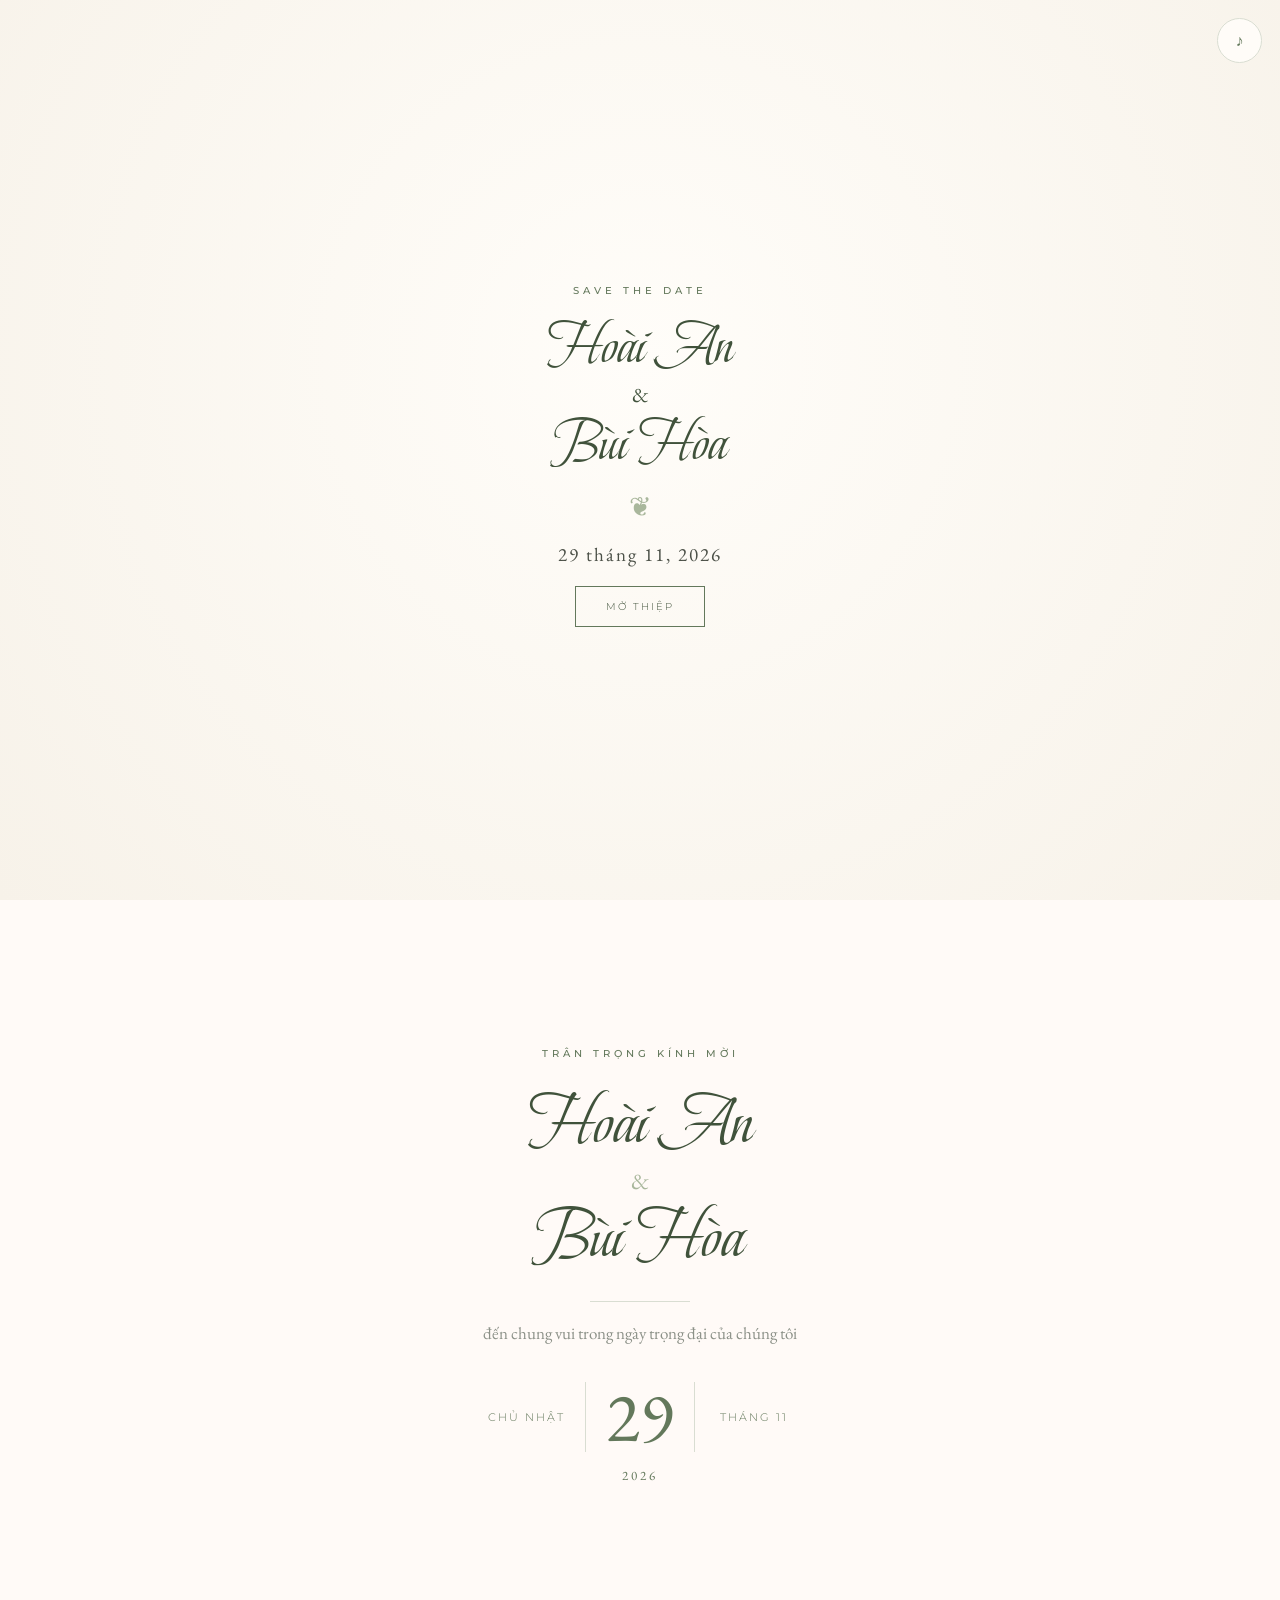
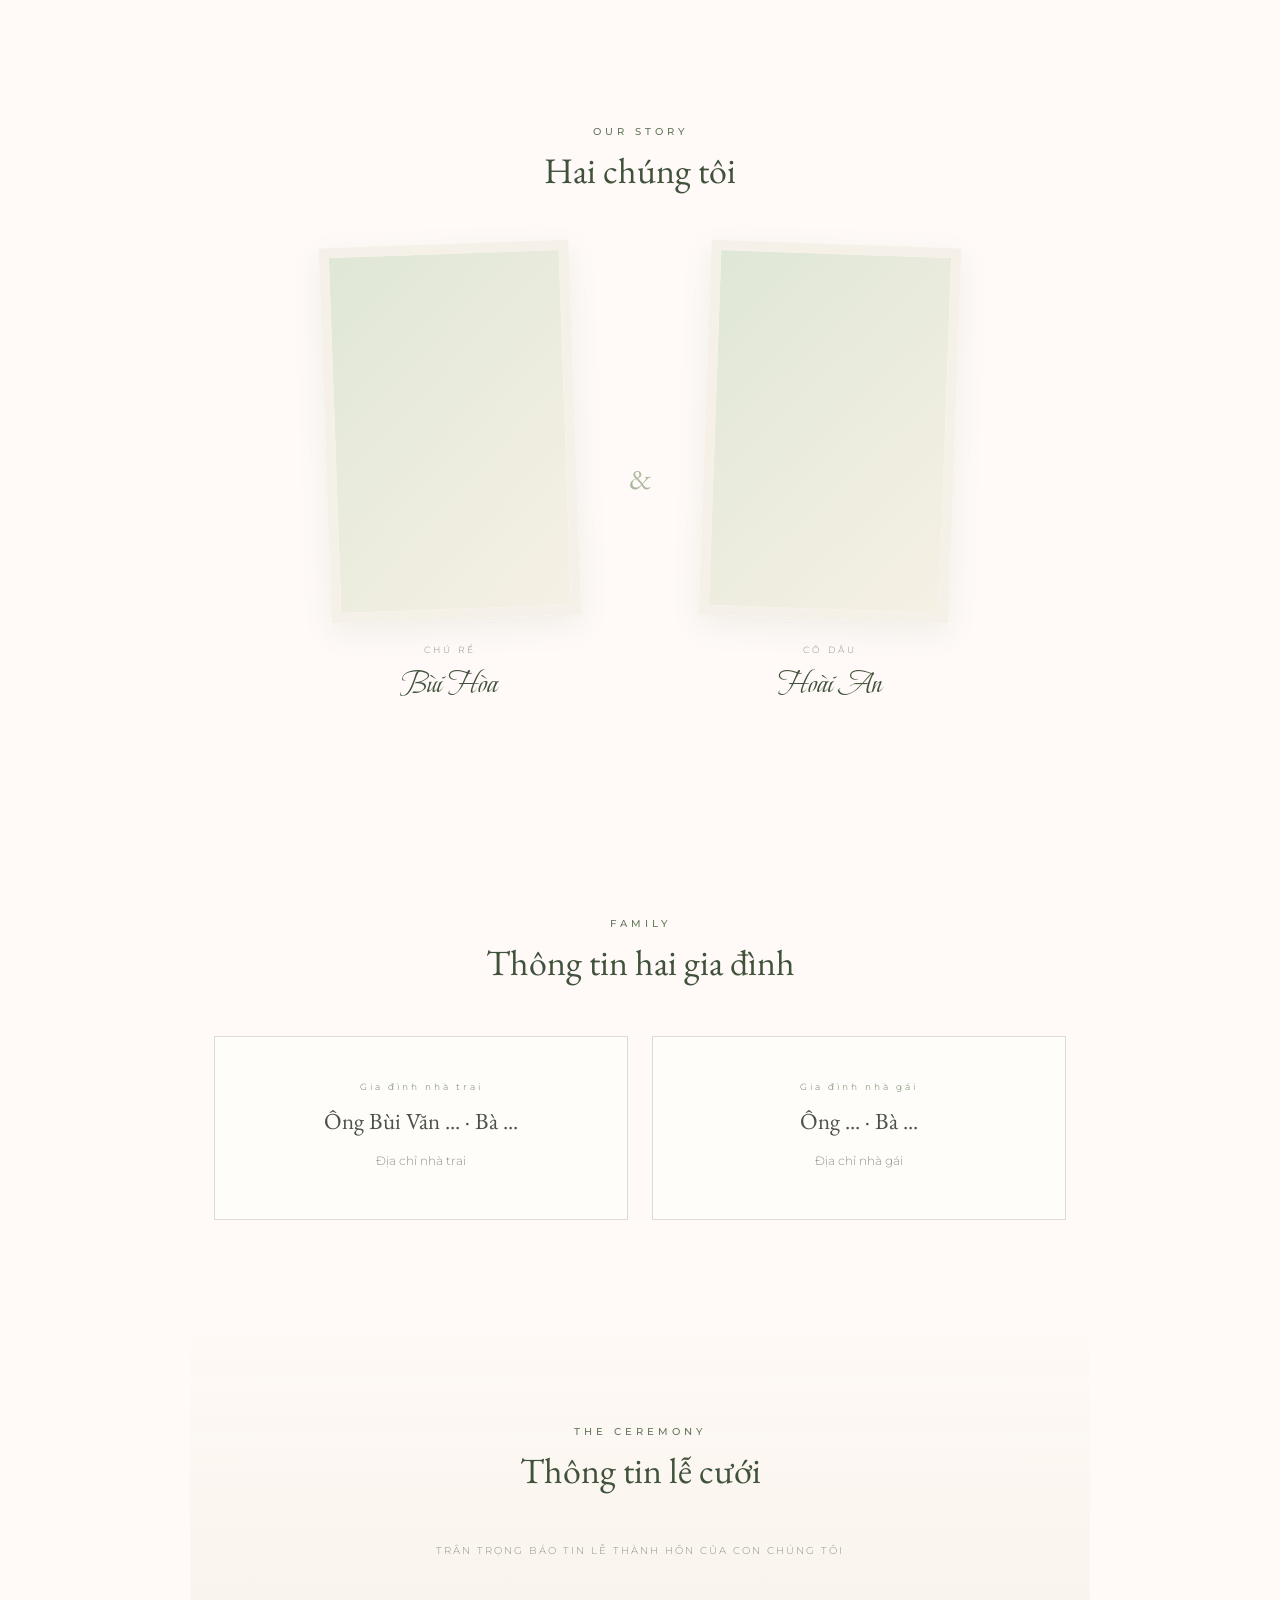
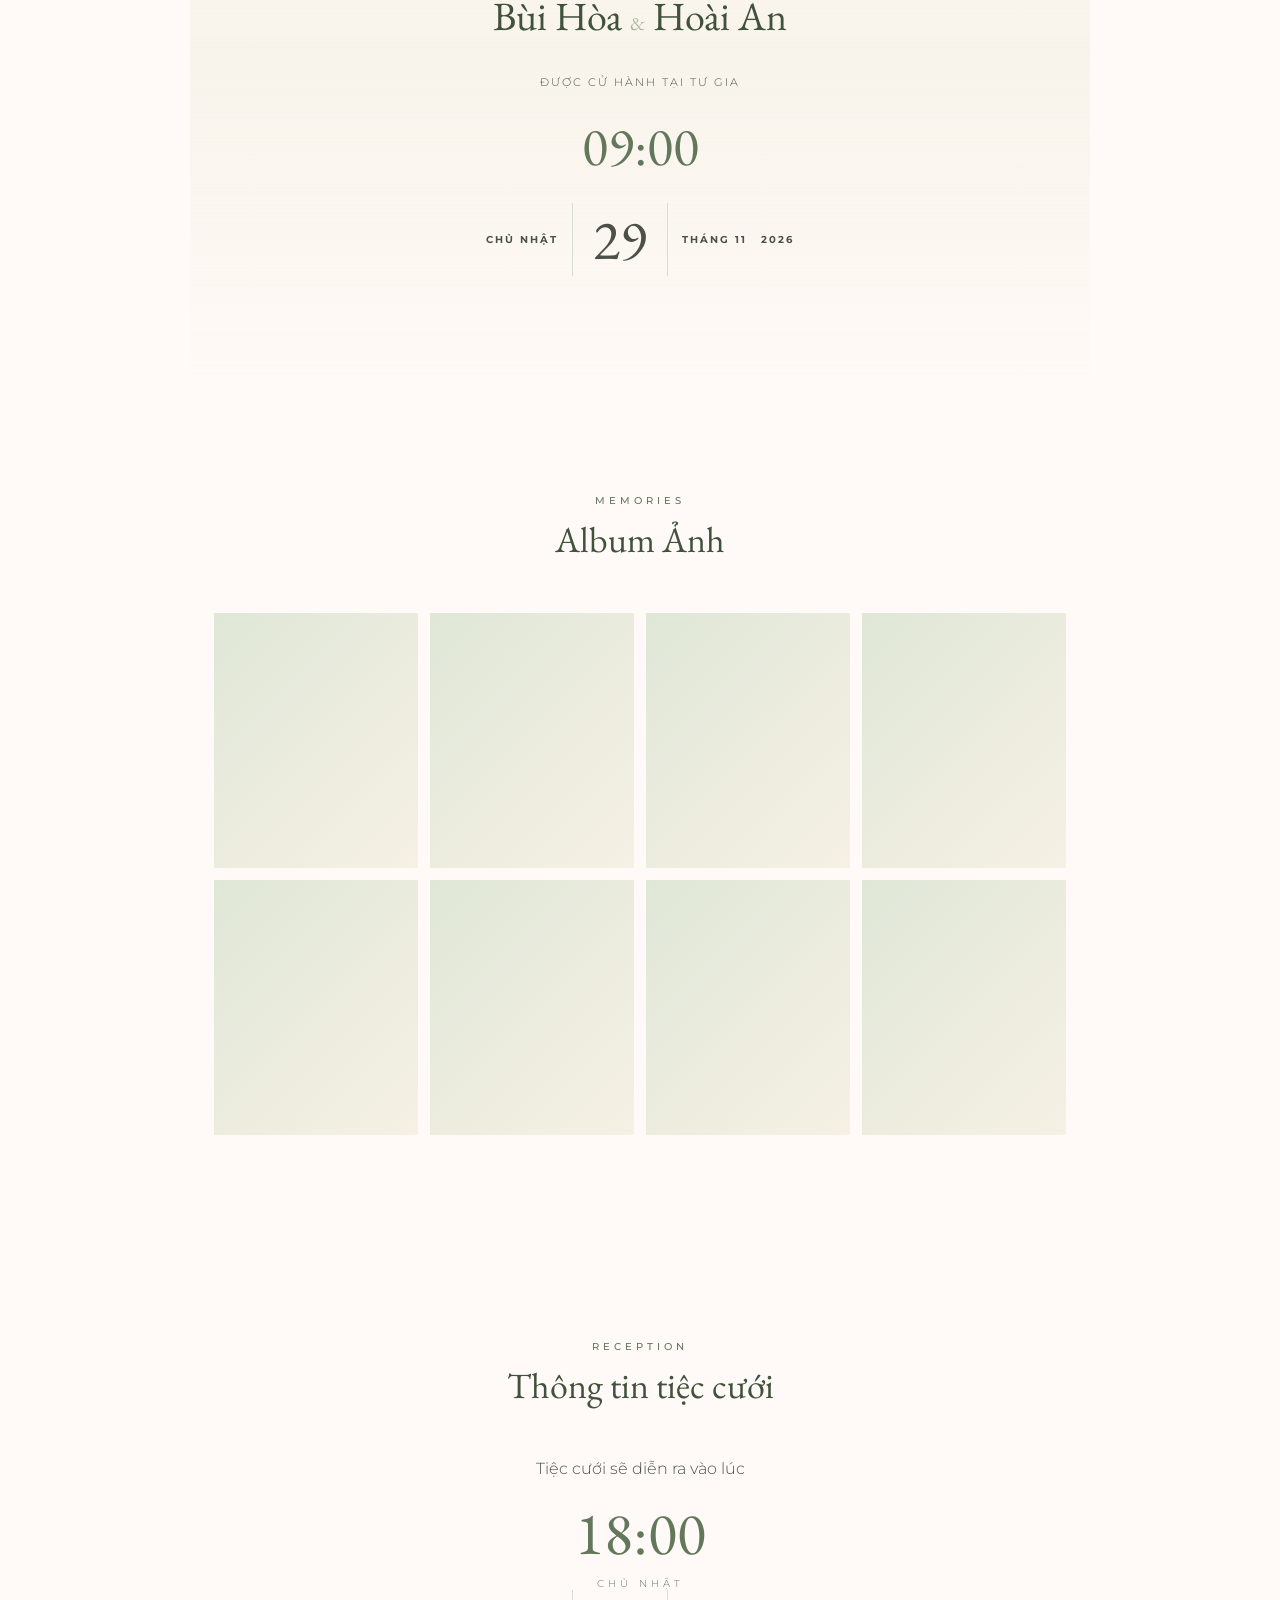
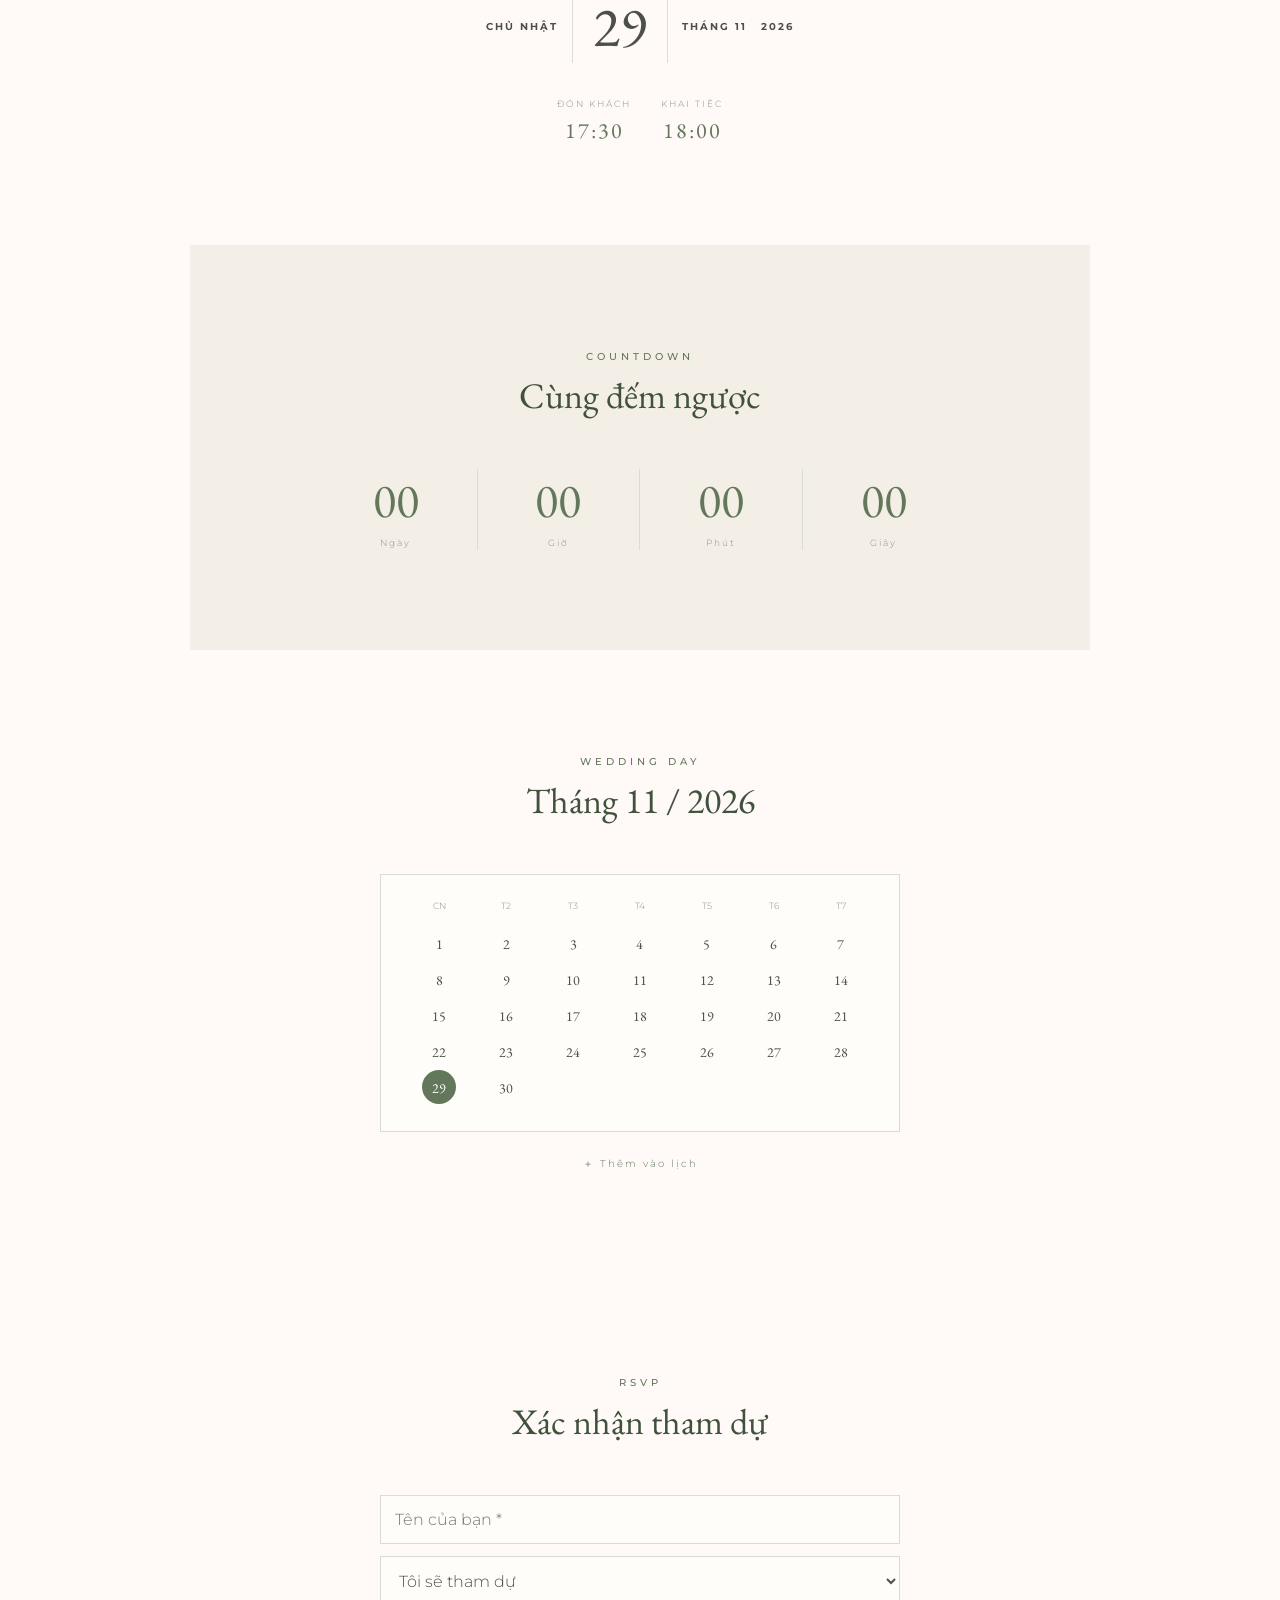
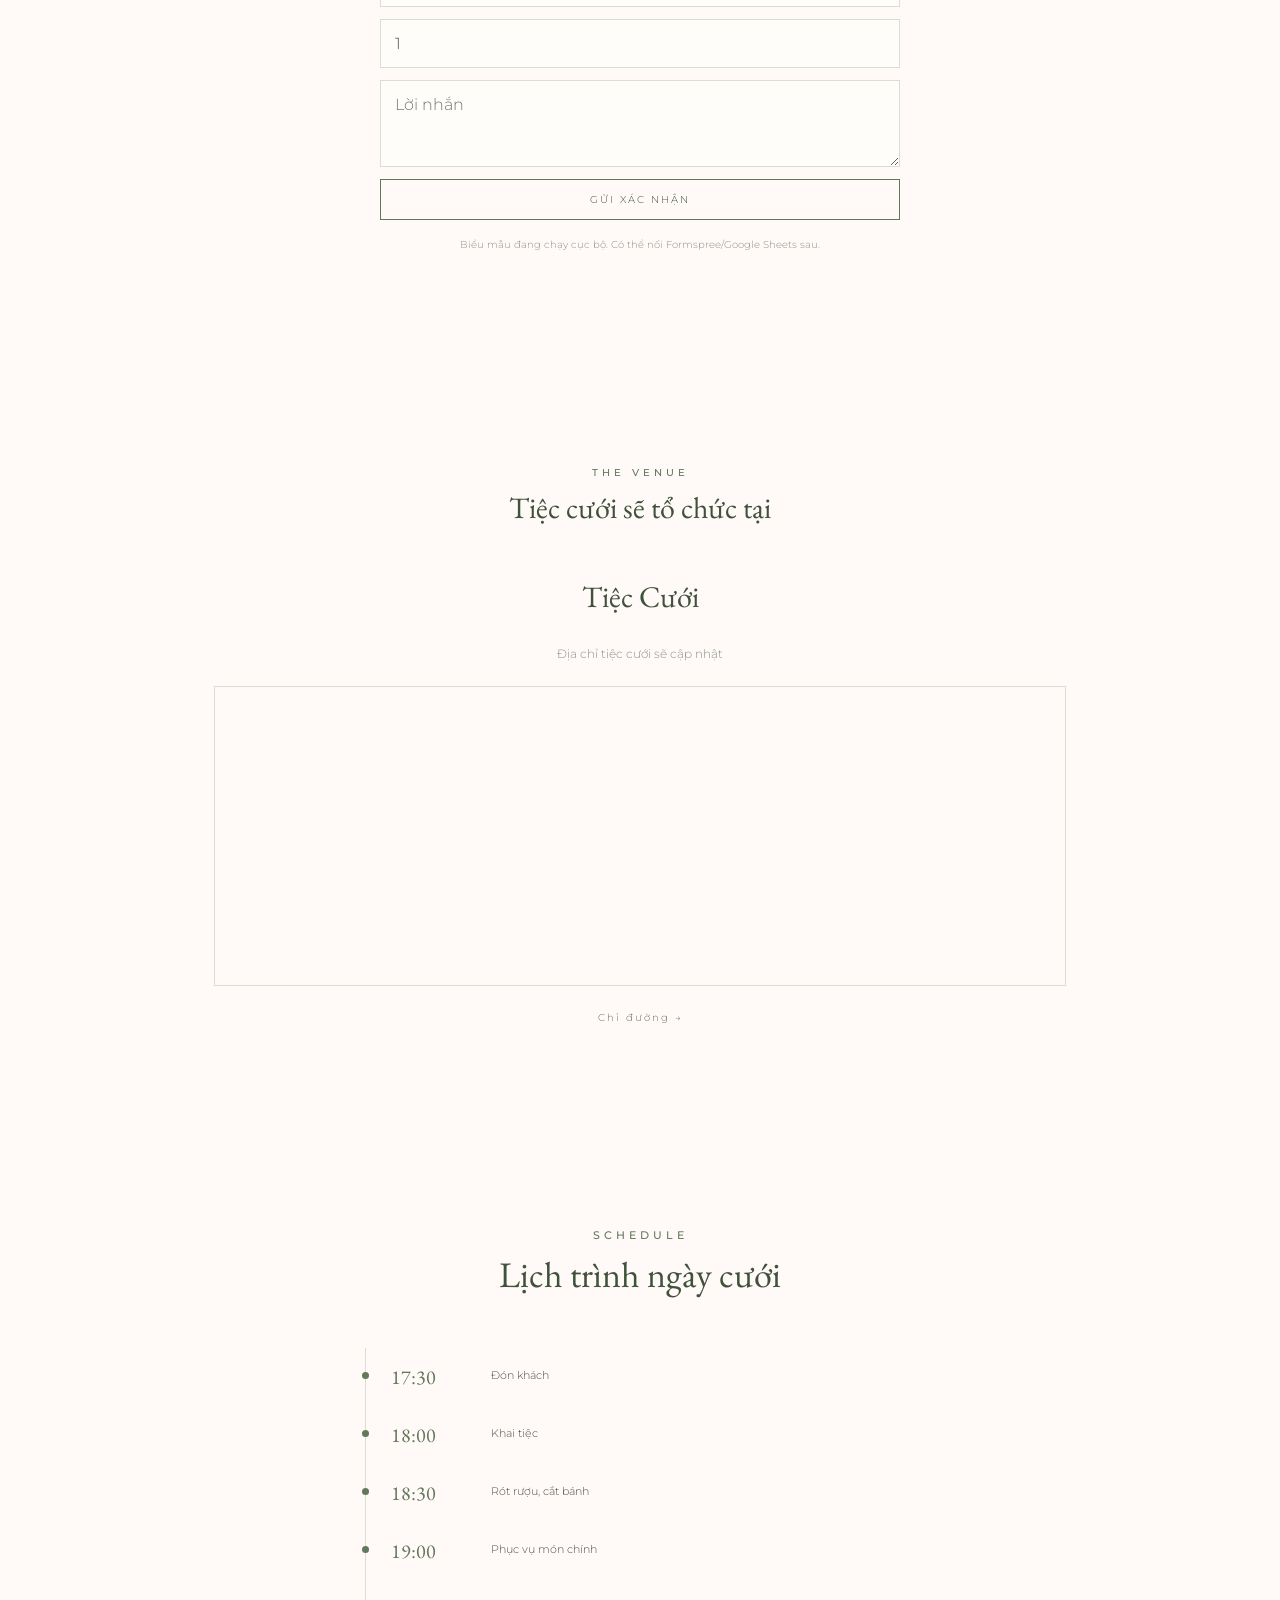
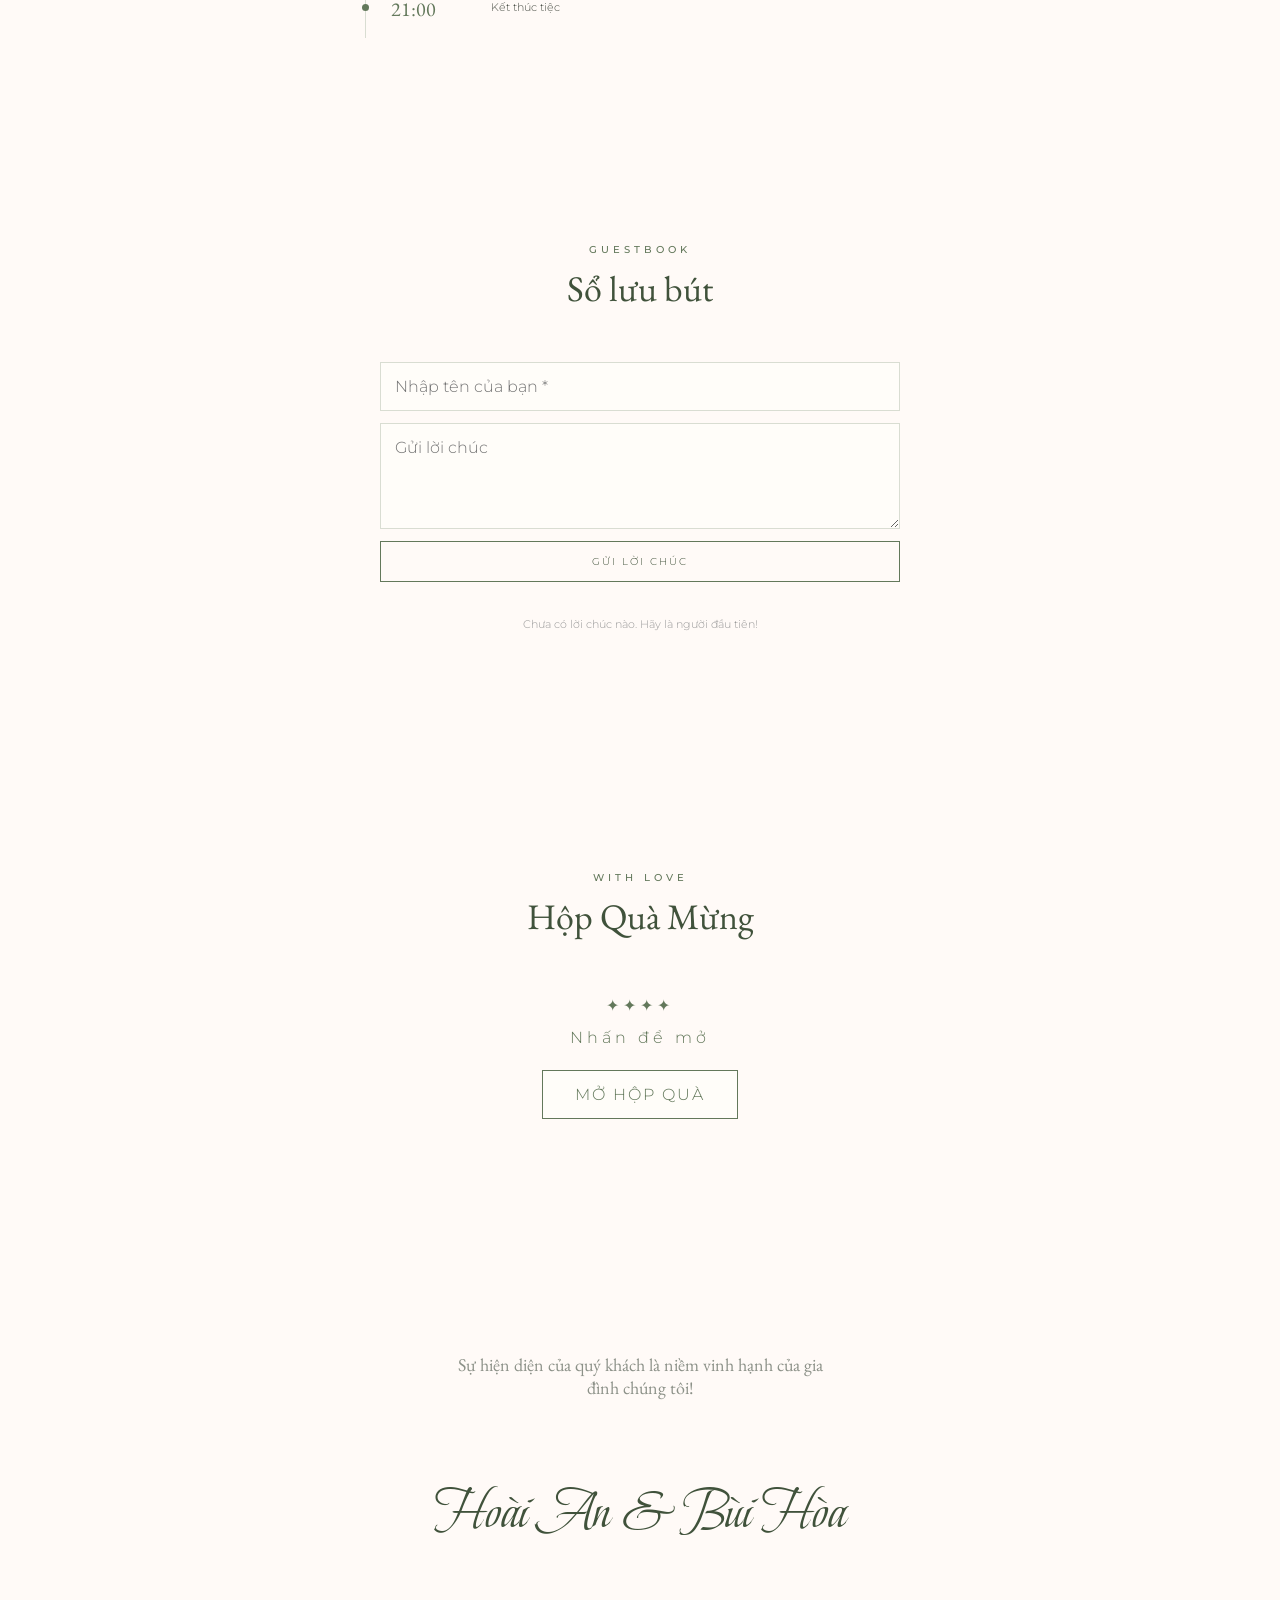
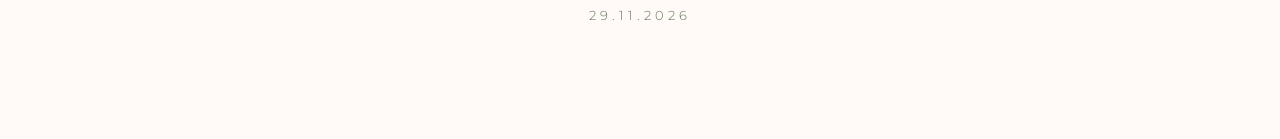
==== index.html @ a24b83c7 "sua lai theo form" ====
<!doctype html>
<html lang="vi">
<head>
  <meta charset="utf-8">
  <meta name="viewport" content="width=device-width,initial-scale=1,viewport-fit=cover">
  <meta name="theme-color" content="#fdfaf5">
  <title>Hoài An & Bùi Hòa — 29.11.2026</title>
  <link rel="preconnect" href="https://fonts.googleapis.com">
  <link rel="preconnect" href="https://fonts.gstatic.com" crossorigin>
  <link href="https://fonts.googleapis.com/css2?family=Beau+Rivage&family=EB+Garamond:wght@400;500;600&family=Montserrat:wght@300;400;500;600&display=swap" rel="stylesheet">
  <link rel="stylesheet" href="style.css">
</head>
<body>
  <div class="page-loader" id="loader"><span>Hoài An &amp; Bùi Hòa</span></div>

  <div class="music-control" id="musicControl" aria-label="Bật tắt nhạc">
    <span class="music-icon">♪</span>
    <span class="music-bars"><i></i><i></i><i></i><i></i></span>
  </div>
  <audio id="weddingMusic" loop preload="metadata"></audio>

  <div class="floral floral-a" data-speed="0.12"></div>
  <div class="floral floral-b" data-speed="-0.08"></div>
  <div class="floral floral-c" data-speed="0.06"></div>

  <section class="cover" id="cover">
    <div class="cover-flower cover-flower-left"></div>
    <div class="cover-flower cover-flower-right"></div>
    <div class="cover-inner">
      <p class="eyebrow">SAVE THE DATE</p>
      <h1><span id="coverBride">Hoài An</span><b>&amp;</b><span id="coverGroom">Bùi Hòa</span></h1>
      <div class="ornament">❦</div>
      <p class="cover-date" id="coverDate">29 tháng 11, 2026</p>
      <button class="open-btn" id="openInvitation">MỞ THIỆP</button>
    </div>
  </section>

  <main id="invitation" class="invitation">
    <section class="hero section reveal">
      <div class="hero-flower hero-flower-top"></div>
      <div class="hero-content">
        <p class="eyebrow">TRÂN TRỌNG KÍNH MỜI</p>
        <h2><span id="heroBride">Hoài An</span><small>&amp;</small><span id="heroGroom">Bùi Hòa</span></h2>
        <div class="thin-line"></div>
        <p>đến chung vui trong ngày trọng đại của chúng tôi</p>
        <div class="date-card">
          <span id="heroDay">CHỦ NHẬT</span>
          <strong id="heroDayNumber">29</strong>
          <span id="heroMonth">THÁNG 11</span>
          <em id="heroYear">2026</em>
        </div>
      </div>
    </section>

    <section class="couple section reveal">
      <div class="section-heading">
        <span>OUR STORY</span>
        <h3>Hai chúng tôi</h3>
      </div>
      <div class="couple-grid">
        <article class="person person-groom">
          <div class="portrait placeholder" id="groomPortrait"></div>
          <span class="role">CHÚ RỂ</span>
          <h3 id="coupleGroom">Bùi Hòa</h3>
        </article>
        <div class="amp">&amp;</div>
        <article class="person person-bride">
          <div class="portrait placeholder" id="bridePortrait"></div>
          <span class="role">CÔ DÂU</span>
          <h3 id="coupleBride">Hoài An</h3>
        </article>
      </div>
    </section>

    <section class="families section reveal">
      <div class="section-heading"><span>FAMILY</span><h3>Thông tin hai gia đình</h3></div>
      <div class="family-grid">
        <div class="family-card">
          <p class="family-title" id="groomFamilyTitle"></p>
          <h4 id="groomParents"></h4>
          <p id="groomAddress"></p>
        </div>
        <div class="family-card">
          <p class="family-title" id="brideFamilyTitle"></p>
          <h4 id="brideParents"></h4>
          <p id="brideAddress"></p>
        </div>
      </div>
    </section>

    <section class="ceremony section reveal">
      <div class="section-heading"><span>THE CEREMONY</span><h3>Thông tin lễ cưới</h3></div>
      <p class="invitation-line">TRÂN TRỌNG BÁO TIN LỄ THÀNH HÔN CỦA CON CHÚNG TÔI</p>
      <h2 class="names-line"><span id="ceremonyGroom"></span> <b>&amp;</b> <span id="ceremonyBride"></span></h2>
      <p class="ceremony-subtitle" id="ceremonySubtitle"></p>
      <div class="ceremony-time" id="ceremonyTime"></div>
      <div class="mini-date"><b id="ceremonyDay"></b><strong id="ceremonyDayNumber"></strong><b id="ceremonyMonth"></b><b id="ceremonyYear"></b></div>
      <p id="ceremonyLunar" class="lunar"></p>
    </section>

    <section class="album section reveal">
      <div class="section-heading"><span>MEMORIES</span><h3>Album Ảnh</h3></div>
      <div class="gallery" id="gallery"></div>
    </section>

    <section class="reception section reveal">
      <div class="section-heading"><span>RECEPTION</span><h3>Thông tin tiệc cưới</h3></div>
      <p>Tiệc cưới sẽ diễn ra vào lúc</p>
      <div class="reception-time"><strong id="receptionTime"></strong><span id="receptionDay"></span></div>
      <div class="mini-date"><b id="receptionDayName"></b><strong id="receptionDayNumber"></strong><b id="receptionMonth"></b><b id="receptionYear"></b></div>
      <div class="reception-meta"><span>ĐÓN KHÁCH <b id="guestTime"></b></span><span>KHAI TIỆC <b id="startTime"></b></span></div>
    </section>

    <section class="countdown section reveal">
      <div class="section-heading"><span>COUNTDOWN</span><h3>Cùng đếm ngược</h3></div>
      <div class="count-grid">
        <div><strong id="days">00</strong><span>Ngày</span></div>
        <div><strong id="hours">00</strong><span>Giờ</span></div>
        <div><strong id="minutes">00</strong><span>Phút</span></div>
        <div><strong id="seconds">00</strong><span>Giây</span></div>
      </div>
    </section>

    <section class="calendar section reveal">
      <div class="section-heading"><span>WEDDING DAY</span><h3 id="calendarTitle">Tháng 11 / 2026</h3></div>
      <div class="calendar-box" id="calendar"></div>
      <a class="calendar-link" id="calendarLink" target="_blank" rel="noopener">＋ Thêm vào lịch</a>
    </section>

    <section class="rsvp section reveal">
      <div class="section-heading"><span>RSVP</span><h3>Xác nhận tham dự</h3></div>
      <form id="rsvpForm" class="form-card">
        <input required name="name" placeholder="Tên của bạn *">
        <select name="attendance"><option value="yes">Tôi sẽ tham dự</option><option value="no">Tôi không thể tham dự</option></select>
        <input name="guests" type="number" min="1" value="1" placeholder="Số người">
        <textarea name="note" rows="3" placeholder="Lời nhắn"></textarea>
        <button type="submit">GỬI XÁC NHẬN</button>
      </form>
      <p class="local-note" id="rsvpNote">Biểu mẫu đang chạy cục bộ. Có thể nối Formspree/Google Sheets sau.</p>
    </section>

    <section class="venue section reveal">
      <div class="section-heading"><span>THE VENUE</span><h3>Tiệc cưới sẽ tổ chức tại</h3></div>
      <h3 id="venueName"></h3>
      <p id="venueAddress"></p>
      <div class="map-wrap"><iframe id="mapFrame" loading="lazy" referrerpolicy="no-referrer-when-downgrade"></iframe></div>
      <a id="mapsLink" class="map-link" target="_blank" rel="noopener">Chỉ đường →</a>
    </section>

    <section class="timeline section reveal">
      <div class="section-heading"><span>SCHEDULE</span><h3>Lịch trình ngày cưới</h3></div>
      <ol>
        <li><time>17:30</time><span>Đón khách</span></li>
        <li><time>18:00</time><span>Khai tiệc</span></li>
        <li><time>18:30</time><span>Rót rượu, cắt bánh</span></li>
        <li><time>19:00</time><span>Phục vụ món chính</span></li>
        <li><time>21:00</time><span>Kết thúc tiệc</span></li>
      </ol>
    </section>

    <section class="guestbook section reveal">
      <div class="section-heading"><span>GUESTBOOK</span><h3>Sổ lưu bút</h3></div>
      <form id="wishForm" class="form-card">
        <input required name="name" placeholder="Nhập tên của bạn *">
        <textarea required name="message" rows="4" placeholder="Gửi lời chúc"></textarea>
        <button type="submit">GỬI LỜI CHÚC</button>
      </form>
      <div id="wishes" class="wishes"></div>
    </section>

    <section class="gift section reveal">
      <div class="section-heading"><span>WITH LOVE</span><h3>Hộp Quà Mừng</h3></div>
      <p class="gift-hint">✦✦✦✦<br>Nhấn để mở</p>
      <button class="gift-open" id="giftOpen">MỞ HỘP QUÀ</button>
    </section>

    <footer class="footer section">
      <div class="footer-flower"></div>
      <p>Sự hiện diện của quý khách là niềm vinh hạnh của gia đình chúng tôi!</p>
      <h2><span id="footerBride"></span> &amp; <span id="footerGroom"></span></h2>
      <small>29.11.2026</small>
    </footer>
  </main>

  <div class="lightbox" id="lightbox">
    <button class="lightbox-close" id="lightboxClose">×</button>
    <button class="lightbox-prev" id="lightboxPrev">‹</button>
    <img id="lightboxImage" alt="Ảnh cưới">
    <button class="lightbox-next" id="lightboxNext">›</button>
    <div class="lightbox-counter" id="lightboxCounter"></div>
  </div>

  <div class="gift-modal" id="giftModal">
    <button class="modal-close" id="giftClose">×</button>
    <h3>Hộp Quà Mừng</h3>
    <div class="gift-grid">
      <div class="bank-card"><h4>Chú Rể — <span id="giftGroom"></span></h4><img id="qrGroom" alt="QR chú rể"><p id="bankGroom"></p></div>
      <div class="bank-card"><h4>Cô Dâu — <span id="giftBride"></span></h4><img id="qrBride" alt="QR cô dâu"><p id="bankBride"></p></div>
    </div>
  </div>

  <script src="config.js"></script>
  <script src="app.js"></script>
</body>
</html>
---- style.css ----
:root{
  --cream:#fffaf7;--paper:#fdf9f3;--green:#63785b;--green-dark:#40523b;
  --sage:#a9b79c;--ink:#4c5148;--muted:#8c9188;--line:#d9ddd2;
  --script:"Beau Rivage",cursive;--serif:"EB Garamond",Georgia,serif;
  --sans:"Montserrat",Arial,sans-serif
}
*{box-sizing:border-box}html{scroll-behavior:smooth}body{margin:0;background:var(--cream);color:var(--ink);font-family:var(--sans);font-weight:300;overflow-x:hidden}
button,input,textarea,select{font:inherit}.page-loader{position:fixed;inset:0;background:var(--cream);z-index:9999;display:grid;place-items:center;color:var(--green);font:36px var(--script);transition:.7s}.page-loader.hide{opacity:0;visibility:hidden}
.cover{min-height:100svh;display:grid;place-items:center;position:relative;overflow:hidden;background:radial-gradient(circle at 50% 40%,#fffdf9,#f7f2e9)}
.cover-inner{text-align:center;position:relative;z-index:3;padding:40px 20px}.eyebrow,.section-heading span{font-size:10px;letter-spacing:4px;color:var(--green);font-weight:500}
.cover h1{margin:20px 0 12px;font:58px/1 var(--script);color:var(--green-dark);display:flex;flex-direction:column;gap:5px}.cover h1 b{font:22px var(--serif);font-weight:400}.ornament{font-size:27px;color:var(--sage);margin:18px}.cover-date{font:19px var(--serif);letter-spacing:2px}.open-btn,.form-card button{border:1px solid var(--green);background:transparent;color:var(--green-dark);padding:13px 30px;letter-spacing:2px;font-size:10px;cursor:pointer;transition:.3s}.open-btn:hover,.form-card button:hover{background:var(--green);color:white}
.cover-flower,.hero-flower,.footer-flower,.floral{position:absolute;background:url("https://chungdoi.com/images/themes/boho-floral-green/flower.webp") center/contain no-repeat;pointer-events:none;will-change:transform}
.cover-flower{width:360px;height:360px;opacity:.48}.cover-flower-left{left:-135px;top:-70px;transform:rotate(-25deg)}.cover-flower-right{right:-140px;bottom:-100px;transform:rotate(155deg) scale(.85)}
.invitation{position:relative;overflow:hidden}.section{width:min(900px,100%);margin:auto;padding:100px 24px;position:relative}.hero{min-height:720px;display:grid;place-items:center;text-align:center}.hero-content{position:relative;z-index:2}.hero h2{font:70px/1.1 var(--script);color:var(--green-dark);margin:25px 0}.hero h2 small{display:block;font:24px var(--serif);color:var(--sage);margin:3px}.thin-line{width:100px;height:1px;background:var(--line);margin:20px auto}.hero-content>p:last-of-type{font:17px var(--serif);color:var(--muted)}
.date-card{display:grid;grid-template-columns:1fr auto 1fr;align-items:center;gap:15px;margin:38px auto 0;max-width:380px;color:var(--green)}.date-card span{font-size:11px;letter-spacing:2px}.date-card strong{font:70px/1 var(--serif);font-weight:400;border-left:1px solid var(--line);border-right:1px solid var(--line);padding:0 20px}.date-card em{grid-column:1/-1;font:13px var(--serif);font-style:normal;letter-spacing:3px}
.floral-a{width:330px;height:330px;right:-150px;top:650px;opacity:.3}.floral-b{width:280px;height:280px;left:-145px;top:1450px;opacity:.3;transform:rotate(90deg)}.floral-c{width:330px;height:330px;right:-155px;top:2900px;opacity:.28;transform:rotate(180deg)}
.section-heading{text-align:center;margin-bottom:50px}.section-heading h3{font:36px var(--serif);font-weight:400;color:var(--green-dark);margin:8px 0}.couple-grid{display:grid;grid-template-columns:1fr 80px 1fr;align-items:center;max-width:680px;margin:auto}.person{text-align:center}.portrait{width:min(250px,100%);aspect-ratio:2/3;margin:auto;background:linear-gradient(135deg,#dfe7d7,#f6f0e5);border:10px solid #f6f1e8;box-shadow:0 10px 30px #63785b18}.person-bride .portrait{transform:rotate(2deg)}.person-groom .portrait{transform:rotate(-2deg)}.role{display:block;color:var(--muted);font-size:9px;letter-spacing:3px;margin-top:25px}.person h3{font:32px var(--script);color:var(--green-dark);margin:7px}.amp{font:30px var(--serif);color:var(--sage);text-align:center}
.family-grid{display:grid;grid-template-columns:1fr 1fr;gap:24px}.family-card{text-align:center;border:1px solid var(--line);padding:35px 22px;background:#fffdf9}.family-title{font-size:9px;letter-spacing:3px;color:var(--green)}.family-card h4{font:23px var(--serif);font-weight:400;margin:14px 0}.family-card p:last-child{font-size:12px;line-height:1.8;color:var(--muted)}
.ceremony{text-align:center;background:linear-gradient(180deg,transparent,#f8f3ea 50%,transparent)}.invitation-line{font-size:10px;letter-spacing:2px;color:var(--muted)}.names-line{font:40px var(--serif);font-weight:400;color:var(--green-dark)}.names-line b{font:20px var(--serif);color:var(--sage)}.ceremony-subtitle{font-size:11px;letter-spacing:2px}.ceremony-time{font:54px var(--serif);color:var(--green);margin:22px}.mini-date{display:flex;justify-content:center;align-items:center;gap:14px}.mini-date strong{font:56px var(--serif);font-weight:400;border-left:1px solid var(--line);border-right:1px solid var(--line);padding:0 20px}.mini-date b{font-size:10px;letter-spacing:2px}.lunar{font:13px var(--serif);color:var(--muted)}
.gallery{display:grid;grid-template-columns:repeat(4,1fr);gap:12px}.gallery-item{aspect-ratio:1/1.25;overflow:hidden;cursor:pointer;background:#eee}.gallery-item img{width:100%;height:100%;object-fit:cover;transition:transform .6s}.gallery-item:hover img{transform:scale(1.06)}
.reception{text-align:center}.reception-time{display:flex;flex-direction:column;gap:5px;color:var(--green)}.reception-time strong{font:60px var(--serif);font-weight:400}.reception-time span{font-size:10px;letter-spacing:4px}.reception-meta{display:flex;justify-content:center;gap:30px;margin-top:35px;font-size:9px;letter-spacing:2px;color:var(--muted)}.reception-meta b{display:block;font:22px var(--serif);color:var(--green);margin-top:7px}
.countdown{background:#f4efe6;text-align:center}.count-grid{display:grid;grid-template-columns:repeat(4,1fr);max-width:650px;margin:auto}.count-grid div{border-right:1px solid var(--line)}.count-grid div:last-child{border:0}.count-grid strong{display:block;font:48px var(--serif);color:var(--green)}.count-grid span{font-size:9px;letter-spacing:2px;color:var(--muted)}
.calendar-box{max-width:520px;margin:auto;border:1px solid var(--line);padding:25px;background:#fffdf9}.cal-head,.cal-grid{display:grid;grid-template-columns:repeat(7,1fr);text-align:center}.cal-head{font-size:9px;color:var(--muted);padding-bottom:15px}.cal-grid span{padding:9px 0;font:14px var(--serif)}.cal-grid .empty{visibility:hidden}.cal-grid .selected{background:var(--green);color:#fff;border-radius:50%;width:34px;height:34px;justify-self:center;padding-top:9px}.calendar-link,.map-link{display:block;text-align:center;margin:25px auto 0;color:var(--green);text-decoration:none;font-size:10px;letter-spacing:2px}
.form-card{max-width:520px;margin:auto;display:grid;gap:12px}.form-card input,.form-card textarea,.form-card select{width:100%;border:1px solid var(--line);background:#fffdf9;padding:14px;outline:none;color:var(--ink)}.form-card textarea{resize:vertical}.local-note{text-align:center;color:var(--muted);font-size:10px;margin-top:18px}
.venue{text-align:center}.venue h3{font:30px var(--serif);font-weight:400;color:var(--green-dark)}.venue p{color:var(--muted);font-size:12px}.map-wrap{height:300px;margin-top:25px;overflow:hidden;border:1px solid var(--line)}.map-wrap iframe{width:100%;height:100%;border:0}
.timeline ol{max-width:550px;margin:auto;padding:0;list-style:none;border-left:1px solid var(--line)}.timeline li{display:grid;grid-template-columns:100px 1fr;padding:16px 0 16px 25px;position:relative}.timeline li:before{content:"";position:absolute;width:7px;height:7px;background:var(--green);border-radius:50%;left:-4px;top:24px}.timeline time{color:var(--green);font:20px var(--serif)}.timeline span{font-size:11px;padding-top:4px}
.wishes{max-width:520px;margin:35px auto}.wish{background:#fffdf9;border:1px solid var(--line);padding:18px;margin-bottom:10px}.wish strong{font:20px var(--serif);font-weight:400;color:var(--green)}.wish p{font-size:12px;line-height:1.7;margin-bottom:0}
.gift{text-align:center}.gift-hint{line-height:2;color:var(--green);letter-spacing:4px}.gift-open{border:1px solid var(--green);background:#fffdf9;color:var(--green);padding:14px 32px;letter-spacing:2px;cursor:pointer}
.footer{text-align:center;min-height:520px;display:grid;place-items:center;align-content:center;gap:12px}.footer p{max-width:400px;font:18px var(--serif);color:var(--muted)}.footer h2{font:55px var(--script);color:var(--green-dark);font-weight:400}.footer small{letter-spacing:4px;color:var(--green)}
.music-control{position:fixed;right:18px;top:18px;width:45px;height:45px;border:1px solid var(--line);border-radius:50%;background:#fffdf9e8;z-index:1000;display:flex;align-items:center;justify-content:center;cursor:pointer;color:var(--green)}.music-bars{display:none;gap:2px;align-items:flex-end;height:15px}.music-bars i{display:block;width:2px;background:var(--green);height:7px;animation:music 1s infinite}.music-bars i:nth-child(2){height:12px;animation-delay:.1s}.music-bars i:nth-child(3){height:9px;animation-delay:.2s}.music-bars i:nth-child(4){height:14px;animation-delay:.3s}.music-control.playing .music-icon{display:none}.music-control.playing .music-bars{display:flex}@keyframes music{50%{transform:scaleY(.45)}}
.lightbox,.gift-modal{position:fixed;inset:0;background:#1d241deF;z-index:2000;display:none;align-items:center;justify-content:center;padding:30px}.lightbox.open,.gift-modal.open{display:flex}.lightbox img{max-width:min(900px,90vw);max-height:82vh;object-fit:contain}.lightbox button,.modal-close{position:absolute;background:none;border:0;color:white;font-size:42px;cursor:pointer}.lightbox-close{right:20px;top:10px}.lightbox-prev{left:20px}.lightbox-next{right:20px}.lightbox-counter{position:absolute;bottom:20px;color:white;font-size:11px;letter-spacing:2px}
.gift-modal{background:#1d241ddf}.gift-modal h3{position:absolute;top:55px;color:white;font:34px var(--serif);font-weight:400}.gift-grid{display:grid;grid-template-columns:1fr 1fr;gap:25px;width:min(800px,90vw)}.bank-card{text-align:center;background:#fffdf9;padding:25px}.bank-card h4{font:20px var(--serif);font-weight:400;color:var(--green)}.bank-card img{width:180px;height:180px;object-fit:contain;background:white}.bank-card p{font-size:11px;line-height:1.8}.modal-close{right:20px;top:10px}
.reveal{opacity:0;transform:translateY(35px);transition:opacity .8s ease,transform .8s ease}.reveal.visible{opacity:1;transform:none}
@media(max-width:650px){.section{padding:75px 18px}.cover h1{font-size:50px}.hero{min-height:620px}.hero h2{font-size:58px}.couple-grid{grid-template-columns:1fr 45px 1fr}.gallery{grid-template-columns:repeat(2,1fr)}.family-grid{grid-template-columns:1fr}.count-grid strong{font-size:38px}.count-grid span{font-size:7px}.reception-meta{gap:15px}.gift-grid{grid-template-columns:1fr;max-height:75vh;overflow:auto}.gift-modal h3{top:15px;font-size:25px}.bank-card img{width:130px;height:130px}.footer h2{font-size:45px}.date-card strong{font-size:58px}}
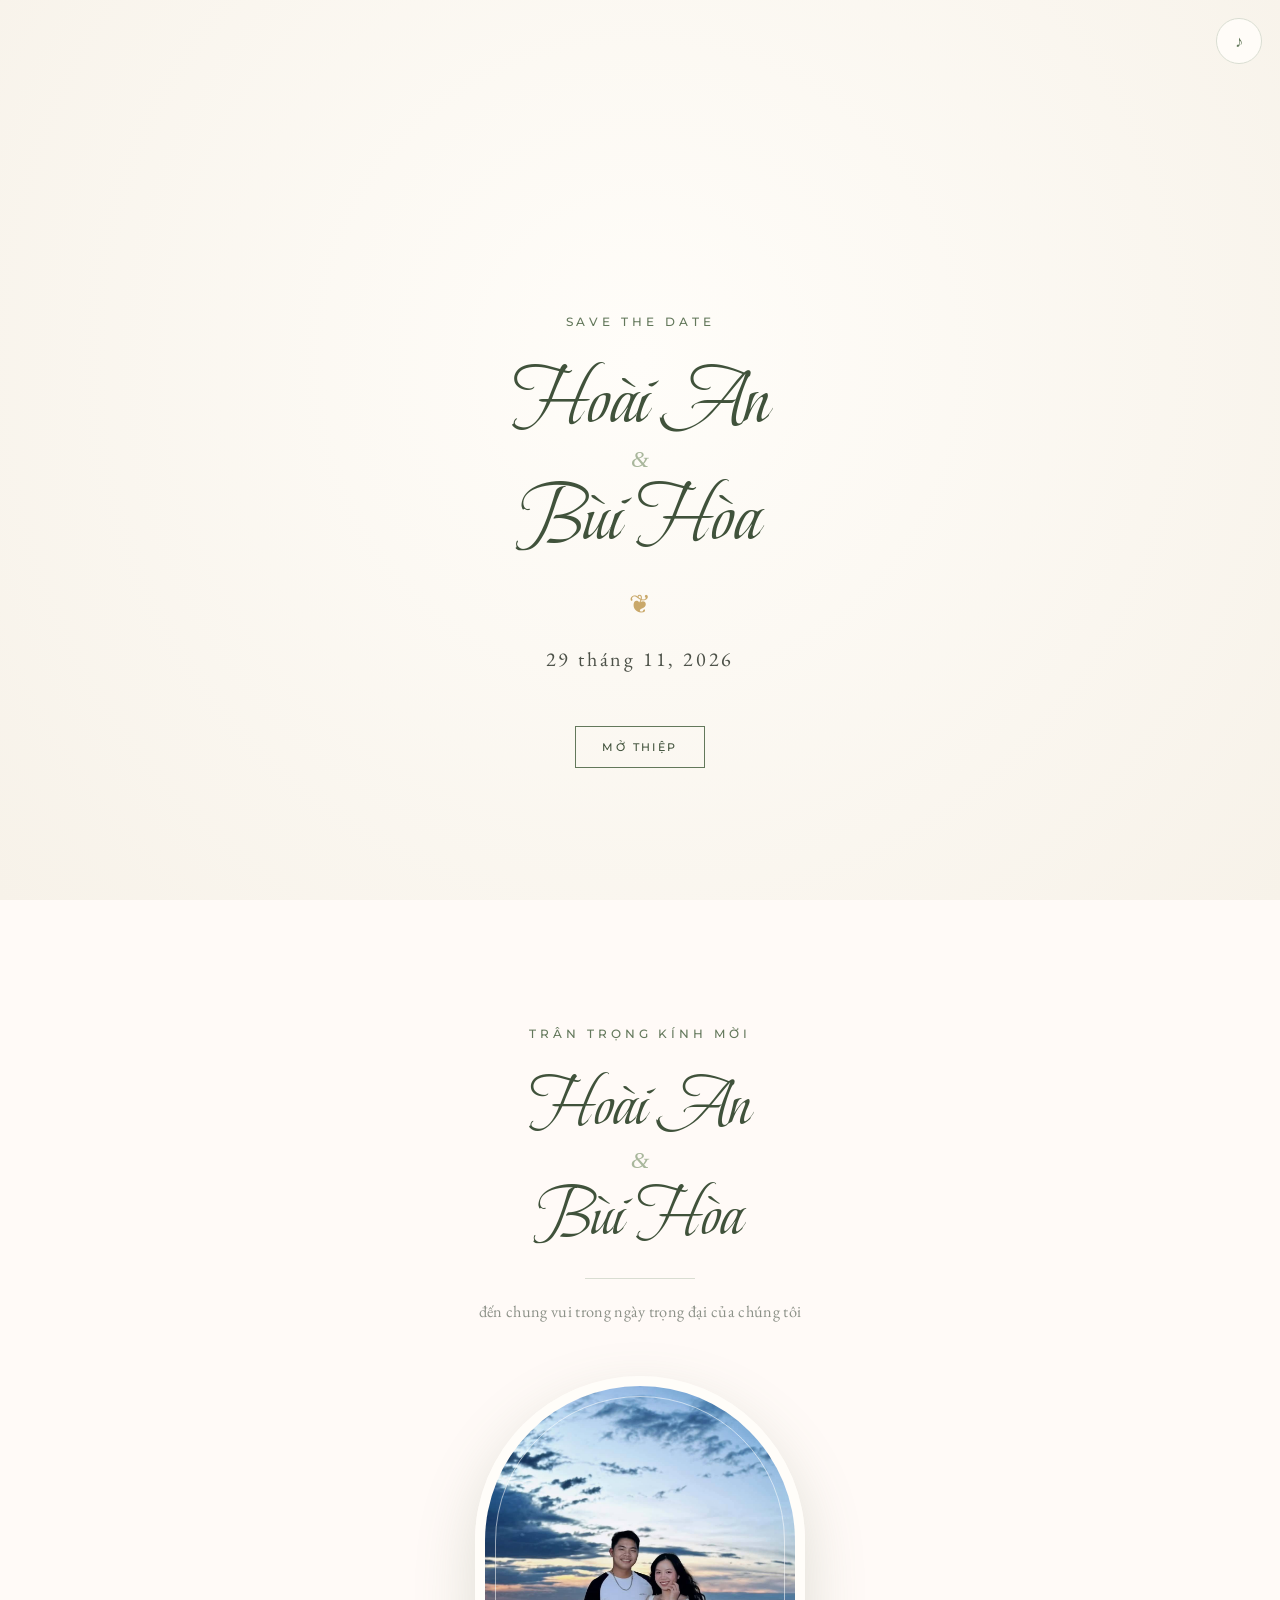
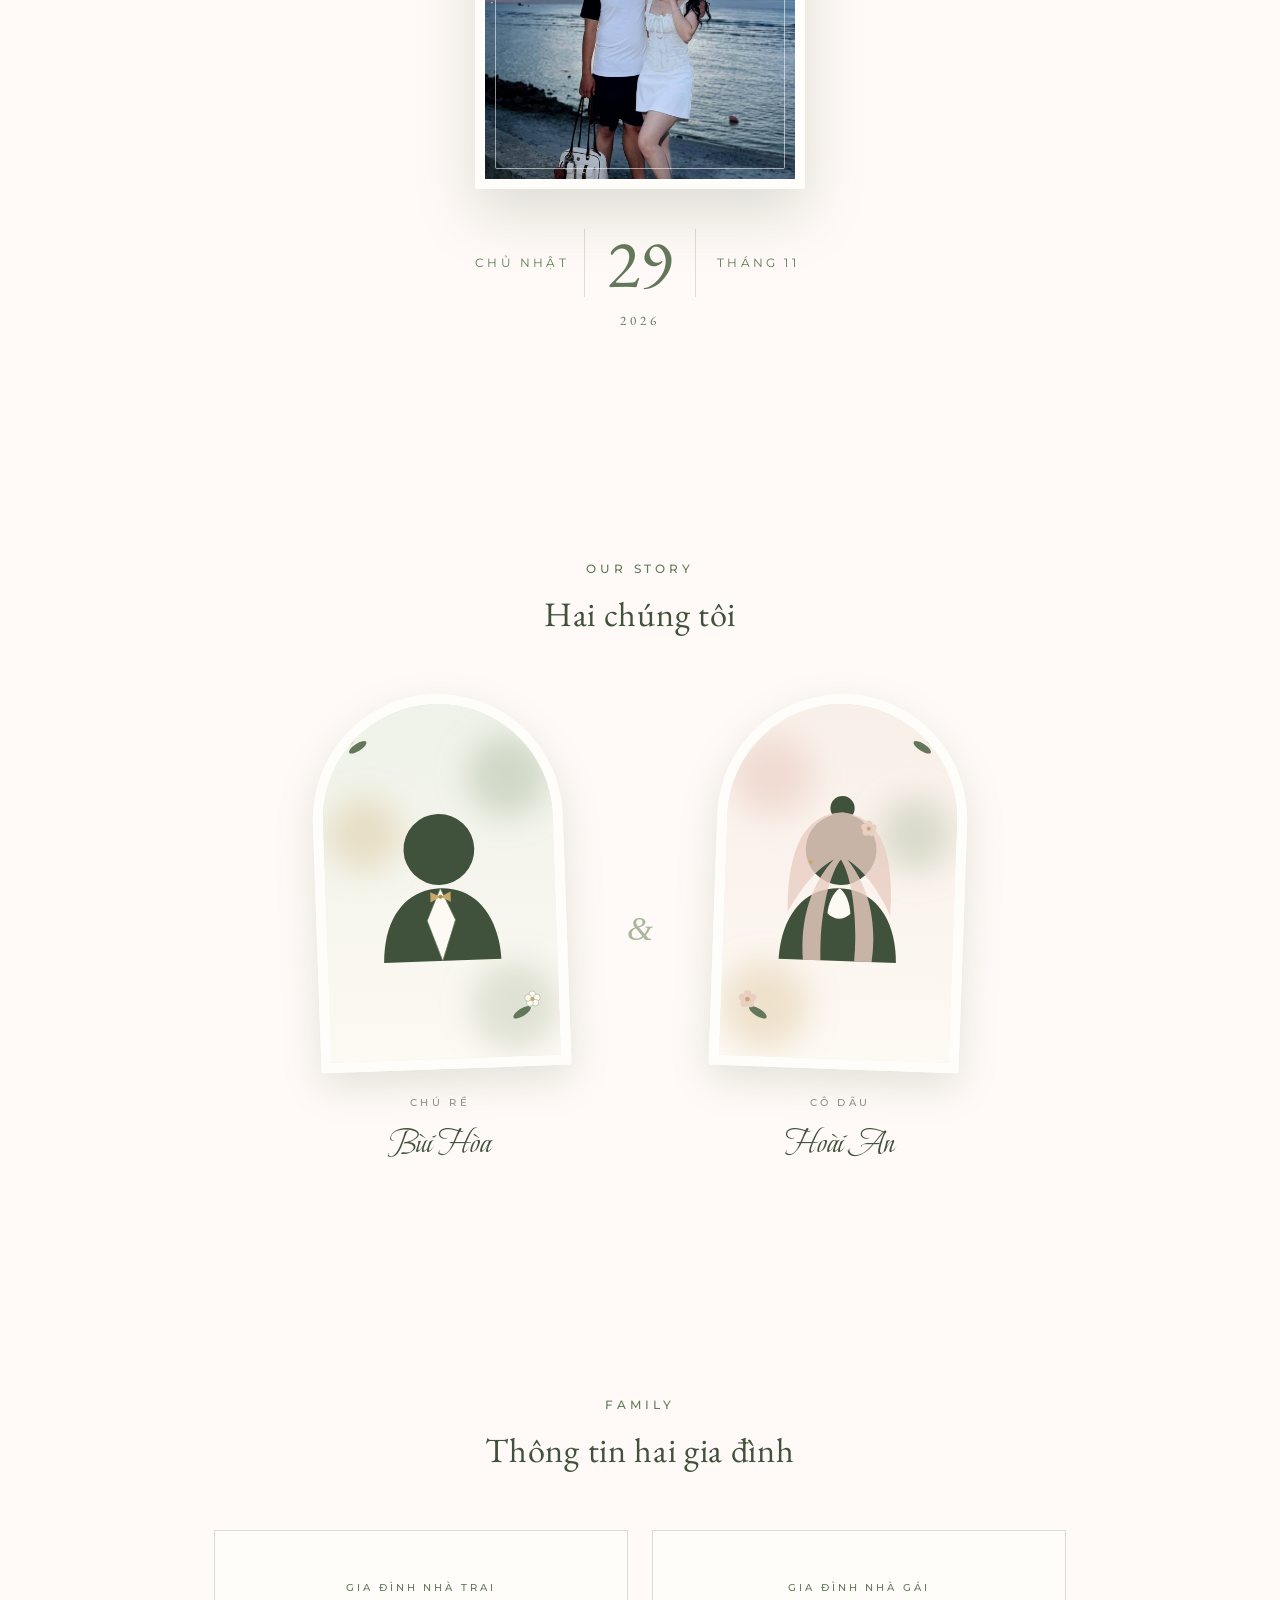
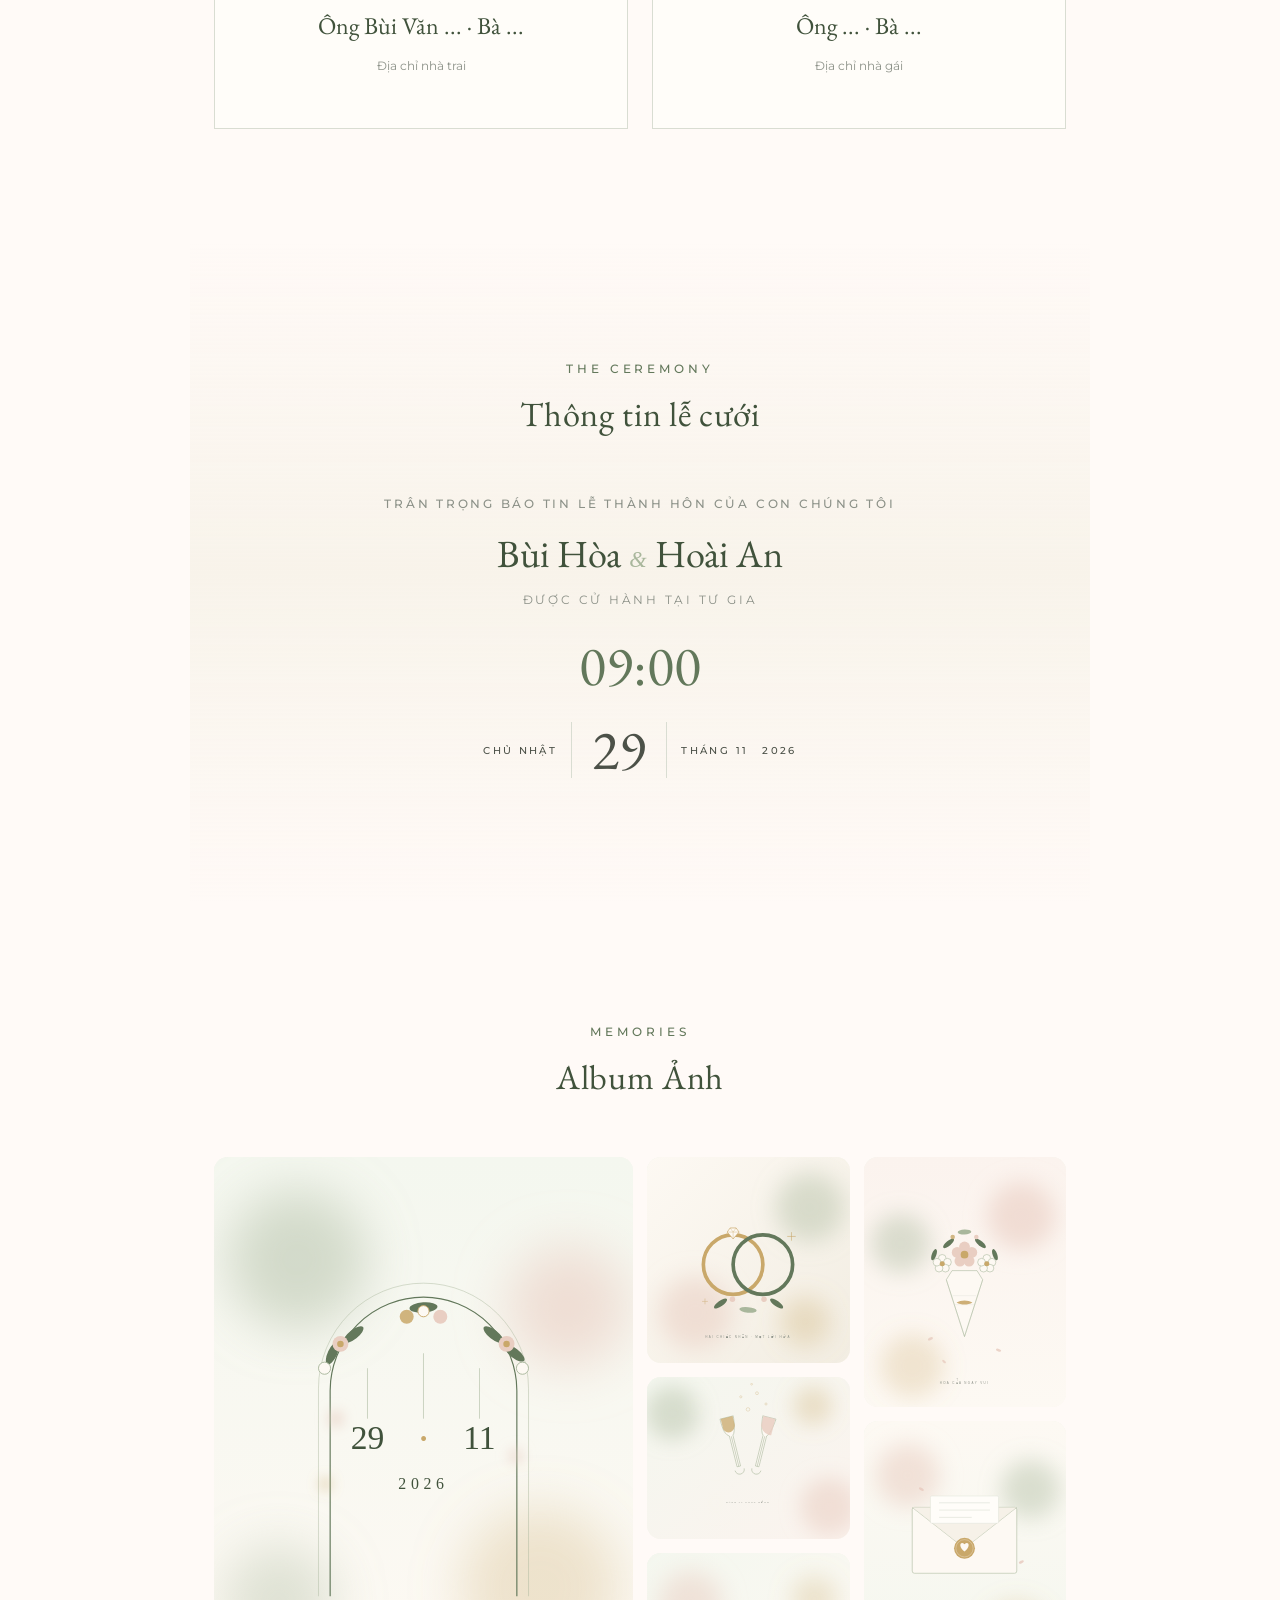
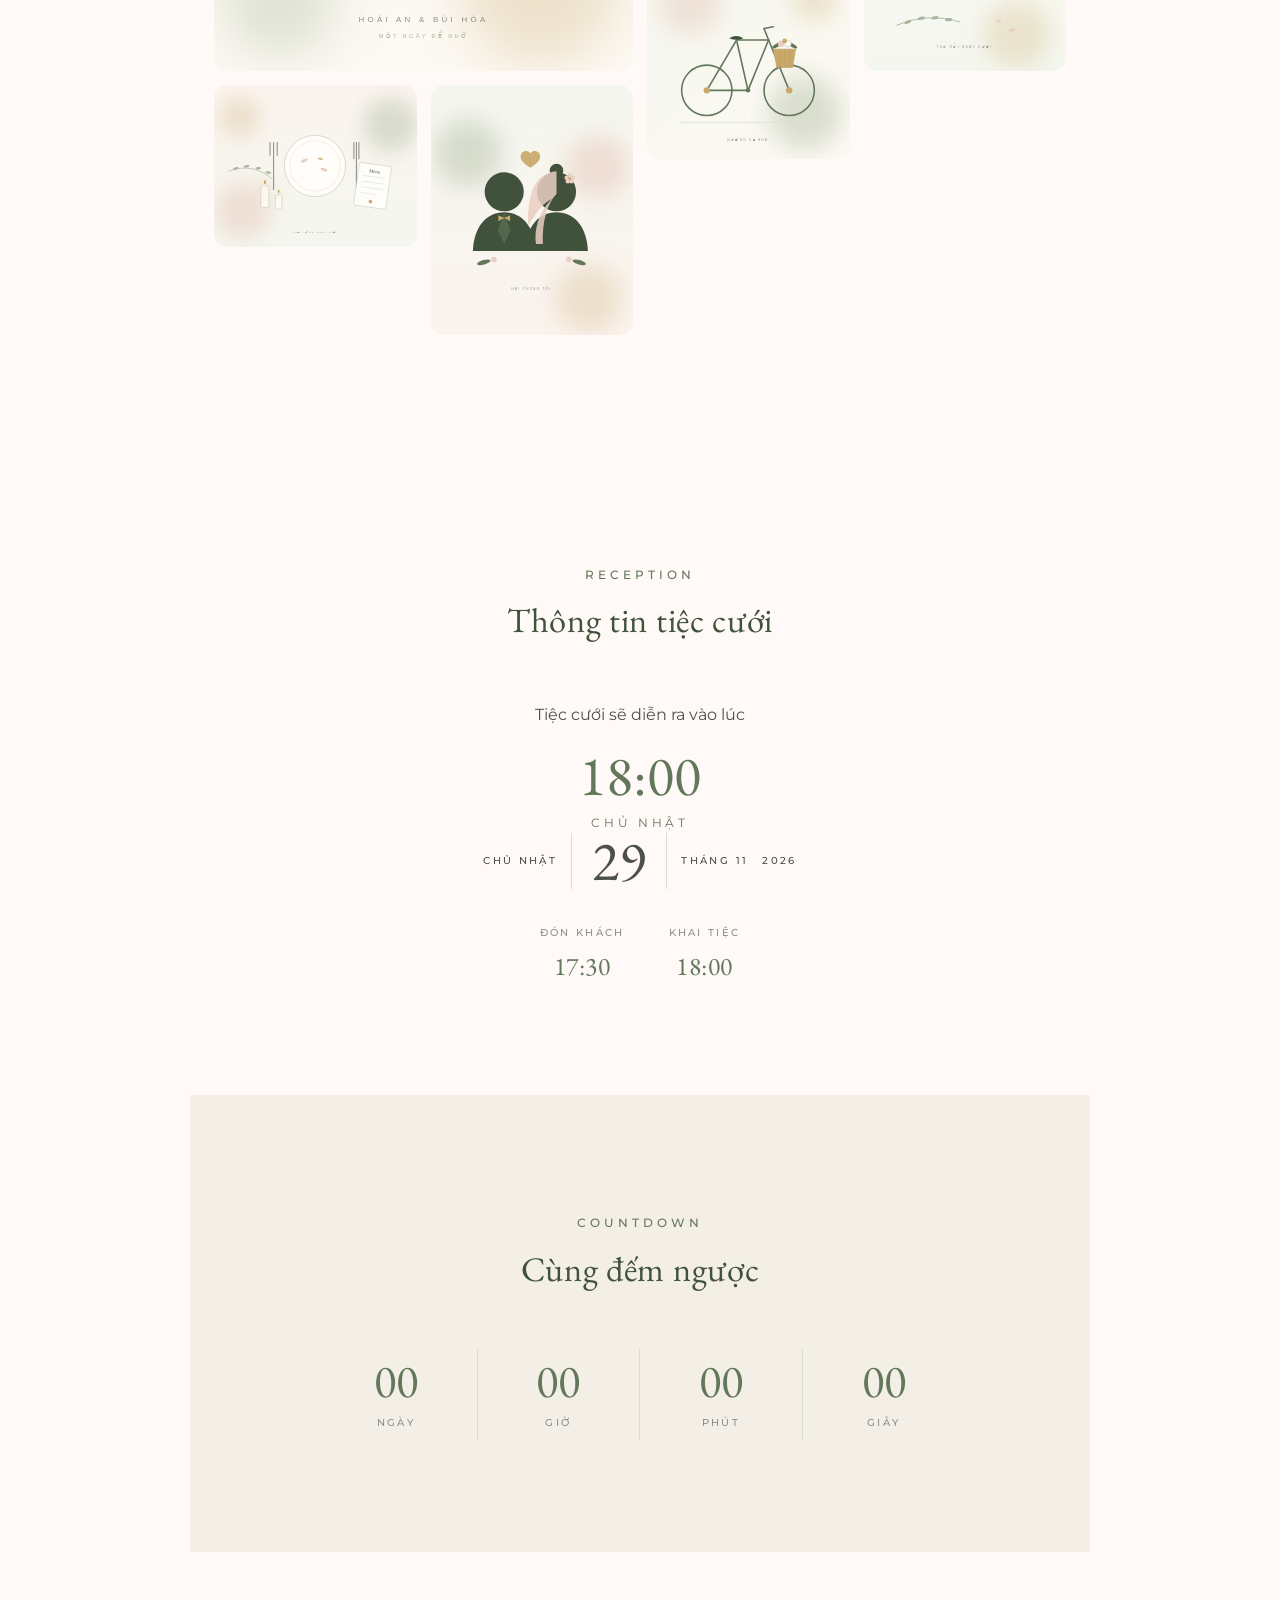
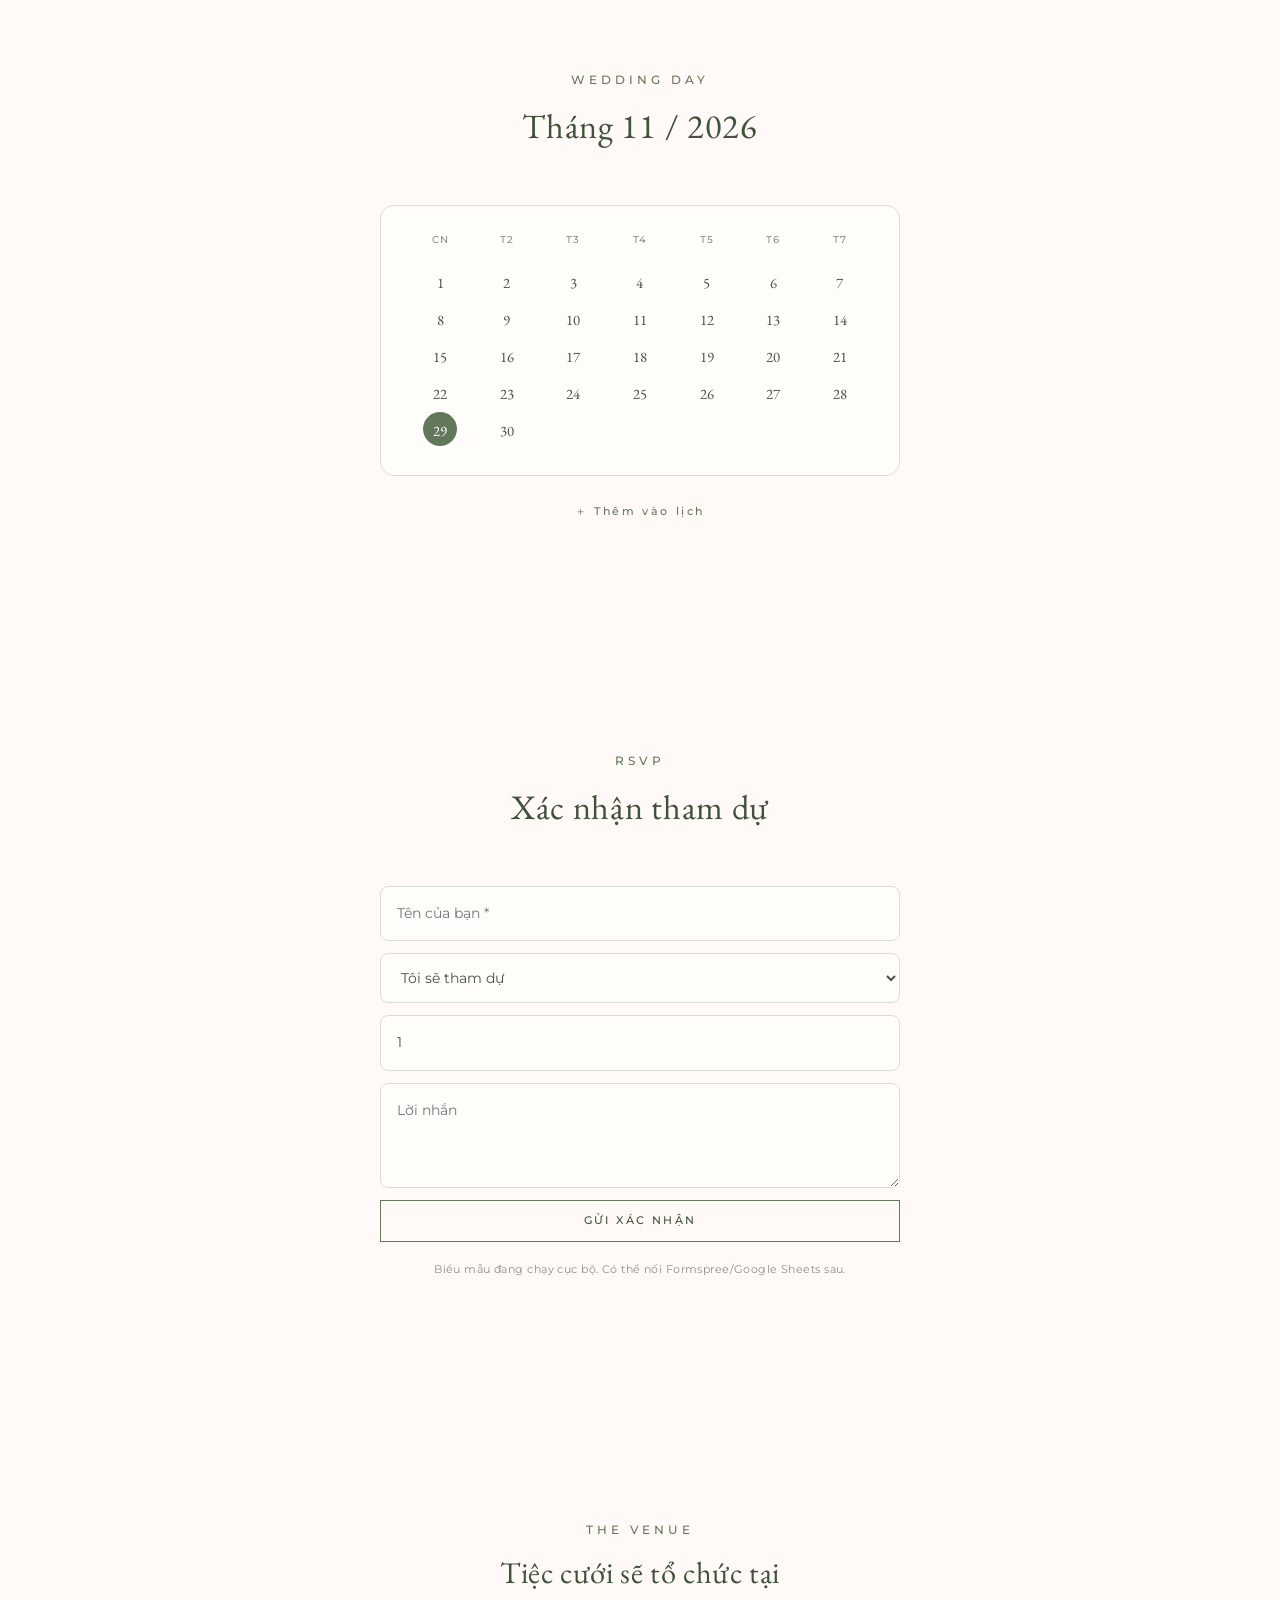
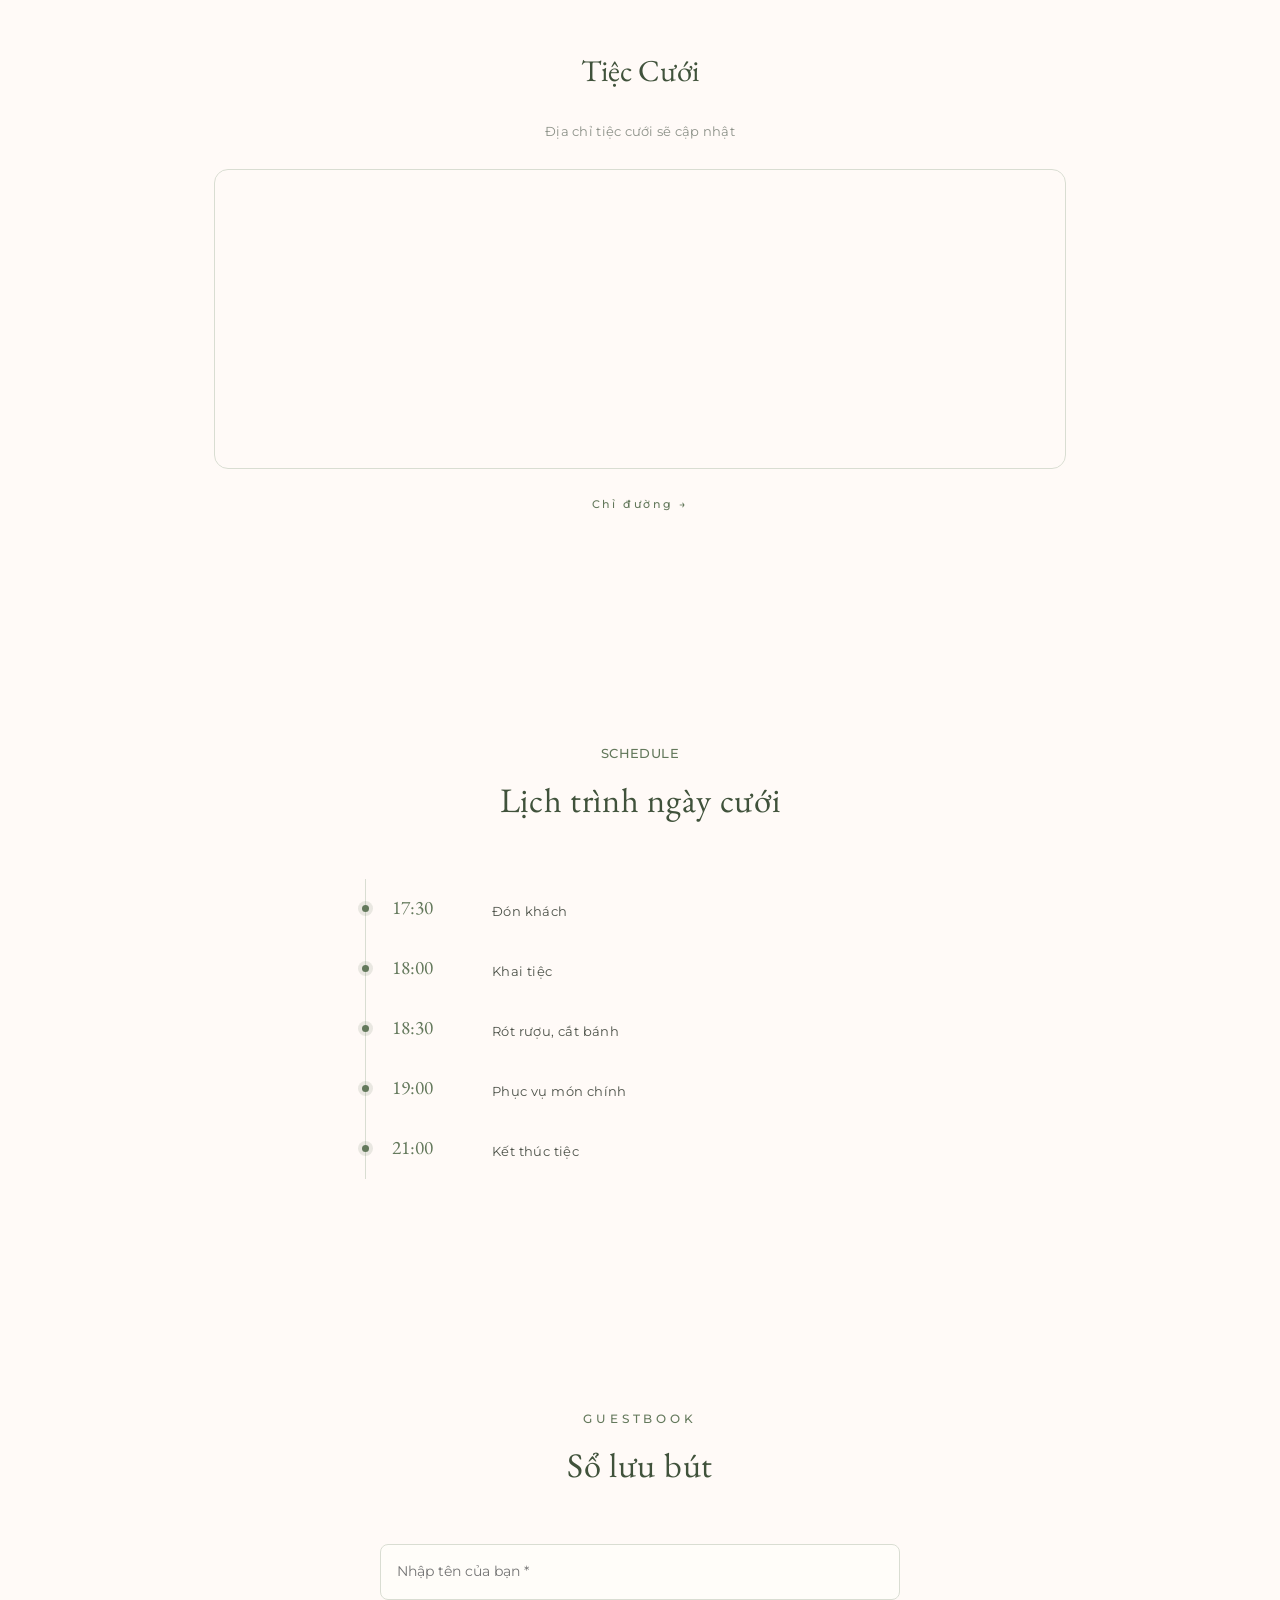
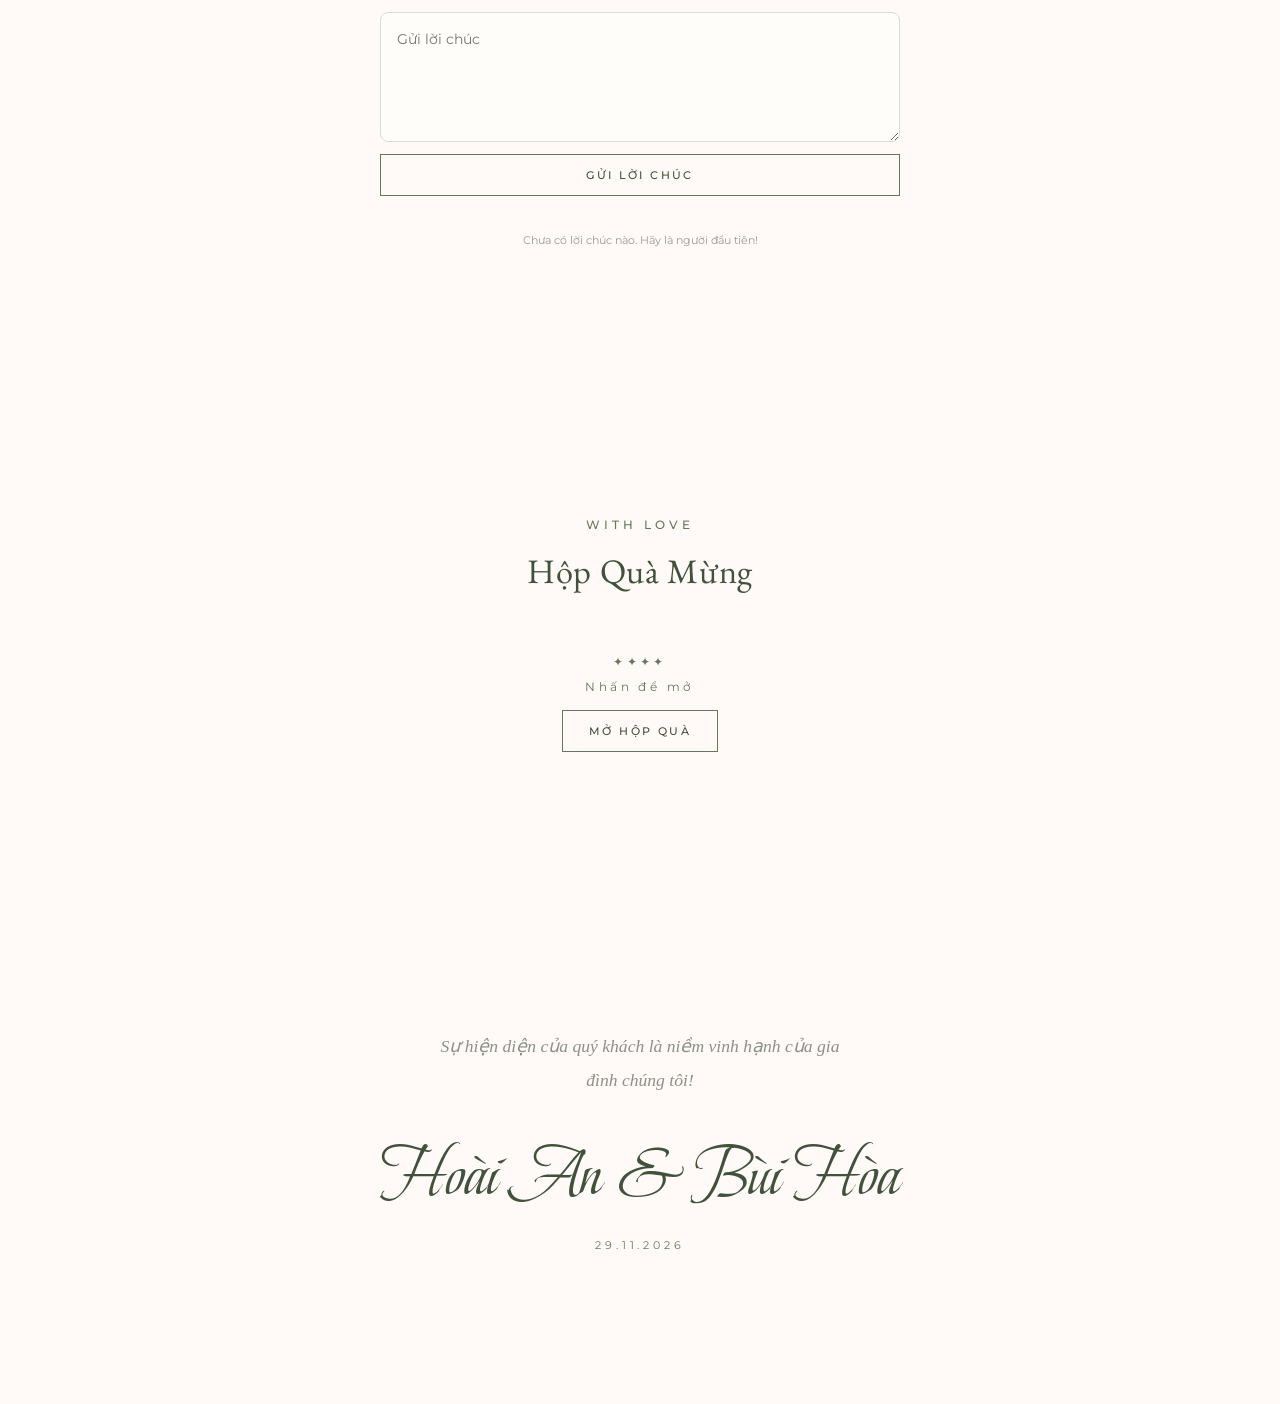
==== commit cca389bf: "them hieu ung" ====
--- a/index.html
+++ b/index.html
@@ -26,6 +26,15 @@
   <section class="cover" id="cover">
     <div class="cover-flower cover-flower-left"></div>
     <div class="cover-flower cover-flower-right"></div>
+    <div class="petals" aria-hidden="true">
+      <i class="petal" style="--x:8%;--delay:0s;--t:16s;--k:1"></i>
+      <i class="petal" style="--x:22%;--delay:4s;--t:19s;--k:.8"></i>
+      <i class="petal" style="--x:38%;--delay:9s;--t:14s;--k:1.15"></i>
+      <i class="petal" style="--x:55%;--delay:2s;--t:18s;--k:.9"></i>
+      <i class="petal" style="--x:70%;--delay:7s;--t:15s;--k:1.05"></i>
+      <i class="petal" style="--x:84%;--delay:11s;--t:20s;--k:.75"></i>
+      <i class="petal" style="--x:93%;--delay:5s;--t:17s;--k:1.1"></i>
+    </div>
     <div class="cover-inner">
       <p class="eyebrow">SAVE THE DATE</p>
       <h1><span id="coverBride">Hoài An</span><b>&amp;</b><span id="coverGroom">Bùi Hòa</span></h1>
@@ -43,6 +52,9 @@
         <h2><span id="heroBride">Hoài An</span><small>&amp;</small><span id="heroGroom">Bùi Hòa</span></h2>
         <div class="thin-line"></div>
         <p>đến chung vui trong ngày trọng đại của chúng tôi</p>
+        <figure class="hero-photo reveal" id="heroPhoto">
+          <img id="heroPhotoImg" alt="Hoài An &amp; Bùi Hòa">
+        </figure>
         <div class="date-card">
           <span id="heroDay">CHỦ NHẬT</span>
           <strong id="heroDayNumber">29</strong>
@@ -183,10 +195,11 @@
   </main>
 
   <div class="lightbox" id="lightbox">
-    <button class="lightbox-close" id="lightboxClose">×</button>
-    <button class="lightbox-prev" id="lightboxPrev">‹</button>
+    <button class="lightbox-close" id="lightboxClose" aria-label="Đóng">×</button>
+    <button class="lightbox-prev" id="lightboxPrev" aria-label="Ảnh trước">‹</button>
     <img id="lightboxImage" alt="Ảnh cưới">
-    <button class="lightbox-next" id="lightboxNext">›</button>
+    <button class="lightbox-next" id="lightboxNext" aria-label="Ảnh sau">›</button>
+    <div class="lightbox-caption" id="lightboxCaption"></div>
     <div class="lightbox-counter" id="lightboxCounter"></div>
   </div>
 
--- a/style.css
+++ b/style.css
@@ -1,34 +1,410 @@
+/* ==========================================================================
+   THIỆP CƯỚI — Hoài An & Bùi Hòa
+   Phong cách: hiện đại, tối giản, tông kem – xanh cỏ – hồng phấn
+   Ghi chú: mọi cỡ chữ dùng clamp() để tự co giãn mượt theo màn hình
+   ========================================================================== */
+
 :root{
   --cream:#fffaf7;--paper:#fdf9f3;--green:#63785b;--green-dark:#40523b;
   --sage:#a9b79c;--ink:#4c5148;--muted:#8c9188;--line:#d9ddd2;
-  --script:"Beau Rivage",cursive;--serif:"EB Garamond",Georgia,serif;
-  --sans:"Montserrat",Arial,sans-serif
-}
-*{box-sizing:border-box}html{scroll-behavior:smooth}body{margin:0;background:var(--cream);color:var(--ink);font-family:var(--sans);font-weight:300;overflow-x:hidden}
-button,input,textarea,select{font:inherit}.page-loader{position:fixed;inset:0;background:var(--cream);z-index:9999;display:grid;place-items:center;color:var(--green);font:36px var(--script);transition:.7s}.page-loader.hide{opacity:0;visibility:hidden}
-.cover{min-height:100svh;display:grid;place-items:center;position:relative;overflow:hidden;background:radial-gradient(circle at 50% 40%,#fffdf9,#f7f2e9)}
-.cover-inner{text-align:center;position:relative;z-index:3;padding:40px 20px}.eyebrow,.section-heading span{font-size:10px;letter-spacing:4px;color:var(--green);font-weight:500}
-.cover h1{margin:20px 0 12px;font:58px/1 var(--script);color:var(--green-dark);display:flex;flex-direction:column;gap:5px}.cover h1 b{font:22px var(--serif);font-weight:400}.ornament{font-size:27px;color:var(--sage);margin:18px}.cover-date{font:19px var(--serif);letter-spacing:2px}.open-btn,.form-card button{border:1px solid var(--green);background:transparent;color:var(--green-dark);padding:13px 30px;letter-spacing:2px;font-size:10px;cursor:pointer;transition:.3s}.open-btn:hover,.form-card button:hover{background:var(--green);color:white}
-.cover-flower,.hero-flower,.footer-flower,.floral{position:absolute;background:url("https://chungdoi.com/images/themes/boho-floral-green/flower.webp") center/contain no-repeat;pointer-events:none;will-change:transform}
-.cover-flower{width:360px;height:360px;opacity:.48}.cover-flower-left{left:-135px;top:-70px;transform:rotate(-25deg)}.cover-flower-right{right:-140px;bottom:-100px;transform:rotate(155deg) scale(.85)}
-.invitation{position:relative;overflow:hidden}.section{width:min(900px,100%);margin:auto;padding:100px 24px;position:relative}.hero{min-height:720px;display:grid;place-items:center;text-align:center}.hero-content{position:relative;z-index:2}.hero h2{font:70px/1.1 var(--script);color:var(--green-dark);margin:25px 0}.hero h2 small{display:block;font:24px var(--serif);color:var(--sage);margin:3px}.thin-line{width:100px;height:1px;background:var(--line);margin:20px auto}.hero-content>p:last-of-type{font:17px var(--serif);color:var(--muted)}
-.date-card{display:grid;grid-template-columns:1fr auto 1fr;align-items:center;gap:15px;margin:38px auto 0;max-width:380px;color:var(--green)}.date-card span{font-size:11px;letter-spacing:2px}.date-card strong{font:70px/1 var(--serif);font-weight:400;border-left:1px solid var(--line);border-right:1px solid var(--line);padding:0 20px}.date-card em{grid-column:1/-1;font:13px var(--serif);font-style:normal;letter-spacing:3px}
-.floral-a{width:330px;height:330px;right:-150px;top:650px;opacity:.3}.floral-b{width:280px;height:280px;left:-145px;top:1450px;opacity:.3;transform:rotate(90deg)}.floral-c{width:330px;height:330px;right:-155px;top:2900px;opacity:.28;transform:rotate(180deg)}
-.section-heading{text-align:center;margin-bottom:50px}.section-heading h3{font:36px var(--serif);font-weight:400;color:var(--green-dark);margin:8px 0}.couple-grid{display:grid;grid-template-columns:1fr 80px 1fr;align-items:center;max-width:680px;margin:auto}.person{text-align:center}.portrait{width:min(250px,100%);aspect-ratio:2/3;margin:auto;background:linear-gradient(135deg,#dfe7d7,#f6f0e5);border:10px solid #f6f1e8;box-shadow:0 10px 30px #63785b18}.person-bride .portrait{transform:rotate(2deg)}.person-groom .portrait{transform:rotate(-2deg)}.role{display:block;color:var(--muted);font-size:9px;letter-spacing:3px;margin-top:25px}.person h3{font:32px var(--script);color:var(--green-dark);margin:7px}.amp{font:30px var(--serif);color:var(--sage);text-align:center}
-.family-grid{display:grid;grid-template-columns:1fr 1fr;gap:24px}.family-card{text-align:center;border:1px solid var(--line);padding:35px 22px;background:#fffdf9}.family-title{font-size:9px;letter-spacing:3px;color:var(--green)}.family-card h4{font:23px var(--serif);font-weight:400;margin:14px 0}.family-card p:last-child{font-size:12px;line-height:1.8;color:var(--muted)}
-.ceremony{text-align:center;background:linear-gradient(180deg,transparent,#f8f3ea 50%,transparent)}.invitation-line{font-size:10px;letter-spacing:2px;color:var(--muted)}.names-line{font:40px var(--serif);font-weight:400;color:var(--green-dark)}.names-line b{font:20px var(--serif);color:var(--sage)}.ceremony-subtitle{font-size:11px;letter-spacing:2px}.ceremony-time{font:54px var(--serif);color:var(--green);margin:22px}.mini-date{display:flex;justify-content:center;align-items:center;gap:14px}.mini-date strong{font:56px var(--serif);font-weight:400;border-left:1px solid var(--line);border-right:1px solid var(--line);padding:0 20px}.mini-date b{font-size:10px;letter-spacing:2px}.lunar{font:13px var(--serif);color:var(--muted)}
-.gallery{display:grid;grid-template-columns:repeat(4,1fr);gap:12px}.gallery-item{aspect-ratio:1/1.25;overflow:hidden;cursor:pointer;background:#eee}.gallery-item img{width:100%;height:100%;object-fit:cover;transition:transform .6s}.gallery-item:hover img{transform:scale(1.06)}
-.reception{text-align:center}.reception-time{display:flex;flex-direction:column;gap:5px;color:var(--green)}.reception-time strong{font:60px var(--serif);font-weight:400}.reception-time span{font-size:10px;letter-spacing:4px}.reception-meta{display:flex;justify-content:center;gap:30px;margin-top:35px;font-size:9px;letter-spacing:2px;color:var(--muted)}.reception-meta b{display:block;font:22px var(--serif);color:var(--green);margin-top:7px}
-.countdown{background:#f4efe6;text-align:center}.count-grid{display:grid;grid-template-columns:repeat(4,1fr);max-width:650px;margin:auto}.count-grid div{border-right:1px solid var(--line)}.count-grid div:last-child{border:0}.count-grid strong{display:block;font:48px var(--serif);color:var(--green)}.count-grid span{font-size:9px;letter-spacing:2px;color:var(--muted)}
-.calendar-box{max-width:520px;margin:auto;border:1px solid var(--line);padding:25px;background:#fffdf9}.cal-head,.cal-grid{display:grid;grid-template-columns:repeat(7,1fr);text-align:center}.cal-head{font-size:9px;color:var(--muted);padding-bottom:15px}.cal-grid span{padding:9px 0;font:14px var(--serif)}.cal-grid .empty{visibility:hidden}.cal-grid .selected{background:var(--green);color:#fff;border-radius:50%;width:34px;height:34px;justify-self:center;padding-top:9px}.calendar-link,.map-link{display:block;text-align:center;margin:25px auto 0;color:var(--green);text-decoration:none;font-size:10px;letter-spacing:2px}
-.form-card{max-width:520px;margin:auto;display:grid;gap:12px}.form-card input,.form-card textarea,.form-card select{width:100%;border:1px solid var(--line);background:#fffdf9;padding:14px;outline:none;color:var(--ink)}.form-card textarea{resize:vertical}.local-note{text-align:center;color:var(--muted);font-size:10px;margin-top:18px}
-.venue{text-align:center}.venue h3{font:30px var(--serif);font-weight:400;color:var(--green-dark)}.venue p{color:var(--muted);font-size:12px}.map-wrap{height:300px;margin-top:25px;overflow:hidden;border:1px solid var(--line)}.map-wrap iframe{width:100%;height:100%;border:0}
-.timeline ol{max-width:550px;margin:auto;padding:0;list-style:none;border-left:1px solid var(--line)}.timeline li{display:grid;grid-template-columns:100px 1fr;padding:16px 0 16px 25px;position:relative}.timeline li:before{content:"";position:absolute;width:7px;height:7px;background:var(--green);border-radius:50%;left:-4px;top:24px}.timeline time{color:var(--green);font:20px var(--serif)}.timeline span{font-size:11px;padding-top:4px}
-.wishes{max-width:520px;margin:35px auto}.wish{background:#fffdf9;border:1px solid var(--line);padding:18px;margin-bottom:10px}.wish strong{font:20px var(--serif);font-weight:400;color:var(--green)}.wish p{font-size:12px;line-height:1.7;margin-bottom:0}
-.gift{text-align:center}.gift-hint{line-height:2;color:var(--green);letter-spacing:4px}.gift-open{border:1px solid var(--green);background:#fffdf9;color:var(--green);padding:14px 32px;letter-spacing:2px;cursor:pointer}
-.footer{text-align:center;min-height:520px;display:grid;place-items:center;align-content:center;gap:12px}.footer p{max-width:400px;font:18px var(--serif);color:var(--muted)}.footer h2{font:55px var(--script);color:var(--green-dark);font-weight:400}.footer small{letter-spacing:4px;color:var(--green)}
-.music-control{position:fixed;right:18px;top:18px;width:45px;height:45px;border:1px solid var(--line);border-radius:50%;background:#fffdf9e8;z-index:1000;display:flex;align-items:center;justify-content:center;cursor:pointer;color:var(--green)}.music-bars{display:none;gap:2px;align-items:flex-end;height:15px}.music-bars i{display:block;width:2px;background:var(--green);height:7px;animation:music 1s infinite}.music-bars i:nth-child(2){height:12px;animation-delay:.1s}.music-bars i:nth-child(3){height:9px;animation-delay:.2s}.music-bars i:nth-child(4){height:14px;animation-delay:.3s}.music-control.playing .music-icon{display:none}.music-control.playing .music-bars{display:flex}@keyframes music{50%{transform:scaleY(.45)}}
-.lightbox,.gift-modal{position:fixed;inset:0;background:#1d241deF;z-index:2000;display:none;align-items:center;justify-content:center;padding:30px}.lightbox.open,.gift-modal.open{display:flex}.lightbox img{max-width:min(900px,90vw);max-height:82vh;object-fit:contain}.lightbox button,.modal-close{position:absolute;background:none;border:0;color:white;font-size:42px;cursor:pointer}.lightbox-close{right:20px;top:10px}.lightbox-prev{left:20px}.lightbox-next{right:20px}.lightbox-counter{position:absolute;bottom:20px;color:white;font-size:11px;letter-spacing:2px}
-.gift-modal{background:#1d241ddf}.gift-modal h3{position:absolute;top:55px;color:white;font:34px var(--serif);font-weight:400}.gift-grid{display:grid;grid-template-columns:1fr 1fr;gap:25px;width:min(800px,90vw)}.bank-card{text-align:center;background:#fffdf9;padding:25px}.bank-card h4{font:20px var(--serif);font-weight:400;color:var(--green)}.bank-card img{width:180px;height:180px;object-fit:contain;background:white}.bank-card p{font-size:11px;line-height:1.8}.modal-close{right:20px;top:10px}
-.reveal{opacity:0;transform:translateY(35px);transition:opacity .8s ease,transform .8s ease}.reveal.visible{opacity:1;transform:none}
-@media(max-width:650px){.section{padding:75px 18px}.cover h1{font-size:50px}.hero{min-height:620px}.hero h2{font-size:58px}.couple-grid{grid-template-columns:1fr 45px 1fr}.gallery{grid-template-columns:repeat(2,1fr)}.family-grid{grid-template-columns:1fr}.count-grid strong{font-size:38px}.count-grid span{font-size:7px}.reception-meta{gap:15px}.gift-grid{grid-template-columns:1fr;max-height:75vh;overflow:auto}.gift-modal h3{top:15px;font-size:25px}.bank-card img{width:130px;height:130px}.footer h2{font-size:45px}.date-card strong{font-size:58px}}
+  --blush:#e9cec2;--gold:#c9a86a;
+  --script:"Beau Rivage",cursive;
+  --serif:"EB Garamond",Georgia,serif;
+  --sans:"Montserrat",Arial,sans-serif;
+
+  /* Thang chữ: chỉnh 1 chỗ, áp dụng toàn site */
+  --fs-eyebrow:clamp(.64rem,1.3vw,.72rem);
+  --fs-body:clamp(.95rem,1.6vw,1.02rem);
+  --fs-script-xl:clamp(3.4rem,11vw,5rem);   /* tên trên bìa */
+  --fs-script-lg:clamp(2.9rem,9vw,4.3rem);  /* tên ở hero/footer */
+  --fs-script-md:clamp(1.7rem,3.8vw,2.1rem);/* tên chú rể/cô dâu */
+  --fs-title:clamp(1.65rem,3.6vw,2.15rem);  /* tiêu đề mục */
+  --fs-number-xl:clamp(3rem,8vw,4.25rem);   /* ngày lớn */
+  --fs-number-lg:clamp(2.7rem,7vw,3.5rem);
+  --fs-number-md:clamp(2.1rem,5.5vw,2.9rem);
+  --ease:cubic-bezier(.22,.61,.36,1);
+}
+
+*{box-sizing:border-box}
+html{scroll-behavior:smooth}
+body{
+  margin:0;background:var(--cream);color:var(--ink);
+  font-family:var(--sans);font-size:var(--fs-body);font-weight:400;
+  line-height:1.75;overflow-x:hidden;
+  -webkit-font-smoothing:antialiased;text-rendering:optimizeLegibility;
+}
+button,input,textarea,select{font:inherit}
+::selection{background:var(--sage);color:#fff}
+:focus-visible{outline:2px solid var(--green);outline-offset:3px}
+img{display:block}
+h1,h2,h3,h4{text-wrap:balance}
+
+/* ---------- Loader ---------- */
+.page-loader{
+  position:fixed;inset:0;background:var(--cream);z-index:9999;
+  display:grid;place-items:center;color:var(--green);
+  font:clamp(1.9rem,5vw,2.4rem)/1 var(--script);
+  transition:opacity .7s var(--ease),visibility .7s;
+}
+.page-loader.hide{opacity:0;visibility:hidden}
+
+/* ---------- Nút ---------- */
+.open-btn,.form-card button,.gift-open{
+  border:1px solid var(--green);background:transparent;color:var(--green-dark);
+  padding:.95em 2.4em;letter-spacing:.22em;font-size:.68rem;font-weight:500;
+  cursor:pointer;transition:all .35s var(--ease);
+}
+.open-btn:hover,.form-card button:hover,.gift-open:hover{
+  background:var(--green);color:#fff;
+  box-shadow:0 10px 24px rgba(99,120,91,.28);transform:translateY(-2px);
+}
+.open-btn:active,.form-card button:active,.gift-open:active{transform:translateY(0)}
+
+/* ---------- Bìa (cover) ---------- */
+.cover{
+  min-height:100svh;display:grid;place-items:center;position:relative;overflow:hidden;
+  background:radial-gradient(circle at 50% 40%,#fffdf9,#f7f2e9);
+}
+.cover-inner{text-align:center;position:relative;z-index:3;padding:48px 20px}
+
+.eyebrow,.section-heading span{
+  font-size:var(--fs-eyebrow);letter-spacing:.34em;color:var(--green);
+  font-weight:500;text-transform:uppercase;
+}
+.cover h1{
+  margin:26px 0 14px;font-family:var(--script);font-weight:400;
+  font-size:var(--fs-script-xl);line-height:1.08;color:var(--green-dark);
+  display:flex;flex-direction:column;gap:2px;
+}
+.cover h1 b{font:italic 400 clamp(1.15rem,3vw,1.45rem) var(--serif);color:var(--sage)}
+.ornament{font-size:clamp(1.35rem,3vw,1.6rem);color:var(--gold);margin:20px 0 8px}
+.cover-date{font:400 clamp(1.05rem,2.6vw,1.25rem) var(--serif);letter-spacing:.14em;color:var(--ink)}
+.cover .open-btn{margin-top:34px}
+
+/* Cánh hoa bay trên bìa */
+.petal{
+  position:absolute;top:-6vh;left:var(--x,50%);z-index:2;pointer-events:none;
+  width:calc(13px*var(--k,1));height:calc(17px*var(--k,1));opacity:0;
+  background:var(--blush);border-radius:70% 30% 65% 35%/55% 40% 60% 45%;
+  animation:petal-fall var(--t,15s) linear var(--delay,0s) infinite;
+}
+.petal:nth-child(even){background:var(--sage);opacity:.9}
+@keyframes petal-fall{
+  0%{transform:translateY(0) rotate(0deg) rotateX(0);opacity:0}
+  10%{opacity:.65}
+  90%{opacity:.35}
+  100%{transform:translateY(115vh) rotate(300deg);opacity:0}
+}
+
+/* ---------- Hoa trang trí + parallax ---------- */
+.cover-flower,.hero-flower,.footer-flower,.floral{
+  position:absolute;pointer-events:none;will-change:transform;
+  background:url("https://chungdoi.com/images/themes/boho-floral-green/flower.webp") center/contain no-repeat;
+}
+.cover-flower{width:clamp(220px,34vw,360px);aspect-ratio:1;opacity:.48;animation:breathe 9s ease-in-out infinite}
+.cover-flower-left{left:-135px;top:-70px;transform:rotate(-25deg)}
+.cover-flower-right{right:-140px;bottom:-100px;transform:rotate(155deg) scale(.85);animation-delay:-4.5s}
+@keyframes breathe{50%{scale:1.045}}
+.invitation{position:relative;overflow:hidden}
+.floral-a{width:330px;height:330px;right:-150px;top:650px;opacity:.3}
+.floral-b{width:280px;height:280px;left:-145px;top:1450px;opacity:.3;transform:rotate(90deg)}
+.floral-c{width:330px;height:330px;right:-155px;top:2900px;opacity:.28;transform:rotate(180deg)}
+
+/* ---------- Khung section ---------- */
+.section{width:min(900px,100%);margin:auto;padding:clamp(4.5rem,11vw,7rem) 24px;position:relative}
+.section-heading{text-align:center;margin-bottom:clamp(2.6rem,6vw,3.6rem)}
+.section-heading h3{
+  font:400 var(--fs-title) var(--serif);color:var(--green-dark);margin:10px 0 0;
+  letter-spacing:.02em;
+}
+
+/* ---------- Hero ---------- */
+.hero{min-height:100svh;display:grid;place-items:center;text-align:center}
+.hero-content{position:relative;z-index:2}
+.hero h2{
+  font-family:var(--script);font-weight:400;color:var(--green-dark);
+  font-size:var(--fs-script-lg);line-height:1.1;margin:24px 0;
+}
+.hero h2 small{display:block;font:italic 400 clamp(1.15rem,3vw,1.5rem) var(--serif);color:var(--sage);margin:4px 0}
+.thin-line{width:110px;height:1px;background:var(--line);margin:22px auto}
+.hero-content>p:last-of-type{font:400 var(--fs-body) var(--serif);color:var(--muted);letter-spacing:.02em}
+
+/* Ảnh cặp đôi ở hero — khung vòm */
+.hero-photo{
+  width:min(330px,76vw);aspect-ratio:4/5;margin:clamp(2.4rem,6vw,3.4rem) auto 0;
+  border-radius:999px 999px 20px 20px;overflow:hidden;position:relative;
+  border:10px solid #fffdf9;box-shadow:0 24px 60px rgba(99,120,91,.22);
+}
+.hero-photo img{width:100%;height:100%;object-fit:cover;transform:scale(1.14);transition:transform 1.6s var(--ease)}
+.hero-photo.visible img{transform:scale(1)}
+.hero-photo::after{
+  content:"";position:absolute;inset:10px;border:1px solid rgba(255,255,255,.55);
+  border-radius:999px 999px 12px 12px;pointer-events:none;
+}
+
+.date-card{
+  display:grid;grid-template-columns:1fr auto 1fr;align-items:center;gap:15px;
+  margin:40px auto 0;max-width:400px;color:var(--green);
+}
+.date-card span{font-size:var(--fs-eyebrow);letter-spacing:.28em}
+.date-card strong{
+  font:400 var(--fs-number-xl)/1 var(--serif);
+  border-left:1px solid var(--line);border-right:1px solid var(--line);padding:0 22px;
+}
+.date-card em{grid-column:1/-1;font:400 .82rem var(--serif);font-style:normal;letter-spacing:.3em}
+
+/* ---------- Hai chúng tôi ---------- */
+.couple-grid{display:grid;grid-template-columns:1fr 80px 1fr;align-items:center;max-width:700px;margin:auto;gap:10px}
+.person{text-align:center}
+.portrait{
+  width:min(250px,100%);aspect-ratio:2/3;margin:auto;position:relative;
+  border-radius:999px 999px 18px 18px;overflow:hidden;
+  background:linear-gradient(160deg,#dfe7d7,#f6f0e5);
+  border:10px solid #fffdf9;box-shadow:0 14px 38px rgba(99,120,91,.18);
+  transition:transform .5s var(--ease),box-shadow .5s var(--ease);
+}
+.portrait img{width:100%;height:100%;object-fit:cover;transition:transform .9s var(--ease)}
+.person:hover .portrait{transform:translateY(-6px);box-shadow:0 22px 50px rgba(99,120,91,.26)}
+.person:hover .portrait img{transform:scale(1.06)}
+.person-bride .portrait{rotate:2deg}
+.person-groom .portrait{rotate:-2deg}
+.role{display:block;color:var(--muted);font-size:.6rem;letter-spacing:.34em;margin-top:26px;font-weight:500}
+.person h3{font:400 var(--fs-script-md) var(--script);color:var(--green-dark);margin:8px 0 0}
+.amp{font:italic 400 clamp(1.7rem,4vw,2.1rem) var(--serif);color:var(--sage);text-align:center}
+
+/* ---------- Hai gia đình ---------- */
+.family-grid{display:grid;grid-template-columns:1fr 1fr;gap:24px}
+.family-card{
+  text-align:center;border:1px solid var(--line);padding:38px 24px;background:#fffdf9;
+  transition:transform .4s var(--ease),box-shadow .4s var(--ease);
+}
+.family-card:hover{transform:translateY(-4px);box-shadow:0 16px 36px rgba(99,120,91,.14)}
+.family-title{font-size:.62rem;letter-spacing:.3em;color:var(--green);font-weight:500;text-transform:uppercase}
+.family-card h4{font:400 clamp(1.25rem,3vw,1.5rem) var(--serif);margin:14px 0 10px;color:var(--green-dark)}
+.family-card p:last-child{font-size:.78rem;line-height:1.9;color:var(--muted)}
+
+/* ---------- Lễ thành hôn ---------- */
+.ceremony{text-align:center;background:linear-gradient(180deg,transparent,#f8f3ea 50%,transparent)}
+.invitation-line{font-size:var(--fs-eyebrow);letter-spacing:.24em;color:var(--muted);font-weight:500}
+.names-line{font:400 clamp(1.7rem,4.6vw,2.4rem) var(--serif);color:var(--green-dark);margin:14px 0 6px}
+.names-line b{font:italic 400 clamp(1.1rem,2.8vw,1.4rem) var(--serif);color:var(--sage)}
+.ceremony-subtitle{font-size:var(--fs-eyebrow);letter-spacing:.24em;color:var(--muted)}
+.ceremony-time{font:400 var(--fs-number-lg)/1.15 var(--serif);color:var(--green);margin:24px 0}
+.mini-date{display:flex;justify-content:center;align-items:center;gap:14px}
+.mini-date strong{
+  font:400 var(--fs-number-lg)/1 var(--serif);
+  border-left:1px solid var(--line);border-right:1px solid var(--line);padding:0 20px;
+}
+.mini-date b{font-size:.62rem;letter-spacing:.24em;font-weight:500}
+.lunar{font:400 .85rem var(--serif);color:var(--muted);letter-spacing:.04em}
+
+/* ---------- Album ảnh: masonry tự co theo kích thước ảnh ---------- */
+.gallery{
+  display:grid;grid-template-columns:repeat(4,1fr);gap:14px;
+  grid-auto-rows:8px;grid-auto-flow:row dense;
+}
+.gallery-item{
+  position:relative;overflow:hidden;cursor:pointer;background:linear-gradient(150deg,#eef2e8,#f9f4ec);
+  border-radius:14px;
+  grid-row-end:span var(--s,58);grid-column:span var(--w,1);
+  opacity:0;transform:translateY(26px) scale(.97);
+  transition:opacity .8s var(--ease),transform .8s var(--ease);
+  transition-delay:var(--d,0ms);
+}
+.gallery-item.visible{opacity:1;transform:none}
+.gallery-item.featured{--w:2}
+.gallery-item img{
+  width:100%;height:100%;object-fit:cover;
+  transition:transform .9s var(--ease),filter .9s var(--ease);
+}
+.gallery-item:hover img{transform:scale(1.07);filter:brightness(1.04)}
+/* viền chỉ mảnh khi hover */
+.gallery-item::after{
+  content:"";position:absolute;inset:10px;border:1px solid rgba(255,255,255,.65);
+  border-radius:8px;opacity:0;transition:opacity .45s var(--ease);pointer-events:none;
+}
+.gallery-item:hover::after{opacity:1}
+/* chú thích ảnh khi hover */
+.g-cap{
+  position:absolute;inset:auto 0 0 0;display:flex;justify-content:space-between;align-items:flex-end;
+  gap:10px;padding:38px 16px 13px;color:#fff;
+  background:linear-gradient(180deg,transparent,rgba(29,36,29,.55));
+  opacity:0;transform:translateY(8px);transition:all .45s var(--ease);pointer-events:none;
+}
+.gallery-item:hover .g-cap{opacity:1;transform:none}
+.g-cap em{font:italic 400 .82rem var(--serif);text-align:left;overflow:hidden;text-overflow:ellipsis;white-space:nowrap}
+.g-cap i{font:400 .68rem var(--sans);font-style:normal;letter-spacing:.18em;opacity:.85}
+
+/* ---------- Tiệc cưới ---------- */
+.reception{text-align:center}
+.reception-time{display:flex;flex-direction:column;gap:6px;color:var(--green)}
+.reception-time strong{font:400 var(--fs-number-lg)/1.1 var(--serif)}
+.reception-time span{font-size:var(--fs-eyebrow);letter-spacing:.32em}
+.reception-meta{
+  display:flex;justify-content:center;gap:clamp(18px,6vw,44px);margin-top:36px;
+  font-size:.6rem;letter-spacing:.24em;color:var(--muted);font-weight:500;
+}
+.reception-meta b{display:block;font:400 clamp(1.3rem,3.4vw,1.6rem) var(--serif);color:var(--green);margin-top:8px;letter-spacing:.02em}
+
+/* ---------- Countdown ---------- */
+.countdown{background:#f4efe6;text-align:center}
+.count-grid{display:grid;grid-template-columns:repeat(4,1fr);max-width:650px;margin:auto}
+.count-grid div{border-right:1px solid var(--line);padding:6px 4px}
+.count-grid div:last-child{border:0}
+.count-grid strong{
+  display:block;font:400 var(--fs-number-md)/1.1 var(--serif);color:var(--green);
+  font-variant-numeric:tabular-nums;
+}
+.count-grid span{font-size:.6rem;letter-spacing:.24em;color:var(--muted);font-weight:500;text-transform:uppercase}
+
+/* ---------- Lịch ---------- */
+.calendar-box{max-width:520px;margin:auto;border:1px solid var(--line);padding:26px;background:#fffdf9;border-radius:14px}
+.cal-head,.cal-grid{display:grid;grid-template-columns:repeat(7,1fr);text-align:center}
+.cal-head{font-size:.6rem;letter-spacing:.1em;color:var(--muted);padding-bottom:15px;font-weight:500}
+.cal-grid span{padding:9px 0;font:400 .92rem var(--serif)}
+.cal-grid .empty{visibility:hidden}
+.cal-grid .selected{background:var(--green);color:#fff;border-radius:50%;width:34px;height:34px;justify-self:center;padding-top:9px}
+.calendar-link,.map-link{
+  display:block;text-align:center;margin:26px auto 0;color:var(--green);
+  text-decoration:none;font-size:.68rem;letter-spacing:.24em;font-weight:500;
+  transition:color .3s,letter-spacing .3s var(--ease);
+}
+.calendar-link:hover,.map-link:hover{color:var(--green-dark);letter-spacing:.3em}
+
+/* ---------- Form ---------- */
+.form-card{max-width:520px;margin:auto;display:grid;gap:12px}
+.form-card input,.form-card textarea,.form-card select{
+  width:100%;border:1px solid var(--line);background:#fffdf9;padding:14px 16px;
+  outline:none;color:var(--ink);font-size:.9rem;border-radius:8px;
+  transition:border-color .3s,box-shadow .3s;
+}
+.form-card input:focus,.form-card textarea:focus,.form-card select:focus{
+  border-color:var(--sage);box-shadow:0 0 0 3px rgba(169,183,156,.22);
+}
+.form-card textarea{resize:vertical}
+.local-note{text-align:center;color:var(--muted);font-size:.68rem;margin-top:18px;letter-spacing:.04em}
+
+/* ---------- Địa điểm ---------- */
+.venue{text-align:center}
+.venue h3{font:400 clamp(1.5rem,3.8vw,1.9rem) var(--serif);color:var(--green-dark)}
+.venue p{color:var(--muted);font-size:.82rem;letter-spacing:.02em}
+.map-wrap{height:300px;margin-top:26px;overflow:hidden;border:1px solid var(--line);border-radius:14px}
+.map-wrap iframe{width:100%;height:100%;border:0;filter:saturate(.82)}
+
+/* ---------- Lịch trình ---------- */
+.timeline ol{max-width:550px;margin:auto;padding:0;list-style:none;border-left:1px solid var(--line)}
+.timeline li{display:grid;grid-template-columns:100px 1fr;padding:16px 0 16px 26px;position:relative}
+.timeline li:before{
+  content:"";position:absolute;width:7px;height:7px;background:var(--green);border-radius:50%;
+  left:-4px;top:26px;box-shadow:0 0 0 4px rgba(99,120,91,.14);
+}
+.timeline time{color:var(--green);font:400 1.2rem var(--serif)}
+.timeline span{font-size:.82rem;padding-top:5px;letter-spacing:.03em}
+
+/* ---------- Sổ lưu bút ---------- */
+.wishes{max-width:520px;margin:35px auto}
+.wish{background:#fffdf9;border:1px solid var(--line);padding:20px 22px;margin-bottom:10px;border-radius:10px}
+.wish strong{font:400 1.15rem var(--serif);color:var(--green)}
+.wish p{font-size:.84rem;line-height:1.8;margin-bottom:0;color:var(--ink)}
+
+/* ---------- Hộp quà ---------- */
+.gift{text-align:center}
+.gift-hint{line-height:2.1;color:var(--green);letter-spacing:.3em;font-size:.72rem}
+
+/* ---------- Footer ---------- */
+.footer{text-align:center;min-height:60svh;display:grid;place-items:center;align-content:center;gap:14px}
+.footer p{max-width:420px;font:italic 400 1.1rem/1.9 var(--serif);color:var(--muted)}
+.footer h2{font:400 var(--fs-script-lg) var(--script);color:var(--green-dark);font-weight:400;margin:0}
+.footer small{letter-spacing:.34em;color:var(--green);font-size:.7rem}
+
+/* ---------- Nút nhạc ---------- */
+.music-control{
+  position:fixed;right:18px;top:18px;width:46px;height:46px;
+  border:1px solid var(--line);border-radius:50%;background:#fffdf9e8;z-index:1000;
+  display:flex;align-items:center;justify-content:center;cursor:pointer;color:var(--green);
+  transition:transform .3s var(--ease),box-shadow .3s;
+}
+.music-control:hover{transform:scale(1.07);box-shadow:0 8px 20px rgba(99,120,91,.2)}
+.music-bars{display:none;gap:2px;align-items:flex-end;height:15px}
+.music-bars i{display:block;width:2px;background:var(--green);height:7px;animation:music 1s infinite}
+.music-bars i:nth-child(2){height:12px;animation-delay:.1s}
+.music-bars i:nth-child(3){height:9px;animation-delay:.2s}
+.music-bars i:nth-child(4){height:14px;animation-delay:.3s}
+.music-control.playing .music-icon{display:none}
+.music-control.playing .music-bars{display:flex}
+@keyframes music{50%{transform:scaleY(.45)}}
+
+/* ---------- Lightbox & hộp quà ---------- */
+.lightbox,.gift-modal{
+  position:fixed;inset:0;background:#1d241df2;z-index:2000;display:none;
+  align-items:center;justify-content:center;padding:30px;
+}
+.lightbox.open,.gift-modal.open{display:flex;animation:fade-in .35s var(--ease)}
+@keyframes fade-in{from{opacity:0}}
+.lightbox img{
+  max-width:min(900px,90vw);max-height:80vh;object-fit:contain;border-radius:8px;
+  animation:lb-zoom .45s var(--ease);
+}
+@keyframes lb-zoom{from{opacity:0;transform:scale(.93)}}
+.lightbox-caption{
+  position:absolute;bottom:48px;left:0;right:0;text-align:center;color:#fff;
+  font:italic 400 .95rem var(--serif);opacity:.9;pointer-events:none;
+  animation:lb-zoom .5s var(--ease);
+}
+.lightbox button,.modal-close{
+  position:absolute;background:none;border:0;color:#fff;font-size:40px;line-height:1;
+  cursor:pointer;padding:8px;opacity:.75;transition:opacity .3s,transform .3s var(--ease);
+}
+.lightbox button:hover,.modal-close:hover{opacity:1;transform:scale(1.12)}
+.lightbox-close{right:20px;top:10px}
+.lightbox-prev{left:16px;top:50%;translate:0 -50%}
+.lightbox-next{right:16px;top:50%;translate:0 -50%}
+.lightbox-counter{
+  position:absolute;bottom:22px;left:0;right:0;text-align:center;color:#fff;
+  font-size:.68rem;letter-spacing:.24em;opacity:.7;
+}
+.gift-modal{background:#1d241de0}
+.gift-modal h3{position:absolute;top:55px;color:#fff;font:400 1.9rem var(--serif);font-weight:400}
+.gift-grid{display:grid;grid-template-columns:1fr 1fr;gap:25px;width:min(800px,90vw)}
+.bank-card{text-align:center;background:#fffdf9;padding:28px 22px;border-radius:14px}
+.bank-card h4{font:400 1.2rem var(--serif);color:var(--green);margin:0 0 16px}
+.bank-card img{width:180px;height:180px;object-fit:contain;background:#fff;border-radius:8px;margin:auto}
+.bank-card p{font-size:.72rem;line-height:1.9;color:var(--muted);letter-spacing:.03em}
+.modal-close{right:20px;top:10px}
+
+/* ---------- Hiệu ứng xuất hiện khi cuộn ---------- */
+.reveal{
+  opacity:0;transform:translateY(38px);
+  transition:opacity .9s var(--ease),transform .9s var(--ease);
+  transition-delay:var(--d,0ms);
+}
+.reveal.visible{opacity:1;transform:none}
+
+/* ---------- Responsive ---------- */
+@media(max-width:900px){
+  .gallery{grid-template-columns:repeat(3,1fr)}
+}
+@media(max-width:650px){
+  .section{padding:4.2rem 18px}
+  .hero{min-height:92svh}
+  .couple-grid{grid-template-columns:1fr 42px 1fr;gap:6px}
+  .portrait{border-width:7px}
+  .gallery{grid-template-columns:repeat(2,1fr);gap:10px}
+  .gallery-item{border-radius:10px}
+  .gallery-item.featured{--w:2}
+  .family-grid{grid-template-columns:1fr}
+  .timeline li{grid-template-columns:78px 1fr;padding-left:22px}
+  .reception-meta{gap:16px}
+  .gift-grid{grid-template-columns:1fr;max-height:72vh;overflow:auto}
+  .gift-modal h3{top:14px;font-size:1.4rem}
+  .bank-card img{width:140px;height:140px}
+  .count-grid strong{font-size:2rem}
+  .petal{display:none}
+}
+
+/* ---------- Tôn trọng người dùng muốn giảm chuyển động ---------- */
+@media(prefers-reduced-motion:reduce){
+  *,*:before,*:after{animation-duration:.01ms!important;animation-iteration-count:1!important;transition-duration:.01ms!important}
+  .reveal,.gallery-item{opacity:1;transform:none}
+  html{scroll-behavior:auto}
+}
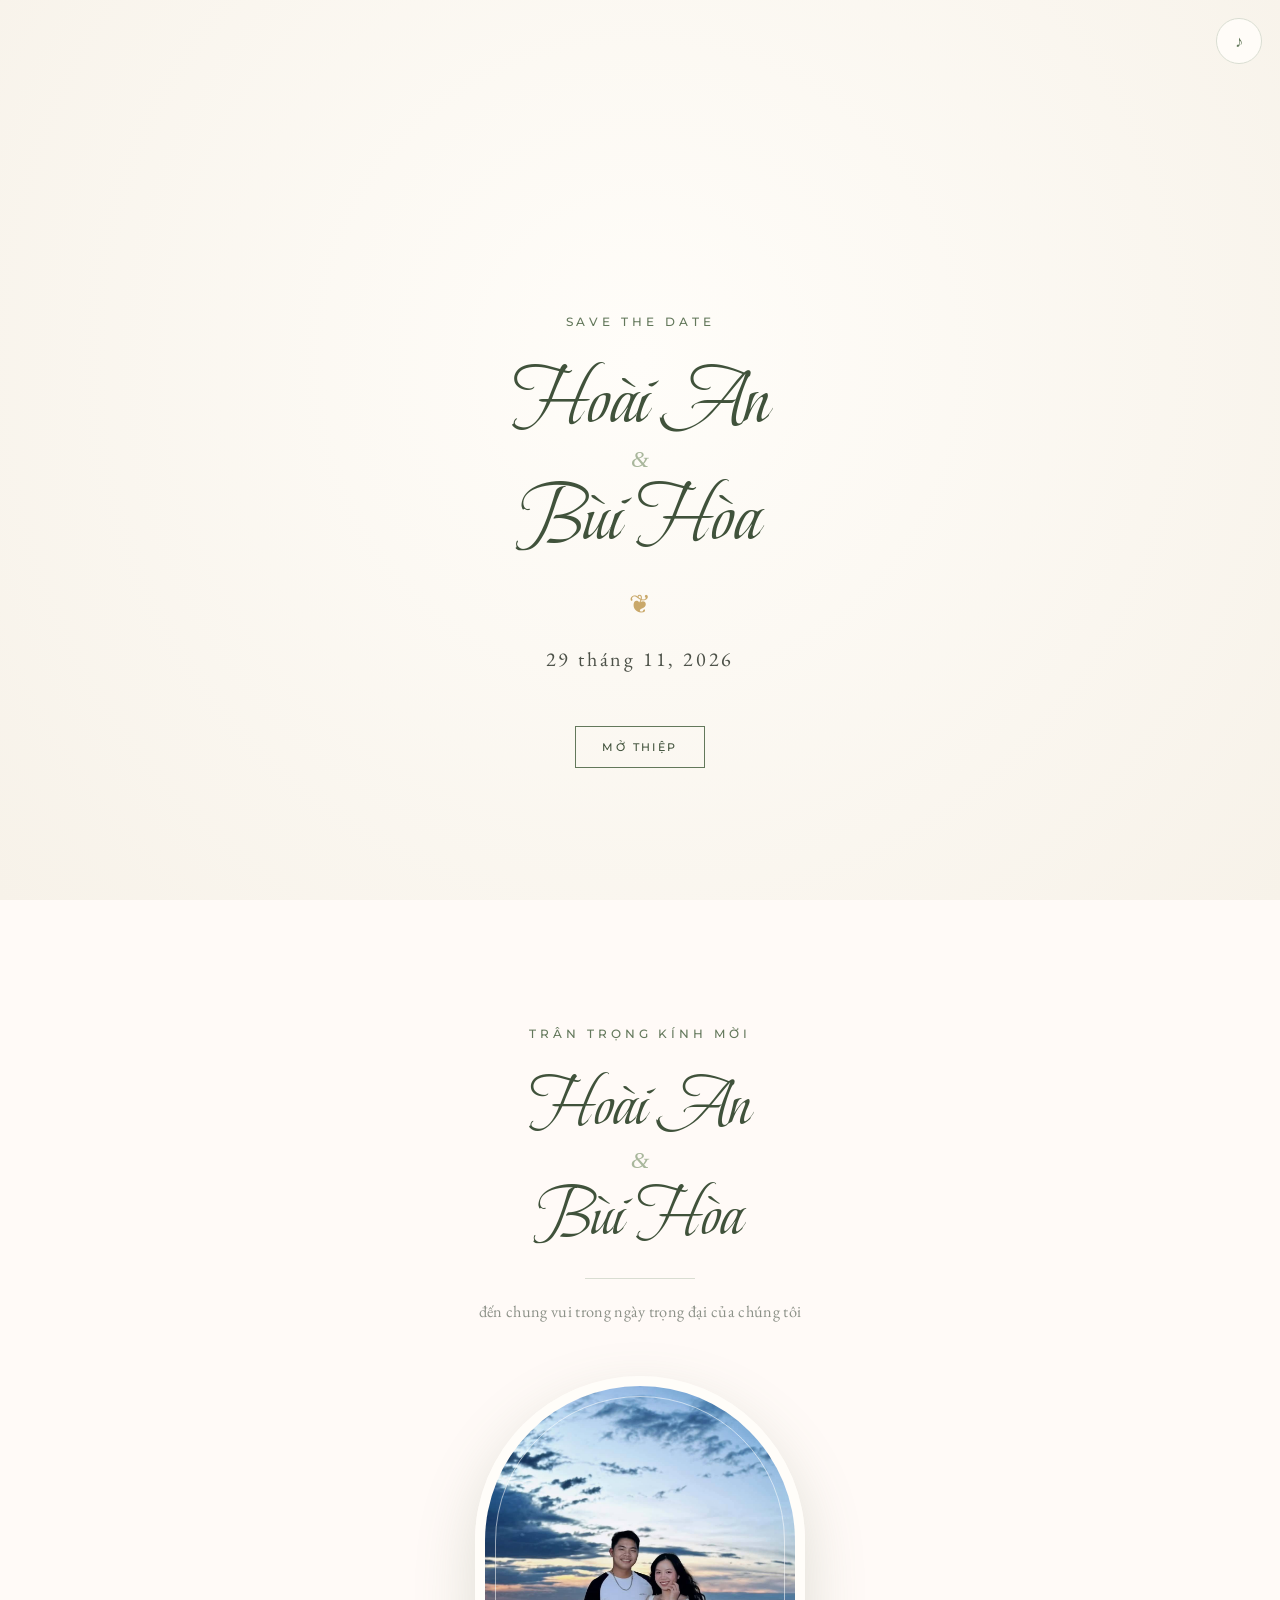
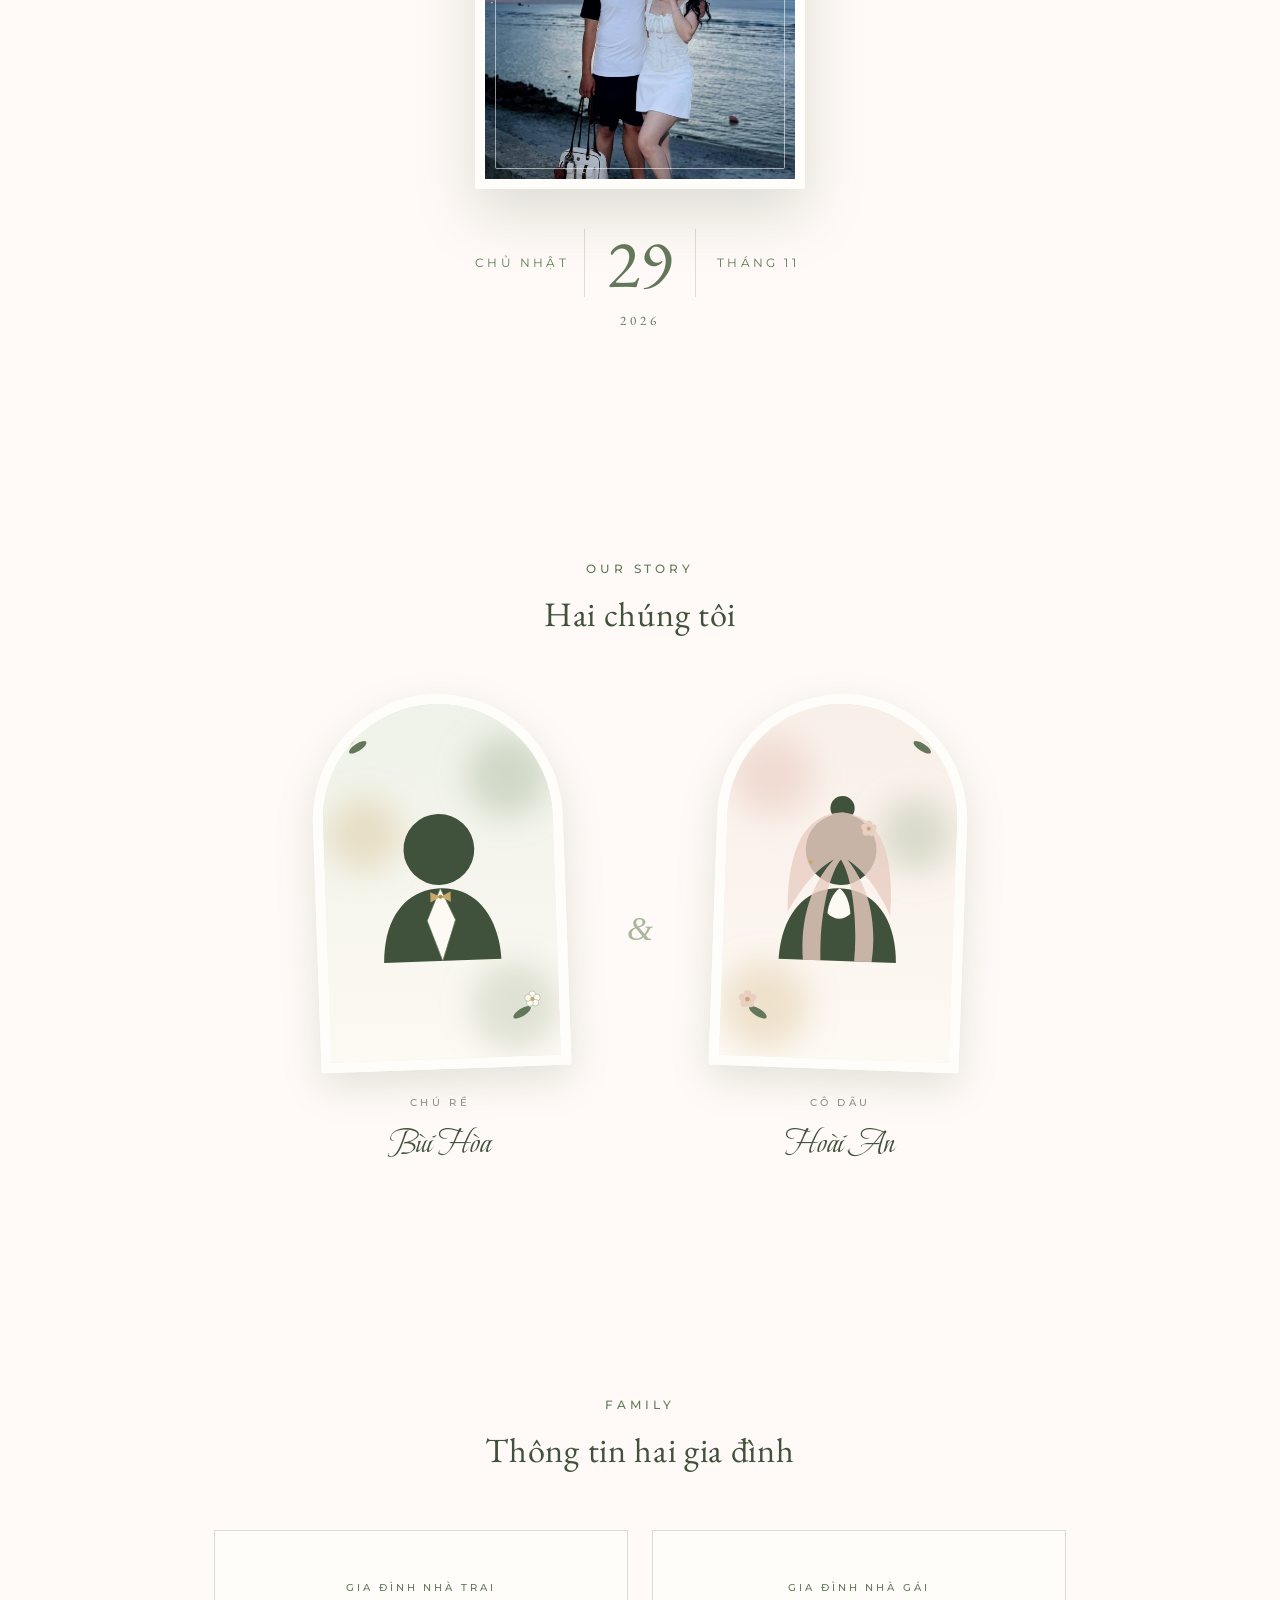
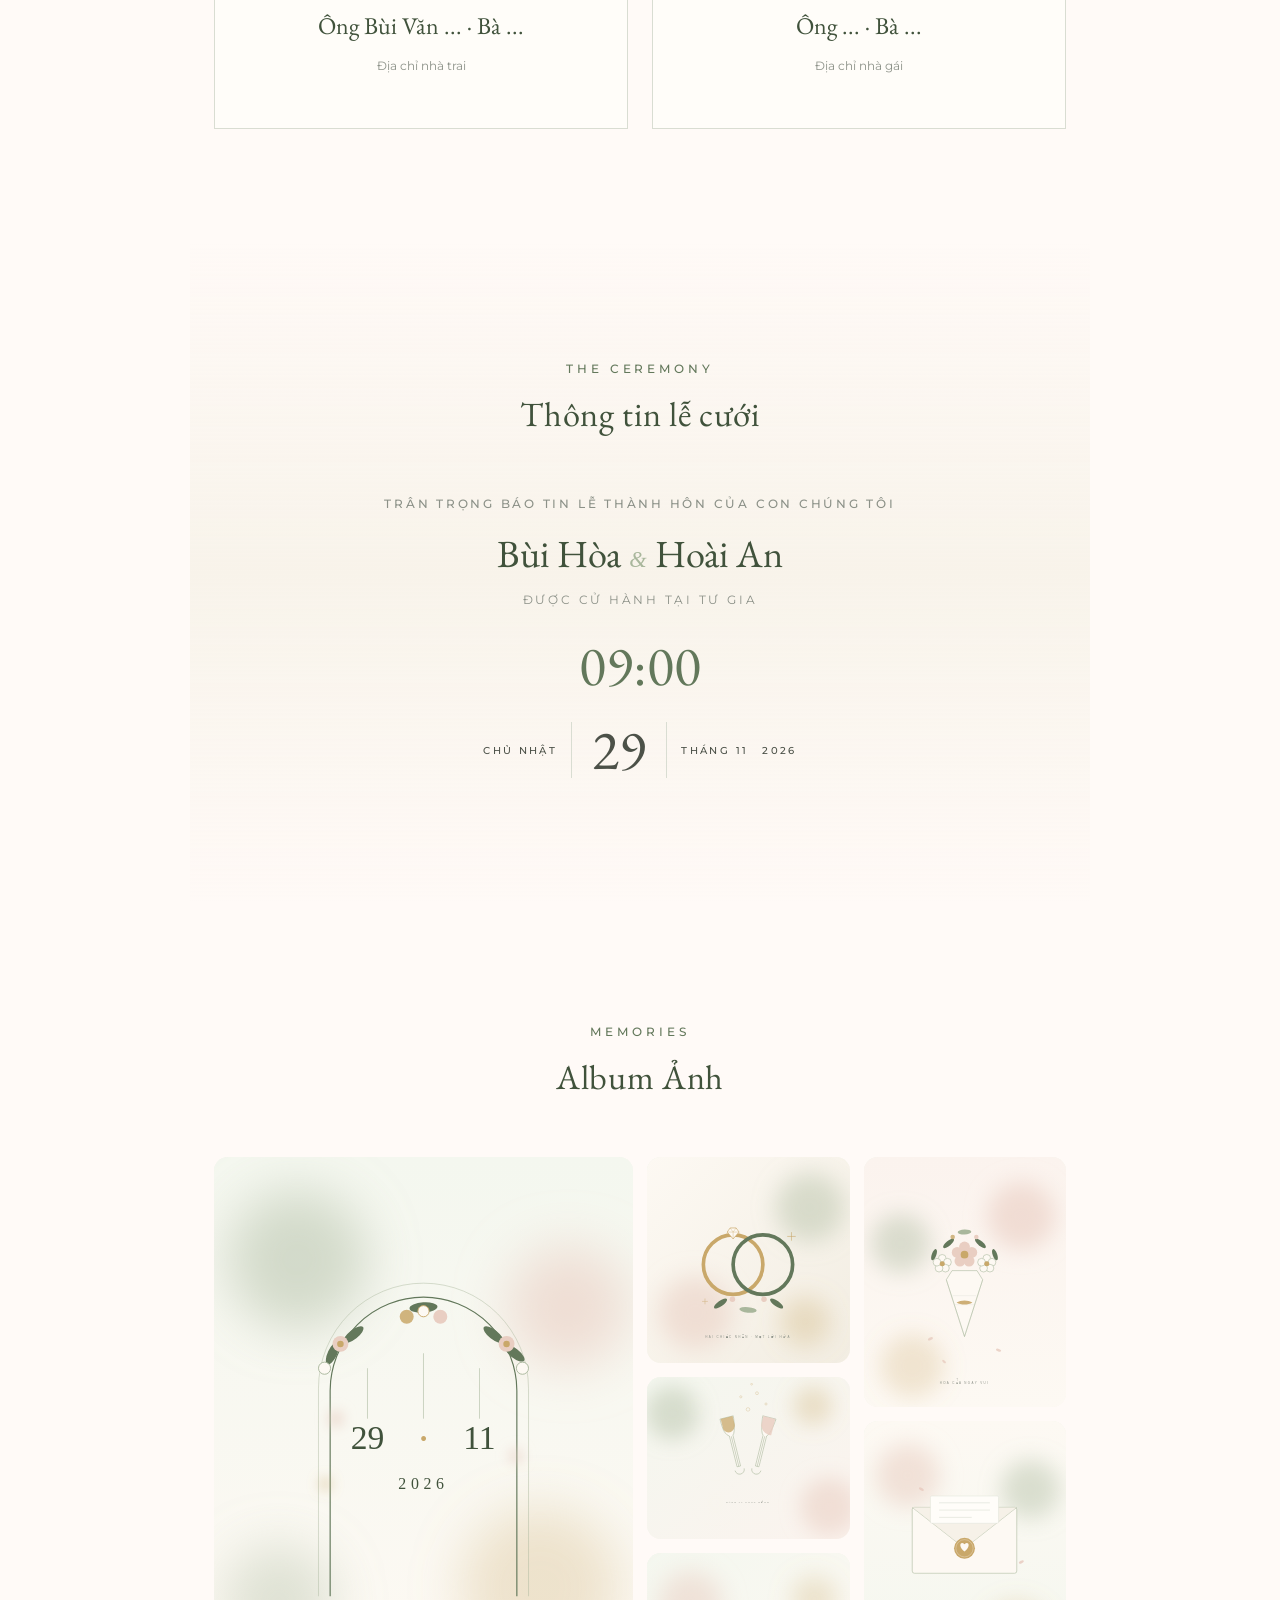
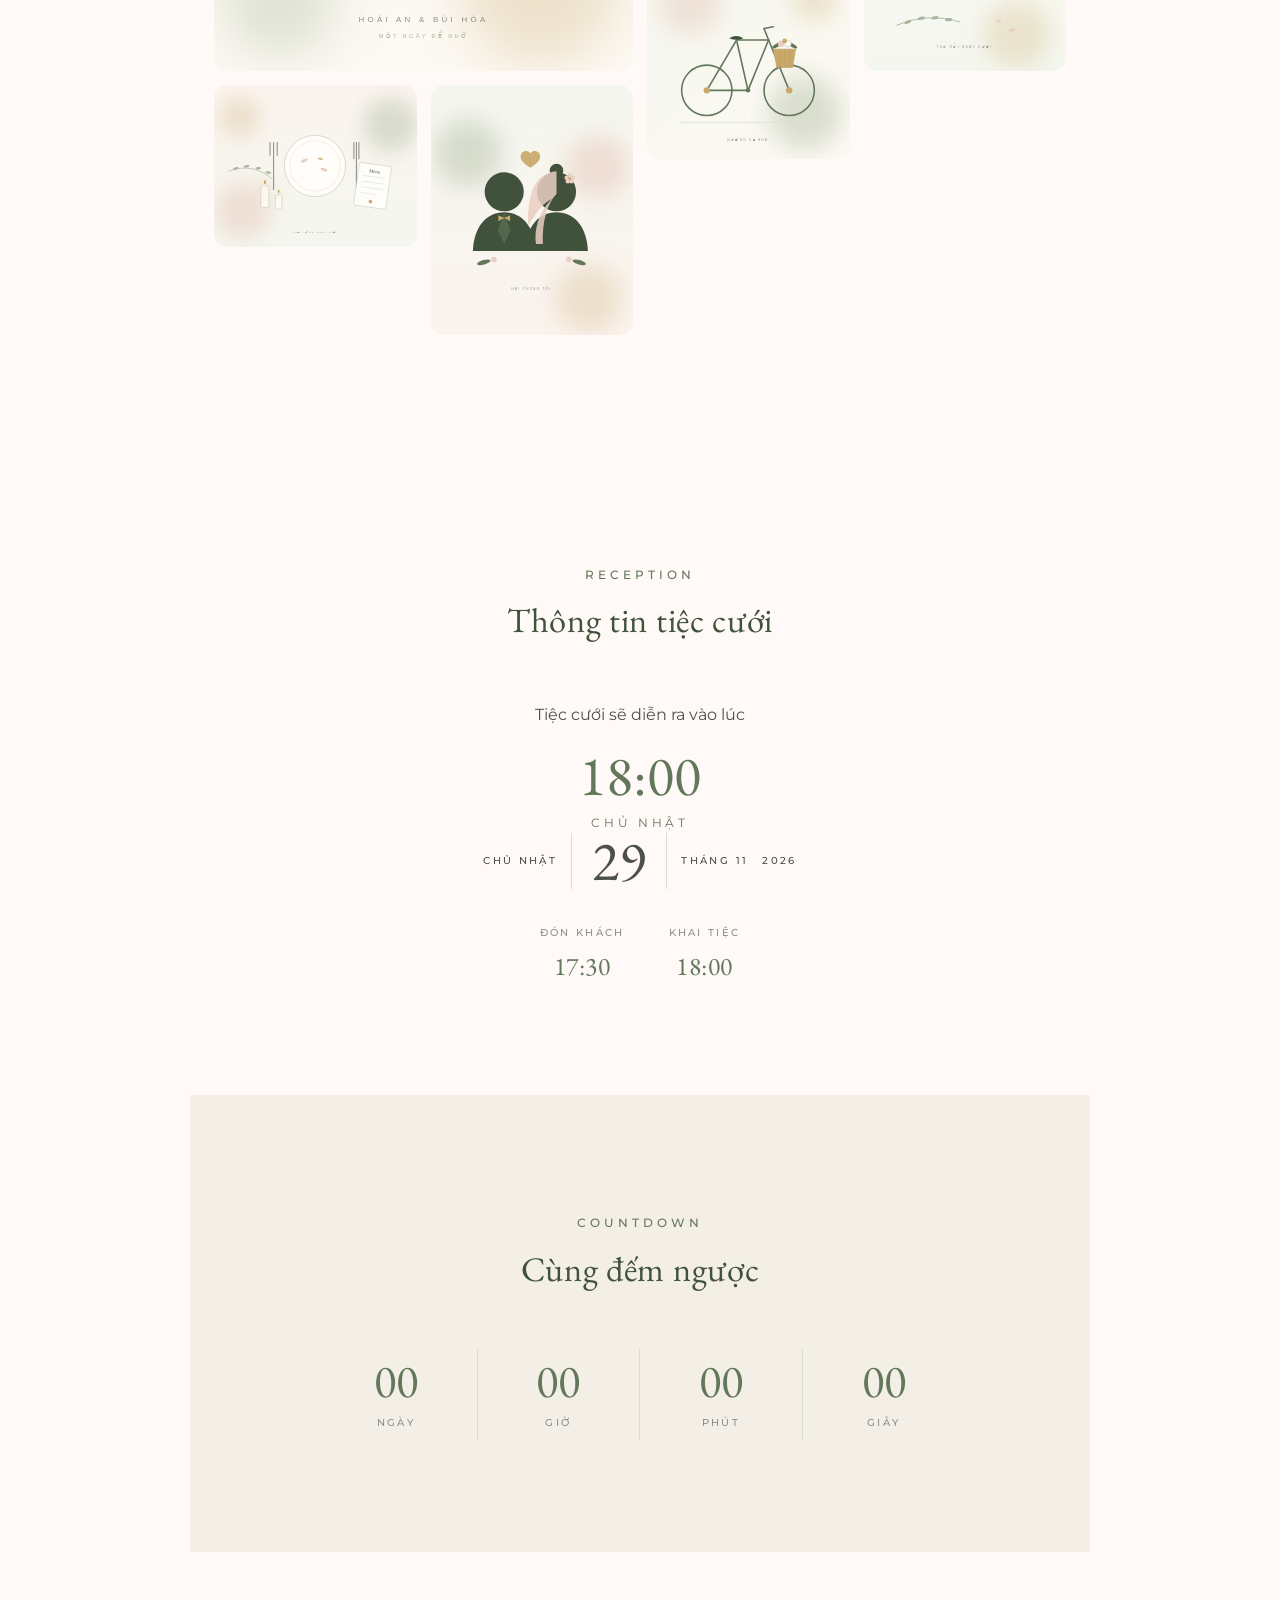
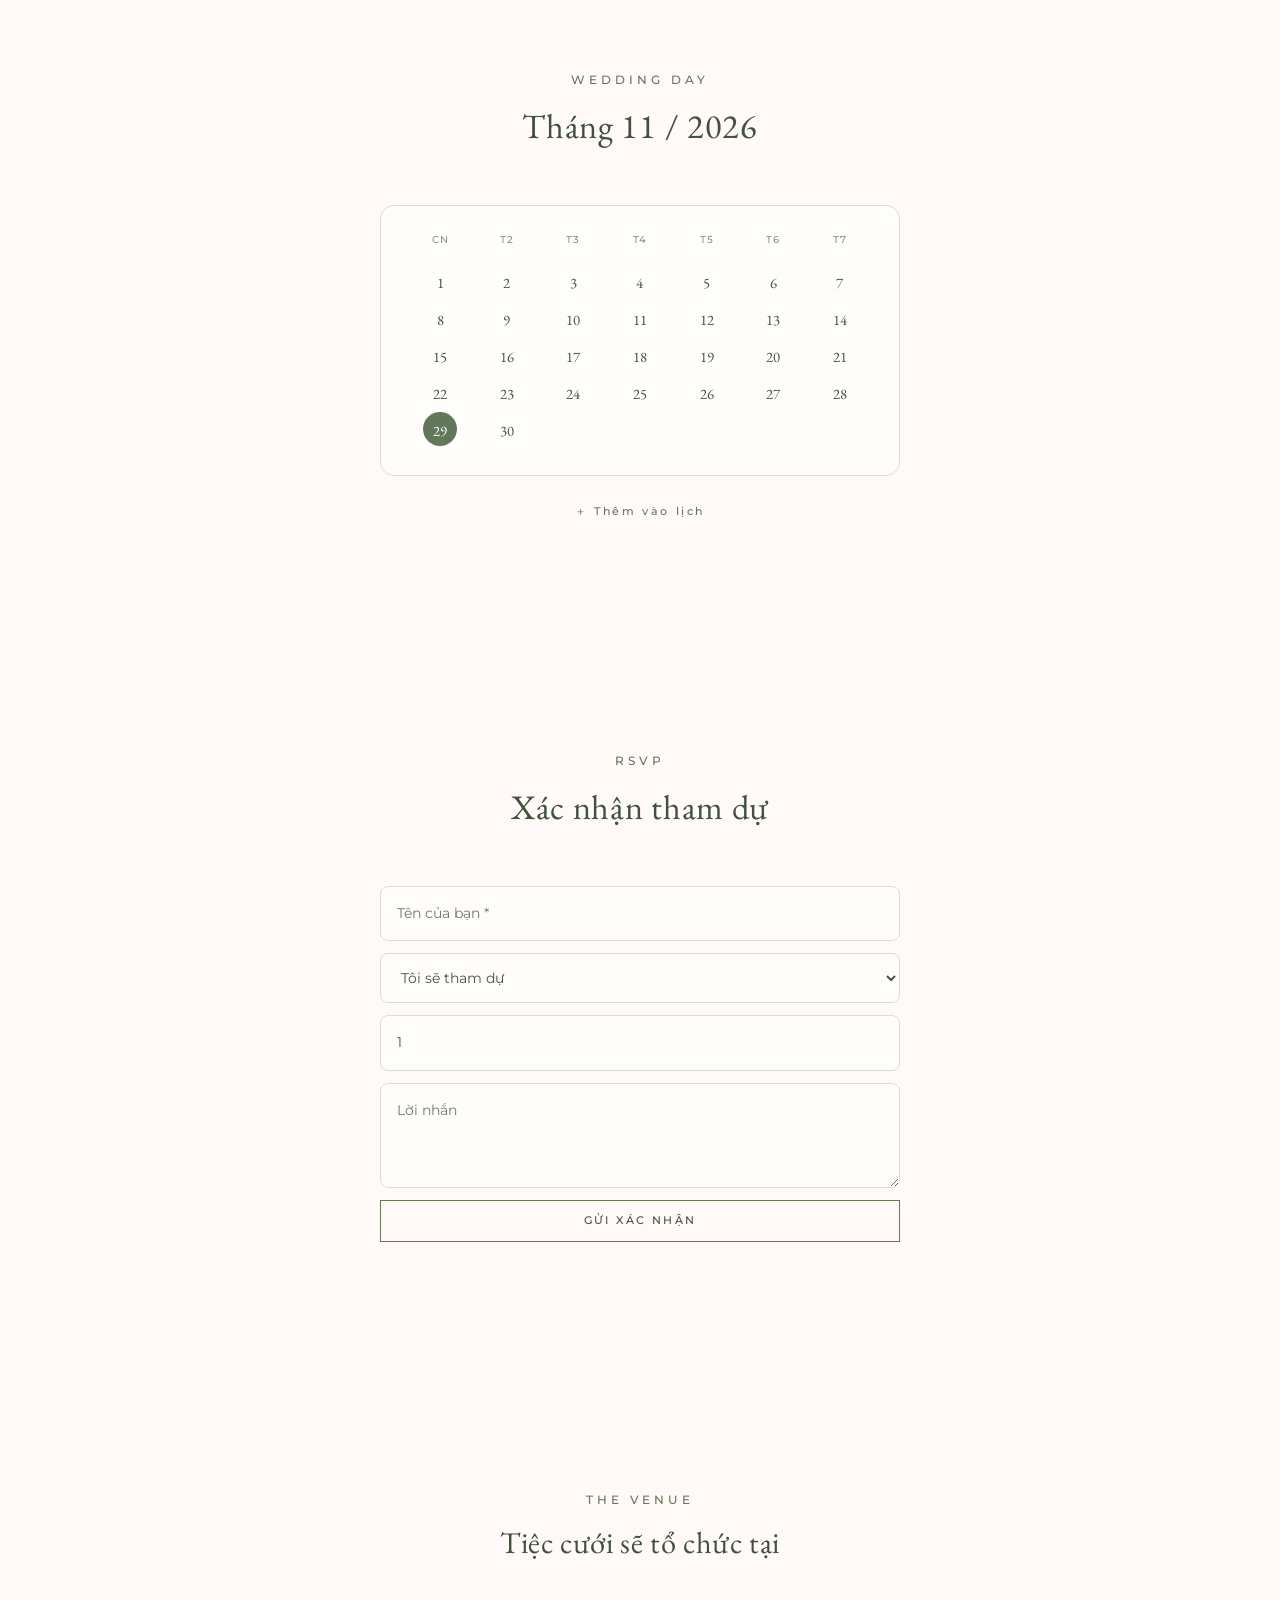
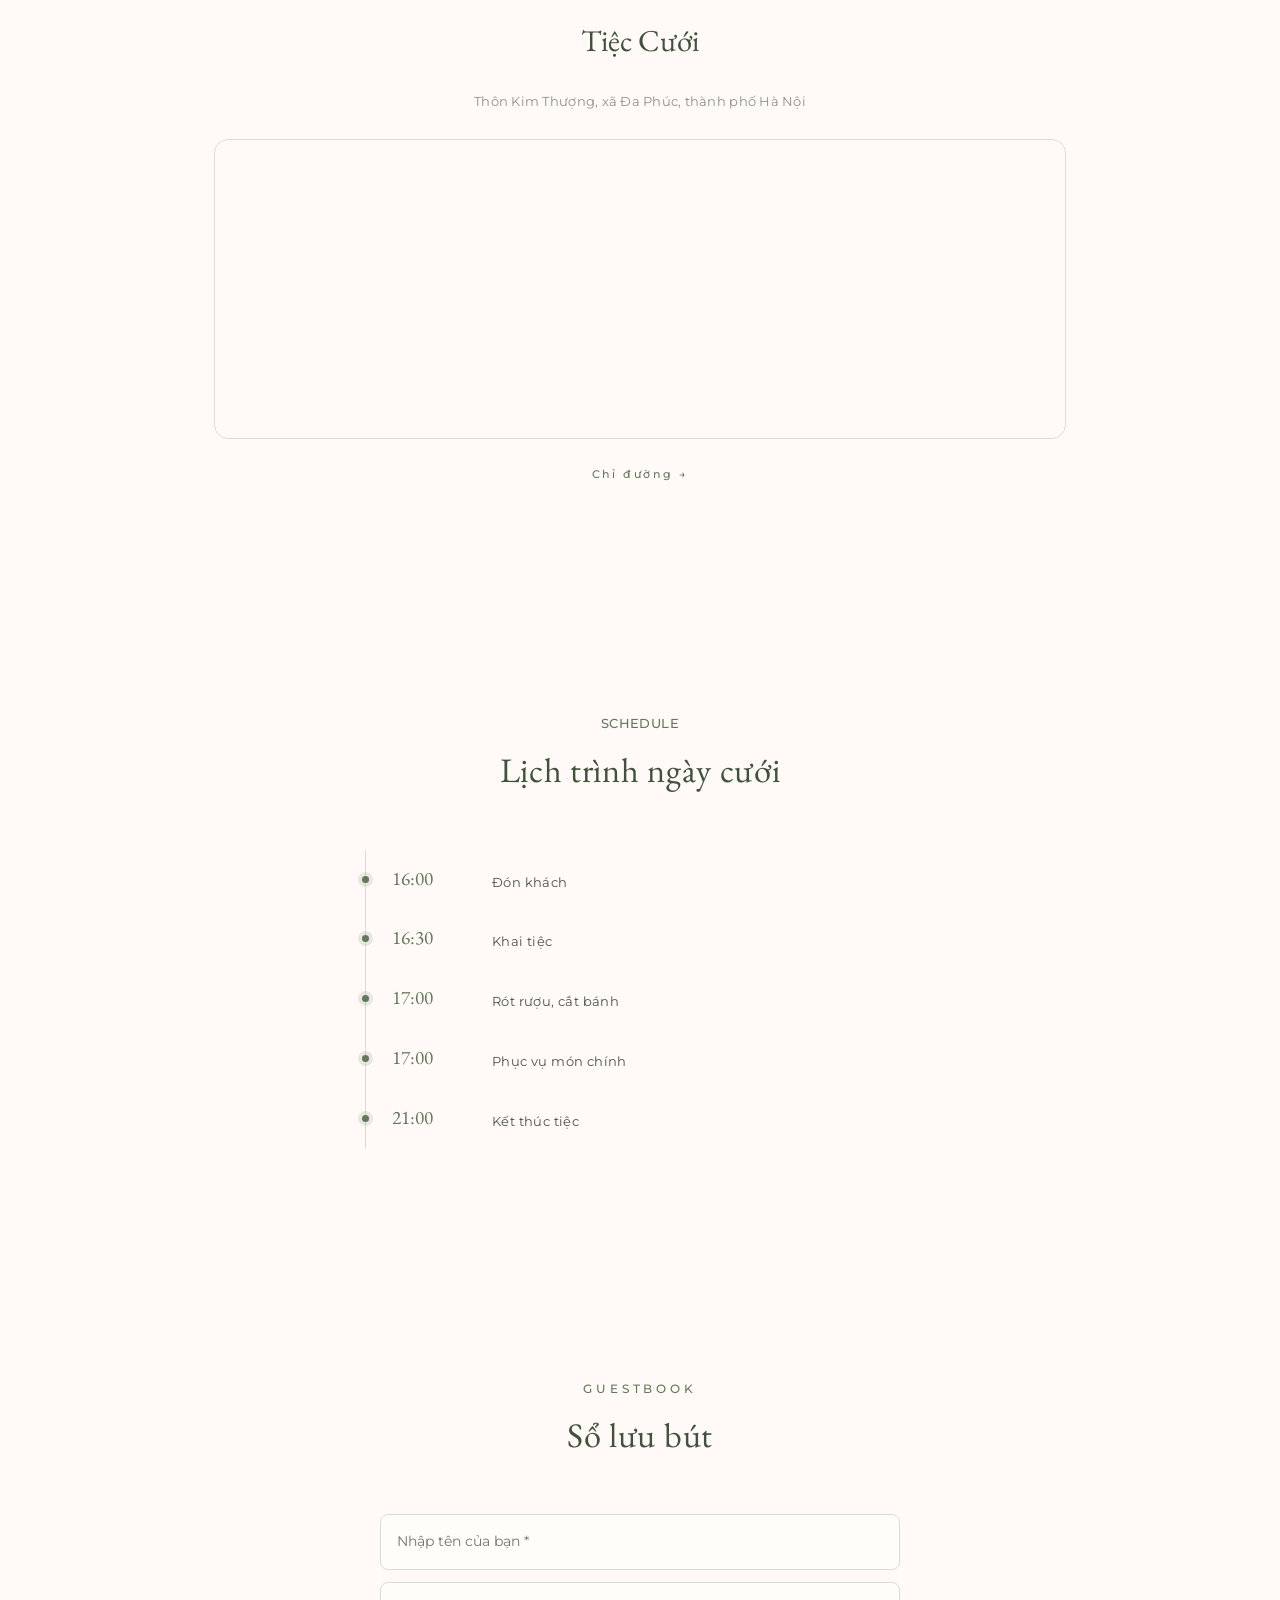
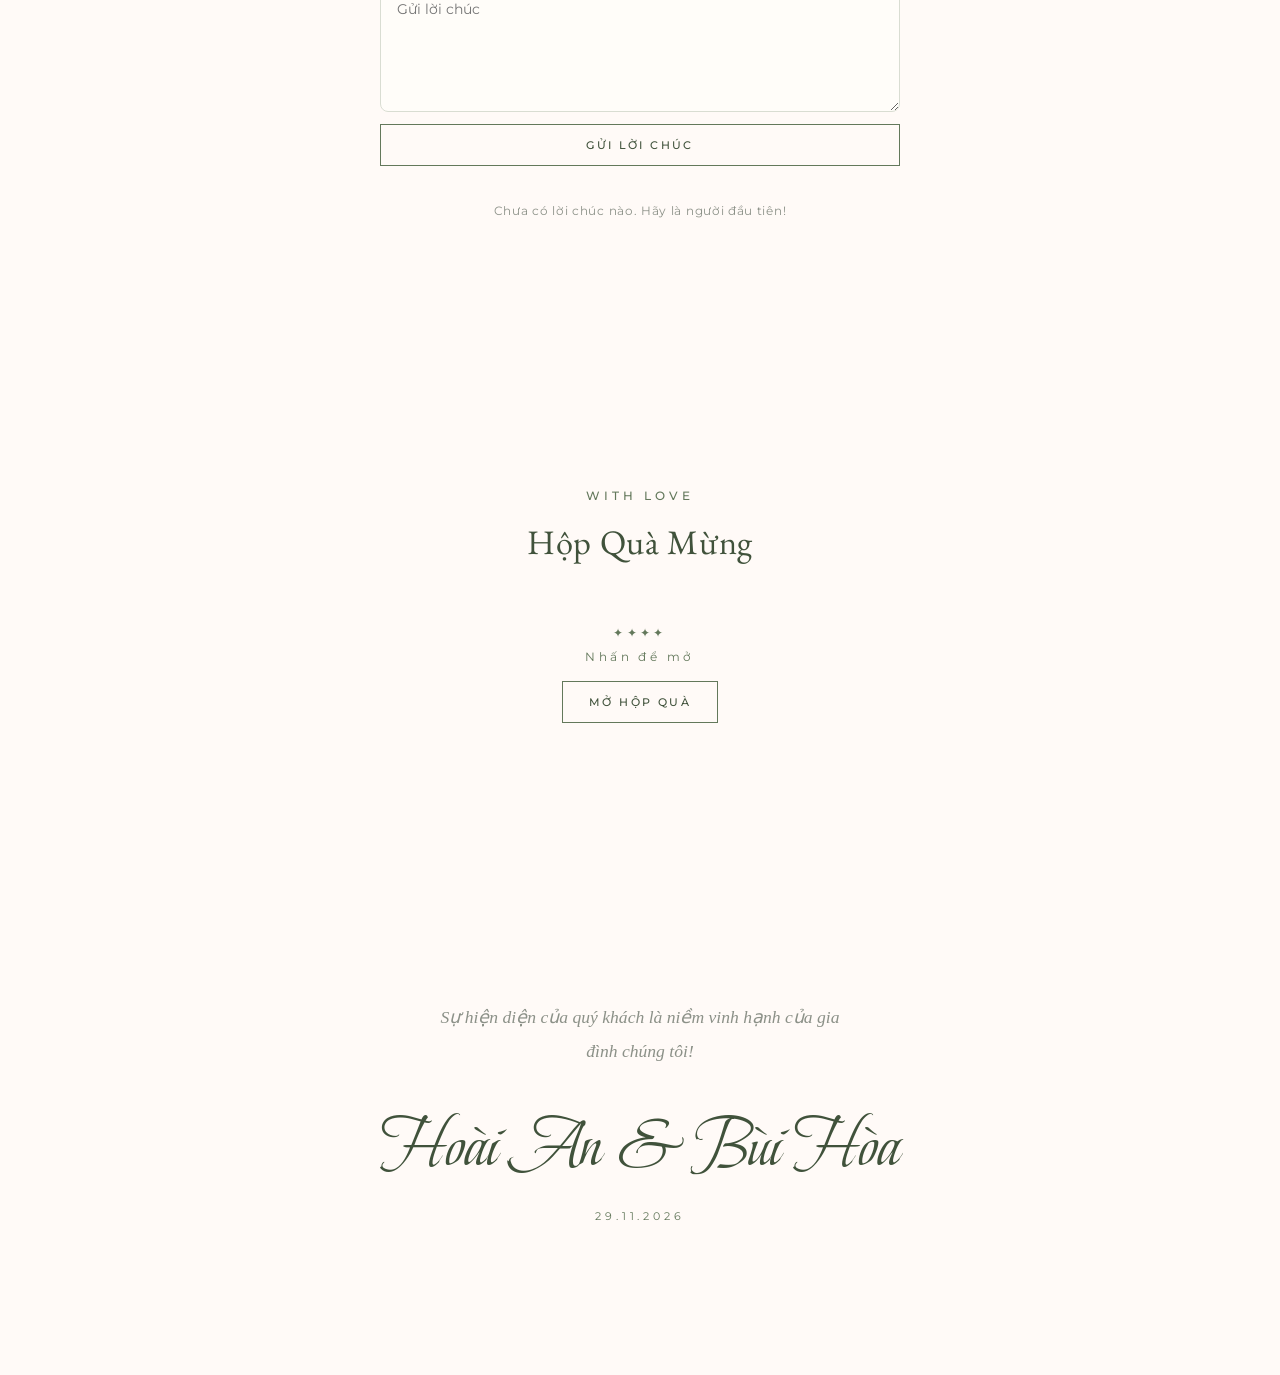
==== commit c4634cee: "sua chi duong" ====
--- a/index.html
+++ b/index.html
@@ -142,13 +142,15 @@
     <section class="rsvp section reveal">
       <div class="section-heading"><span>RSVP</span><h3>Xác nhận tham dự</h3></div>
       <form id="rsvpForm" class="form-card">
+        <input class="hp-field" name="website" tabindex="-1" autocomplete="off" aria-hidden="true">
         <input required name="name" placeholder="Tên của bạn *">
         <select name="attendance"><option value="yes">Tôi sẽ tham dự</option><option value="no">Tôi không thể tham dự</option></select>
         <input name="guests" type="number" min="1" value="1" placeholder="Số người">
         <textarea name="note" rows="3" placeholder="Lời nhắn"></textarea>
         <button type="submit">GỬI XÁC NHẬN</button>
       </form>
-      <p class="local-note" id="rsvpNote">Biểu mẫu đang chạy cục bộ. Có thể nối Formspree/Google Sheets sau.</p>
+      <p class="local-note" id="rsvpNote"></p>
+      <p class="rsvp-stats" id="rsvpStats"></p>
     </section>
 
     <section class="venue section reveal">
@@ -162,10 +164,10 @@
     <section class="timeline section reveal">
       <div class="section-heading"><span>SCHEDULE</span><h3>Lịch trình ngày cưới</h3></div>
       <ol>
-        <li><time>17:30</time><span>Đón khách</span></li>
-        <li><time>18:00</time><span>Khai tiệc</span></li>
-        <li><time>18:30</time><span>Rót rượu, cắt bánh</span></li>
-        <li><time>19:00</time><span>Phục vụ món chính</span></li>
+        <li><time>16:00</time><span>Đón khách</span></li>
+        <li><time>16:30</time><span>Khai tiệc</span></li>
+        <li><time>17:00</time><span>Rót rượu, cắt bánh</span></li>
+        <li><time>17:00</time><span>Phục vụ món chính</span></li>
         <li><time>21:00</time><span>Kết thúc tiệc</span></li>
       </ol>
     </section>
@@ -173,6 +175,7 @@
     <section class="guestbook section reveal">
       <div class="section-heading"><span>GUESTBOOK</span><h3>Sổ lưu bút</h3></div>
       <form id="wishForm" class="form-card">
+        <input class="hp-field" name="website" tabindex="-1" autocomplete="off" aria-hidden="true">
         <input required name="name" placeholder="Nhập tên của bạn *">
         <textarea required name="message" rows="4" placeholder="Gửi lời chúc"></textarea>
         <button type="submit">GỬI LỜI CHÚC</button>
--- a/style.css
+++ b/style.css
@@ -282,7 +282,19 @@
   border-color:var(--sage);box-shadow:0 0 0 3px rgba(169,183,156,.22);
 }
 .form-card textarea{resize:vertical}
+/* honeypot chống bot — ẩn khỏi màn hình & trình đọc màn hình */
+.hp-field,.form-card .hp-field{
+  position:absolute!important;left:-9999px!important;top:0;
+  height:1px!important;width:1px!important;padding:0!important;border:0!important;
+  opacity:0;pointer-events:none;
+}
 .local-note{text-align:center;color:var(--muted);font-size:.68rem;margin-top:18px;letter-spacing:.04em}
+.rsvp-stats{
+  text-align:center;font:italic 400 .95rem var(--serif);color:var(--green);
+  margin:14px 0 0;letter-spacing:.02em;
+}
+.rsvp-stats:empty{display:none}
+.wishes-empty{text-align:center;color:var(--muted);font-size:.72rem;letter-spacing:.06em}
 
 /* ---------- Địa điểm ---------- */
 .venue{text-align:center}
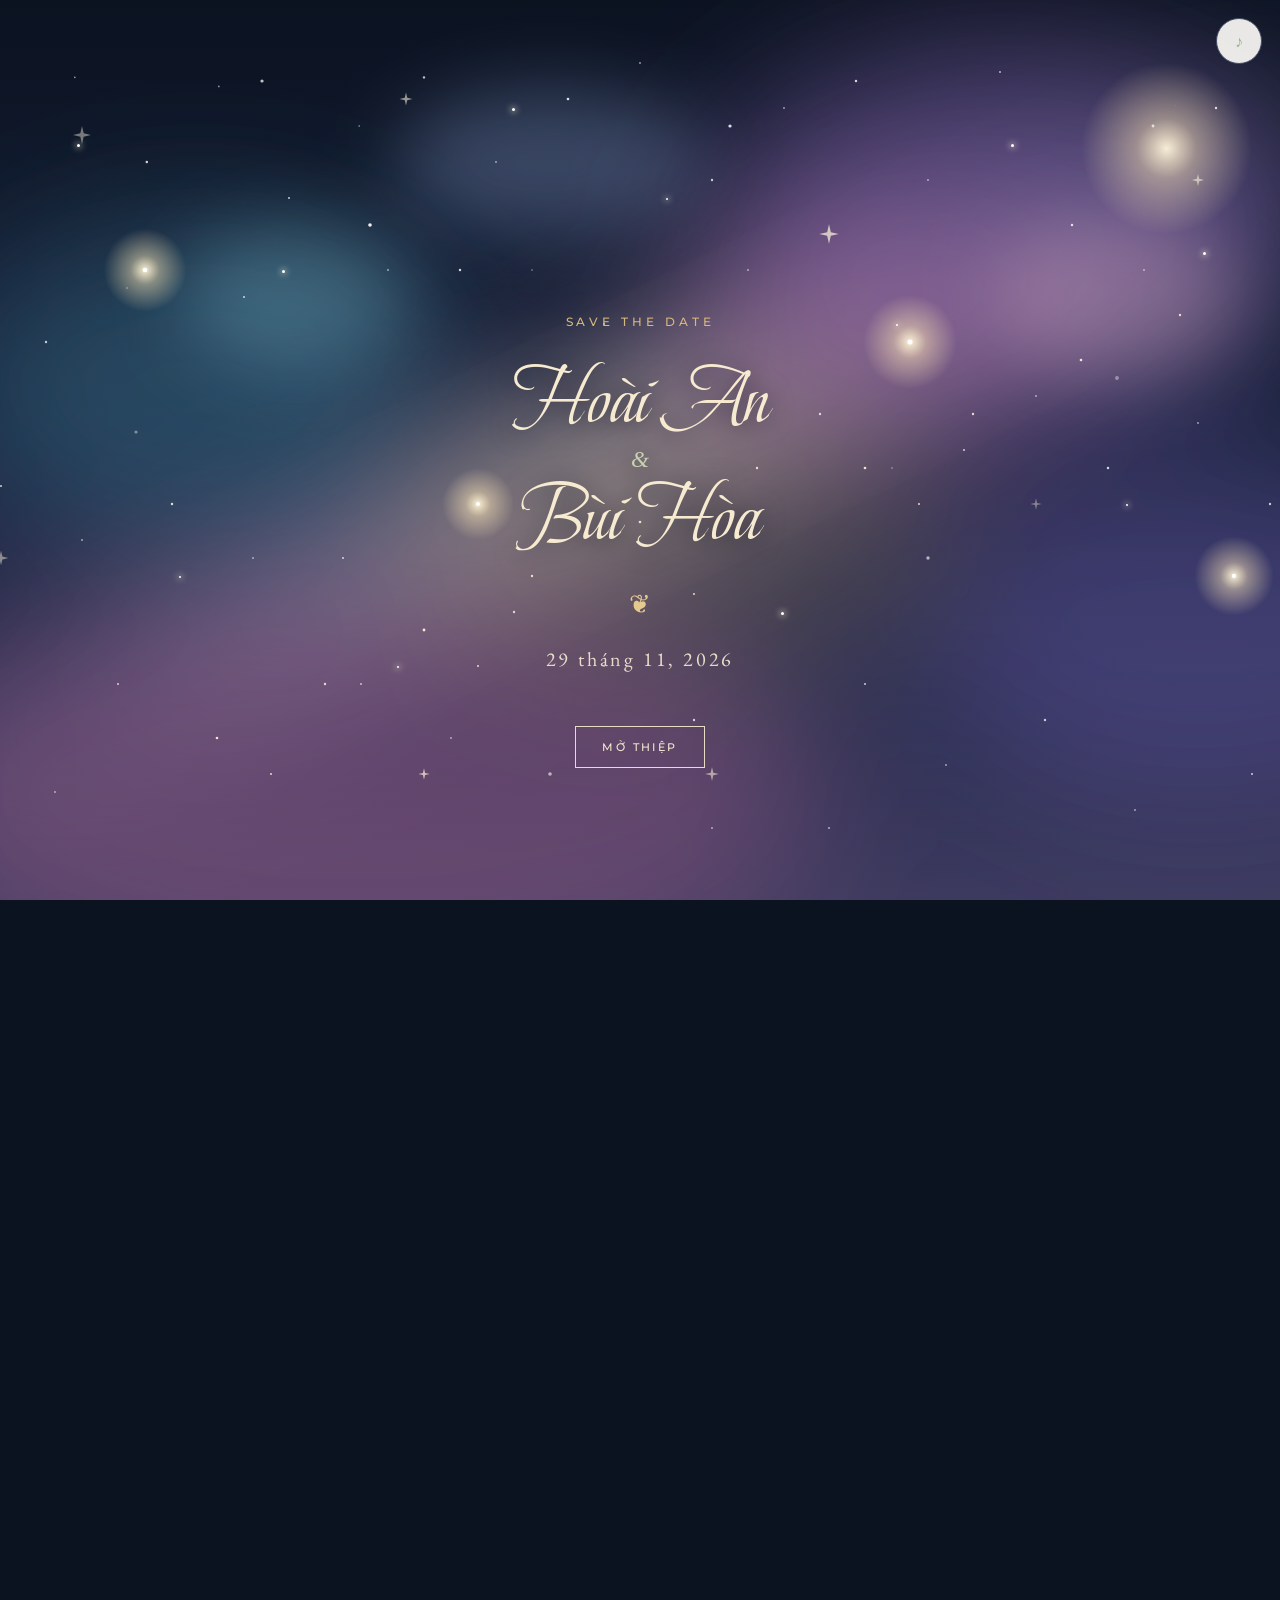
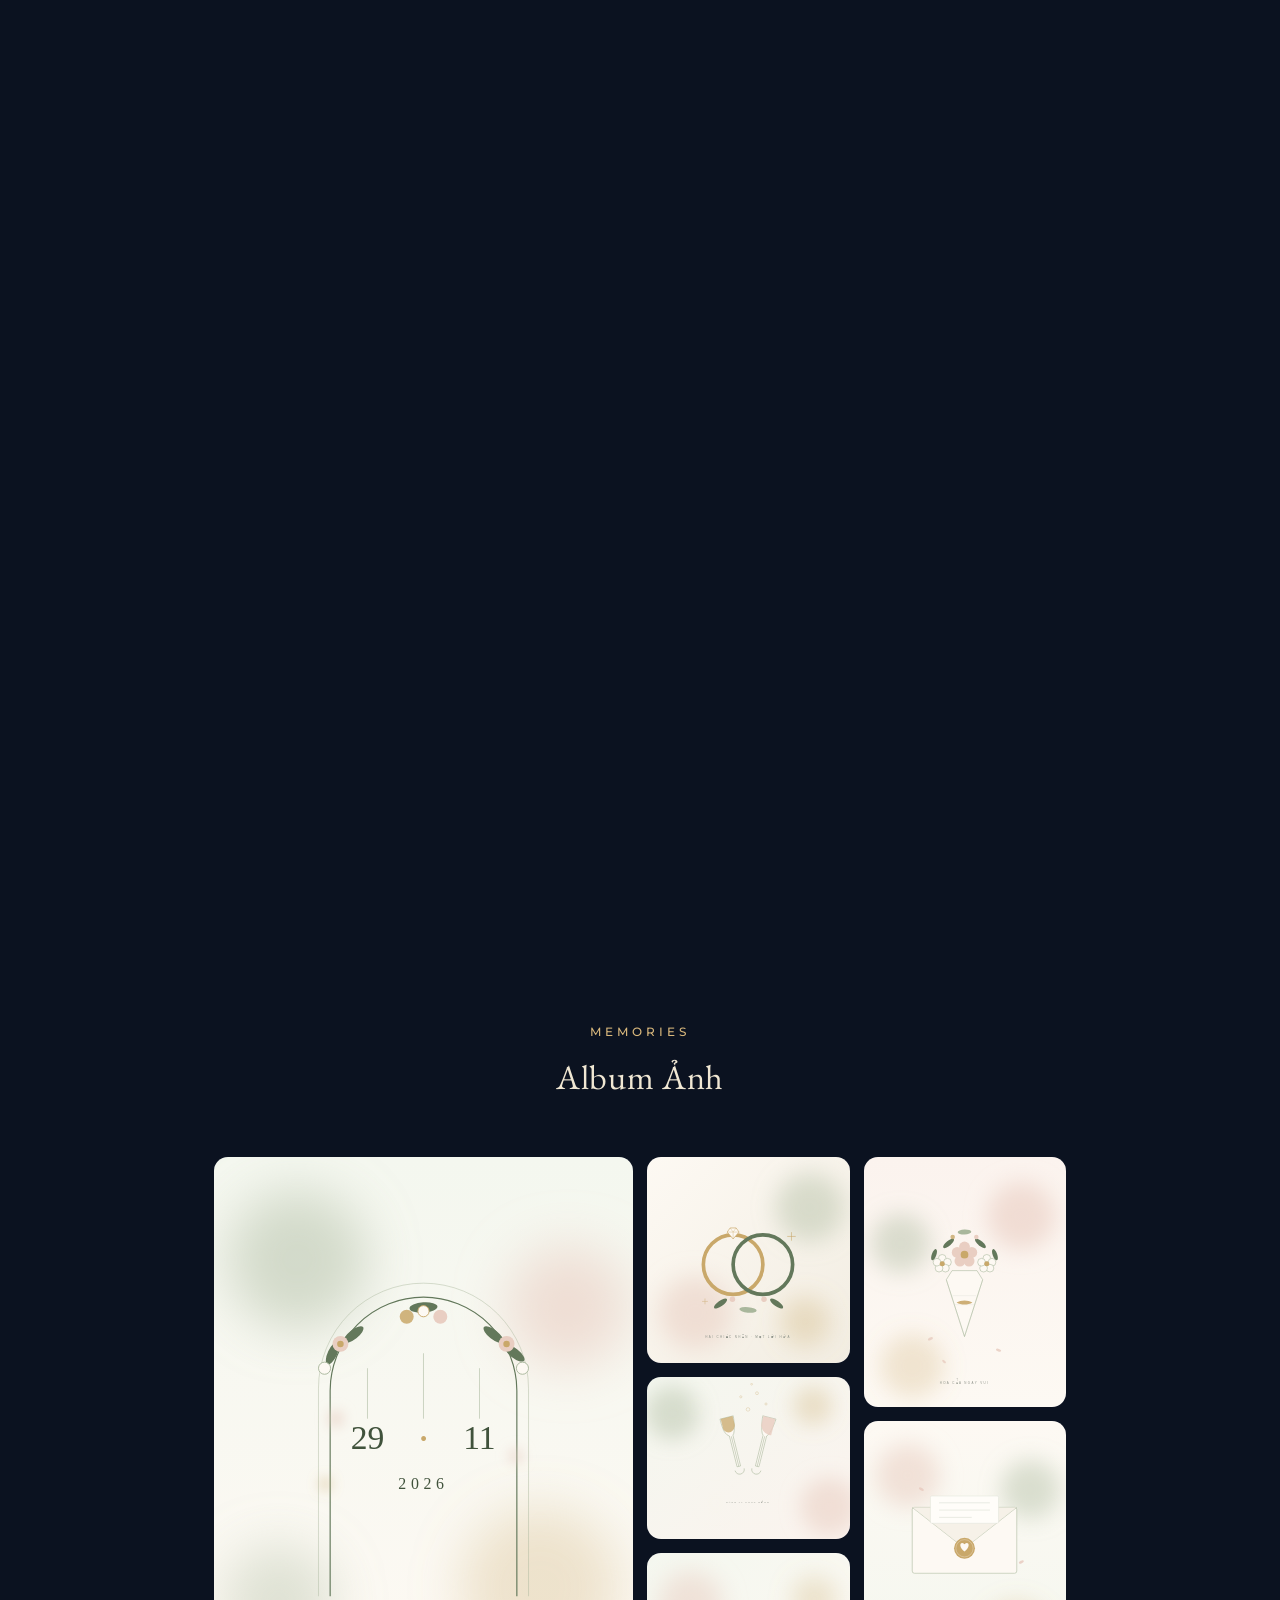
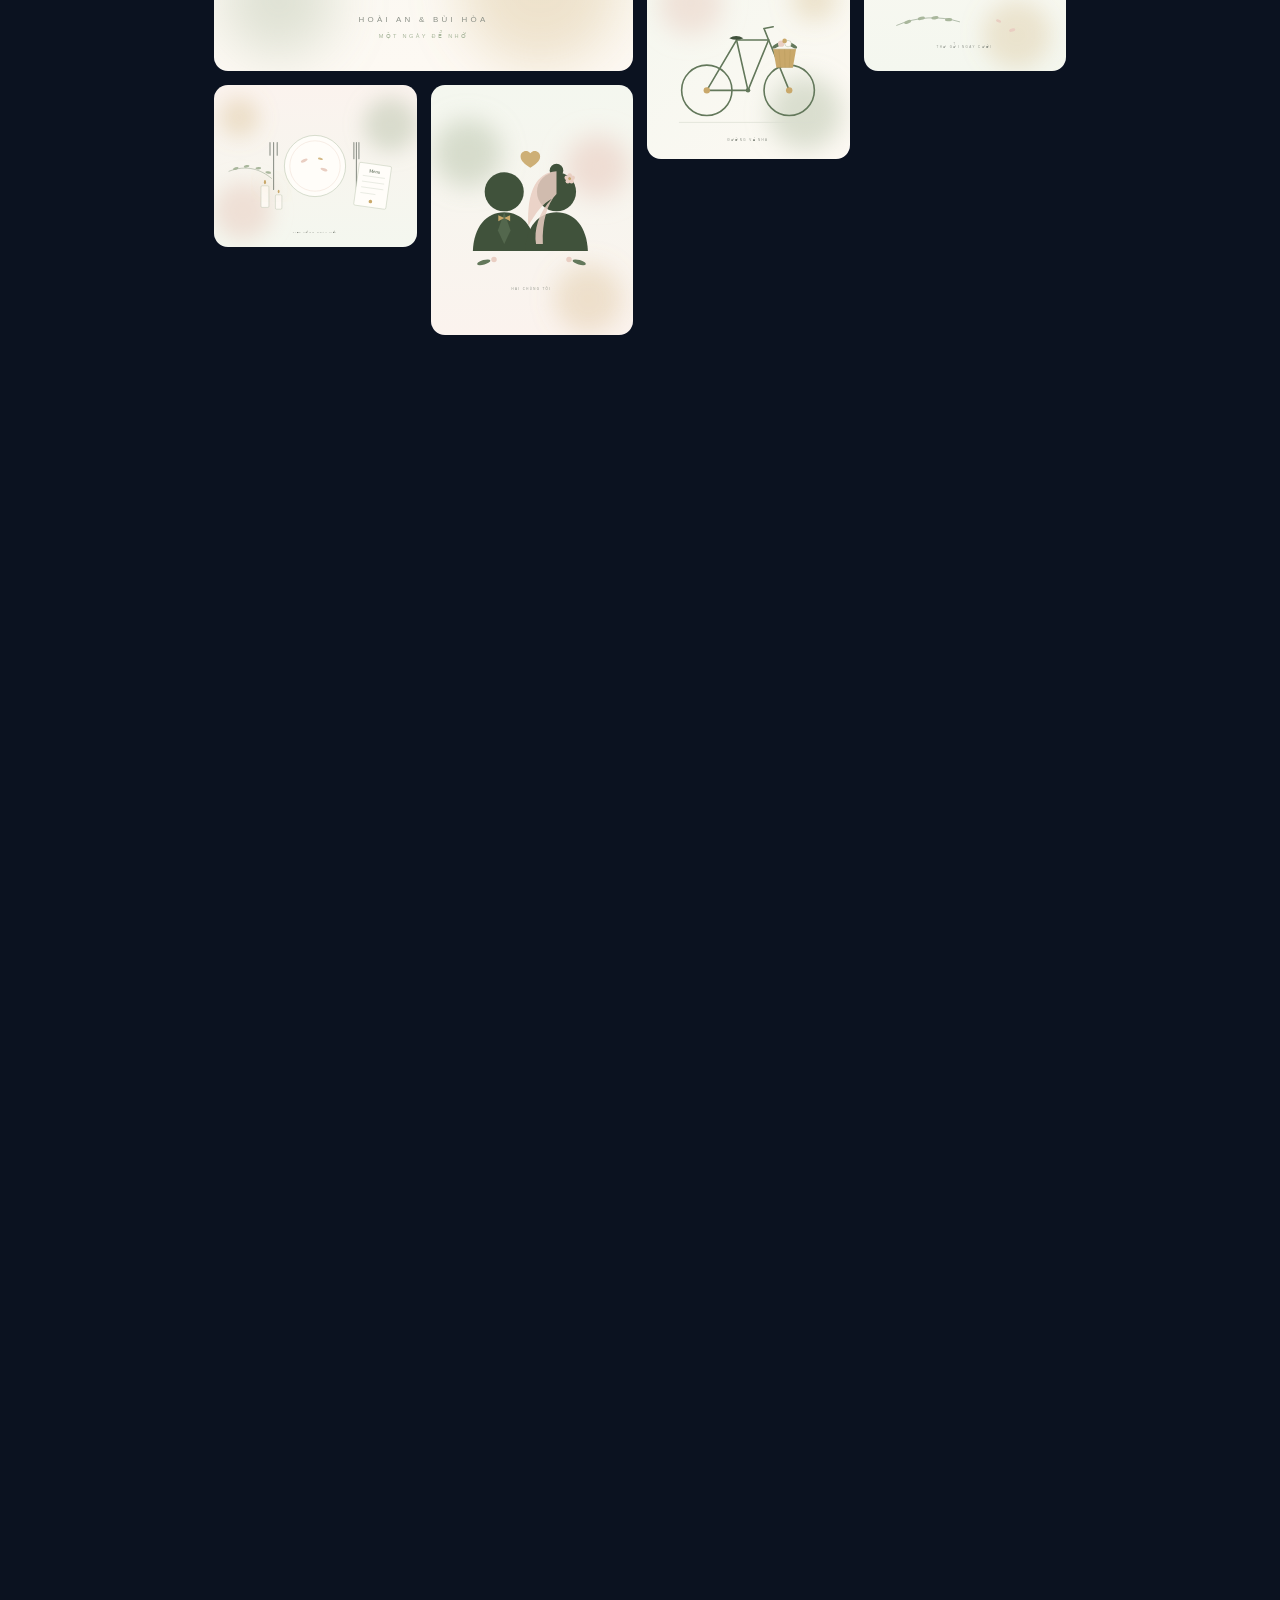
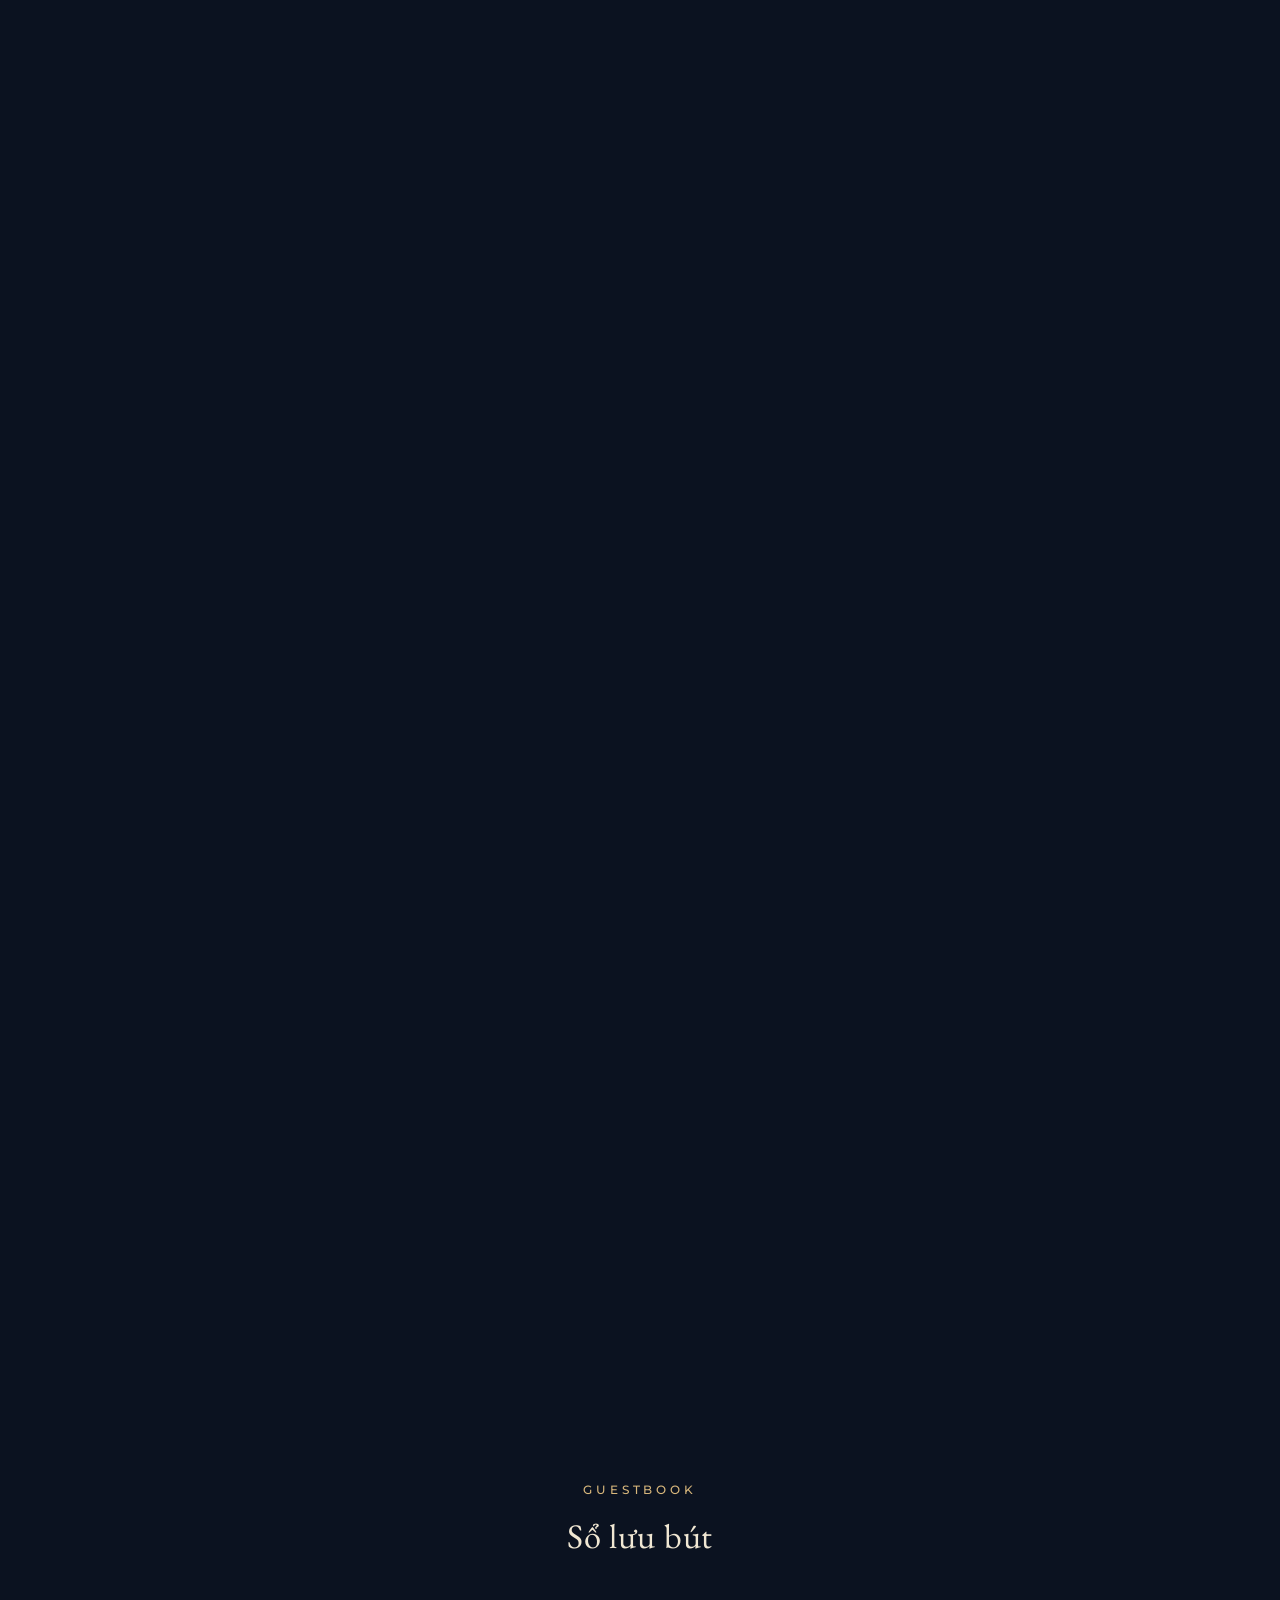
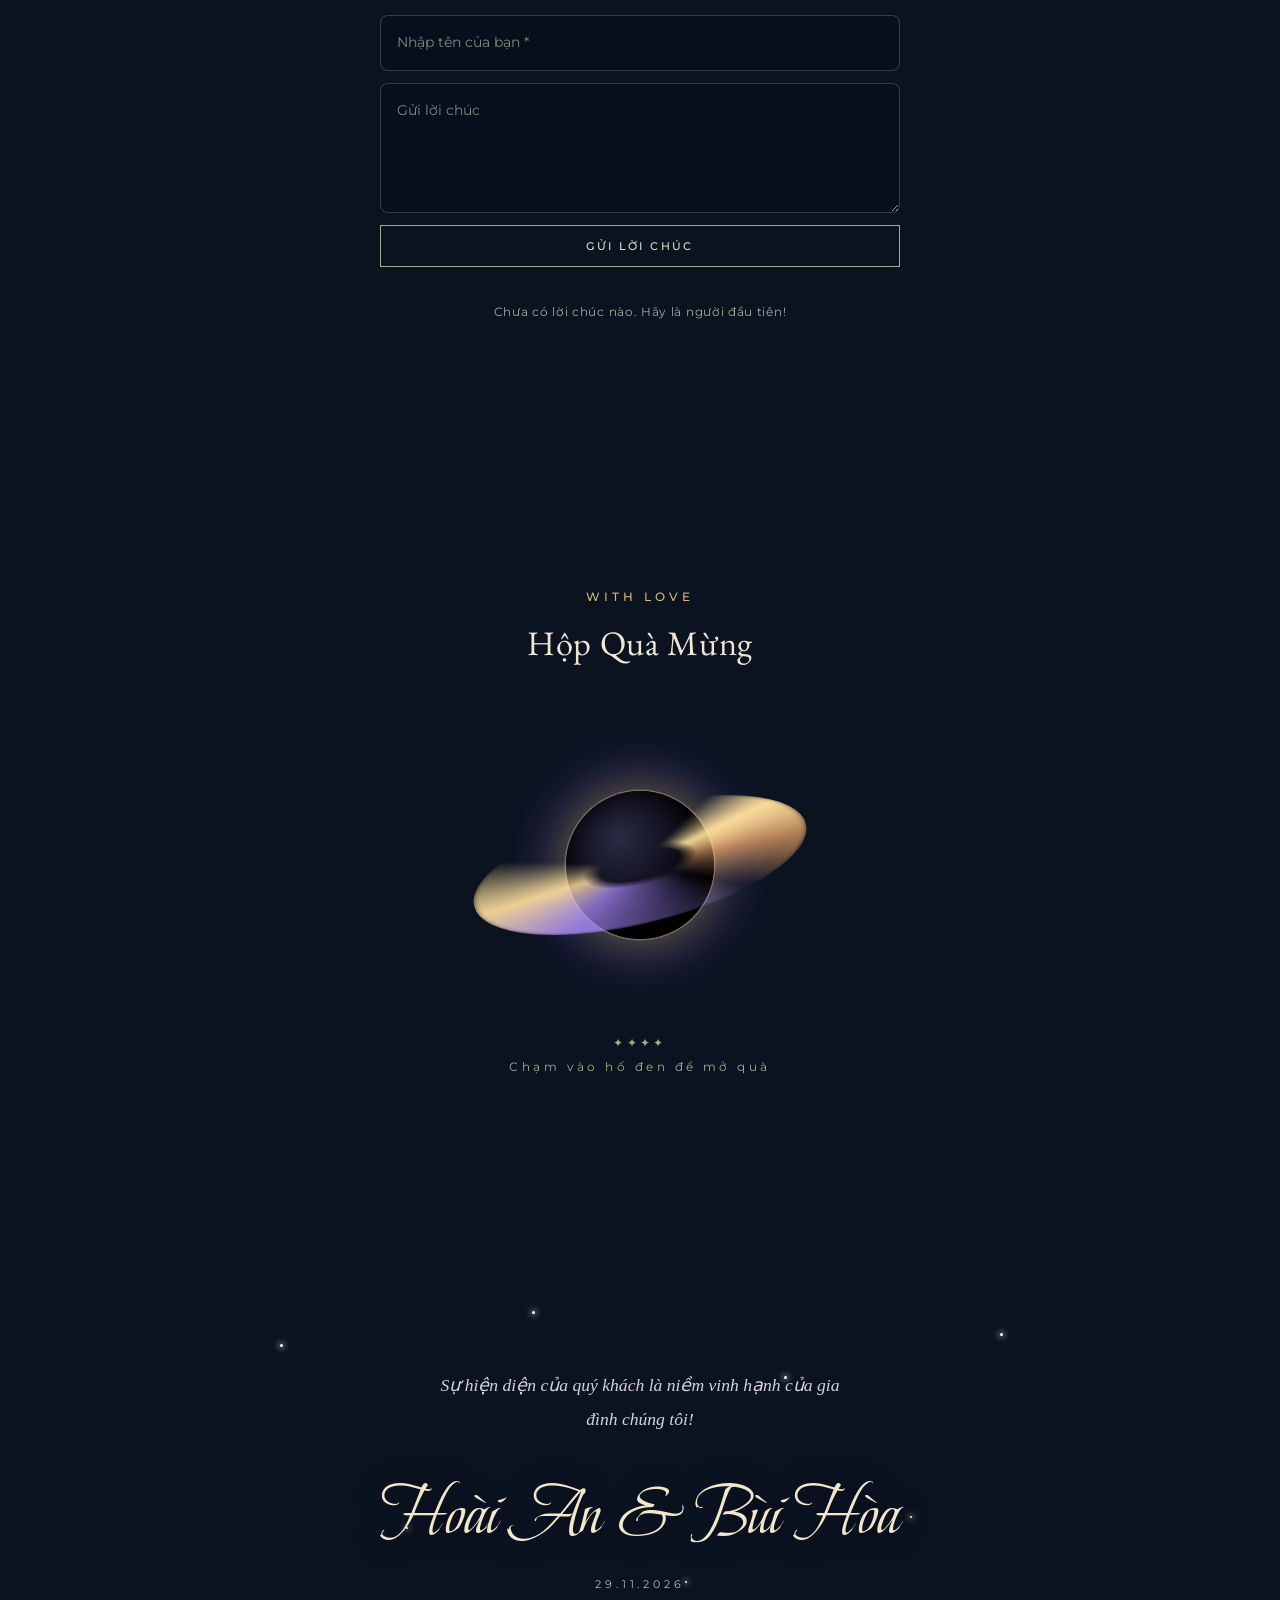
==== commit 1d29e532: "nen vu tru" ====
--- a/index.html
+++ b/index.html
@@ -3,7 +3,7 @@
 <head>
   <meta charset="utf-8">
   <meta name="viewport" content="width=device-width,initial-scale=1,viewport-fit=cover">
-  <meta name="theme-color" content="#fdfaf5">
+  <meta name="theme-color" content="#0b1220">
   <title>Hoài An & Bùi Hòa — 29.11.2026</title>
   <link rel="preconnect" href="https://fonts.googleapis.com">
   <link rel="preconnect" href="https://fonts.gstatic.com" crossorigin>
@@ -11,6 +11,7 @@
   <link rel="stylesheet" href="style.css">
 </head>
 <body>
+  <div class="sky" aria-hidden="true"></div>
   <div class="page-loader" id="loader"><span>Hoài An &amp; Bùi Hòa</span></div>
 
   <div class="music-control" id="musicControl" aria-label="Bật tắt nhạc">
@@ -24,6 +25,20 @@
   <div class="floral floral-c" data-speed="0.06"></div>
 
   <section class="cover" id="cover">
+    <div class="stars" aria-hidden="true">
+      <i style="left:6%;top:16%;--t:3.1s;--d:.3s"></i>
+      <i style="left:14%;top:64%;--t:2.6s;--d:1.1s"></i>
+      <i style="left:22%;top:30%;--t:3.6s;--d:.7s"></i>
+      <i style="left:31%;top:74%;--t:2.9s;--d:1.8s"></i>
+      <i style="left:40%;top:12%;--t:3.3s;--d:.1s"></i>
+      <i style="left:52%;top:22%;--t:2.7s;--d:2.2s"></i>
+      <i style="left:61%;top:68%;--t:3.8s;--d:.9s"></i>
+      <i style="left:70%;top:36%;--t:2.8s;--d:1.4s"></i>
+      <i style="left:79%;top:16%;--t:3.4s;--d:.5s"></i>
+      <i style="left:88%;top:56%;--t:2.5s;--d:2s"></i>
+      <i style="left:94%;top:28%;--t:3.2s;--d:1.6s"></i>
+      <i class="shooting-star" style="--sd:2.5s"></i>
+    </div>
     <div class="cover-flower cover-flower-left"></div>
     <div class="cover-flower cover-flower-right"></div>
     <div class="petals" aria-hidden="true">
@@ -157,8 +172,11 @@
       <div class="section-heading"><span>THE VENUE</span><h3>Tiệc cưới sẽ tổ chức tại</h3></div>
       <h3 id="venueName"></h3>
       <p id="venueAddress"></p>
-      <div class="map-wrap"><iframe id="mapFrame" loading="lazy" referrerpolicy="no-referrer-when-downgrade"></iframe></div>
-      <a id="mapsLink" class="map-link" target="_blank" rel="noopener">Chỉ đường →</a>
+      <figure class="map-card reveal">
+        <img src="assets/images/map.svg" alt="Sơ đồ làng Kim Thượng: nhà cô dâu (tiệc tại gia) và nhà văn hóa cuối làng (tiệc nhà chú rể) cách nhau 2 con ngõ; đường từ Hà Nội và Từ Sơn, Bắc Ninh" loading="lazy">
+        <a id="mapsLink" class="map-btn" target="_blank" rel="noopener">CHỈ ĐƯỜNG — GOOGLE MAPS</a>
+      </figure>
+      <a id="osmLink" class="map-link" target="_blank" rel="noopener">Mở bản đồ lớn ↗</a>
     </section>
 
     <section class="timeline section reveal">
@@ -185,11 +203,26 @@
 
     <section class="gift section reveal">
       <div class="section-heading"><span>WITH LOVE</span><h3>Hộp Quà Mừng</h3></div>
-      <p class="gift-hint">✦✦✦✦<br>Nhấn để mở</p>
-      <button class="gift-open" id="giftOpen">MỞ HỘP QUÀ</button>
+      <button class="blackhole" id="giftOpen" aria-label="Chạm để mở hộp quà">
+        <span class="bh-glow"></span>
+        <span class="bh-tilt bh-tilt-back"><span class="bh-disk"></span></span>
+        <span class="bh-core"></span>
+        <span class="bh-tilt bh-tilt-front"><span class="bh-disk"></span></span>
+      </button>
+      <p class="gift-hint">✦✦✦✦<br>Chạm vào hố đen để mở quà</p>
     </section>
 
     <footer class="footer section">
+      <div class="stars" aria-hidden="true">
+        <i style="left:10%;top:26%;--t:3s;--d:.4s"></i>
+        <i style="left:24%;top:60%;--t:2.7s;--d:1.3s"></i>
+        <i style="left:38%;top:20%;--t:3.5s;--d:.8s"></i>
+        <i style="left:55%;top:70%;--t:2.6s;--d:1.9s"></i>
+        <i style="left:66%;top:32%;--t:3.2s;--d:.2s"></i>
+        <i style="left:80%;top:58%;--t:2.9s;--d:1.5s"></i>
+        <i style="left:90%;top:24%;--t:3.7s;--d:.9s"></i>
+        <i class="shooting-star" style="--sd:6s"></i>
+      </div>
       <div class="footer-flower"></div>
       <p>Sự hiện diện của quý khách là niềm vinh hạnh của gia đình chúng tôi!</p>
       <h2><span id="footerBride"></span> &amp; <span id="footerGroom"></span></h2>
--- a/style.css
+++ b/style.css
@@ -5,9 +5,11 @@
    ========================================================================== */
 
 :root{
-  --cream:#fffaf7;--paper:#fdf9f3;--green:#63785b;--green-dark:#40523b;
-  --sage:#a9b79c;--ink:#4c5148;--muted:#8c9188;--line:#d9ddd2;
-  --blush:#e9cec2;--gold:#c9a86a;
+  --night:#0b1220;--night-2:#141a2e;
+  --card:rgba(15,21,39,.72);--card-line:rgba(233,220,190,.16);
+  --cream:#fffaf7;--paper:#fdf9f3;--green:#9cb388;--green-dark:#40523b;
+  --sage:#b9c4a8;--ink:#e8e2d2;--muted:#a6ab9e;--line:#454d68;
+  --blush:#e9cec2;--gold:#d9b87c;
   --script:"Beau Rivage",cursive;
   --serif:"EB Garamond",Georgia,serif;
   --sans:"Montserrat",Arial,sans-serif;
@@ -26,60 +28,68 @@
 }
 
 *{box-sizing:border-box}
-html{scroll-behavior:smooth}
+html{scroll-behavior:smooth;background:var(--night)}
+/* body trong suốt để lộ .sky (z-index:-1) phía sau — nền tối dự phòng nằm ở html */
 body{
-  margin:0;background:var(--cream);color:var(--ink);
+  margin:0;background:transparent;color:#d8d3c6;
   font-family:var(--sans);font-size:var(--fs-body);font-weight:400;
   line-height:1.75;overflow-x:hidden;
   -webkit-font-smoothing:antialiased;text-rendering:optimizeLegibility;
 }
 button,input,textarea,select{font:inherit}
-::selection{background:var(--sage);color:#fff}
+::selection{background:#e5c98f;color:#1c2338}
 :focus-visible{outline:2px solid var(--green);outline-offset:3px}
 img{display:block}
 h1,h2,h3,h4{text-wrap:balance}
 
+/* ---------- Bầu trời đêm phủ toàn trang (cố định, nội dung trôi qua) ---------- */
+.sky{
+  position:fixed;inset:0;z-index:-1;pointer-events:none;
+  background:url("assets/images/nebula.svg") center/cover no-repeat,var(--night);
+}
+
 /* ---------- Loader ---------- */
 .page-loader{
-  position:fixed;inset:0;background:var(--cream);z-index:9999;
-  display:grid;place-items:center;color:var(--green);
+  position:fixed;inset:0;background:var(--night);z-index:9999;
+  display:grid;place-items:center;color:#e5c98f;
   font:clamp(1.9rem,5vw,2.4rem)/1 var(--script);
   transition:opacity .7s var(--ease),visibility .7s;
 }
 .page-loader.hide{opacity:0;visibility:hidden}
 
 /* ---------- Nút ---------- */
-.open-btn,.form-card button,.gift-open{
-  border:1px solid var(--green);background:transparent;color:var(--green-dark);
+.open-btn,.form-card button{
+  border:1px solid var(--green);background:transparent;color:#dce5c9;
   padding:.95em 2.4em;letter-spacing:.22em;font-size:.68rem;font-weight:500;
   cursor:pointer;transition:all .35s var(--ease);
 }
-.open-btn:hover,.form-card button:hover,.gift-open:hover{
-  background:var(--green);color:#fff;
-  box-shadow:0 10px 24px rgba(99,120,91,.28);transform:translateY(-2px);
-}
-.open-btn:active,.form-card button:active,.gift-open:active{transform:translateY(0)}
-
-/* ---------- Bìa (cover) ---------- */
+.open-btn:hover,.form-card button:hover{
+  background:var(--green);color:#1c2338;
+  box-shadow:0 10px 24px rgba(156,179,136,.3);transform:translateY(-2px);
+}
+.open-btn:active,.form-card button:active{transform:translateY(0)}
+
+/* ---------- Bìa (cover) — bầu trời đêm ---------- */
 .cover{
-  min-height:100svh;display:grid;place-items:center;position:relative;overflow:hidden;
-  background:radial-gradient(circle at 50% 40%,#fffdf9,#f7f2e9);
+  min-height:100vh;min-height:100svh;display:grid;place-items:center;position:relative;overflow:hidden;
 }
 .cover-inner{text-align:center;position:relative;z-index:3;padding:48px 20px}
 
 .eyebrow,.section-heading span{
-  font-size:var(--fs-eyebrow);letter-spacing:.34em;color:var(--green);
+  font-size:var(--fs-eyebrow);letter-spacing:.34em;color:var(--gold);
   font-weight:500;text-transform:uppercase;
 }
 .cover h1{
   margin:26px 0 14px;font-family:var(--script);font-weight:400;
-  font-size:var(--fs-script-xl);line-height:1.08;color:var(--green-dark);
+  font-size:var(--fs-script-xl);line-height:1.08;color:#f6ead0;
   display:flex;flex-direction:column;gap:2px;
-}
-.cover h1 b{font:italic 400 clamp(1.15rem,3vw,1.45rem) var(--serif);color:var(--sage)}
-.ornament{font-size:clamp(1.35rem,3vw,1.6rem);color:var(--gold);margin:20px 0 8px}
-.cover-date{font:400 clamp(1.05rem,2.6vw,1.25rem) var(--serif);letter-spacing:.14em;color:var(--ink)}
-.cover .open-btn{margin-top:34px}
+  text-shadow:0 2px 24px rgba(10,16,30,.65);
+}
+.cover h1 b{font:italic 400 clamp(1.15rem,3vw,1.45rem) var(--serif);color:#c9d2b4}
+.ornament{font-size:clamp(1.35rem,3vw,1.6rem);color:#e5c98f;margin:20px 0 8px}
+.cover-date{font:400 clamp(1.05rem,2.6vw,1.25rem) var(--serif);letter-spacing:.14em;color:#e7ddca}
+.cover .open-btn{margin-top:34px;border-color:#e8dcc4;color:#f4ead2}
+.cover .open-btn:hover{background:#f4ead2;border-color:#f4ead2;color:#1c2338;box-shadow:0 10px 26px rgba(0,0,0,.5)}
 
 /* Cánh hoa bay trên bìa */
 .petal{
@@ -95,6 +105,43 @@
   90%{opacity:.35}
   100%{transform:translateY(115vh) rotate(300deg);opacity:0}
 }
+/* cánh hoa hồng phấn trên trời đêm: mờ nhẹ cho hòa nền */
+.cover .petal{opacity:0;animation-name:petal-fall-night}
+@keyframes petal-fall-night{
+  0%{transform:translateY(0) rotate(0deg);opacity:0}
+  10%{opacity:.45}
+  90%{opacity:.25}
+  100%{transform:translateY(115vh) rotate(300deg);opacity:0}
+}
+
+/* ---------- Bầu trời sao (DOM, nhấp nháy) + sao băng ---------- */
+.stars{position:absolute;inset:0;overflow:hidden;pointer-events:none;z-index:1}
+.stars i{
+  position:absolute;width:3px;height:3px;border-radius:50%;background:#fff;
+  box-shadow:0 0 6px 1px rgba(255,244,214,.75);
+  animation:twinkle var(--t,3s) ease-in-out var(--d,0s) infinite;
+}
+.stars i:nth-child(2n){width:2px;height:2px}
+@keyframes twinkle{0%,100%{opacity:var(--o,.8);transform:scale(1)}50%{opacity:.12;transform:scale(.7)}}
+.shooting-star{
+  position:absolute;top:14%;left:-12%;width:150px;height:2px;border-radius:2px;
+  background:linear-gradient(90deg,rgba(255,255,255,0),#fff3d0 55%,#fff);
+  opacity:0;pointer-events:none;
+  animation:shoot 9s ease-in var(--sd,2.5s) infinite;
+}
+@keyframes shoot{
+  0%{transform:rotate(-17deg) translateX(0);opacity:0}
+  1.5%{opacity:.95}
+  9%{transform:rotate(-17deg) translateX(130vw);opacity:0}
+  100%{transform:rotate(-17deg) translateX(130vw);opacity:0}
+}
+/* bản chạy 1 lần khi lướt tới mục (JS thêm class .run) */
+.shooting-star.run{animation:shoot-run 1.25s cubic-bezier(.18,.74,.42,1) forwards}
+@keyframes shoot-run{
+  0%{transform:rotate(-17deg) translateX(0);opacity:0}
+  10%{opacity:.95}
+  100%{transform:rotate(-17deg) translateX(125vw);opacity:0}
+}
 
 /* ---------- Hoa trang trí + parallax ---------- */
 .cover-flower,.hero-flower,.footer-flower,.floral{
@@ -104,6 +151,10 @@
 .cover-flower{width:clamp(220px,34vw,360px);aspect-ratio:1;opacity:.48;animation:breathe 9s ease-in-out infinite}
 .cover-flower-left{left:-135px;top:-70px;transform:rotate(-25deg)}
 .cover-flower-right{right:-140px;bottom:-100px;transform:rotate(155deg) scale(.85);animation-delay:-4.5s}
+/* hoa xanh lá không hợp trời đêm — ẩn trên bìa & footer */
+.cover .cover-flower,.footer .footer-flower{display:none}
+/* hoạ tiết hoa trong nội dung cũng lẫn vào nền tối */
+.floral-a,.floral-b,.floral-c{display:none}
 @keyframes breathe{50%{scale:1.045}}
 .invitation{position:relative;overflow:hidden}
 .floral-a{width:330px;height:330px;right:-150px;top:650px;opacity:.3}
@@ -114,18 +165,18 @@
 .section{width:min(900px,100%);margin:auto;padding:clamp(4.5rem,11vw,7rem) 24px;position:relative}
 .section-heading{text-align:center;margin-bottom:clamp(2.6rem,6vw,3.6rem)}
 .section-heading h3{
-  font:400 var(--fs-title) var(--serif);color:var(--green-dark);margin:10px 0 0;
+  font:400 var(--fs-title) var(--serif);color:#f0e7d3;margin:10px 0 0;
   letter-spacing:.02em;
 }
 
 /* ---------- Hero ---------- */
-.hero{min-height:100svh;display:grid;place-items:center;text-align:center}
+.hero{min-height:100vh;min-height:100svh;display:grid;place-items:center;text-align:center}
 .hero-content{position:relative;z-index:2}
 .hero h2{
-  font-family:var(--script);font-weight:400;color:var(--green-dark);
+  font-family:var(--script);font-weight:400;color:#f3e7cb;
   font-size:var(--fs-script-lg);line-height:1.1;margin:24px 0;
 }
-.hero h2 small{display:block;font:italic 400 clamp(1.15rem,3vw,1.5rem) var(--serif);color:var(--sage);margin:4px 0}
+.hero h2 small{display:block;font:italic 400 clamp(1.15rem,3vw,1.5rem) var(--serif);color:#c9d2b4;margin:4px 0}
 .thin-line{width:110px;height:1px;background:var(--line);margin:22px auto}
 .hero-content>p:last-of-type{font:400 var(--fs-body) var(--serif);color:var(--muted);letter-spacing:.02em}
 
@@ -133,7 +184,7 @@
 .hero-photo{
   width:min(330px,76vw);aspect-ratio:4/5;margin:clamp(2.4rem,6vw,3.4rem) auto 0;
   border-radius:999px 999px 20px 20px;overflow:hidden;position:relative;
-  border:10px solid #fffdf9;box-shadow:0 24px 60px rgba(99,120,91,.22);
+  border:10px solid #fffdf9;box-shadow:0 24px 60px rgba(0,0,0,.5),0 0 40px rgba(217,184,124,.12);
 }
 .hero-photo img{width:100%;height:100%;object-fit:cover;transform:scale(1.14);transition:transform 1.6s var(--ease)}
 .hero-photo.visible img{transform:scale(1)}
@@ -159,35 +210,35 @@
 .portrait{
   width:min(250px,100%);aspect-ratio:2/3;margin:auto;position:relative;
   border-radius:999px 999px 18px 18px;overflow:hidden;
-  background:linear-gradient(160deg,#dfe7d7,#f6f0e5);
-  border:10px solid #fffdf9;box-shadow:0 14px 38px rgba(99,120,91,.18);
+  background:linear-gradient(160deg,#1c2338,#2a2c4a);
+  border:10px solid #fffdf9;box-shadow:0 14px 38px rgba(0,0,0,.45);
   transition:transform .5s var(--ease),box-shadow .5s var(--ease);
 }
 .portrait img{width:100%;height:100%;object-fit:cover;transition:transform .9s var(--ease)}
-.person:hover .portrait{transform:translateY(-6px);box-shadow:0 22px 50px rgba(99,120,91,.26)}
+.person:hover .portrait{transform:translateY(-6px);box-shadow:0 22px 50px rgba(0,0,0,.55)}
 .person:hover .portrait img{transform:scale(1.06)}
 .person-bride .portrait{rotate:2deg}
 .person-groom .portrait{rotate:-2deg}
 .role{display:block;color:var(--muted);font-size:.6rem;letter-spacing:.34em;margin-top:26px;font-weight:500}
-.person h3{font:400 var(--fs-script-md) var(--script);color:var(--green-dark);margin:8px 0 0}
+.person h3{font:400 var(--fs-script-md) var(--script);color:#f0e7d3;margin:8px 0 0}
 .amp{font:italic 400 clamp(1.7rem,4vw,2.1rem) var(--serif);color:var(--sage);text-align:center}
 
 /* ---------- Hai gia đình ---------- */
 .family-grid{display:grid;grid-template-columns:1fr 1fr;gap:24px}
 .family-card{
-  text-align:center;border:1px solid var(--line);padding:38px 24px;background:#fffdf9;
+  text-align:center;border:1px solid var(--card-line);padding:38px 24px;background:var(--card);
   transition:transform .4s var(--ease),box-shadow .4s var(--ease);
 }
-.family-card:hover{transform:translateY(-4px);box-shadow:0 16px 36px rgba(99,120,91,.14)}
-.family-title{font-size:.62rem;letter-spacing:.3em;color:var(--green);font-weight:500;text-transform:uppercase}
-.family-card h4{font:400 clamp(1.25rem,3vw,1.5rem) var(--serif);margin:14px 0 10px;color:var(--green-dark)}
+.family-card:hover{transform:translateY(-4px);box-shadow:0 16px 36px rgba(0,0,0,.4)}
+.family-title{font-size:.62rem;letter-spacing:.3em;color:var(--gold);font-weight:500;text-transform:uppercase}
+.family-card h4{font:400 clamp(1.25rem,3vw,1.5rem) var(--serif);margin:14px 0 10px;color:#f0e7d3}
 .family-card p:last-child{font-size:.78rem;line-height:1.9;color:var(--muted)}
 
 /* ---------- Lễ thành hôn ---------- */
-.ceremony{text-align:center;background:linear-gradient(180deg,transparent,#f8f3ea 50%,transparent)}
+.ceremony{text-align:center;background:radial-gradient(58% 55% at 50% 50%,rgba(140,120,220,.13),transparent)}
 .invitation-line{font-size:var(--fs-eyebrow);letter-spacing:.24em;color:var(--muted);font-weight:500}
-.names-line{font:400 clamp(1.7rem,4.6vw,2.4rem) var(--serif);color:var(--green-dark);margin:14px 0 6px}
-.names-line b{font:italic 400 clamp(1.1rem,2.8vw,1.4rem) var(--serif);color:var(--sage)}
+.names-line{font:400 clamp(1.7rem,4.6vw,2.4rem) var(--serif);color:#f0e7d3;margin:14px 0 6px}
+.names-line b{font:italic 400 clamp(1.1rem,2.8vw,1.4rem) var(--serif);color:#c9d2b4}
 .ceremony-subtitle{font-size:var(--fs-eyebrow);letter-spacing:.24em;color:var(--muted)}
 .ceremony-time{font:400 var(--fs-number-lg)/1.15 var(--serif);color:var(--green);margin:24px 0}
 .mini-date{display:flex;justify-content:center;align-items:center;gap:14px}
@@ -204,7 +255,7 @@
   grid-auto-rows:8px;grid-auto-flow:row dense;
 }
 .gallery-item{
-  position:relative;overflow:hidden;cursor:pointer;background:linear-gradient(150deg,#eef2e8,#f9f4ec);
+  position:relative;overflow:hidden;cursor:pointer;background:linear-gradient(150deg,#1a2136,#252846);
   border-radius:14px;
   grid-row-end:span var(--s,58);grid-column:span var(--w,1);
   opacity:0;transform:translateY(26px) scale(.97);
@@ -247,37 +298,38 @@
 .reception-meta b{display:block;font:400 clamp(1.3rem,3.4vw,1.6rem) var(--serif);color:var(--green);margin-top:8px;letter-spacing:.02em}
 
 /* ---------- Countdown ---------- */
-.countdown{background:#f4efe6;text-align:center}
+.countdown{background:linear-gradient(180deg,rgba(140,120,220,.08),rgba(140,120,220,.02));text-align:center}
 .count-grid{display:grid;grid-template-columns:repeat(4,1fr);max-width:650px;margin:auto}
 .count-grid div{border-right:1px solid var(--line);padding:6px 4px}
 .count-grid div:last-child{border:0}
 .count-grid strong{
-  display:block;font:400 var(--fs-number-md)/1.1 var(--serif);color:var(--green);
+  display:block;font:400 var(--fs-number-md)/1.1 var(--serif);color:#ece4d2;
   font-variant-numeric:tabular-nums;
 }
 .count-grid span{font-size:.6rem;letter-spacing:.24em;color:var(--muted);font-weight:500;text-transform:uppercase}
 
 /* ---------- Lịch ---------- */
-.calendar-box{max-width:520px;margin:auto;border:1px solid var(--line);padding:26px;background:#fffdf9;border-radius:14px}
+.calendar-box{max-width:520px;margin:auto;border:1px solid var(--card-line);padding:26px;background:var(--card);border-radius:14px}
 .cal-head,.cal-grid{display:grid;grid-template-columns:repeat(7,1fr);text-align:center}
 .cal-head{font-size:.6rem;letter-spacing:.1em;color:var(--muted);padding-bottom:15px;font-weight:500}
 .cal-grid span{padding:9px 0;font:400 .92rem var(--serif)}
 .cal-grid .empty{visibility:hidden}
-.cal-grid .selected{background:var(--green);color:#fff;border-radius:50%;width:34px;height:34px;justify-self:center;padding-top:9px}
+.cal-grid .selected{background:var(--green);color:#1c2338;border-radius:50%;width:34px;height:34px;justify-self:center;padding-top:9px}
 .calendar-link,.map-link{
   display:block;text-align:center;margin:26px auto 0;color:var(--green);
   text-decoration:none;font-size:.68rem;letter-spacing:.24em;font-weight:500;
   transition:color .3s,letter-spacing .3s var(--ease);
 }
-.calendar-link:hover,.map-link:hover{color:var(--green-dark);letter-spacing:.3em}
+.calendar-link:hover,.map-link:hover{color:#dce5c9;letter-spacing:.3em}
 
 /* ---------- Form ---------- */
 .form-card{max-width:520px;margin:auto;display:grid;gap:12px}
 .form-card input,.form-card textarea,.form-card select{
-  width:100%;border:1px solid var(--line);background:#fffdf9;padding:14px 16px;
+  width:100%;border:1px solid rgba(233,220,190,.22);background:rgba(9,13,26,.55);padding:14px 16px;
   outline:none;color:var(--ink);font-size:.9rem;border-radius:8px;
   transition:border-color .3s,box-shadow .3s;
 }
+.form-card input::placeholder,.form-card textarea::placeholder{color:#83887d}
 .form-card input:focus,.form-card textarea:focus,.form-card select:focus{
   border-color:var(--sage);box-shadow:0 0 0 3px rgba(169,183,156,.22);
 }
@@ -300,34 +352,115 @@
 .venue{text-align:center}
 .venue h3{font:400 clamp(1.5rem,3.8vw,1.9rem) var(--serif);color:var(--green-dark)}
 .venue p{color:var(--muted);font-size:.82rem;letter-spacing:.02em}
-.map-wrap{height:300px;margin-top:26px;overflow:hidden;border:1px solid var(--line);border-radius:14px}
-.map-wrap iframe{width:100%;height:100%;border:0;filter:saturate(.82)}
+/* Sơ đồ đường đi vẽ sẵn — không phụ thuộc mạng */
+.map-card{
+  position:relative;max-width:640px;margin:28px auto 0;border-radius:16px;overflow:hidden;
+  border:1px solid var(--card-line);box-shadow:0 18px 44px rgba(0,0,0,.5);
+  transition:transform .4s var(--ease),box-shadow .4s var(--ease);
+}
+.map-card:hover{transform:translateY(-4px);box-shadow:0 24px 54px rgba(0,0,0,.6)}
+.map-card img{width:100%;display:block}
+.map-btn{
+  position:absolute;left:50%;bottom:16px;translate:-50% 0;white-space:nowrap;
+  background:#fffdf9f2;border:1px solid var(--green);color:var(--green-dark);
+  padding:.95em 1.9em;border-radius:999px;font-size:.66rem;font-weight:600;letter-spacing:.16em;
+  text-decoration:none;box-shadow:0 10px 24px rgba(29,36,29,.2);
+  transition:all .3s var(--ease);
+}
+.map-btn:hover{background:var(--green);color:#fff;transform:translateY(-2px)}
 
 /* ---------- Lịch trình ---------- */
 .timeline ol{max-width:550px;margin:auto;padding:0;list-style:none;border-left:1px solid var(--line)}
 .timeline li{display:grid;grid-template-columns:100px 1fr;padding:16px 0 16px 26px;position:relative}
 .timeline li:before{
   content:"";position:absolute;width:7px;height:7px;background:var(--green);border-radius:50%;
-  left:-4px;top:26px;box-shadow:0 0 0 4px rgba(99,120,91,.14);
+  left:-4px;top:26px;box-shadow:0 0 0 4px rgba(156,179,136,.18);
 }
 .timeline time{color:var(--green);font:400 1.2rem var(--serif)}
 .timeline span{font-size:.82rem;padding-top:5px;letter-spacing:.03em}
 
 /* ---------- Sổ lưu bút ---------- */
 .wishes{max-width:520px;margin:35px auto}
-.wish{background:#fffdf9;border:1px solid var(--line);padding:20px 22px;margin-bottom:10px;border-radius:10px}
+.wish{background:var(--card);border:1px solid var(--card-line);padding:20px 22px;margin-bottom:10px;border-radius:10px}
 .wish strong{font:400 1.15rem var(--serif);color:var(--green)}
 .wish p{font-size:.84rem;line-height:1.8;margin-bottom:0;color:var(--ink)}
 
-/* ---------- Hộp quà ---------- */
+/* ---------- Hộp quà → Hố đen ---------- */
 .gift{text-align:center}
 .gift-hint{line-height:2.1;color:var(--green);letter-spacing:.3em;font-size:.72rem}
 
-/* ---------- Footer ---------- */
-.footer{text-align:center;min-height:60svh;display:grid;place-items:center;align-content:center;gap:14px}
-.footer p{max-width:420px;font:italic 400 1.1rem/1.9 var(--serif);color:var(--muted)}
-.footer h2{font:400 var(--fs-script-lg) var(--script);color:var(--green-dark);font-weight:400;margin:0}
-.footer small{letter-spacing:.34em;color:var(--green);font-size:.7rem}
+/* Hố đen quay — đĩa bồi tụ */
+.blackhole{
+  position:relative;display:block;margin:30px auto 24px;width:clamp(215px,46vw,285px);aspect-ratio:1;
+  border:0;background:none;cursor:pointer;-webkit-tap-highlight-color:transparent;
+}
+.blackhole:focus-visible{outline:2px solid var(--gold);outline-offset:10px;border-radius:50%}
+.bh-core{
+  position:absolute;inset:24%;border-radius:50%;z-index:2;
+  background:radial-gradient(circle at 36% 32%,#2a2a44,#05050d 55%,#000 72%);
+  box-shadow:0 0 0 1.5px rgba(255,230,180,.28),0 0 34px 8px rgba(255,214,140,.24),inset 0 0 26px rgba(0,0,0,.9);
+  animation:bh-breathe 4.5s ease-in-out infinite;
+}
+.bh-tilt{
+  position:absolute;left:50%;top:50%;width:120%;height:120%;pointer-events:none;
+  transform:translate(-50%,-50%) rotate(-14deg) scaleY(.34);
+}
+.bh-tilt-back{z-index:1}
+.bh-tilt-front{z-index:3}
+.bh-disk{
+  display:block;width:100%;height:100%;border-radius:50%;filter:blur(3px);
+  background:conic-gradient(from 0deg,transparent 0 8%,rgba(255,224,158,.95) 16%,rgba(255,178,112,.55) 27%,transparent 40%,rgba(168,138,255,.72) 58%,rgba(255,224,158,.85) 72%,transparent 86%);
+  -webkit-mask:radial-gradient(closest-side,transparent 24%,#000 34%);
+  mask:radial-gradient(closest-side,transparent 24%,#000 34%);
+  animation:bh-spin 7s linear infinite;
+}
+.bh-tilt-back .bh-disk{animation-duration:9.5s;animation-direction:reverse;opacity:.55}
+.bh-glow{
+  position:absolute;inset:4%;border-radius:50%;z-index:1;pointer-events:none;
+  background:radial-gradient(circle,rgba(255,214,150,.15),rgba(150,120,255,.09) 55%,transparent 72%);
+  animation:bh-glow 5s ease-in-out infinite;
+}
+@keyframes bh-spin{to{rotate:360deg}}
+@keyframes bh-breathe{50%{box-shadow:0 0 56px 15px rgba(255,214,140,.36),inset 0 0 26px rgba(0,0,0,.9)}}
+@keyframes bh-glow{50%{opacity:.5;scale:1.07}}
+
+/* Big Bang khi chạm hố đen */
+.bb-wrap{position:absolute;left:50%;top:50%;z-index:6;pointer-events:none}
+.bb-flash{
+  position:absolute;left:0;top:0;width:16px;height:16px;border-radius:50%;translate:-50% -50%;
+  background:radial-gradient(circle,#fff,#ffe9b0 32%,rgba(255,166,110,.65) 58%,rgba(158,118,255,.28) 78%,transparent);
+  animation:bb-flash 1s ease-out forwards;
+}
+@keyframes bb-flash{
+  0%{opacity:0;scale:.2}
+  14%{opacity:1}
+  100%{opacity:0;scale:30}
+}
+.bb-p{
+  position:absolute;left:0;top:0;width:5px;height:5px;border-radius:50%;background:#ffe9b0;
+  box-shadow:0 0 10px 2px rgba(255,220,150,.85);
+  animation:bb-fly 1.05s cubic-bezier(.08,.72,.28,1) forwards;
+}
+@keyframes bb-fly{
+  0%{transform:translate(-50%,-50%) rotate(var(--a)) translateX(0) scale(1);opacity:1}
+  100%{transform:translate(-50%,-50%) rotate(var(--a)) translateX(var(--r,200px)) scale(.4);opacity:0}
+}
+.blackhole.bang .bh-core{animation:bh-shake .55s ease-out}
+@keyframes bh-shake{
+  0%,100%{translate:0 0}
+  22%{translate:4px -3px}
+  48%{translate:-4px 3px}
+  74%{translate:2px 2px}
+}
+
+/* ---------- Footer — trời đêm sao ---------- */
+.footer{
+  text-align:center;min-height:60vh;min-height:60svh;display:grid;place-items:center;align-content:center;gap:14px;
+  position:relative;overflow:hidden;
+}
+.footer p{max-width:420px;font:italic 400 1.1rem/1.9 var(--serif);color:#d5d0e0}
+.footer h2{font:400 var(--fs-script-lg) var(--script);color:#f3e7cb;font-weight:400;margin:0;text-shadow:0 2px 22px rgba(10,16,30,.6)}
+.footer small{letter-spacing:.34em;color:#b3c1a2;font-size:.7rem}
 
 /* ---------- Nút nhạc ---------- */
 .music-control{
@@ -336,6 +469,8 @@
   display:flex;align-items:center;justify-content:center;cursor:pointer;color:var(--green);
   transition:transform .3s var(--ease),box-shadow .3s;
 }
+.music-control:not(.playing){animation:music-pulse 2.4s ease-in-out infinite}
+@keyframes music-pulse{0%,100%{box-shadow:0 0 0 0 rgba(99,120,91,.4)}55%{box-shadow:0 0 0 14px rgba(99,120,91,0)}}
 .music-control:hover{transform:scale(1.07);box-shadow:0 8px 20px rgba(99,120,91,.2)}
 .music-bars{display:none;gap:2px;align-items:flex-end;height:15px}
 .music-bars i{display:block;width:2px;background:var(--green);height:7px;animation:music 1s infinite}
@@ -348,7 +483,7 @@
 
 /* ---------- Lightbox & hộp quà ---------- */
 .lightbox,.gift-modal{
-  position:fixed;inset:0;background:#1d241df2;z-index:2000;display:none;
+  position:fixed;inset:0;background:#0b1220f5;z-index:2000;display:none;
   align-items:center;justify-content:center;padding:30px;
 }
 .lightbox.open,.gift-modal.open{display:flex;animation:fade-in .35s var(--ease)}
@@ -375,11 +510,11 @@
   position:absolute;bottom:22px;left:0;right:0;text-align:center;color:#fff;
   font-size:.68rem;letter-spacing:.24em;opacity:.7;
 }
-.gift-modal{background:#1d241de0}
+.gift-modal{background:#0b1220e0}
 .gift-modal h3{position:absolute;top:55px;color:#fff;font:400 1.9rem var(--serif);font-weight:400}
 .gift-grid{display:grid;grid-template-columns:1fr 1fr;gap:25px;width:min(800px,90vw)}
 .bank-card{text-align:center;background:#fffdf9;padding:28px 22px;border-radius:14px}
-.bank-card h4{font:400 1.2rem var(--serif);color:var(--green);margin:0 0 16px}
+.bank-card h4{font:400 1.2rem var(--serif);color:#40523b;margin:0 0 16px}
 .bank-card img{width:180px;height:180px;object-fit:contain;background:#fff;border-radius:8px;margin:auto}
 .bank-card p{font-size:.72rem;line-height:1.9;color:var(--muted);letter-spacing:.03em}
 .modal-close{right:20px;top:10px}
@@ -398,7 +533,8 @@
 }
 @media(max-width:650px){
   .section{padding:4.2rem 18px}
-  .hero{min-height:92svh}
+  .hero{min-height:92vh;min-height:92svh}
+  .music-control{top:auto;bottom:22px;right:14px;width:52px;height:52px}
   .couple-grid{grid-template-columns:1fr 42px 1fr;gap:6px}
   .portrait{border-width:7px}
   .gallery{grid-template-columns:repeat(2,1fr);gap:10px}
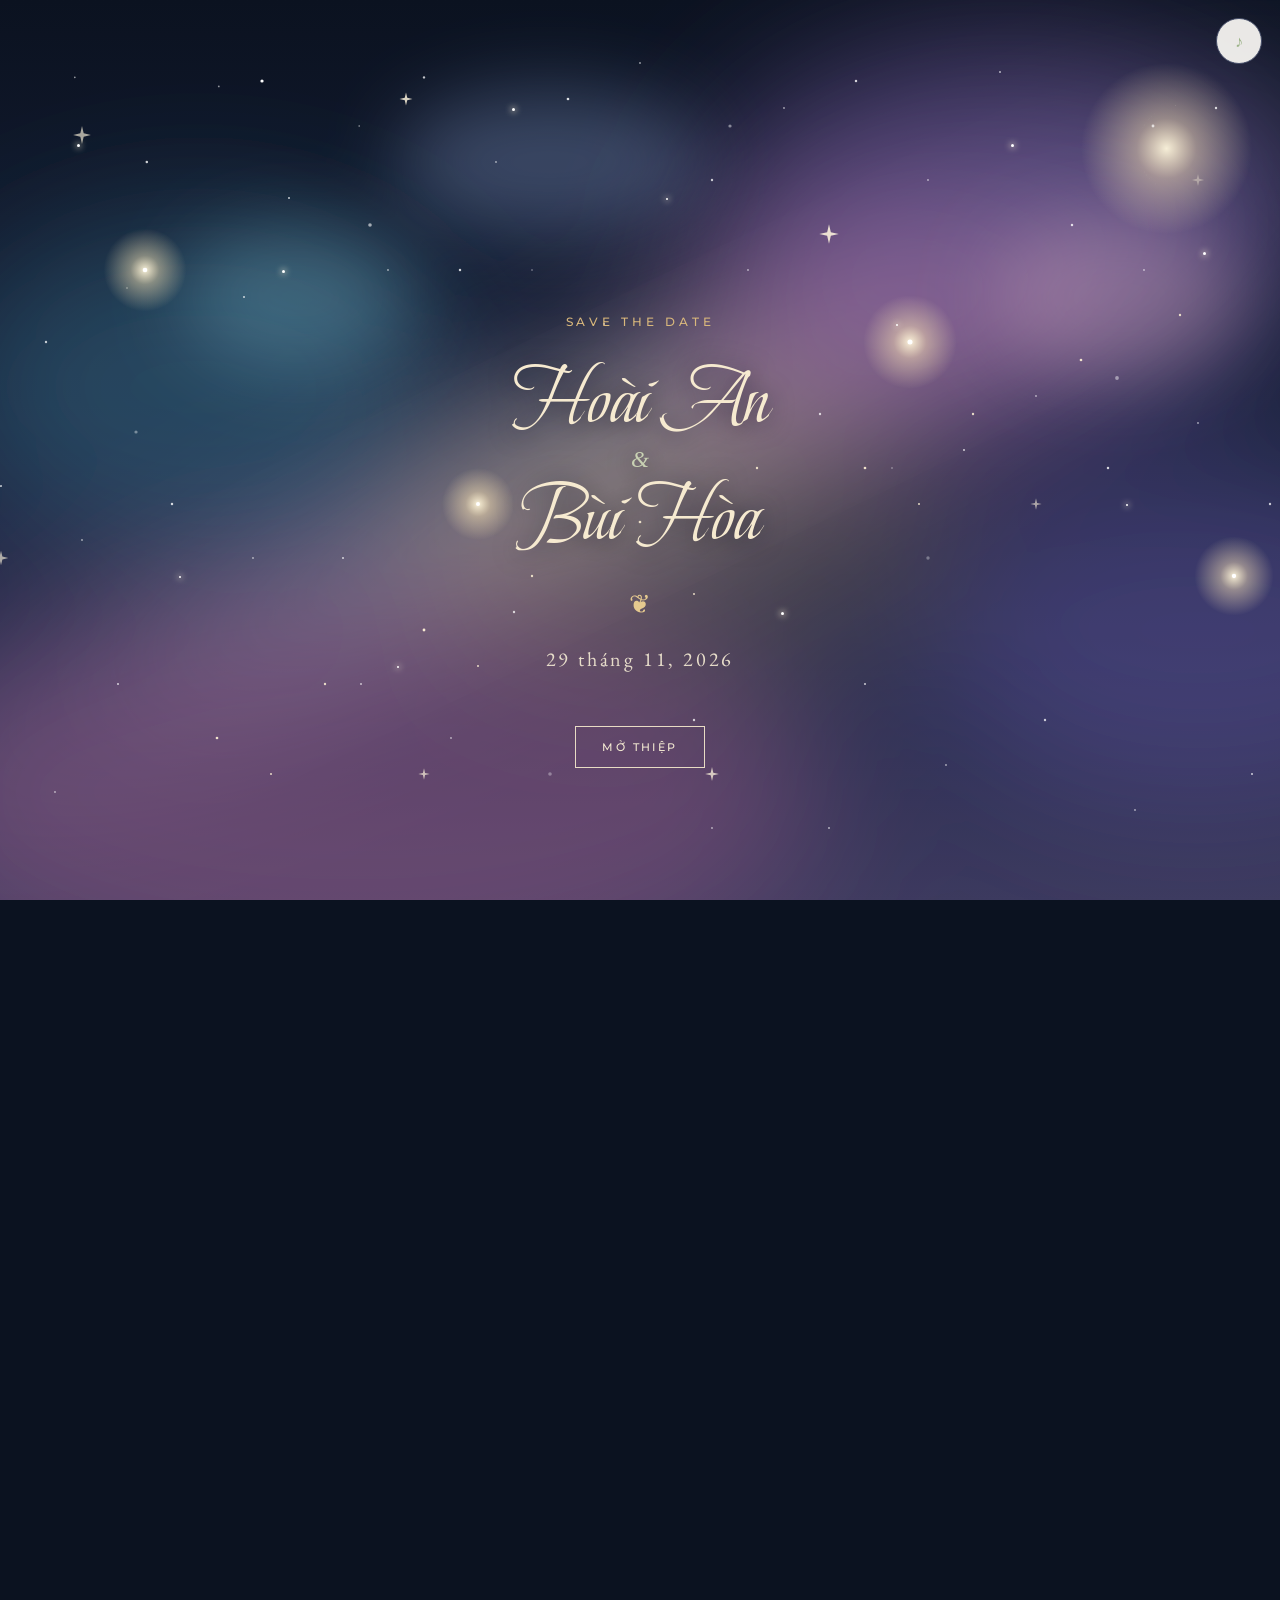
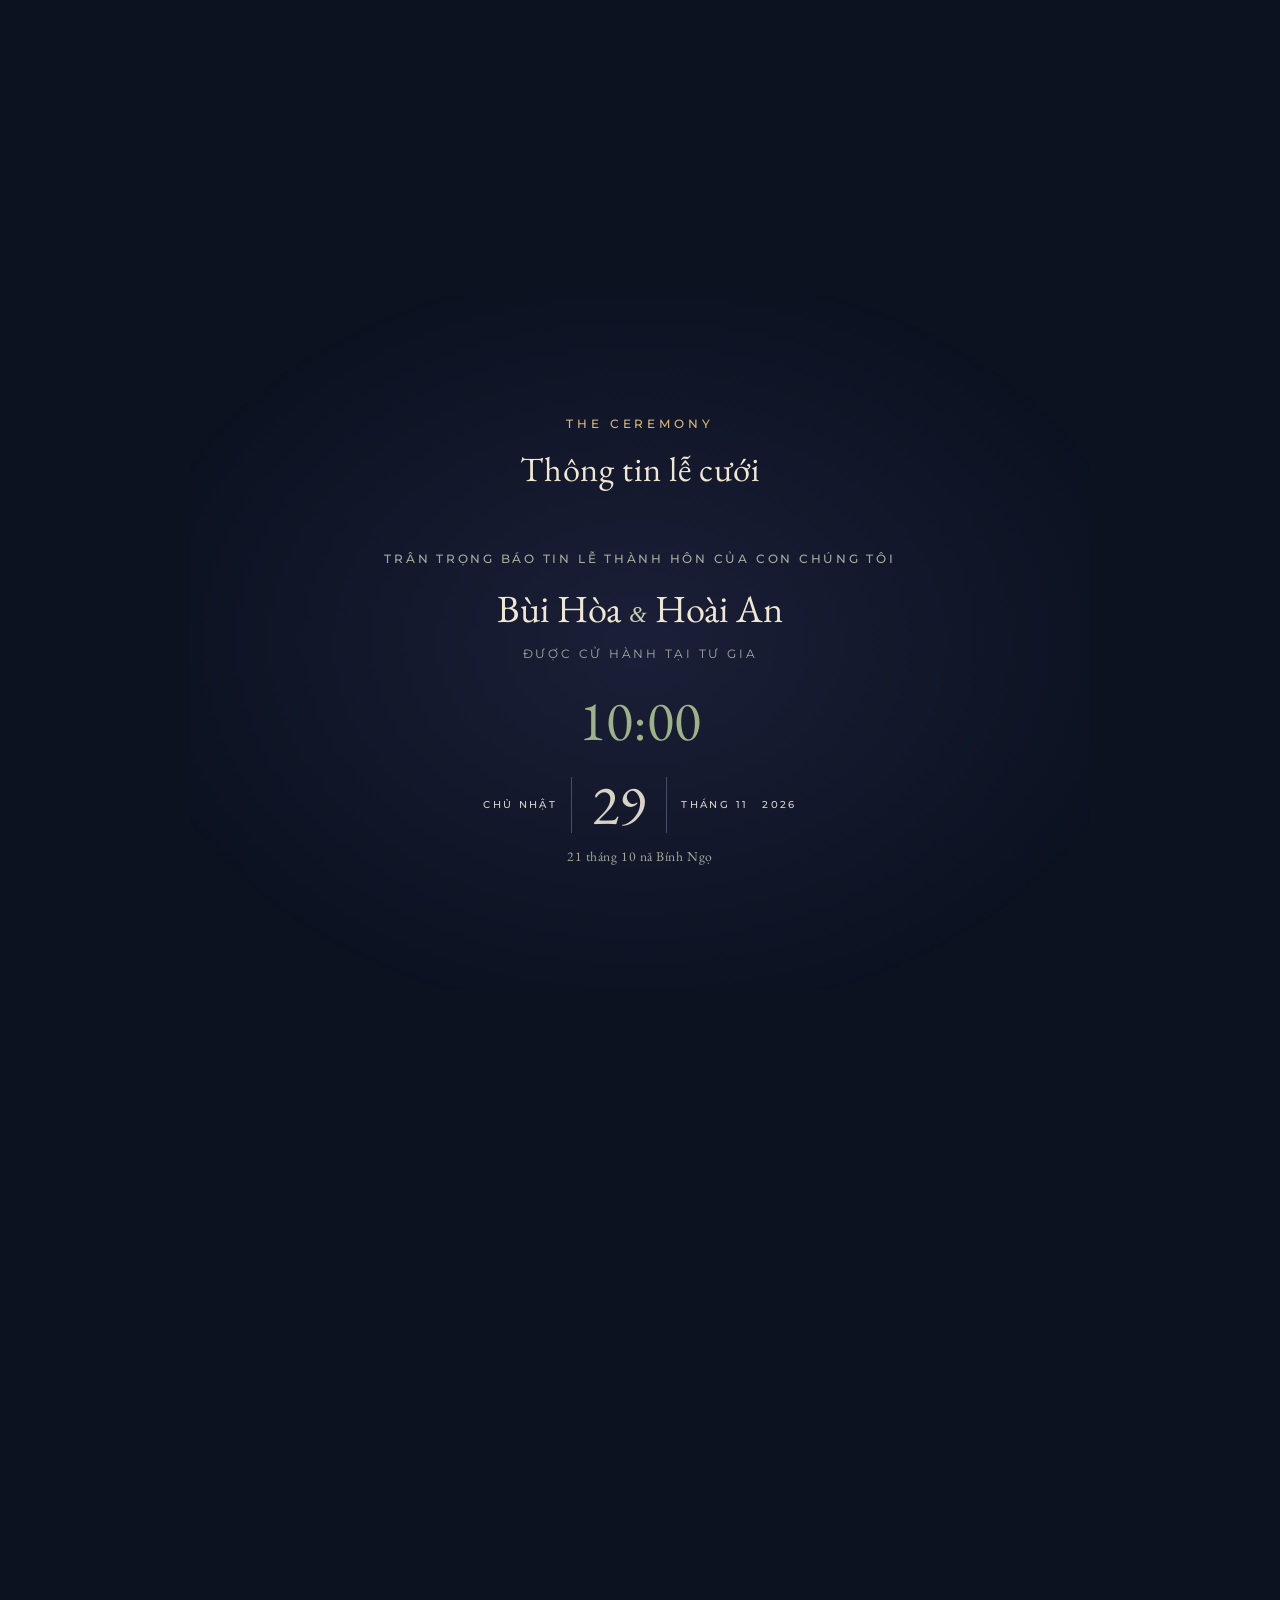
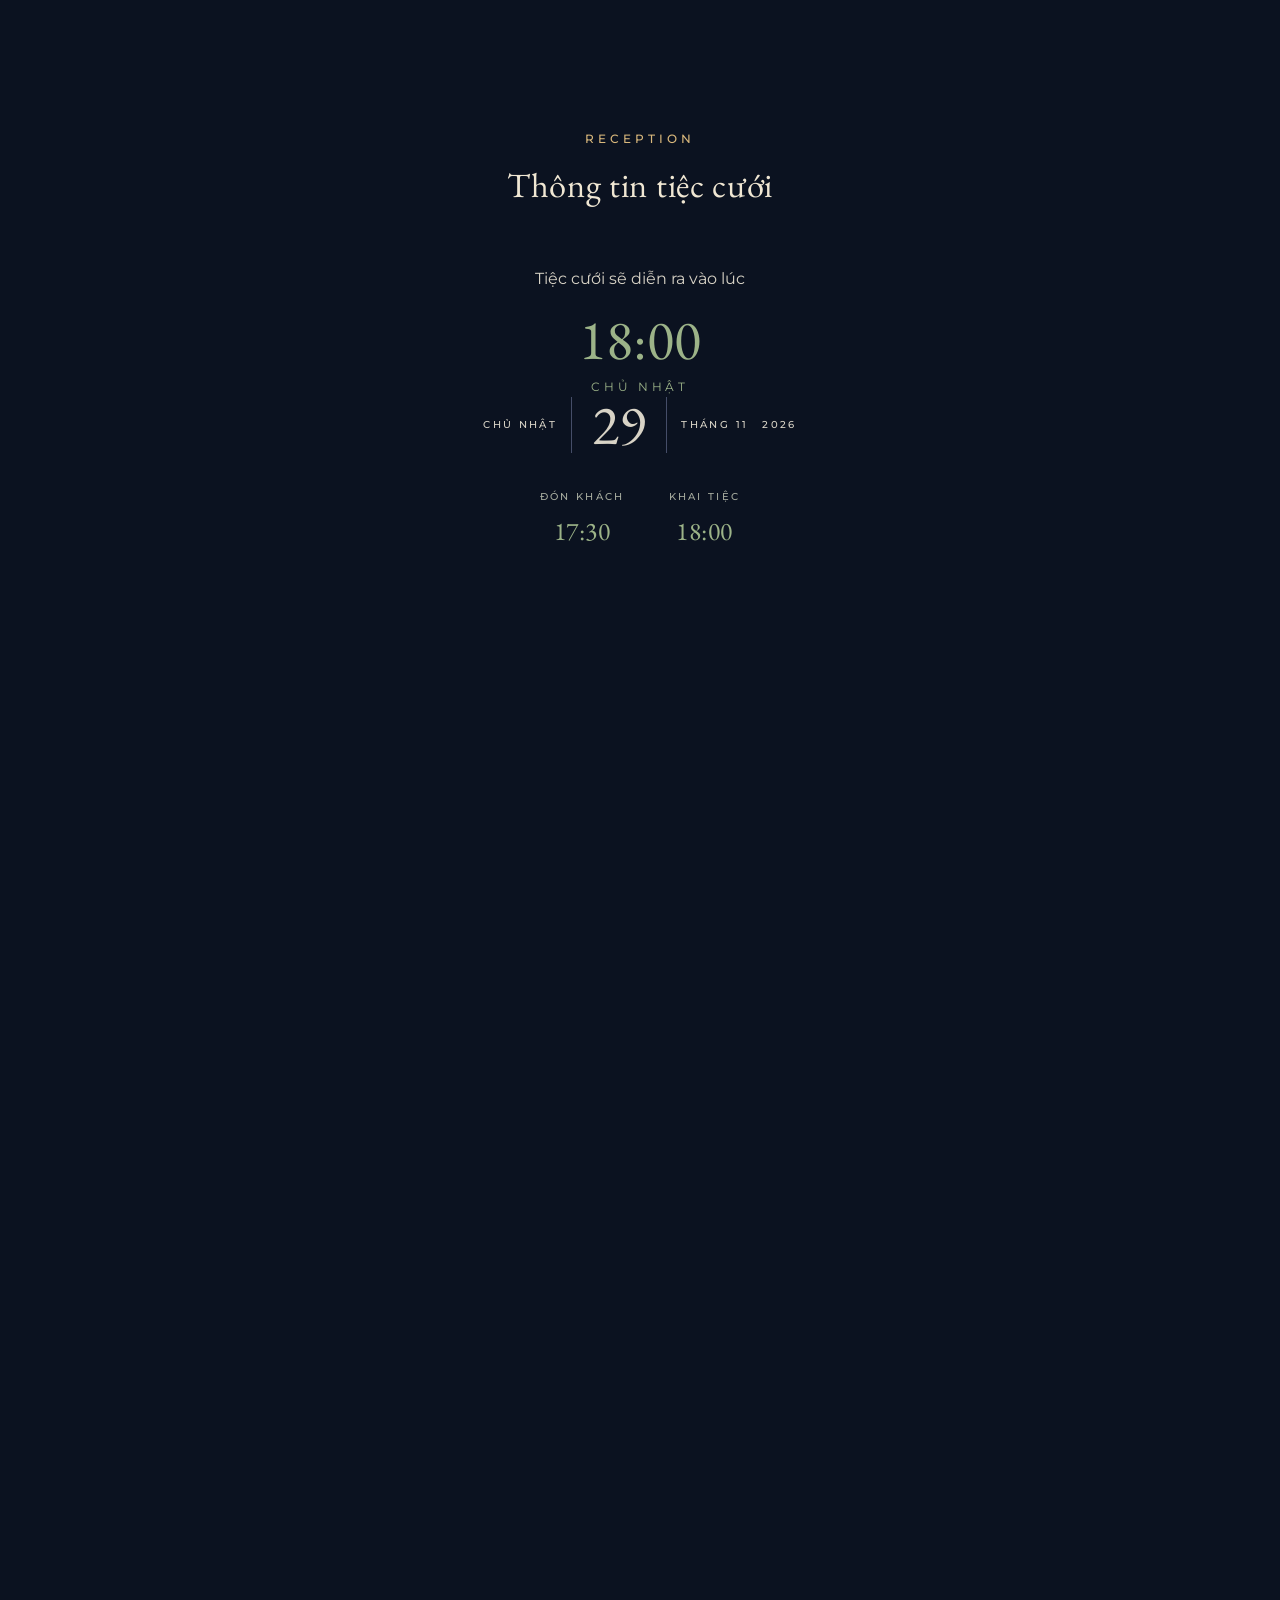
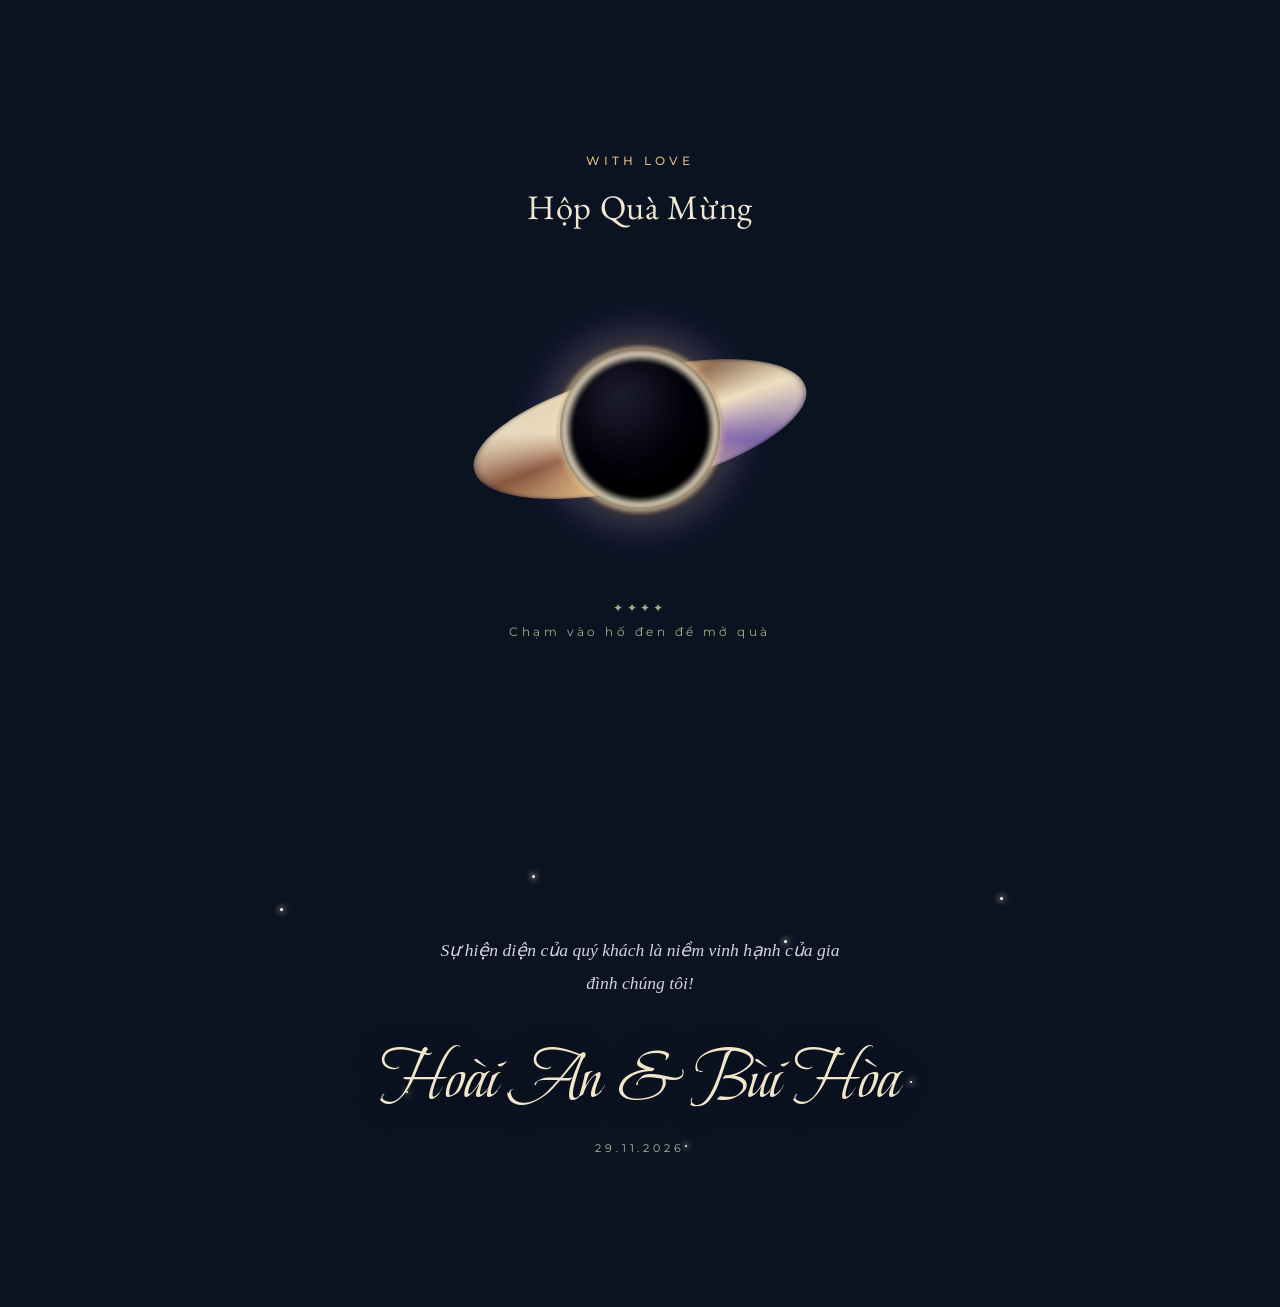
==== commit 1cbf9cfe: "sua qr tai ve" ====
--- a/index.html
+++ b/index.html
@@ -243,9 +243,22 @@
     <button class="modal-close" id="giftClose">×</button>
     <h3>Hộp Quà Mừng</h3>
     <div class="gift-grid">
-      <div class="bank-card"><h4>Chú Rể — <span id="giftGroom"></span></h4><img id="qrGroom" alt="QR chú rể"><p id="bankGroom"></p></div>
-      <div class="bank-card"><h4>Cô Dâu — <span id="giftBride"></span></h4><img id="qrBride" alt="QR cô dâu"><p id="bankBride"></p></div>
-    </div>
+      <div class="bank-card"><h4>Chú Rể — <span id="giftGroom"></span></h4><img id="qrGroom" class="qr-zoom" alt="QR chú rể — chạm để phóng to" title="Chạm để phóng to"><p id="bankGroom"></p><span class="qr-hint">Chạm ảnh để phóng to &amp; tải về</span></div>
+      <div class="bank-card"><h4>Cô Dâu — <span id="giftBride"></span></h4><img id="qrBride" class="qr-zoom" alt="QR cô dâu — chạm để phóng to" title="Chạm để phóng to"><p id="bankBride"></p><span class="qr-hint">Chạm ảnh để phóng to &amp; tải về</span></div>
+    </div>
+  </div>
+
+  <div class="qr-viewer" id="qrViewer" role="dialog" aria-modal="true" aria-label="Mã QR phóng to">
+    <button class="modal-close" id="qrViewerClose" aria-label="Đóng">×</button>
+    <figure class="qr-viewer-card">
+      <figcaption id="qrViewerTitle"></figcaption>
+      <img id="qrViewerImage" alt="Mã QR phóng to">
+      <p class="qr-viewer-tip">Mở ứng dụng ngân hàng và quét mã này để chuyển khoản</p>
+      <button class="qr-download" id="qrViewerDownload" type="button">
+        <svg viewBox="0 0 24 24" width="15" height="15" aria-hidden="true"><path d="M12 3v10m0 0l-4-4m4 4l4-4M4 17v2a2 2 0 0 0 2 2h12a2 2 0 0 0 2-2v-2" fill="none" stroke="currentColor" stroke-width="2" stroke-linecap="round" stroke-linejoin="round"/></svg>
+        Tải ảnh QR
+      </button>
+    </figure>
   </div>
 
   <script src="config.js"></script>
--- a/style.css
+++ b/style.css
@@ -1,558 +1,614 @@
-/* ==========================================================================
-   THIỆP CƯỚI — Hoài An & Bùi Hòa
-   Phong cách: hiện đại, tối giản, tông kem – xanh cỏ – hồng phấn
-   Ghi chú: mọi cỡ chữ dùng clamp() để tự co giãn mượt theo màn hình
-   ========================================================================== */
-
-:root{
-  --night:#0b1220;--night-2:#141a2e;
-  --card:rgba(15,21,39,.72);--card-line:rgba(233,220,190,.16);
-  --cream:#fffaf7;--paper:#fdf9f3;--green:#9cb388;--green-dark:#40523b;
-  --sage:#b9c4a8;--ink:#e8e2d2;--muted:#a6ab9e;--line:#454d68;
-  --blush:#e9cec2;--gold:#d9b87c;
-  --script:"Beau Rivage",cursive;
-  --serif:"EB Garamond",Georgia,serif;
-  --sans:"Montserrat",Arial,sans-serif;
-
-  /* Thang chữ: chỉnh 1 chỗ, áp dụng toàn site */
-  --fs-eyebrow:clamp(.64rem,1.3vw,.72rem);
-  --fs-body:clamp(.95rem,1.6vw,1.02rem);
-  --fs-script-xl:clamp(3.4rem,11vw,5rem);   /* tên trên bìa */
-  --fs-script-lg:clamp(2.9rem,9vw,4.3rem);  /* tên ở hero/footer */
-  --fs-script-md:clamp(1.7rem,3.8vw,2.1rem);/* tên chú rể/cô dâu */
-  --fs-title:clamp(1.65rem,3.6vw,2.15rem);  /* tiêu đề mục */
-  --fs-number-xl:clamp(3rem,8vw,4.25rem);   /* ngày lớn */
-  --fs-number-lg:clamp(2.7rem,7vw,3.5rem);
-  --fs-number-md:clamp(2.1rem,5.5vw,2.9rem);
-  --ease:cubic-bezier(.22,.61,.36,1);
-}
-
-*{box-sizing:border-box}
-html{scroll-behavior:smooth;background:var(--night)}
-/* body trong suốt để lộ .sky (z-index:-1) phía sau — nền tối dự phòng nằm ở html */
-body{
-  margin:0;background:transparent;color:#d8d3c6;
-  font-family:var(--sans);font-size:var(--fs-body);font-weight:400;
-  line-height:1.75;overflow-x:hidden;
-  -webkit-font-smoothing:antialiased;text-rendering:optimizeLegibility;
-}
-button,input,textarea,select{font:inherit}
-::selection{background:#e5c98f;color:#1c2338}
-:focus-visible{outline:2px solid var(--green);outline-offset:3px}
-img{display:block}
-h1,h2,h3,h4{text-wrap:balance}
-
-/* ---------- Bầu trời đêm phủ toàn trang (cố định, nội dung trôi qua) ---------- */
-.sky{
-  position:fixed;inset:0;z-index:-1;pointer-events:none;
-  background:url("assets/images/nebula.svg") center/cover no-repeat,var(--night);
-}
-
-/* ---------- Loader ---------- */
-.page-loader{
-  position:fixed;inset:0;background:var(--night);z-index:9999;
-  display:grid;place-items:center;color:#e5c98f;
-  font:clamp(1.9rem,5vw,2.4rem)/1 var(--script);
-  transition:opacity .7s var(--ease),visibility .7s;
-}
-.page-loader.hide{opacity:0;visibility:hidden}
-
-/* ---------- Nút ---------- */
-.open-btn,.form-card button{
-  border:1px solid var(--green);background:transparent;color:#dce5c9;
-  padding:.95em 2.4em;letter-spacing:.22em;font-size:.68rem;font-weight:500;
-  cursor:pointer;transition:all .35s var(--ease);
-}
-.open-btn:hover,.form-card button:hover{
-  background:var(--green);color:#1c2338;
-  box-shadow:0 10px 24px rgba(156,179,136,.3);transform:translateY(-2px);
-}
-.open-btn:active,.form-card button:active{transform:translateY(0)}
-
-/* ---------- Bìa (cover) — bầu trời đêm ---------- */
-.cover{
-  min-height:100vh;min-height:100svh;display:grid;place-items:center;position:relative;overflow:hidden;
-}
-.cover-inner{text-align:center;position:relative;z-index:3;padding:48px 20px}
-
-.eyebrow,.section-heading span{
-  font-size:var(--fs-eyebrow);letter-spacing:.34em;color:var(--gold);
-  font-weight:500;text-transform:uppercase;
-}
-.cover h1{
-  margin:26px 0 14px;font-family:var(--script);font-weight:400;
-  font-size:var(--fs-script-xl);line-height:1.08;color:#f6ead0;
-  display:flex;flex-direction:column;gap:2px;
-  text-shadow:0 2px 24px rgba(10,16,30,.65);
-}
-.cover h1 b{font:italic 400 clamp(1.15rem,3vw,1.45rem) var(--serif);color:#c9d2b4}
-.ornament{font-size:clamp(1.35rem,3vw,1.6rem);color:#e5c98f;margin:20px 0 8px}
-.cover-date{font:400 clamp(1.05rem,2.6vw,1.25rem) var(--serif);letter-spacing:.14em;color:#e7ddca}
-.cover .open-btn{margin-top:34px;border-color:#e8dcc4;color:#f4ead2}
-.cover .open-btn:hover{background:#f4ead2;border-color:#f4ead2;color:#1c2338;box-shadow:0 10px 26px rgba(0,0,0,.5)}
-
-/* Cánh hoa bay trên bìa */
-.petal{
-  position:absolute;top:-6vh;left:var(--x,50%);z-index:2;pointer-events:none;
-  width:calc(13px*var(--k,1));height:calc(17px*var(--k,1));opacity:0;
-  background:var(--blush);border-radius:70% 30% 65% 35%/55% 40% 60% 45%;
-  animation:petal-fall var(--t,15s) linear var(--delay,0s) infinite;
-}
-.petal:nth-child(even){background:var(--sage);opacity:.9}
-@keyframes petal-fall{
-  0%{transform:translateY(0) rotate(0deg) rotateX(0);opacity:0}
-  10%{opacity:.65}
-  90%{opacity:.35}
-  100%{transform:translateY(115vh) rotate(300deg);opacity:0}
-}
-/* cánh hoa hồng phấn trên trời đêm: mờ nhẹ cho hòa nền */
-.cover .petal{opacity:0;animation-name:petal-fall-night}
-@keyframes petal-fall-night{
-  0%{transform:translateY(0) rotate(0deg);opacity:0}
-  10%{opacity:.45}
-  90%{opacity:.25}
-  100%{transform:translateY(115vh) rotate(300deg);opacity:0}
-}
-
-/* ---------- Bầu trời sao (DOM, nhấp nháy) + sao băng ---------- */
-.stars{position:absolute;inset:0;overflow:hidden;pointer-events:none;z-index:1}
-.stars i{
-  position:absolute;width:3px;height:3px;border-radius:50%;background:#fff;
-  box-shadow:0 0 6px 1px rgba(255,244,214,.75);
-  animation:twinkle var(--t,3s) ease-in-out var(--d,0s) infinite;
-}
-.stars i:nth-child(2n){width:2px;height:2px}
-@keyframes twinkle{0%,100%{opacity:var(--o,.8);transform:scale(1)}50%{opacity:.12;transform:scale(.7)}}
-.shooting-star{
-  position:absolute;top:14%;left:-12%;width:150px;height:2px;border-radius:2px;
-  background:linear-gradient(90deg,rgba(255,255,255,0),#fff3d0 55%,#fff);
-  opacity:0;pointer-events:none;
-  animation:shoot 9s ease-in var(--sd,2.5s) infinite;
-}
-@keyframes shoot{
-  0%{transform:rotate(-17deg) translateX(0);opacity:0}
-  1.5%{opacity:.95}
-  9%{transform:rotate(-17deg) translateX(130vw);opacity:0}
-  100%{transform:rotate(-17deg) translateX(130vw);opacity:0}
-}
-/* bản chạy 1 lần khi lướt tới mục (JS thêm class .run) */
-.shooting-star.run{animation:shoot-run 1.25s cubic-bezier(.18,.74,.42,1) forwards}
-@keyframes shoot-run{
-  0%{transform:rotate(-17deg) translateX(0);opacity:0}
-  10%{opacity:.95}
-  100%{transform:rotate(-17deg) translateX(125vw);opacity:0}
-}
-
-/* ---------- Hoa trang trí + parallax ---------- */
-.cover-flower,.hero-flower,.footer-flower,.floral{
-  position:absolute;pointer-events:none;will-change:transform;
-  background:url("https://chungdoi.com/images/themes/boho-floral-green/flower.webp") center/contain no-repeat;
-}
-.cover-flower{width:clamp(220px,34vw,360px);aspect-ratio:1;opacity:.48;animation:breathe 9s ease-in-out infinite}
-.cover-flower-left{left:-135px;top:-70px;transform:rotate(-25deg)}
-.cover-flower-right{right:-140px;bottom:-100px;transform:rotate(155deg) scale(.85);animation-delay:-4.5s}
-/* hoa xanh lá không hợp trời đêm — ẩn trên bìa & footer */
-.cover .cover-flower,.footer .footer-flower{display:none}
-/* hoạ tiết hoa trong nội dung cũng lẫn vào nền tối */
-.floral-a,.floral-b,.floral-c{display:none}
-@keyframes breathe{50%{scale:1.045}}
-.invitation{position:relative;overflow:hidden}
-.floral-a{width:330px;height:330px;right:-150px;top:650px;opacity:.3}
-.floral-b{width:280px;height:280px;left:-145px;top:1450px;opacity:.3;transform:rotate(90deg)}
-.floral-c{width:330px;height:330px;right:-155px;top:2900px;opacity:.28;transform:rotate(180deg)}
-
-/* ---------- Khung section ---------- */
-.section{width:min(900px,100%);margin:auto;padding:clamp(4.5rem,11vw,7rem) 24px;position:relative}
-.section-heading{text-align:center;margin-bottom:clamp(2.6rem,6vw,3.6rem)}
-.section-heading h3{
-  font:400 var(--fs-title) var(--serif);color:#f0e7d3;margin:10px 0 0;
-  letter-spacing:.02em;
-}
-
-/* ---------- Hero ---------- */
-.hero{min-height:100vh;min-height:100svh;display:grid;place-items:center;text-align:center}
-.hero-content{position:relative;z-index:2}
-.hero h2{
-  font-family:var(--script);font-weight:400;color:#f3e7cb;
-  font-size:var(--fs-script-lg);line-height:1.1;margin:24px 0;
-}
-.hero h2 small{display:block;font:italic 400 clamp(1.15rem,3vw,1.5rem) var(--serif);color:#c9d2b4;margin:4px 0}
-.thin-line{width:110px;height:1px;background:var(--line);margin:22px auto}
-.hero-content>p:last-of-type{font:400 var(--fs-body) var(--serif);color:var(--muted);letter-spacing:.02em}
-
-/* Ảnh cặp đôi ở hero — khung vòm */
-.hero-photo{
-  width:min(330px,76vw);aspect-ratio:4/5;margin:clamp(2.4rem,6vw,3.4rem) auto 0;
-  border-radius:999px 999px 20px 20px;overflow:hidden;position:relative;
-  border:10px solid #fffdf9;box-shadow:0 24px 60px rgba(0,0,0,.5),0 0 40px rgba(217,184,124,.12);
-}
-.hero-photo img{width:100%;height:100%;object-fit:cover;transform:scale(1.14);transition:transform 1.6s var(--ease)}
-.hero-photo.visible img{transform:scale(1)}
-.hero-photo::after{
-  content:"";position:absolute;inset:10px;border:1px solid rgba(255,255,255,.55);
-  border-radius:999px 999px 12px 12px;pointer-events:none;
-}
-
-.date-card{
-  display:grid;grid-template-columns:1fr auto 1fr;align-items:center;gap:15px;
-  margin:40px auto 0;max-width:400px;color:var(--green);
-}
-.date-card span{font-size:var(--fs-eyebrow);letter-spacing:.28em}
-.date-card strong{
-  font:400 var(--fs-number-xl)/1 var(--serif);
-  border-left:1px solid var(--line);border-right:1px solid var(--line);padding:0 22px;
-}
-.date-card em{grid-column:1/-1;font:400 .82rem var(--serif);font-style:normal;letter-spacing:.3em}
-
-/* ---------- Hai chúng tôi ---------- */
-.couple-grid{display:grid;grid-template-columns:1fr 80px 1fr;align-items:center;max-width:700px;margin:auto;gap:10px}
-.person{text-align:center}
-.portrait{
-  width:min(250px,100%);aspect-ratio:2/3;margin:auto;position:relative;
-  border-radius:999px 999px 18px 18px;overflow:hidden;
-  background:linear-gradient(160deg,#1c2338,#2a2c4a);
-  border:10px solid #fffdf9;box-shadow:0 14px 38px rgba(0,0,0,.45);
-  transition:transform .5s var(--ease),box-shadow .5s var(--ease);
-}
-.portrait img{width:100%;height:100%;object-fit:cover;transition:transform .9s var(--ease)}
-.person:hover .portrait{transform:translateY(-6px);box-shadow:0 22px 50px rgba(0,0,0,.55)}
-.person:hover .portrait img{transform:scale(1.06)}
-.person-bride .portrait{rotate:2deg}
-.person-groom .portrait{rotate:-2deg}
-.role{display:block;color:var(--muted);font-size:.6rem;letter-spacing:.34em;margin-top:26px;font-weight:500}
-.person h3{font:400 var(--fs-script-md) var(--script);color:#f0e7d3;margin:8px 0 0}
-.amp{font:italic 400 clamp(1.7rem,4vw,2.1rem) var(--serif);color:var(--sage);text-align:center}
-
-/* ---------- Hai gia đình ---------- */
-.family-grid{display:grid;grid-template-columns:1fr 1fr;gap:24px}
-.family-card{
-  text-align:center;border:1px solid var(--card-line);padding:38px 24px;background:var(--card);
-  transition:transform .4s var(--ease),box-shadow .4s var(--ease);
-}
-.family-card:hover{transform:translateY(-4px);box-shadow:0 16px 36px rgba(0,0,0,.4)}
-.family-title{font-size:.62rem;letter-spacing:.3em;color:var(--gold);font-weight:500;text-transform:uppercase}
-.family-card h4{font:400 clamp(1.25rem,3vw,1.5rem) var(--serif);margin:14px 0 10px;color:#f0e7d3}
-.family-card p:last-child{font-size:.78rem;line-height:1.9;color:var(--muted)}
-
-/* ---------- Lễ thành hôn ---------- */
-.ceremony{text-align:center;background:radial-gradient(58% 55% at 50% 50%,rgba(140,120,220,.13),transparent)}
-.invitation-line{font-size:var(--fs-eyebrow);letter-spacing:.24em;color:var(--muted);font-weight:500}
-.names-line{font:400 clamp(1.7rem,4.6vw,2.4rem) var(--serif);color:#f0e7d3;margin:14px 0 6px}
-.names-line b{font:italic 400 clamp(1.1rem,2.8vw,1.4rem) var(--serif);color:#c9d2b4}
-.ceremony-subtitle{font-size:var(--fs-eyebrow);letter-spacing:.24em;color:var(--muted)}
-.ceremony-time{font:400 var(--fs-number-lg)/1.15 var(--serif);color:var(--green);margin:24px 0}
-.mini-date{display:flex;justify-content:center;align-items:center;gap:14px}
-.mini-date strong{
-  font:400 var(--fs-number-lg)/1 var(--serif);
-  border-left:1px solid var(--line);border-right:1px solid var(--line);padding:0 20px;
-}
-.mini-date b{font-size:.62rem;letter-spacing:.24em;font-weight:500}
-.lunar{font:400 .85rem var(--serif);color:var(--muted);letter-spacing:.04em}
-
-/* ---------- Album ảnh: masonry tự co theo kích thước ảnh ---------- */
-.gallery{
-  display:grid;grid-template-columns:repeat(4,1fr);gap:14px;
-  grid-auto-rows:8px;grid-auto-flow:row dense;
-}
-.gallery-item{
-  position:relative;overflow:hidden;cursor:pointer;background:linear-gradient(150deg,#1a2136,#252846);
-  border-radius:14px;
-  grid-row-end:span var(--s,58);grid-column:span var(--w,1);
-  opacity:0;transform:translateY(26px) scale(.97);
-  transition:opacity .8s var(--ease),transform .8s var(--ease);
-  transition-delay:var(--d,0ms);
-}
-.gallery-item.visible{opacity:1;transform:none}
-.gallery-item.featured{--w:2}
-.gallery-item img{
-  width:100%;height:100%;object-fit:cover;
-  transition:transform .9s var(--ease),filter .9s var(--ease);
-}
-.gallery-item:hover img{transform:scale(1.07);filter:brightness(1.04)}
-/* viền chỉ mảnh khi hover */
-.gallery-item::after{
-  content:"";position:absolute;inset:10px;border:1px solid rgba(255,255,255,.65);
-  border-radius:8px;opacity:0;transition:opacity .45s var(--ease);pointer-events:none;
-}
-.gallery-item:hover::after{opacity:1}
-/* chú thích ảnh khi hover */
-.g-cap{
-  position:absolute;inset:auto 0 0 0;display:flex;justify-content:space-between;align-items:flex-end;
-  gap:10px;padding:38px 16px 13px;color:#fff;
-  background:linear-gradient(180deg,transparent,rgba(29,36,29,.55));
-  opacity:0;transform:translateY(8px);transition:all .45s var(--ease);pointer-events:none;
-}
-.gallery-item:hover .g-cap{opacity:1;transform:none}
-.g-cap em{font:italic 400 .82rem var(--serif);text-align:left;overflow:hidden;text-overflow:ellipsis;white-space:nowrap}
-.g-cap i{font:400 .68rem var(--sans);font-style:normal;letter-spacing:.18em;opacity:.85}
-
-/* ---------- Tiệc cưới ---------- */
-.reception{text-align:center}
-.reception-time{display:flex;flex-direction:column;gap:6px;color:var(--green)}
-.reception-time strong{font:400 var(--fs-number-lg)/1.1 var(--serif)}
-.reception-time span{font-size:var(--fs-eyebrow);letter-spacing:.32em}
-.reception-meta{
-  display:flex;justify-content:center;gap:clamp(18px,6vw,44px);margin-top:36px;
-  font-size:.6rem;letter-spacing:.24em;color:var(--muted);font-weight:500;
-}
-.reception-meta b{display:block;font:400 clamp(1.3rem,3.4vw,1.6rem) var(--serif);color:var(--green);margin-top:8px;letter-spacing:.02em}
-
-/* ---------- Countdown ---------- */
-.countdown{background:linear-gradient(180deg,rgba(140,120,220,.08),rgba(140,120,220,.02));text-align:center}
-.count-grid{display:grid;grid-template-columns:repeat(4,1fr);max-width:650px;margin:auto}
-.count-grid div{border-right:1px solid var(--line);padding:6px 4px}
-.count-grid div:last-child{border:0}
-.count-grid strong{
-  display:block;font:400 var(--fs-number-md)/1.1 var(--serif);color:#ece4d2;
-  font-variant-numeric:tabular-nums;
-}
-.count-grid span{font-size:.6rem;letter-spacing:.24em;color:var(--muted);font-weight:500;text-transform:uppercase}
-
-/* ---------- Lịch ---------- */
-.calendar-box{max-width:520px;margin:auto;border:1px solid var(--card-line);padding:26px;background:var(--card);border-radius:14px}
-.cal-head,.cal-grid{display:grid;grid-template-columns:repeat(7,1fr);text-align:center}
-.cal-head{font-size:.6rem;letter-spacing:.1em;color:var(--muted);padding-bottom:15px;font-weight:500}
-.cal-grid span{padding:9px 0;font:400 .92rem var(--serif)}
-.cal-grid .empty{visibility:hidden}
-.cal-grid .selected{background:var(--green);color:#1c2338;border-radius:50%;width:34px;height:34px;justify-self:center;padding-top:9px}
-.calendar-link,.map-link{
-  display:block;text-align:center;margin:26px auto 0;color:var(--green);
-  text-decoration:none;font-size:.68rem;letter-spacing:.24em;font-weight:500;
-  transition:color .3s,letter-spacing .3s var(--ease);
-}
-.calendar-link:hover,.map-link:hover{color:#dce5c9;letter-spacing:.3em}
-
-/* ---------- Form ---------- */
-.form-card{max-width:520px;margin:auto;display:grid;gap:12px}
-.form-card input,.form-card textarea,.form-card select{
-  width:100%;border:1px solid rgba(233,220,190,.22);background:rgba(9,13,26,.55);padding:14px 16px;
-  outline:none;color:var(--ink);font-size:.9rem;border-radius:8px;
-  transition:border-color .3s,box-shadow .3s;
-}
-.form-card input::placeholder,.form-card textarea::placeholder{color:#83887d}
-.form-card input:focus,.form-card textarea:focus,.form-card select:focus{
-  border-color:var(--sage);box-shadow:0 0 0 3px rgba(169,183,156,.22);
-}
-.form-card textarea{resize:vertical}
-/* honeypot chống bot — ẩn khỏi màn hình & trình đọc màn hình */
-.hp-field,.form-card .hp-field{
-  position:absolute!important;left:-9999px!important;top:0;
-  height:1px!important;width:1px!important;padding:0!important;border:0!important;
-  opacity:0;pointer-events:none;
-}
-.local-note{text-align:center;color:var(--muted);font-size:.68rem;margin-top:18px;letter-spacing:.04em}
-.rsvp-stats{
-  text-align:center;font:italic 400 .95rem var(--serif);color:var(--green);
-  margin:14px 0 0;letter-spacing:.02em;
-}
-.rsvp-stats:empty{display:none}
-.wishes-empty{text-align:center;color:var(--muted);font-size:.72rem;letter-spacing:.06em}
-
-/* ---------- Địa điểm ---------- */
-.venue{text-align:center}
-.venue h3{font:400 clamp(1.5rem,3.8vw,1.9rem) var(--serif);color:var(--green-dark)}
-.venue p{color:var(--muted);font-size:.82rem;letter-spacing:.02em}
-/* Sơ đồ đường đi vẽ sẵn — không phụ thuộc mạng */
-.map-card{
-  position:relative;max-width:640px;margin:28px auto 0;border-radius:16px;overflow:hidden;
-  border:1px solid var(--card-line);box-shadow:0 18px 44px rgba(0,0,0,.5);
-  transition:transform .4s var(--ease),box-shadow .4s var(--ease);
-}
-.map-card:hover{transform:translateY(-4px);box-shadow:0 24px 54px rgba(0,0,0,.6)}
-.map-card img{width:100%;display:block}
-.map-btn{
-  position:absolute;left:50%;bottom:16px;translate:-50% 0;white-space:nowrap;
-  background:#fffdf9f2;border:1px solid var(--green);color:var(--green-dark);
-  padding:.95em 1.9em;border-radius:999px;font-size:.66rem;font-weight:600;letter-spacing:.16em;
-  text-decoration:none;box-shadow:0 10px 24px rgba(29,36,29,.2);
-  transition:all .3s var(--ease);
-}
-.map-btn:hover{background:var(--green);color:#fff;transform:translateY(-2px)}
-
-/* ---------- Lịch trình ---------- */
-.timeline ol{max-width:550px;margin:auto;padding:0;list-style:none;border-left:1px solid var(--line)}
-.timeline li{display:grid;grid-template-columns:100px 1fr;padding:16px 0 16px 26px;position:relative}
-.timeline li:before{
-  content:"";position:absolute;width:7px;height:7px;background:var(--green);border-radius:50%;
-  left:-4px;top:26px;box-shadow:0 0 0 4px rgba(156,179,136,.18);
-}
-.timeline time{color:var(--green);font:400 1.2rem var(--serif)}
-.timeline span{font-size:.82rem;padding-top:5px;letter-spacing:.03em}
-
-/* ---------- Sổ lưu bút ---------- */
-.wishes{max-width:520px;margin:35px auto}
-.wish{background:var(--card);border:1px solid var(--card-line);padding:20px 22px;margin-bottom:10px;border-radius:10px}
-.wish strong{font:400 1.15rem var(--serif);color:var(--green)}
-.wish p{font-size:.84rem;line-height:1.8;margin-bottom:0;color:var(--ink)}
-
-/* ---------- Hộp quà → Hố đen ---------- */
-.gift{text-align:center}
-.gift-hint{line-height:2.1;color:var(--green);letter-spacing:.3em;font-size:.72rem}
-
-/* Hố đen quay — đĩa bồi tụ */
-.blackhole{
-  position:relative;display:block;margin:30px auto 24px;width:clamp(215px,46vw,285px);aspect-ratio:1;
-  border:0;background:none;cursor:pointer;-webkit-tap-highlight-color:transparent;
-}
-.blackhole:focus-visible{outline:2px solid var(--gold);outline-offset:10px;border-radius:50%}
-.bh-core{
-  position:absolute;inset:24%;border-radius:50%;z-index:2;
-  background:radial-gradient(circle at 36% 32%,#2a2a44,#05050d 55%,#000 72%);
-  box-shadow:0 0 0 1.5px rgba(255,230,180,.28),0 0 34px 8px rgba(255,214,140,.24),inset 0 0 26px rgba(0,0,0,.9);
-  animation:bh-breathe 4.5s ease-in-out infinite;
-}
-.bh-tilt{
-  position:absolute;left:50%;top:50%;width:120%;height:120%;pointer-events:none;
-  transform:translate(-50%,-50%) rotate(-14deg) scaleY(.34);
-}
-.bh-tilt-back{z-index:1}
-.bh-tilt-front{z-index:3}
-.bh-disk{
-  display:block;width:100%;height:100%;border-radius:50%;filter:blur(3px);
-  background:conic-gradient(from 0deg,transparent 0 8%,rgba(255,224,158,.95) 16%,rgba(255,178,112,.55) 27%,transparent 40%,rgba(168,138,255,.72) 58%,rgba(255,224,158,.85) 72%,transparent 86%);
-  -webkit-mask:radial-gradient(closest-side,transparent 24%,#000 34%);
-  mask:radial-gradient(closest-side,transparent 24%,#000 34%);
-  animation:bh-spin 7s linear infinite;
-}
-.bh-tilt-back .bh-disk{animation-duration:9.5s;animation-direction:reverse;opacity:.55}
-.bh-glow{
-  position:absolute;inset:4%;border-radius:50%;z-index:1;pointer-events:none;
-  background:radial-gradient(circle,rgba(255,214,150,.15),rgba(150,120,255,.09) 55%,transparent 72%);
-  animation:bh-glow 5s ease-in-out infinite;
-}
-@keyframes bh-spin{to{rotate:360deg}}
-@keyframes bh-breathe{50%{box-shadow:0 0 56px 15px rgba(255,214,140,.36),inset 0 0 26px rgba(0,0,0,.9)}}
-@keyframes bh-glow{50%{opacity:.5;scale:1.07}}
-
-/* Big Bang khi chạm hố đen */
-.bb-wrap{position:absolute;left:50%;top:50%;z-index:6;pointer-events:none}
-.bb-flash{
-  position:absolute;left:0;top:0;width:16px;height:16px;border-radius:50%;translate:-50% -50%;
-  background:radial-gradient(circle,#fff,#ffe9b0 32%,rgba(255,166,110,.65) 58%,rgba(158,118,255,.28) 78%,transparent);
-  animation:bb-flash 1s ease-out forwards;
-}
-@keyframes bb-flash{
-  0%{opacity:0;scale:.2}
-  14%{opacity:1}
-  100%{opacity:0;scale:30}
-}
-.bb-p{
-  position:absolute;left:0;top:0;width:5px;height:5px;border-radius:50%;background:#ffe9b0;
-  box-shadow:0 0 10px 2px rgba(255,220,150,.85);
-  animation:bb-fly 1.05s cubic-bezier(.08,.72,.28,1) forwards;
-}
-@keyframes bb-fly{
-  0%{transform:translate(-50%,-50%) rotate(var(--a)) translateX(0) scale(1);opacity:1}
-  100%{transform:translate(-50%,-50%) rotate(var(--a)) translateX(var(--r,200px)) scale(.4);opacity:0}
-}
-.blackhole.bang .bh-core{animation:bh-shake .55s ease-out}
-@keyframes bh-shake{
-  0%,100%{translate:0 0}
-  22%{translate:4px -3px}
-  48%{translate:-4px 3px}
-  74%{translate:2px 2px}
-}
-
-/* ---------- Footer — trời đêm sao ---------- */
-.footer{
-  text-align:center;min-height:60vh;min-height:60svh;display:grid;place-items:center;align-content:center;gap:14px;
-  position:relative;overflow:hidden;
-}
-.footer p{max-width:420px;font:italic 400 1.1rem/1.9 var(--serif);color:#d5d0e0}
-.footer h2{font:400 var(--fs-script-lg) var(--script);color:#f3e7cb;font-weight:400;margin:0;text-shadow:0 2px 22px rgba(10,16,30,.6)}
-.footer small{letter-spacing:.34em;color:#b3c1a2;font-size:.7rem}
-
-/* ---------- Nút nhạc ---------- */
-.music-control{
-  position:fixed;right:18px;top:18px;width:46px;height:46px;
-  border:1px solid var(--line);border-radius:50%;background:#fffdf9e8;z-index:1000;
-  display:flex;align-items:center;justify-content:center;cursor:pointer;color:var(--green);
-  transition:transform .3s var(--ease),box-shadow .3s;
-}
-.music-control:not(.playing){animation:music-pulse 2.4s ease-in-out infinite}
-@keyframes music-pulse{0%,100%{box-shadow:0 0 0 0 rgba(99,120,91,.4)}55%{box-shadow:0 0 0 14px rgba(99,120,91,0)}}
-.music-control:hover{transform:scale(1.07);box-shadow:0 8px 20px rgba(99,120,91,.2)}
-.music-bars{display:none;gap:2px;align-items:flex-end;height:15px}
-.music-bars i{display:block;width:2px;background:var(--green);height:7px;animation:music 1s infinite}
-.music-bars i:nth-child(2){height:12px;animation-delay:.1s}
-.music-bars i:nth-child(3){height:9px;animation-delay:.2s}
-.music-bars i:nth-child(4){height:14px;animation-delay:.3s}
-.music-control.playing .music-icon{display:none}
-.music-control.playing .music-bars{display:flex}
-@keyframes music{50%{transform:scaleY(.45)}}
-
-/* ---------- Lightbox & hộp quà ---------- */
-.lightbox,.gift-modal{
-  position:fixed;inset:0;background:#0b1220f5;z-index:2000;display:none;
-  align-items:center;justify-content:center;padding:30px;
-}
-.lightbox.open,.gift-modal.open{display:flex;animation:fade-in .35s var(--ease)}
-@keyframes fade-in{from{opacity:0}}
-.lightbox img{
-  max-width:min(900px,90vw);max-height:80vh;object-fit:contain;border-radius:8px;
-  animation:lb-zoom .45s var(--ease);
-}
-@keyframes lb-zoom{from{opacity:0;transform:scale(.93)}}
-.lightbox-caption{
-  position:absolute;bottom:48px;left:0;right:0;text-align:center;color:#fff;
-  font:italic 400 .95rem var(--serif);opacity:.9;pointer-events:none;
-  animation:lb-zoom .5s var(--ease);
-}
-.lightbox button,.modal-close{
-  position:absolute;background:none;border:0;color:#fff;font-size:40px;line-height:1;
-  cursor:pointer;padding:8px;opacity:.75;transition:opacity .3s,transform .3s var(--ease);
-}
-.lightbox button:hover,.modal-close:hover{opacity:1;transform:scale(1.12)}
-.lightbox-close{right:20px;top:10px}
-.lightbox-prev{left:16px;top:50%;translate:0 -50%}
-.lightbox-next{right:16px;top:50%;translate:0 -50%}
-.lightbox-counter{
-  position:absolute;bottom:22px;left:0;right:0;text-align:center;color:#fff;
-  font-size:.68rem;letter-spacing:.24em;opacity:.7;
-}
-.gift-modal{background:#0b1220e0}
-.gift-modal h3{position:absolute;top:55px;color:#fff;font:400 1.9rem var(--serif);font-weight:400}
-.gift-grid{display:grid;grid-template-columns:1fr 1fr;gap:25px;width:min(800px,90vw)}
-.bank-card{text-align:center;background:#fffdf9;padding:28px 22px;border-radius:14px}
-.bank-card h4{font:400 1.2rem var(--serif);color:#40523b;margin:0 0 16px}
-.bank-card img{width:180px;height:180px;object-fit:contain;background:#fff;border-radius:8px;margin:auto}
-.bank-card p{font-size:.72rem;line-height:1.9;color:var(--muted);letter-spacing:.03em}
-.modal-close{right:20px;top:10px}
-
-/* ---------- Hiệu ứng xuất hiện khi cuộn ---------- */
-.reveal{
-  opacity:0;transform:translateY(38px);
-  transition:opacity .9s var(--ease),transform .9s var(--ease);
-  transition-delay:var(--d,0ms);
-}
-.reveal.visible{opacity:1;transform:none}
-
-/* ---------- Responsive ---------- */
-@media(max-width:900px){
-  .gallery{grid-template-columns:repeat(3,1fr)}
-}
-@media(max-width:650px){
-  .section{padding:4.2rem 18px}
-  .hero{min-height:92vh;min-height:92svh}
-  .music-control{top:auto;bottom:22px;right:14px;width:52px;height:52px}
-  .couple-grid{grid-template-columns:1fr 42px 1fr;gap:6px}
-  .portrait{border-width:7px}
-  .gallery{grid-template-columns:repeat(2,1fr);gap:10px}
-  .gallery-item{border-radius:10px}
-  .gallery-item.featured{--w:2}
-  .family-grid{grid-template-columns:1fr}
-  .timeline li{grid-template-columns:78px 1fr;padding-left:22px}
-  .reception-meta{gap:16px}
-  .gift-grid{grid-template-columns:1fr;max-height:72vh;overflow:auto}
-  .gift-modal h3{top:14px;font-size:1.4rem}
-  .bank-card img{width:140px;height:140px}
-  .count-grid strong{font-size:2rem}
-  .petal{display:none}
-}
-
-/* ---------- Tôn trọng người dùng muốn giảm chuyển động ---------- */
-@media(prefers-reduced-motion:reduce){
-  *,*:before,*:after{animation-duration:.01ms!important;animation-iteration-count:1!important;transition-duration:.01ms!important}
-  .reveal,.gallery-item{opacity:1;transform:none}
-  html{scroll-behavior:auto}
-}
+/* ==========================================================================
+   THIỆP CƯỚI — Hoài An & Bùi Hòa
+   Phong cách: hiện đại, tối giản, tông kem – xanh cỏ – hồng phấn
+   Ghi chú: mọi cỡ chữ dùng clamp() để tự co giãn mượt theo màn hình
+   ========================================================================== */
+
+:root{
+  --night:#0b1220;--night-2:#141a2e;
+  --card:rgba(15,21,39,.72);--card-line:rgba(233,220,190,.16);
+  --cream:#fffaf7;--paper:#fdf9f3;--green:#9cb388;--green-dark:#40523b;
+  --sage:#b9c4a8;--ink:#e8e2d2;--muted:#a6ab9e;--line:#454d68;
+  --blush:#e9cec2;--gold:#d9b87c;
+  --script:"Beau Rivage",cursive;
+  --serif:"EB Garamond",Georgia,serif;
+  --sans:"Montserrat",Arial,sans-serif;
+
+  /* Thang chữ: chỉnh 1 chỗ, áp dụng toàn site */
+  --fs-eyebrow:clamp(.64rem,1.3vw,.72rem);
+  --fs-body:clamp(.95rem,1.6vw,1.02rem);
+  --fs-script-xl:clamp(3.4rem,11vw,5rem);   /* tên trên bìa */
+  --fs-script-lg:clamp(2.9rem,9vw,4.3rem);  /* tên ở hero/footer */
+  --fs-script-md:clamp(1.7rem,3.8vw,2.1rem);/* tên chú rể/cô dâu */
+  --fs-title:clamp(1.65rem,3.6vw,2.15rem);  /* tiêu đề mục */
+  --fs-number-xl:clamp(3rem,8vw,4.25rem);   /* ngày lớn */
+  --fs-number-lg:clamp(2.7rem,7vw,3.5rem);
+  --fs-number-md:clamp(2.1rem,5.5vw,2.9rem);
+  --ease:cubic-bezier(.22,.61,.36,1);
+}
+
+*{box-sizing:border-box}
+html{scroll-behavior:smooth;background:var(--night)}
+/* body trong suốt để lộ .sky (z-index:-1) phía sau — nền tối dự phòng nằm ở html */
+body{
+  margin:0;background:transparent;color:#d8d3c6;
+  font-family:var(--sans);font-size:var(--fs-body);font-weight:400;
+  line-height:1.75;overflow-x:hidden;
+  -webkit-font-smoothing:antialiased;text-rendering:optimizeLegibility;
+}
+button,input,textarea,select{font:inherit}
+::selection{background:#e5c98f;color:#1c2338}
+:focus-visible{outline:2px solid var(--green);outline-offset:3px}
+img{display:block}
+h1,h2,h3,h4{text-wrap:balance}
+
+/* ---------- Bầu trời đêm phủ toàn trang (cố định, nội dung trôi qua) ---------- */
+.sky{
+  position:fixed;inset:0;z-index:-1;pointer-events:none;
+  background:url("assets/images/nebula.svg") center/cover no-repeat,var(--night);
+}
+
+/* ---------- Loader ---------- */
+.page-loader{
+  position:fixed;inset:0;background:var(--night);z-index:9999;
+  display:grid;place-items:center;color:#e5c98f;
+  font:clamp(1.9rem,5vw,2.4rem)/1 var(--script);
+  transition:opacity .7s var(--ease),visibility .7s;
+}
+.page-loader.hide{opacity:0;visibility:hidden}
+
+/* ---------- Nút ---------- */
+.open-btn,.form-card button{
+  border:1px solid var(--green);background:transparent;color:#dce5c9;
+  padding:.95em 2.4em;letter-spacing:.22em;font-size:.68rem;font-weight:500;
+  cursor:pointer;transition:all .35s var(--ease);
+}
+.open-btn:hover,.form-card button:hover{
+  background:var(--green);color:#1c2338;
+  box-shadow:0 10px 24px rgba(156,179,136,.3);transform:translateY(-2px);
+}
+.open-btn:active,.form-card button:active{transform:translateY(0)}
+
+/* ---------- Bìa (cover) — bầu trời đêm ---------- */
+.cover{
+  min-height:100vh;min-height:100svh;display:grid;place-items:center;position:relative;overflow:hidden;
+}
+.cover-inner{text-align:center;position:relative;z-index:3;padding:48px 20px}
+
+.eyebrow,.section-heading span{
+  font-size:var(--fs-eyebrow);letter-spacing:.34em;color:var(--gold);
+  font-weight:500;text-transform:uppercase;
+}
+.cover h1{
+  margin:26px 0 14px;font-family:var(--script);font-weight:400;
+  font-size:var(--fs-script-xl);line-height:1.08;color:#f6ead0;
+  display:flex;flex-direction:column;gap:2px;
+  text-shadow:0 2px 24px rgba(10,16,30,.65);
+}
+.cover h1 b{font:italic 400 clamp(1.15rem,3vw,1.45rem) var(--serif);color:#c9d2b4}
+.ornament{font-size:clamp(1.35rem,3vw,1.6rem);color:#e5c98f;margin:20px 0 8px}
+.cover-date{font:400 clamp(1.05rem,2.6vw,1.25rem) var(--serif);letter-spacing:.14em;color:#e7ddca}
+.cover .open-btn{margin-top:34px;border-color:#e8dcc4;color:#f4ead2}
+.cover .open-btn:hover{background:#f4ead2;border-color:#f4ead2;color:#1c2338;box-shadow:0 10px 26px rgba(0,0,0,.5)}
+
+/* Cánh hoa bay trên bìa */
+.petal{
+  position:absolute;top:-6vh;left:var(--x,50%);z-index:2;pointer-events:none;
+  width:calc(13px*var(--k,1));height:calc(17px*var(--k,1));opacity:0;
+  background:var(--blush);border-radius:70% 30% 65% 35%/55% 40% 60% 45%;
+  animation:petal-fall var(--t,15s) linear var(--delay,0s) infinite;
+}
+.petal:nth-child(even){background:var(--sage);opacity:.9}
+@keyframes petal-fall{
+  0%{transform:translateY(0) rotate(0deg) rotateX(0);opacity:0}
+  10%{opacity:.65}
+  90%{opacity:.35}
+  100%{transform:translateY(115vh) rotate(300deg);opacity:0}
+}
+/* cánh hoa hồng phấn trên trời đêm: mờ nhẹ cho hòa nền */
+.cover .petal{opacity:0;animation-name:petal-fall-night}
+@keyframes petal-fall-night{
+  0%{transform:translateY(0) rotate(0deg);opacity:0}
+  10%{opacity:.45}
+  90%{opacity:.25}
+  100%{transform:translateY(115vh) rotate(300deg);opacity:0}
+}
+
+/* ---------- Bầu trời sao (DOM, nhấp nháy) + sao băng ---------- */
+.stars{position:absolute;inset:0;overflow:hidden;pointer-events:none;z-index:1}
+.stars i{
+  position:absolute;width:3px;height:3px;border-radius:50%;background:#fff;
+  box-shadow:0 0 6px 1px rgba(255,244,214,.75);
+  animation:twinkle var(--t,3s) ease-in-out var(--d,0s) infinite;
+}
+.stars i:nth-child(2n){width:2px;height:2px}
+@keyframes twinkle{0%,100%{opacity:var(--o,.8);transform:scale(1)}50%{opacity:.12;transform:scale(.7)}}
+.shooting-star{
+  position:absolute;top:14%;left:-12%;width:150px;height:2px;border-radius:2px;
+  background:linear-gradient(90deg,rgba(255,255,255,0),#fff3d0 55%,#fff);
+  opacity:0;pointer-events:none;
+  animation:shoot 9s ease-in var(--sd,2.5s) infinite;
+}
+@keyframes shoot{
+  0%{transform:rotate(-17deg) translateX(0);opacity:0}
+  1.5%{opacity:.95}
+  9%{transform:rotate(-17deg) translateX(130vw);opacity:0}
+  100%{transform:rotate(-17deg) translateX(130vw);opacity:0}
+}
+/* bản chạy 1 lần khi lướt tới mục (JS thêm class .run) */
+.shooting-star.run{animation:shoot-run 1.25s cubic-bezier(.18,.74,.42,1) forwards}
+@keyframes shoot-run{
+  0%{transform:rotate(-17deg) translateX(0);opacity:0}
+  10%{opacity:.95}
+  100%{transform:rotate(-17deg) translateX(125vw);opacity:0}
+}
+
+/* ---------- Hoa trang trí + parallax ---------- */
+.cover-flower,.hero-flower,.footer-flower,.floral{
+  position:absolute;pointer-events:none;will-change:transform;
+  background:url("https://chungdoi.com/images/themes/boho-floral-green/flower.webp") center/contain no-repeat;
+}
+.cover-flower{width:clamp(220px,34vw,360px);aspect-ratio:1;opacity:.48;animation:breathe 9s ease-in-out infinite}
+.cover-flower-left{left:-135px;top:-70px;transform:rotate(-25deg)}
+.cover-flower-right{right:-140px;bottom:-100px;transform:rotate(155deg) scale(.85);animation-delay:-4.5s}
+/* hoa xanh lá không hợp trời đêm — ẩn trên bìa & footer */
+.cover .cover-flower,.footer .footer-flower{display:none}
+/* hoạ tiết hoa trong nội dung cũng lẫn vào nền tối */
+.floral-a,.floral-b,.floral-c{display:none}
+@keyframes breathe{50%{scale:1.045}}
+.invitation{position:relative;overflow:hidden}
+.floral-a{width:330px;height:330px;right:-150px;top:650px;opacity:.3}
+.floral-b{width:280px;height:280px;left:-145px;top:1450px;opacity:.3;transform:rotate(90deg)}
+.floral-c{width:330px;height:330px;right:-155px;top:2900px;opacity:.28;transform:rotate(180deg)}
+
+/* ---------- Khung section ---------- */
+.section{width:min(900px,100%);margin:auto;padding:clamp(4.5rem,11vw,7rem) 24px;position:relative}
+.section-heading{text-align:center;margin-bottom:clamp(2.6rem,6vw,3.6rem)}
+.section-heading h3{
+  font:400 var(--fs-title) var(--serif);color:#f0e7d3;margin:10px 0 0;
+  letter-spacing:.02em;
+}
+
+/* ---------- Hero ---------- */
+.hero{min-height:100vh;min-height:100svh;display:grid;place-items:center;text-align:center}
+.hero-content{position:relative;z-index:2}
+.hero h2{
+  font-family:var(--script);font-weight:400;color:#f3e7cb;
+  font-size:var(--fs-script-lg);line-height:1.1;margin:24px 0;
+}
+.hero h2 small{display:block;font:italic 400 clamp(1.15rem,3vw,1.5rem) var(--serif);color:#c9d2b4;margin:4px 0}
+.thin-line{width:110px;height:1px;background:var(--line);margin:22px auto}
+.hero-content>p:last-of-type{font:400 var(--fs-body) var(--serif);color:var(--muted);letter-spacing:.02em}
+
+/* Ảnh cặp đôi ở hero — khung vòm */
+.hero-photo{
+  width:min(330px,76vw);aspect-ratio:4/5;margin:clamp(2.4rem,6vw,3.4rem) auto 0;
+  border-radius:999px 999px 20px 20px;overflow:hidden;position:relative;
+  border:10px solid #fffdf9;box-shadow:0 24px 60px rgba(0,0,0,.5),0 0 40px rgba(217,184,124,.12);
+}
+.hero-photo img{width:100%;height:100%;object-fit:cover;transform:scale(1.14);transition:transform 1.6s var(--ease)}
+.hero-photo.visible img{transform:scale(1)}
+.hero-photo::after{
+  content:"";position:absolute;inset:10px;border:1px solid rgba(255,255,255,.55);
+  border-radius:999px 999px 12px 12px;pointer-events:none;
+}
+
+.date-card{
+  display:grid;grid-template-columns:1fr auto 1fr;align-items:center;gap:15px;
+  margin:40px auto 0;max-width:400px;color:var(--green);
+}
+.date-card span{font-size:var(--fs-eyebrow);letter-spacing:.28em}
+.date-card strong{
+  font:400 var(--fs-number-xl)/1 var(--serif);
+  border-left:1px solid var(--line);border-right:1px solid var(--line);padding:0 22px;
+}
+.date-card em{grid-column:1/-1;font:400 .82rem var(--serif);font-style:normal;letter-spacing:.3em}
+
+/* ---------- Hai chúng tôi ---------- */
+.couple-grid{display:grid;grid-template-columns:1fr 80px 1fr;align-items:center;max-width:700px;margin:auto;gap:10px}
+.person{text-align:center}
+.portrait{
+  width:min(250px,100%);aspect-ratio:2/3;margin:auto;position:relative;
+  border-radius:999px 999px 18px 18px;overflow:hidden;
+  background:linear-gradient(160deg,#1c2338,#2a2c4a);
+  border:10px solid #fffdf9;box-shadow:0 14px 38px rgba(0,0,0,.45);
+  transition:transform .5s var(--ease),box-shadow .5s var(--ease);
+}
+.portrait img{width:100%;height:100%;object-fit:cover;transition:transform .9s var(--ease)}
+.person:hover .portrait{transform:translateY(-6px);box-shadow:0 22px 50px rgba(0,0,0,.55)}
+.person:hover .portrait img{transform:scale(1.06)}
+.person-bride .portrait{rotate:2deg}
+.person-groom .portrait{rotate:-2deg}
+.role{display:block;color:var(--muted);font-size:.6rem;letter-spacing:.34em;margin-top:26px;font-weight:500}
+.person h3{font:400 var(--fs-script-md) var(--script);color:#f0e7d3;margin:8px 0 0}
+.amp{font:italic 400 clamp(1.7rem,4vw,2.1rem) var(--serif);color:var(--sage);text-align:center}
+
+/* ---------- Hai gia đình ---------- */
+.family-grid{display:grid;grid-template-columns:1fr 1fr;gap:24px}
+.family-card{
+  text-align:center;border:1px solid var(--card-line);padding:38px 24px;background:var(--card);
+  transition:transform .4s var(--ease),box-shadow .4s var(--ease);
+}
+.family-card:hover{transform:translateY(-4px);box-shadow:0 16px 36px rgba(0,0,0,.4)}
+.family-title{font-size:.62rem;letter-spacing:.3em;color:var(--gold);font-weight:500;text-transform:uppercase}
+.family-card h4{font:400 clamp(1.25rem,3vw,1.5rem) var(--serif);margin:14px 0 10px;color:#f0e7d3}
+.family-card p:last-child{font-size:.78rem;line-height:1.9;color:var(--muted)}
+
+/* ---------- Lễ thành hôn ---------- */
+.ceremony{text-align:center;background:radial-gradient(58% 55% at 50% 50%,rgba(140,120,220,.13),transparent)}
+.invitation-line{font-size:var(--fs-eyebrow);letter-spacing:.24em;color:var(--muted);font-weight:500}
+.names-line{font:400 clamp(1.7rem,4.6vw,2.4rem) var(--serif);color:#f0e7d3;margin:14px 0 6px}
+.names-line b{font:italic 400 clamp(1.1rem,2.8vw,1.4rem) var(--serif);color:#c9d2b4}
+.ceremony-subtitle{font-size:var(--fs-eyebrow);letter-spacing:.24em;color:var(--muted)}
+.ceremony-time{font:400 var(--fs-number-lg)/1.15 var(--serif);color:var(--green);margin:24px 0}
+.mini-date{display:flex;justify-content:center;align-items:center;gap:14px}
+.mini-date strong{
+  font:400 var(--fs-number-lg)/1 var(--serif);
+  border-left:1px solid var(--line);border-right:1px solid var(--line);padding:0 20px;
+}
+.mini-date b{font-size:.62rem;letter-spacing:.24em;font-weight:500}
+.lunar{font:400 .85rem var(--serif);color:var(--muted);letter-spacing:.04em}
+
+/* ---------- Album ảnh: masonry tự co theo kích thước ảnh ---------- */
+.gallery{
+  display:grid;grid-template-columns:repeat(4,1fr);gap:14px;
+  grid-auto-rows:8px;grid-auto-flow:row dense;
+}
+.gallery-item{
+  position:relative;overflow:hidden;cursor:pointer;background:linear-gradient(150deg,#1a2136,#252846);
+  border-radius:14px;
+  grid-row-end:span var(--s,58);grid-column:span var(--w,1);
+  opacity:0;transform:translateY(26px) scale(.97);
+  transition:opacity .8s var(--ease),transform .8s var(--ease);
+  transition-delay:var(--d,0ms);
+}
+.gallery-item.visible{opacity:1;transform:none}
+.gallery-item.featured{--w:2}
+.gallery-item img{
+  width:100%;height:100%;object-fit:cover;
+  transition:transform .9s var(--ease),filter .9s var(--ease);
+}
+.gallery-item:hover img{transform:scale(1.07);filter:brightness(1.04)}
+/* viền chỉ mảnh khi hover */
+.gallery-item::after{
+  content:"";position:absolute;inset:10px;border:1px solid rgba(255,255,255,.65);
+  border-radius:8px;opacity:0;transition:opacity .45s var(--ease);pointer-events:none;
+}
+.gallery-item:hover::after{opacity:1}
+/* chú thích ảnh khi hover */
+.g-cap{
+  position:absolute;inset:auto 0 0 0;display:flex;justify-content:space-between;align-items:flex-end;
+  gap:10px;padding:38px 16px 13px;color:#fff;
+  background:linear-gradient(180deg,transparent,rgba(29,36,29,.55));
+  opacity:0;transform:translateY(8px);transition:all .45s var(--ease);pointer-events:none;
+}
+.gallery-item:hover .g-cap{opacity:1;transform:none}
+.g-cap em{font:italic 400 .82rem var(--serif);text-align:left;overflow:hidden;text-overflow:ellipsis;white-space:nowrap}
+.g-cap i{font:400 .68rem var(--sans);font-style:normal;letter-spacing:.18em;opacity:.85}
+
+/* ---------- Tiệc cưới ---------- */
+.reception{text-align:center}
+.reception-time{display:flex;flex-direction:column;gap:6px;color:var(--green)}
+.reception-time strong{font:400 var(--fs-number-lg)/1.1 var(--serif)}
+.reception-time span{font-size:var(--fs-eyebrow);letter-spacing:.32em}
+.reception-meta{
+  display:flex;justify-content:center;gap:clamp(18px,6vw,44px);margin-top:36px;
+  font-size:.6rem;letter-spacing:.24em;color:var(--muted);font-weight:500;
+}
+.reception-meta b{display:block;font:400 clamp(1.3rem,3.4vw,1.6rem) var(--serif);color:var(--green);margin-top:8px;letter-spacing:.02em}
+
+/* ---------- Countdown ---------- */
+.countdown{background:linear-gradient(180deg,rgba(140,120,220,.08),rgba(140,120,220,.02));text-align:center}
+.count-grid{display:grid;grid-template-columns:repeat(4,1fr);max-width:650px;margin:auto}
+.count-grid div{border-right:1px solid var(--line);padding:6px 4px}
+.count-grid div:last-child{border:0}
+.count-grid strong{
+  display:block;font:400 var(--fs-number-md)/1.1 var(--serif);color:#ece4d2;
+  font-variant-numeric:tabular-nums;
+}
+.count-grid span{font-size:.6rem;letter-spacing:.24em;color:var(--muted);font-weight:500;text-transform:uppercase}
+
+/* ---------- Lịch ---------- */
+.calendar-box{max-width:520px;margin:auto;border:1px solid var(--card-line);padding:26px;background:var(--card);border-radius:14px}
+.cal-head,.cal-grid{display:grid;grid-template-columns:repeat(7,1fr);text-align:center}
+.cal-head{font-size:.6rem;letter-spacing:.1em;color:var(--muted);padding-bottom:15px;font-weight:500}
+.cal-grid span{padding:9px 0;font:400 .92rem var(--serif)}
+.cal-grid .empty{visibility:hidden}
+.cal-grid .selected{background:var(--green);color:#1c2338;border-radius:50%;width:34px;height:34px;justify-self:center;padding-top:9px}
+.calendar-link,.map-link{
+  display:block;text-align:center;margin:26px auto 0;color:var(--green);
+  text-decoration:none;font-size:.68rem;letter-spacing:.24em;font-weight:500;
+  transition:color .3s,letter-spacing .3s var(--ease);
+}
+.calendar-link:hover,.map-link:hover{color:#dce5c9;letter-spacing:.3em}
+
+/* ---------- Form ---------- */
+.form-card{max-width:520px;margin:auto;display:grid;gap:12px}
+.form-card input,.form-card textarea,.form-card select{
+  width:100%;border:1px solid rgba(233,220,190,.22);background:rgba(9,13,26,.55);padding:14px 16px;
+  outline:none;color:var(--ink);font-size:.9rem;border-radius:8px;
+  transition:border-color .3s,box-shadow .3s;
+}
+.form-card input::placeholder,.form-card textarea::placeholder{color:#83887d}
+.form-card input:focus,.form-card textarea:focus,.form-card select:focus{
+  border-color:var(--sage);box-shadow:0 0 0 3px rgba(169,183,156,.22);
+}
+.form-card textarea{resize:vertical}
+/* honeypot chống bot — ẩn khỏi màn hình & trình đọc màn hình */
+.hp-field,.form-card .hp-field{
+  position:absolute!important;left:-9999px!important;top:0;
+  height:1px!important;width:1px!important;padding:0!important;border:0!important;
+  opacity:0;pointer-events:none;
+}
+.local-note{text-align:center;color:var(--muted);font-size:.68rem;margin-top:18px;letter-spacing:.04em}
+.rsvp-stats{
+  text-align:center;font:italic 400 .95rem var(--serif);color:var(--green);
+  margin:14px 0 0;letter-spacing:.02em;
+}
+.rsvp-stats:empty{display:none}
+.wishes-empty{text-align:center;color:var(--muted);font-size:.72rem;letter-spacing:.06em}
+
+/* ---------- Địa điểm ---------- */
+.venue{text-align:center}
+.venue h3{font:400 clamp(1.5rem,3.8vw,1.9rem) var(--serif);color:var(--green-dark)}
+.venue p{color:var(--muted);font-size:.82rem;letter-spacing:.02em}
+/* Sơ đồ đường đi vẽ sẵn — không phụ thuộc mạng */
+.map-card{
+  position:relative;max-width:640px;margin:28px auto 0;border-radius:16px;overflow:hidden;
+  border:1px solid var(--card-line);box-shadow:0 18px 44px rgba(0,0,0,.5);
+  transition:transform .4s var(--ease),box-shadow .4s var(--ease);
+}
+.map-card:hover{transform:translateY(-4px);box-shadow:0 24px 54px rgba(0,0,0,.6)}
+.map-card img{width:100%;display:block}
+.map-btn{
+  position:absolute;left:50%;bottom:16px;translate:-50% 0;white-space:nowrap;
+  background:#fffdf9f2;border:1px solid var(--green);color:var(--green-dark);
+  padding:.95em 1.9em;border-radius:999px;font-size:.66rem;font-weight:600;letter-spacing:.16em;
+  text-decoration:none;box-shadow:0 10px 24px rgba(29,36,29,.2);
+  transition:all .3s var(--ease);
+}
+.map-btn:hover{background:var(--green);color:#fff;transform:translateY(-2px)}
+
+/* ---------- Lịch trình ---------- */
+.timeline ol{max-width:550px;margin:auto;padding:0;list-style:none;border-left:1px solid var(--line)}
+.timeline li{display:grid;grid-template-columns:100px 1fr;padding:16px 0 16px 26px;position:relative}
+.timeline li:before{
+  content:"";position:absolute;width:7px;height:7px;background:var(--green);border-radius:50%;
+  left:-4px;top:26px;box-shadow:0 0 0 4px rgba(156,179,136,.18);
+}
+.timeline time{color:var(--green);font:400 1.2rem var(--serif)}
+.timeline span{font-size:.82rem;padding-top:5px;letter-spacing:.03em}
+
+/* ---------- Sổ lưu bút ---------- */
+.wishes{max-width:520px;margin:35px auto}
+.wish{background:var(--card);border:1px solid var(--card-line);padding:20px 22px;margin-bottom:10px;border-radius:10px}
+.wish strong{font:400 1.15rem var(--serif);color:var(--green)}
+.wish p{font-size:.84rem;line-height:1.8;margin-bottom:0;color:var(--ink)}
+
+/* ---------- Hộp quà → Hố đen ---------- */
+.gift{text-align:center}
+.gift-hint{line-height:2.1;color:var(--green);letter-spacing:.3em;font-size:.72rem}
+
+/* Hố đen quay — đĩa bồi tụ */
+.blackhole{
+  position:relative;display:block;margin:30px auto 24px;width:clamp(215px,46vw,285px);aspect-ratio:1;
+  border:0;background:none;cursor:pointer;-webkit-tap-highlight-color:transparent;
+}
+.blackhole:focus-visible{outline:2px solid var(--gold);outline-offset:10px;border-radius:50%}
+.bh-core{
+  position:absolute;inset:22%;border-radius:50%;z-index:2;
+  background:radial-gradient(circle at 38% 30%,#1c1c30,#02020a 45%,#000 66%);
+  box-shadow:0 0 34px 8px rgba(255,214,140,.22),inset 0 0 26px rgba(0,0,0,.9);
+  animation:bh-breathe 4.5s ease-in-out infinite;
+}
+/* vòng photon — ánh sáng bị bẻ cong ôm sát chân trời sự kiện */
+.bh-core::before{
+  content:"";position:absolute;inset:-3%;border-radius:50%;
+  background:radial-gradient(circle,transparent 56%,rgba(255,242,214,.85) 63%,rgba(255,206,140,.35) 69%,transparent 76%);
+  filter:blur(1.5px);animation:bh-ring 4.5s ease-in-out infinite;
+}
+.bh-tilt{
+  position:absolute;left:50%;top:50%;width:120%;height:120%;pointer-events:none;
+  transform:translate(-50%,-50%) rotate(-14deg) scaleY(.34);
+  animation:bh-sway 9s ease-in-out infinite;
+}
+.bh-tilt-back{z-index:1;animation-duration:12s;animation-delay:-4s}
+.bh-tilt-front{z-index:3;animation-duration:9s}
+.bh-disk{
+  display:block;width:100%;height:100%;border-radius:50%;filter:blur(4px);opacity:.92;
+  /* gradient liên tục, không nét đứt — vật chất đáy đĩa chảy quanh hố đen */
+  background:conic-gradient(from 0deg,
+    rgba(255,232,190,.85),rgba(255,186,116,.4) 9%,rgba(255,238,205,.95) 21%,
+    rgba(196,152,255,.5) 38%,rgba(255,214,150,.8) 54%,rgba(255,150,92,.42) 69%,
+    rgba(255,238,205,.9) 84%,rgba(255,232,190,.85));
+  animation:bh-spin 9s linear infinite;
+}
+/* mặt sau (halo phía sau chân trời): lỗ nhỏ, bị mặt cầu che phần giữa */
+.bh-tilt-back .bh-disk{
+  animation-duration:12.5s;animation-direction:reverse;opacity:.5;filter:blur(5px);
+  -webkit-mask:radial-gradient(closest-side,transparent 23%,#000 32%);
+  mask:radial-gradient(closest-side,transparent 23%,#000 32%);
+}
+/* mặt trước: lỗ elip có TÍNH both độ nén scaleY(.34) — trên màn hình lỗ tròn
+   vừa khít chân trời sự kiện (mặt cầu r≈45% nửa hộp / 0.34 ≈ 25%×69%),
+   đĩa ôm sát quanh chân trời như ánh sáng bị bẫy, mặt cầu giữ đen sâu */
+.bh-tilt-front .bh-disk{
+  -webkit-mask:radial-gradient(25% 69% at 50% 50%,transparent 92%,#000 100%);
+  mask:radial-gradient(25% 69% at 50% 50%,transparent 92%,#000 100%);
+}
+.bh-glow{
+  position:absolute;inset:4%;border-radius:50%;z-index:1;pointer-events:none;
+  background:radial-gradient(circle,rgba(255,214,150,.15),rgba(150,120,255,.09) 55%,transparent 72%);
+  animation:bh-glow 5s ease-in-out infinite;
+}
+@keyframes bh-spin{to{rotate:360deg}}
+@keyframes bh-breathe{50%{box-shadow:0 0 56px 15px rgba(255,214,140,.34),inset 0 0 26px rgba(0,0,0,.9)}}
+@keyframes bh-ring{50%{opacity:.6}}
+/* đĩa lượn nhẹ như đang chảy trong không gian, không khô cứng */
+@keyframes bh-sway{
+  0%,100%{transform:translate(-50%,-50%) rotate(-14.5deg) scaleY(.34)}
+  50%{transform:translate(-50%,-50%) rotate(-12.5deg) scaleY(.375)}
+}
+@keyframes bh-glow{50%{opacity:.5;scale:1.07}}
+
+/* Big Bang khi chạm hố đen */
+.bb-wrap{position:absolute;left:50%;top:50%;z-index:6;pointer-events:none}
+.bb-flash{
+  position:absolute;left:0;top:0;width:16px;height:16px;border-radius:50%;translate:-50% -50%;
+  background:radial-gradient(circle,#fff,#ffe9b0 32%,rgba(255,166,110,.65) 58%,rgba(158,118,255,.28) 78%,transparent);
+  animation:bb-flash 1s ease-out forwards;
+}
+@keyframes bb-flash{
+  0%{opacity:0;scale:.2}
+  14%{opacity:1}
+  100%{opacity:0;scale:30}
+}
+.bb-p{
+  position:absolute;left:0;top:0;width:5px;height:5px;border-radius:50%;background:#ffe9b0;
+  box-shadow:0 0 10px 2px rgba(255,220,150,.85);
+  animation:bb-fly 1.05s cubic-bezier(.08,.72,.28,1) forwards;
+}
+@keyframes bb-fly{
+  0%{transform:translate(-50%,-50%) rotate(var(--a)) translateX(0) scale(1);opacity:1}
+  100%{transform:translate(-50%,-50%) rotate(var(--a)) translateX(var(--r,200px)) scale(.4);opacity:0}
+}
+.blackhole.bang .bh-core{animation:bh-shake .55s ease-out}
+@keyframes bh-shake{
+  0%,100%{translate:0 0}
+  22%{translate:4px -3px}
+  48%{translate:-4px 3px}
+  74%{translate:2px 2px}
+}
+
+/* ---------- Footer — trời đêm sao ---------- */
+.footer{
+  text-align:center;min-height:60vh;min-height:60svh;display:grid;place-items:center;align-content:center;gap:14px;
+  position:relative;overflow:hidden;
+}
+.footer p{max-width:420px;font:italic 400 1.1rem/1.9 var(--serif);color:#d5d0e0}
+.footer h2{font:400 var(--fs-script-lg) var(--script);color:#f3e7cb;font-weight:400;margin:0;text-shadow:0 2px 22px rgba(10,16,30,.6)}
+.footer small{letter-spacing:.34em;color:#b3c1a2;font-size:.7rem}
+
+/* ---------- Nút nhạc ---------- */
+.music-control{
+  position:fixed;right:18px;top:18px;width:46px;height:46px;
+  border:1px solid var(--line);border-radius:50%;background:#fffdf9e8;z-index:1000;
+  display:flex;align-items:center;justify-content:center;cursor:pointer;color:var(--green);
+  transition:transform .3s var(--ease),box-shadow .3s;
+}
+.music-control:not(.playing){animation:music-pulse 2.4s ease-in-out infinite}
+@keyframes music-pulse{0%,100%{box-shadow:0 0 0 0 rgba(99,120,91,.4)}55%{box-shadow:0 0 0 14px rgba(99,120,91,0)}}
+.music-control:hover{transform:scale(1.07);box-shadow:0 8px 20px rgba(99,120,91,.2)}
+.music-bars{display:none;gap:2px;align-items:flex-end;height:15px}
+.music-bars i{display:block;width:2px;background:var(--green);height:7px;animation:music 1s infinite}
+.music-bars i:nth-child(2){height:12px;animation-delay:.1s}
+.music-bars i:nth-child(3){height:9px;animation-delay:.2s}
+.music-bars i:nth-child(4){height:14px;animation-delay:.3s}
+.music-control.playing .music-icon{display:none}
+.music-control.playing .music-bars{display:flex}
+@keyframes music{50%{transform:scaleY(.45)}}
+
+/* ---------- Lightbox & hộp quà ---------- */
+.lightbox,.gift-modal{
+  position:fixed;inset:0;background:#0b1220f5;z-index:2000;display:none;
+  align-items:center;justify-content:center;padding:30px;
+}
+.lightbox.open,.gift-modal.open{display:flex;animation:fade-in .35s var(--ease)}
+@keyframes fade-in{from{opacity:0}}
+.lightbox img{
+  max-width:min(900px,90vw);max-height:80vh;object-fit:contain;border-radius:8px;
+  animation:lb-zoom .45s var(--ease);
+}
+@keyframes lb-zoom{from{opacity:0;transform:scale(.93)}}
+.lightbox-caption{
+  position:absolute;bottom:48px;left:0;right:0;text-align:center;color:#fff;
+  font:italic 400 .95rem var(--serif);opacity:.9;pointer-events:none;
+  animation:lb-zoom .5s var(--ease);
+}
+.lightbox button,.modal-close{
+  position:absolute;background:none;border:0;color:#fff;font-size:40px;line-height:1;
+  cursor:pointer;padding:8px;opacity:.75;transition:opacity .3s,transform .3s var(--ease);
+}
+.lightbox button:hover,.modal-close:hover{opacity:1;transform:scale(1.12)}
+.lightbox-close{right:20px;top:10px}
+.lightbox-prev{left:16px;top:50%;translate:0 -50%}
+.lightbox-next{right:16px;top:50%;translate:0 -50%}
+.lightbox-counter{
+  position:absolute;bottom:22px;left:0;right:0;text-align:center;color:#fff;
+  font-size:.68rem;letter-spacing:.24em;opacity:.7;
+}
+.gift-modal{background:#0b1220e0}
+.gift-modal h3{position:absolute;top:55px;color:#fff;font:400 1.9rem var(--serif);font-weight:400}
+.gift-grid{display:grid;grid-template-columns:1fr 1fr;gap:25px;width:min(800px,90vw)}
+.bank-card{text-align:center;background:#fffdf9;padding:28px 22px;border-radius:14px}
+.bank-card h4{font:400 1.2rem var(--serif);color:#40523b;margin:0 0 16px}
+.bank-card img{width:180px;height:180px;object-fit:contain;background:#fff;border-radius:8px;margin:auto}
+.bank-card p{font-size:.72rem;line-height:1.9;color:var(--muted);letter-spacing:.03em}
+.modal-close{right:20px;top:10px}
+/* QR — chạm để phóng to, tải về trong bản phóng to */
+.bank-card .qr-zoom{cursor:pointer;transition:transform .3s var(--ease),box-shadow .3s var(--ease)}
+.bank-card .qr-zoom:hover{transform:scale(1.05);box-shadow:0 8px 20px rgba(29,36,29,.18)}
+.qr-hint{display:block;margin-top:12px;font-size:.6rem;letter-spacing:.16em;text-transform:uppercase;color:var(--muted);opacity:.8}
+.qr-viewer{
+  position:fixed;inset:0;background:#0b1220f5;z-index:2100;display:none;
+  align-items:center;justify-content:center;padding:30px;
+}
+.qr-viewer.open{display:flex;animation:fade-in .35s var(--ease)}
+.qr-viewer-card{
+  margin:0;background:var(--paper);border-radius:18px;padding:32px 30px 28px;
+  max-width:min(430px,92vw);text-align:center;
+  box-shadow:0 30px 80px rgba(0,0,0,.5);animation:lb-zoom .45s var(--ease);
+}
+.qr-viewer-card figcaption{font:400 1.35rem var(--serif);color:var(--green-dark);margin-bottom:18px}
+.qr-viewer-card img{display:block;width:min(70vw,310px);height:auto;object-fit:contain;background:#fff;border-radius:10px;margin:0 auto}
+.qr-viewer-tip{font-size:.68rem;line-height:1.8;color:var(--muted);letter-spacing:.03em;margin:16px 0 18px}
+.qr-download{
+  display:inline-flex;align-items:center;gap:8px;border:0;cursor:pointer;
+  font-family:var(--sans);font-size:.68rem;letter-spacing:.18em;text-transform:uppercase;
+  padding:.95em 1.9em;border-radius:999px;background:var(--green-dark);color:var(--cream);
+  transition:transform .3s var(--ease),box-shadow .3s var(--ease),background .3s;
+}
+.qr-download:hover{transform:translateY(-2px);box-shadow:0 10px 22px rgba(64,82,59,.4);background:#33422f}
+.qr-download:active{transform:translateY(0)}
+
+/* ---------- Hiệu ứng xuất hiện khi cuộn ---------- */
+.reveal{
+  opacity:0;transform:translateY(38px);
+  transition:opacity .9s var(--ease),transform .9s var(--ease);
+  transition-delay:var(--d,0ms);
+}
+.reveal.visible{opacity:1;transform:none}
+
+/* ---------- Responsive ---------- */
+@media(max-width:900px){
+  .gallery{grid-template-columns:repeat(3,1fr)}
+}
+@media(max-width:650px){
+  .section{padding:4.2rem 18px}
+  .hero{min-height:92vh;min-height:92svh}
+  .music-control{top:auto;bottom:22px;right:14px;width:52px;height:52px}
+  .couple-grid{grid-template-columns:1fr 42px 1fr;gap:6px}
+  .portrait{border-width:7px}
+  .gallery{grid-template-columns:repeat(2,1fr);gap:10px}
+  .gallery-item{border-radius:10px}
+  .gallery-item.featured{--w:2}
+  .family-grid{grid-template-columns:1fr}
+  .timeline li{grid-template-columns:78px 1fr;padding-left:22px}
+  .reception-meta{gap:16px}
+  /* nút chỉ đường trên bản đồ nhỏ gọn lại cho vừa điện thoại */
+  .map-btn{font-size:.56rem;padding:.7em 1.35em;letter-spacing:.12em;bottom:12px;box-shadow:0 6px 14px rgba(29,36,29,.22)}
+  .gift-grid{grid-template-columns:1fr;max-height:72vh;overflow:auto}
+  .gift-modal h3{top:14px;font-size:1.4rem}
+  .bank-card img{width:140px;height:140px}
+  .qr-viewer-card{padding:26px 22px 24px}
+  .qr-viewer-card img{width:min(62vw,270px)}
+  .count-grid strong{font-size:2rem}
+  .petal{display:none}
+}
+
+/* ---------- Tôn trọng người dùng muốn giảm chuyển động ---------- */
+@media(prefers-reduced-motion:reduce){
+  *,*:before,*:after{animation-duration:.01ms!important;animation-iteration-count:1!important;transition-duration:.01ms!important}
+  .reveal,.gallery-item{opacity:1;transform:none}
+  html{scroll-behavior:auto}
+}
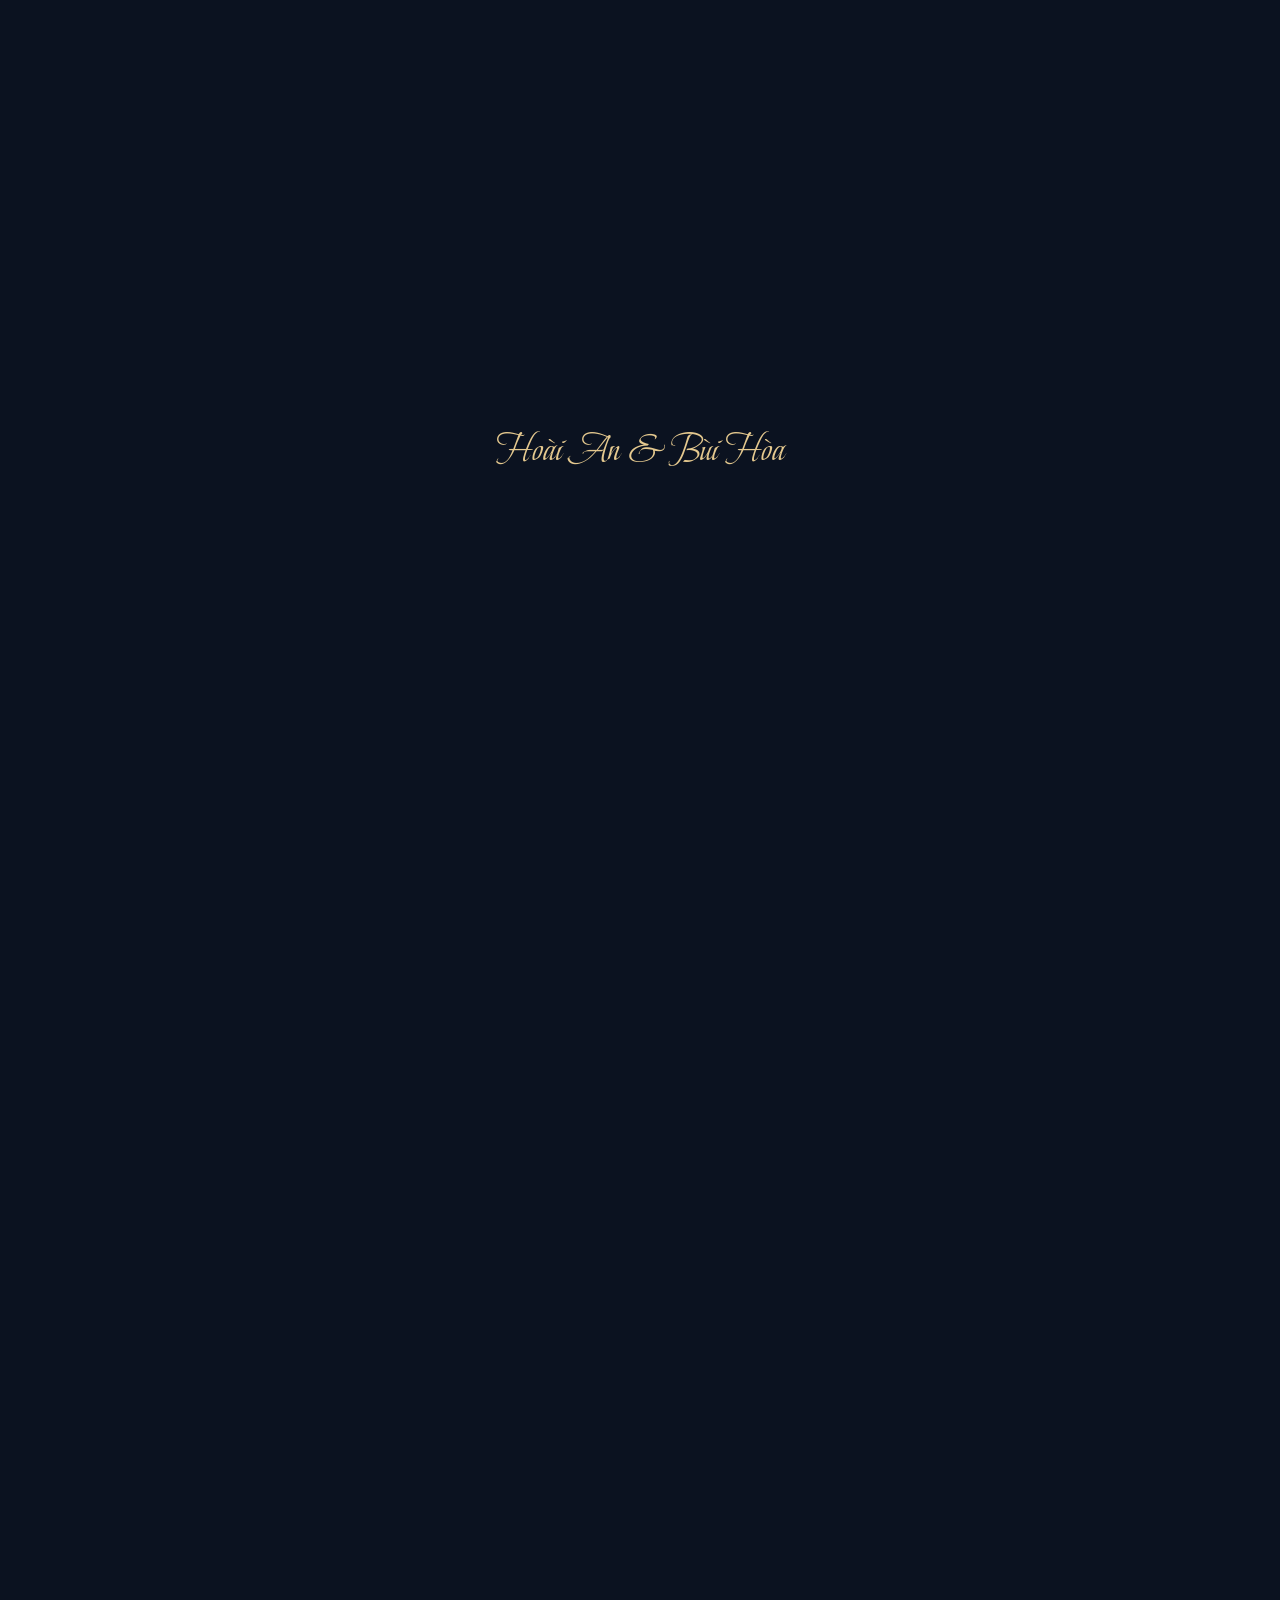
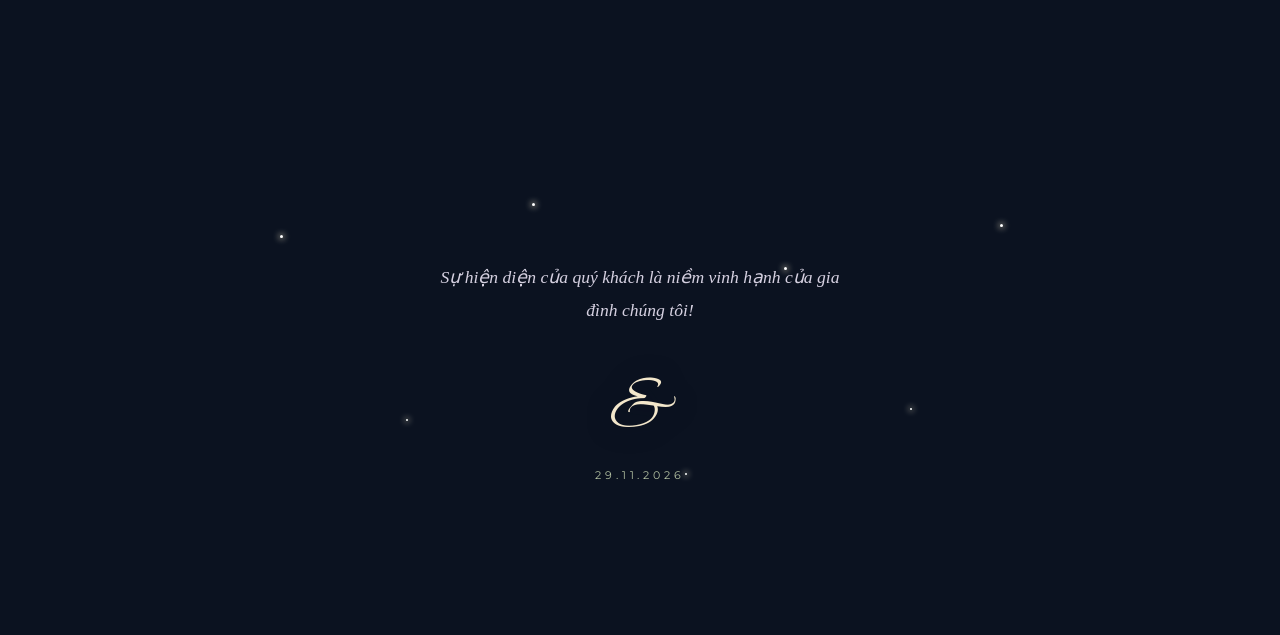
==== commit d007f9fd: "fix lỗi" ====
--- a/index.html
+++ b/index.html
@@ -128,6 +128,9 @@
     <section class="album section reveal">
       <div class="section-heading"><span>MEMORIES</span><h3>Album Ảnh</h3></div>
       <div class="gallery" id="gallery"></div>
+      <div class="gallery-counter" id="galleryCounter"></div>
+      <button class="gal-nav gal-prev" id="galPrev" type="button" aria-label="Ảnh trước">‹</button>
+      <button class="gal-nav gal-next" id="galNext" type="button" aria-label="Ảnh sau">›</button>
     </section>
 
     <section class="reception section reveal">
@@ -258,6 +261,7 @@
         <svg viewBox="0 0 24 24" width="15" height="15" aria-hidden="true"><path d="M12 3v10m0 0l-4-4m4 4l4-4M4 17v2a2 2 0 0 0 2 2h12a2 2 0 0 0 2-2v-2" fill="none" stroke="currentColor" stroke-width="2" stroke-linecap="round" stroke-linejoin="round"/></svg>
         Tải ảnh QR
       </button>
+      <p class="qr-viewer-tip qr-fallback-tip">Nếu không tải được, nhấn giữ vào ảnh QR để lưu về máy</p>
     </figure>
   </div>
 
--- a/style.css
+++ b/style.css
@@ -7,16 +7,18 @@
 :root{
   --night:#0b1220;--night-2:#141a2e;
   --card:rgba(15,21,39,.72);--card-line:rgba(233,220,190,.16);
-  --cream:#fffaf7;--paper:#fdf9f3;--green:#9cb388;--green-dark:#40523b;
-  --sage:#b9c4a8;--ink:#e8e2d2;--muted:#a6ab9e;--line:#454d68;
+  --cream:#fffaf7;--paper:#fdf9f3;--green:#b7c9a2;--green-dark:#40523b;
+  --sage:#b9c4a8;--ink:#e8e2d2;--muted:#c5cabd;--line:#454d68;
   --blush:#e9cec2;--gold:#d9b87c;
+  /* màu phụ cho chữ trên NỀN SÁNG (thẻ trắng QR/ngân hàng) — --muted chỉ dùng trên nền tối */
+  --muted-light-bg:#5a6352;
   --script:"Beau Rivage",cursive;
   --serif:"EB Garamond",Georgia,serif;
   --sans:"Montserrat",Arial,sans-serif;
 
   /* Thang chữ: chỉnh 1 chỗ, áp dụng toàn site */
-  --fs-eyebrow:clamp(.64rem,1.3vw,.72rem);
-  --fs-body:clamp(.95rem,1.6vw,1.02rem);
+  --fs-eyebrow:clamp(.74rem,1.6vw,.85rem);
+  --fs-body:clamp(1rem,1.7vw,1.08rem);
   --fs-script-xl:clamp(3.4rem,11vw,5rem);   /* tên trên bìa */
   --fs-script-lg:clamp(2.9rem,9vw,4.3rem);  /* tên ở hero/footer */
   --fs-script-md:clamp(1.7rem,3.8vw,2.1rem);/* tên chú rể/cô dâu */
@@ -59,8 +61,8 @@
 
 /* ---------- Nút ---------- */
 .open-btn,.form-card button{
-  border:1px solid var(--green);background:transparent;color:#dce5c9;
-  padding:.95em 2.4em;letter-spacing:.22em;font-size:.68rem;font-weight:500;
+  border:1px solid var(--green);background:transparent;color:#e4ecd4;
+  padding:.95em 2.4em;letter-spacing:.22em;font-size:.8rem;font-weight:500;
   cursor:pointer;transition:all .35s var(--ease);
 }
 .open-btn:hover,.form-card button:hover{
@@ -202,7 +204,7 @@
   font:400 var(--fs-number-xl)/1 var(--serif);
   border-left:1px solid var(--line);border-right:1px solid var(--line);padding:0 22px;
 }
-.date-card em{grid-column:1/-1;font:400 .82rem var(--serif);font-style:normal;letter-spacing:.3em}
+.date-card em{grid-column:1/-1;font:400 .9rem var(--serif);font-style:normal;letter-spacing:.3em}
 
 /* ---------- Hai chúng tôi ---------- */
 .couple-grid{display:grid;grid-template-columns:1fr 80px 1fr;align-items:center;max-width:700px;margin:auto;gap:10px}
@@ -219,7 +221,7 @@
 .person:hover .portrait img{transform:scale(1.06)}
 .person-bride .portrait{rotate:2deg}
 .person-groom .portrait{rotate:-2deg}
-.role{display:block;color:var(--muted);font-size:.6rem;letter-spacing:.34em;margin-top:26px;font-weight:500}
+.role{display:block;color:var(--muted);font-size:.72rem;letter-spacing:.34em;margin-top:26px;font-weight:500}
 .person h3{font:400 var(--fs-script-md) var(--script);color:#f0e7d3;margin:8px 0 0}
 .amp{font:italic 400 clamp(1.7rem,4vw,2.1rem) var(--serif);color:var(--sage);text-align:center}
 
@@ -230,9 +232,9 @@
   transition:transform .4s var(--ease),box-shadow .4s var(--ease);
 }
 .family-card:hover{transform:translateY(-4px);box-shadow:0 16px 36px rgba(0,0,0,.4)}
-.family-title{font-size:.62rem;letter-spacing:.3em;color:var(--gold);font-weight:500;text-transform:uppercase}
+.family-title{font-size:.74rem;letter-spacing:.3em;color:var(--gold);font-weight:500;text-transform:uppercase}
 .family-card h4{font:400 clamp(1.25rem,3vw,1.5rem) var(--serif);margin:14px 0 10px;color:#f0e7d3}
-.family-card p:last-child{font-size:.78rem;line-height:1.9;color:var(--muted)}
+.family-card p:last-child{font-size:.9rem;line-height:1.9;color:var(--muted)}
 
 /* ---------- Lễ thành hôn ---------- */
 .ceremony{text-align:center;background:radial-gradient(58% 55% at 50% 50%,rgba(140,120,220,.13),transparent)}
@@ -246,45 +248,49 @@
   font:400 var(--fs-number-lg)/1 var(--serif);
   border-left:1px solid var(--line);border-right:1px solid var(--line);padding:0 20px;
 }
-.mini-date b{font-size:.62rem;letter-spacing:.24em;font-weight:500}
-.lunar{font:400 .85rem var(--serif);color:var(--muted);letter-spacing:.04em}
-
-/* ---------- Album ảnh: masonry tự co theo kích thước ảnh ---------- */
+.mini-date b{font-size:.74rem;letter-spacing:.24em;font-weight:500}
+.lunar{font:400 .95rem var(--serif);color:var(--muted);letter-spacing:.04em}
+
+/* ---------- Album ảnh: băng chuyền 3D xoay tròn (kiểu coverflow) ----------
+   Ảnh giữa phẳng và sáng, hai bên rotateY nghiêng vào trong rồi chìm ra sau.
+   JS chỉ gán data-pos (0, ±1, ±2, far) — toàn bộ phép biến hình nằm ở đây. */
 .gallery{
-  display:grid;grid-template-columns:repeat(4,1fr);gap:14px;
-  grid-auto-rows:8px;grid-auto-flow:row dense;
+  --cw:min(280px,62vw);
+  position:relative;max-width:900px;margin:0 auto;
+  height:calc(var(--cw)*1.34 + 24px);
+  perspective:1200px;perspective-origin:50% 42%;
 }
 .gallery-item{
-  position:relative;overflow:hidden;cursor:pointer;background:linear-gradient(150deg,#1a2136,#252846);
-  border-radius:14px;
-  grid-row-end:span var(--s,58);grid-column:span var(--w,1);
-  opacity:0;transform:translateY(26px) scale(.97);
-  transition:opacity .8s var(--ease),transform .8s var(--ease);
-  transition-delay:var(--d,0ms);
-}
-.gallery-item.visible{opacity:1;transform:none}
-.gallery-item.featured{--w:2}
-.gallery-item img{
-  width:100%;height:100%;object-fit:cover;
-  transition:transform .9s var(--ease),filter .9s var(--ease);
-}
-.gallery-item:hover img{transform:scale(1.07);filter:brightness(1.04)}
-/* viền chỉ mảnh khi hover */
-.gallery-item::after{
-  content:"";position:absolute;inset:10px;border:1px solid rgba(255,255,255,.65);
-  border-radius:8px;opacity:0;transition:opacity .45s var(--ease);pointer-events:none;
-}
-.gallery-item:hover::after{opacity:1}
-/* chú thích ảnh khi hover */
-.g-cap{
-  position:absolute;inset:auto 0 0 0;display:flex;justify-content:space-between;align-items:flex-end;
-  gap:10px;padding:38px 16px 13px;color:#fff;
-  background:linear-gradient(180deg,transparent,rgba(29,36,29,.55));
-  opacity:0;transform:translateY(8px);transition:all .45s var(--ease);pointer-events:none;
-}
-.gallery-item:hover .g-cap{opacity:1;transform:none}
-.g-cap em{font:italic 400 .82rem var(--serif);text-align:left;overflow:hidden;text-overflow:ellipsis;white-space:nowrap}
-.g-cap i{font:400 .68rem var(--sans);font-style:normal;letter-spacing:.18em;opacity:.85}
+  position:absolute;left:50%;top:50%;width:var(--cw);aspect-ratio:3/4;
+  overflow:hidden;cursor:pointer;border-radius:16px;
+  background:linear-gradient(150deg,#1a2136,#252846);
+  box-shadow:0 18px 44px rgba(0,0,0,.5);
+  transform:translate(-50%,-50%) translateZ(70px);
+  transition:transform .85s var(--ease),opacity .85s var(--ease);
+  will-change:transform;
+}
+.gallery-item img{width:100%;height:100%;object-fit:cover}
+.gallery-item[data-pos="0"]{cursor:zoom-in}
+.gallery-item[data-pos="1"]{transform:translate(-50%,-50%) translateX(calc(var(--cw)*.74)) rotateY(-46deg) translateZ(-50px) scale(.94);opacity:.6}
+.gallery-item[data-pos="-1"]{transform:translate(-50%,-50%) translateX(calc(var(--cw)*-.74)) rotateY(46deg) translateZ(-50px) scale(.94);opacity:.6}
+.gallery-item[data-pos="2"]{transform:translate(-50%,-50%) translateX(calc(var(--cw)*1.3)) rotateY(-56deg) translateZ(-170px) scale(.85);opacity:.25}
+.gallery-item[data-pos="-2"]{transform:translate(-50%,-50%) translateX(calc(var(--cw)*-1.3)) rotateY(56deg) translateZ(-170px) scale(.85);opacity:.25}
+.gallery-item[data-pos="far"]{transform:translate(-50%,-50%) translateZ(-520px);opacity:0;pointer-events:none}
+.gallery-counter{
+  text-align:center;color:var(--muted);font:400 .8rem var(--sans);
+  letter-spacing:.3em;margin-top:12px;
+}
+/* nút ‹ › hai bên băng chuyền */
+.gal-nav{
+  position:absolute;top:50%;translate:0 -50%;z-index:30;
+  width:42px;height:42px;border-radius:50%;
+  background:rgba(15,21,39,.55);border:1px solid var(--card-line);color:var(--ink);
+  font-size:24px;line-height:1;cursor:pointer;
+  transition:background .3s,transform .3s var(--ease);
+}
+.gal-nav:hover{background:rgba(15,21,39,.9);transform:scale(1.1)}
+.gal-prev{left:10px}
+.gal-next{right:10px}
 
 /* ---------- Tiệc cưới ---------- */
 .reception{text-align:center}
@@ -293,7 +299,7 @@
 .reception-time span{font-size:var(--fs-eyebrow);letter-spacing:.32em}
 .reception-meta{
   display:flex;justify-content:center;gap:clamp(18px,6vw,44px);margin-top:36px;
-  font-size:.6rem;letter-spacing:.24em;color:var(--muted);font-weight:500;
+  font-size:.72rem;letter-spacing:.24em;color:var(--muted);font-weight:500;
 }
 .reception-meta b{display:block;font:400 clamp(1.3rem,3.4vw,1.6rem) var(--serif);color:var(--green);margin-top:8px;letter-spacing:.02em}
 
@@ -306,18 +312,32 @@
   display:block;font:400 var(--fs-number-md)/1.1 var(--serif);color:#ece4d2;
   font-variant-numeric:tabular-nums;
 }
-.count-grid span{font-size:.6rem;letter-spacing:.24em;color:var(--muted);font-weight:500;text-transform:uppercase}
+.count-grid span{font-size:.72rem;letter-spacing:.24em;color:var(--muted);font-weight:500;text-transform:uppercase}
 
 /* ---------- Lịch ---------- */
 .calendar-box{max-width:520px;margin:auto;border:1px solid var(--card-line);padding:26px;background:var(--card);border-radius:14px}
 .cal-head,.cal-grid{display:grid;grid-template-columns:repeat(7,1fr);text-align:center}
-.cal-head{font-size:.6rem;letter-spacing:.1em;color:var(--muted);padding-bottom:15px;font-weight:500}
-.cal-grid span{padding:9px 0;font:400 .92rem var(--serif)}
+.cal-head{font-size:.72rem;letter-spacing:.1em;color:var(--muted);padding-bottom:15px;font-weight:500}
+.cal-grid span{padding:9px 0;font:400 1rem var(--serif)}
 .cal-grid .empty{visibility:hidden}
-.cal-grid .selected{background:var(--green);color:#1c2338;border-radius:50%;width:34px;height:34px;justify-self:center;padding-top:9px}
+/* ngày cưới — ô biến thành trái tim hồng, số ngày nằm giữa thân tim
+   (line-height phải đứng SAU shorthand font: — shorthand font sẽ reset line-height) */
+.cal-grid .selected{
+  width:46px;height:42px;justify-self:center;margin:2px 0 4px;
+  padding:0;padding-bottom:4px;
+  font:600 1rem var(--serif);color:var(--green-dark);
+  line-height:36px;
+  background:url("data:image/svg+xml,%3Csvg xmlns='http://www.w3.org/2000/svg' viewBox='0 0 24 24'%3E%3Cpath d='M12 21.35l-1.45-1.32C5.4 15.36 2 12.28 2 8.5 2 5.42 4.42 3 7.5 3c1.74 0 3.41.81 4.5 2.09C13.09 3.81 14.76 3 16.5 3 19.58 3 22 5.42 22 8.5c0 3.78-3.4 6.86-8.55 11.54L12 21.35z' fill='%23e9cec2'/%3E%3C/svg%3E") center/contain no-repeat;
+}
+/* ngày tiệc trước 1 ngày — khoanh tròn vàng nhẹ */
+.cal-grid .party{width:34px;height:34px;justify-self:center;padding-top:9px;border:1px solid var(--gold);border-radius:50%;color:var(--gold)}
+.cal-legend{display:flex;justify-content:center;gap:26px;flex-wrap:wrap;margin-top:22px;font-size:.78rem;color:var(--muted);letter-spacing:.05em}
+.cal-legend i{display:inline-block;vertical-align:middle;margin-right:8px}
+.lg-heart{width:14px;height:13px;background:url("data:image/svg+xml,%3Csvg xmlns='http://www.w3.org/2000/svg' viewBox='0 0 24 24'%3E%3Cpath d='M12 21.35l-1.45-1.32C5.4 15.36 2 12.28 2 8.5 2 5.42 4.42 3 7.5 3c1.74 0 3.41.81 4.5 2.09C13.09 3.81 14.76 3 16.5 3 19.58 3 22 5.42 22 8.5c0 3.78-3.4 6.86-8.55 11.54L12 21.35z' fill='%23e9cec2'/%3E%3C/svg%3E") center/contain no-repeat}
+.lg-party{width:10px;height:10px;border:1.5px solid var(--gold);border-radius:50%}
 .calendar-link,.map-link{
   display:block;text-align:center;margin:26px auto 0;color:var(--green);
-  text-decoration:none;font-size:.68rem;letter-spacing:.24em;font-weight:500;
+  text-decoration:none;font-size:.8rem;letter-spacing:.24em;font-weight:500;
   transition:color .3s,letter-spacing .3s var(--ease);
 }
 .calendar-link:hover,.map-link:hover{color:#dce5c9;letter-spacing:.3em}
@@ -326,10 +346,10 @@
 .form-card{max-width:520px;margin:auto;display:grid;gap:12px}
 .form-card input,.form-card textarea,.form-card select{
   width:100%;border:1px solid rgba(233,220,190,.22);background:rgba(9,13,26,.55);padding:14px 16px;
-  outline:none;color:var(--ink);font-size:.9rem;border-radius:8px;
+  outline:none;color:var(--ink);font-size:.95rem;border-radius:8px;
   transition:border-color .3s,box-shadow .3s;
 }
-.form-card input::placeholder,.form-card textarea::placeholder{color:#83887d}
+.form-card input::placeholder,.form-card textarea::placeholder{color:#9aa18f}
 .form-card input:focus,.form-card textarea:focus,.form-card select:focus{
   border-color:var(--sage);box-shadow:0 0 0 3px rgba(169,183,156,.22);
 }
@@ -340,18 +360,18 @@
   height:1px!important;width:1px!important;padding:0!important;border:0!important;
   opacity:0;pointer-events:none;
 }
-.local-note{text-align:center;color:var(--muted);font-size:.68rem;margin-top:18px;letter-spacing:.04em}
+.local-note{text-align:center;color:var(--muted);font-size:.8rem;margin-top:18px;letter-spacing:.04em}
 .rsvp-stats{
   text-align:center;font:italic 400 .95rem var(--serif);color:var(--green);
   margin:14px 0 0;letter-spacing:.02em;
 }
 .rsvp-stats:empty{display:none}
-.wishes-empty{text-align:center;color:var(--muted);font-size:.72rem;letter-spacing:.06em}
+.wishes-empty{text-align:center;color:var(--muted);font-size:.85rem;letter-spacing:.06em}
 
 /* ---------- Địa điểm ---------- */
 .venue{text-align:center}
-.venue h3{font:400 clamp(1.5rem,3.8vw,1.9rem) var(--serif);color:var(--green-dark)}
-.venue p{color:var(--muted);font-size:.82rem;letter-spacing:.02em}
+.venue h3{font:400 clamp(1.5rem,3.8vw,1.9rem) var(--serif);color:#f0e7d3}
+.venue p{color:var(--muted);font-size:.92rem;letter-spacing:.02em}
 /* Sơ đồ đường đi vẽ sẵn — không phụ thuộc mạng */
 .map-card{
   position:relative;max-width:640px;margin:28px auto 0;border-radius:16px;overflow:hidden;
@@ -363,7 +383,7 @@
 .map-btn{
   position:absolute;left:50%;bottom:16px;translate:-50% 0;white-space:nowrap;
   background:#fffdf9f2;border:1px solid var(--green);color:var(--green-dark);
-  padding:.95em 1.9em;border-radius:999px;font-size:.66rem;font-weight:600;letter-spacing:.16em;
+  padding:.95em 1.9em;border-radius:999px;font-size:.76rem;font-weight:600;letter-spacing:.16em;
   text-decoration:none;box-shadow:0 10px 24px rgba(29,36,29,.2);
   transition:all .3s var(--ease);
 }
@@ -377,17 +397,17 @@
   left:-4px;top:26px;box-shadow:0 0 0 4px rgba(156,179,136,.18);
 }
 .timeline time{color:var(--green);font:400 1.2rem var(--serif)}
-.timeline span{font-size:.82rem;padding-top:5px;letter-spacing:.03em}
+.timeline span{font-size:.92rem;padding-top:5px;letter-spacing:.03em}
 
 /* ---------- Sổ lưu bút ---------- */
 .wishes{max-width:520px;margin:35px auto}
 .wish{background:var(--card);border:1px solid var(--card-line);padding:20px 22px;margin-bottom:10px;border-radius:10px}
 .wish strong{font:400 1.15rem var(--serif);color:var(--green)}
-.wish p{font-size:.84rem;line-height:1.8;margin-bottom:0;color:var(--ink)}
+.wish p{font-size:.95rem;line-height:1.8;margin-bottom:0;color:var(--ink)}
 
 /* ---------- Hộp quà → Hố đen ---------- */
 .gift{text-align:center}
-.gift-hint{line-height:2.1;color:var(--green);letter-spacing:.3em;font-size:.72rem}
+.gift-hint{line-height:2.1;color:var(--green);letter-spacing:.3em;font-size:.85rem}
 
 /* Hố đen quay — đĩa bồi tụ */
 .blackhole{
@@ -535,7 +555,7 @@
 .lightbox-next{right:16px;top:50%;translate:0 -50%}
 .lightbox-counter{
   position:absolute;bottom:22px;left:0;right:0;text-align:center;color:#fff;
-  font-size:.68rem;letter-spacing:.24em;opacity:.7;
+  font-size:.78rem;letter-spacing:.24em;opacity:.85;
 }
 .gift-modal{background:#0b1220e0}
 .gift-modal h3{position:absolute;top:55px;color:#fff;font:400 1.9rem var(--serif);font-weight:400}
@@ -543,12 +563,12 @@
 .bank-card{text-align:center;background:#fffdf9;padding:28px 22px;border-radius:14px}
 .bank-card h4{font:400 1.2rem var(--serif);color:#40523b;margin:0 0 16px}
 .bank-card img{width:180px;height:180px;object-fit:contain;background:#fff;border-radius:8px;margin:auto}
-.bank-card p{font-size:.72rem;line-height:1.9;color:var(--muted);letter-spacing:.03em}
+.bank-card p{font-size:.8rem;line-height:1.9;color:var(--muted-light-bg);letter-spacing:.03em}
 .modal-close{right:20px;top:10px}
 /* QR — chạm để phóng to, tải về trong bản phóng to */
 .bank-card .qr-zoom{cursor:pointer;transition:transform .3s var(--ease),box-shadow .3s var(--ease)}
 .bank-card .qr-zoom:hover{transform:scale(1.05);box-shadow:0 8px 20px rgba(29,36,29,.18)}
-.qr-hint{display:block;margin-top:12px;font-size:.6rem;letter-spacing:.16em;text-transform:uppercase;color:var(--muted);opacity:.8}
+.qr-hint{display:block;margin-top:12px;font-size:.72rem;letter-spacing:.14em;text-transform:uppercase;color:var(--muted-light-bg)}
 .qr-viewer{
   position:fixed;inset:0;background:#0b1220f5;z-index:2100;display:none;
   align-items:center;justify-content:center;padding:30px;
@@ -561,10 +581,11 @@
 }
 .qr-viewer-card figcaption{font:400 1.35rem var(--serif);color:var(--green-dark);margin-bottom:18px}
 .qr-viewer-card img{display:block;width:min(70vw,310px);height:auto;object-fit:contain;background:#fff;border-radius:10px;margin:0 auto}
-.qr-viewer-tip{font-size:.68rem;line-height:1.8;color:var(--muted);letter-spacing:.03em;margin:16px 0 18px}
+.qr-viewer-tip{font-size:.8rem;line-height:1.8;color:var(--muted-light-bg);letter-spacing:.03em;margin:16px 0 18px}
+.qr-fallback-tip{margin:12px 0 0;font-size:.72rem}
 .qr-download{
   display:inline-flex;align-items:center;gap:8px;border:0;cursor:pointer;
-  font-family:var(--sans);font-size:.68rem;letter-spacing:.18em;text-transform:uppercase;
+  font-family:var(--sans);font-size:.78rem;letter-spacing:.18em;text-transform:uppercase;
   padding:.95em 1.9em;border-radius:999px;background:var(--green-dark);color:var(--cream);
   transition:transform .3s var(--ease),box-shadow .3s var(--ease),background .3s;
 }
@@ -581,7 +602,7 @@
 
 /* ---------- Responsive ---------- */
 @media(max-width:900px){
-  .gallery{grid-template-columns:repeat(3,1fr)}
+  .gallery{--cw:min(250px,58vw)}
 }
 @media(max-width:650px){
   .section{padding:4.2rem 18px}
@@ -589,19 +610,23 @@
   .music-control{top:auto;bottom:22px;right:14px;width:52px;height:52px}
   .couple-grid{grid-template-columns:1fr 42px 1fr;gap:6px}
   .portrait{border-width:7px}
-  .gallery{grid-template-columns:repeat(2,1fr);gap:10px}
-  .gallery-item{border-radius:10px}
-  .gallery-item.featured{--w:2}
+  .gallery{--cw:min(230px,60vw)}
+  .gal-nav{width:36px;height:36px;font-size:20px}
+  .gal-prev{left:4px}
+  .gal-next{right:4px}
   .family-grid{grid-template-columns:1fr}
   .timeline li{grid-template-columns:78px 1fr;padding-left:22px}
   .reception-meta{gap:16px}
   /* nút chỉ đường trên bản đồ nhỏ gọn lại cho vừa điện thoại */
-  .map-btn{font-size:.56rem;padding:.7em 1.35em;letter-spacing:.12em;bottom:12px;box-shadow:0 6px 14px rgba(29,36,29,.22)}
+  .map-btn{font-size:.64rem;padding:.7em 1.35em;letter-spacing:.12em;bottom:12px;box-shadow:0 6px 14px rgba(29,36,29,.22)}
   .gift-grid{grid-template-columns:1fr;max-height:72vh;overflow:auto}
   .gift-modal h3{top:14px;font-size:1.4rem}
   .bank-card img{width:140px;height:140px}
   .qr-viewer-card{padding:26px 22px 24px}
   .qr-viewer-card img{width:min(62vw,270px)}
+  .cal-grid .selected{width:40px;height:36px;line-height:30px;padding-bottom:3px;font-size:.92rem}
+  .cal-grid .party{width:30px;height:30px;padding-top:7px}
+  .cal-legend{gap:14px;font-size:.72rem}
   .count-grid strong{font-size:2rem}
   .petal{display:none}
 }
@@ -609,6 +634,6 @@
 /* ---------- Tôn trọng người dùng muốn giảm chuyển động ---------- */
 @media(prefers-reduced-motion:reduce){
   *,*:before,*:after{animation-duration:.01ms!important;animation-iteration-count:1!important;transition-duration:.01ms!important}
-  .reveal,.gallery-item{opacity:1;transform:none}
+  .reveal{opacity:1;transform:none}
   html{scroll-behavior:auto}
 }
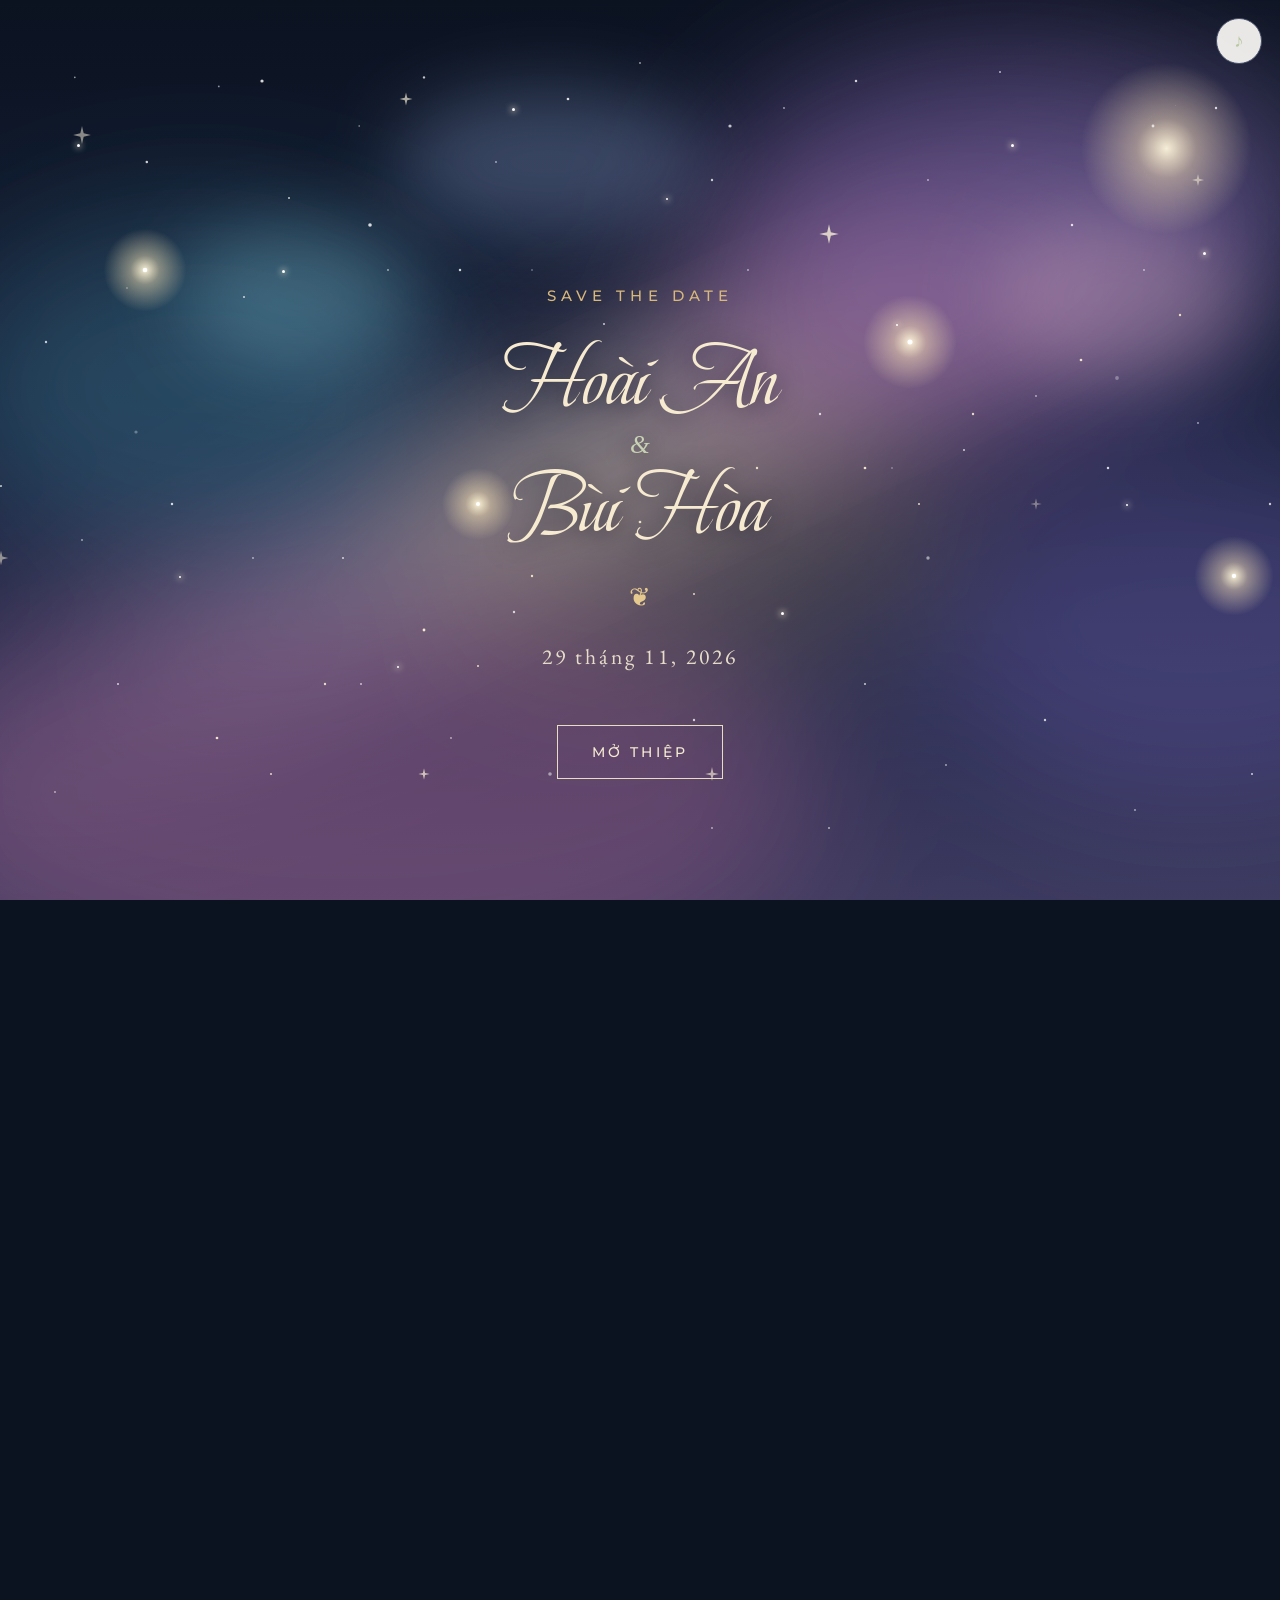
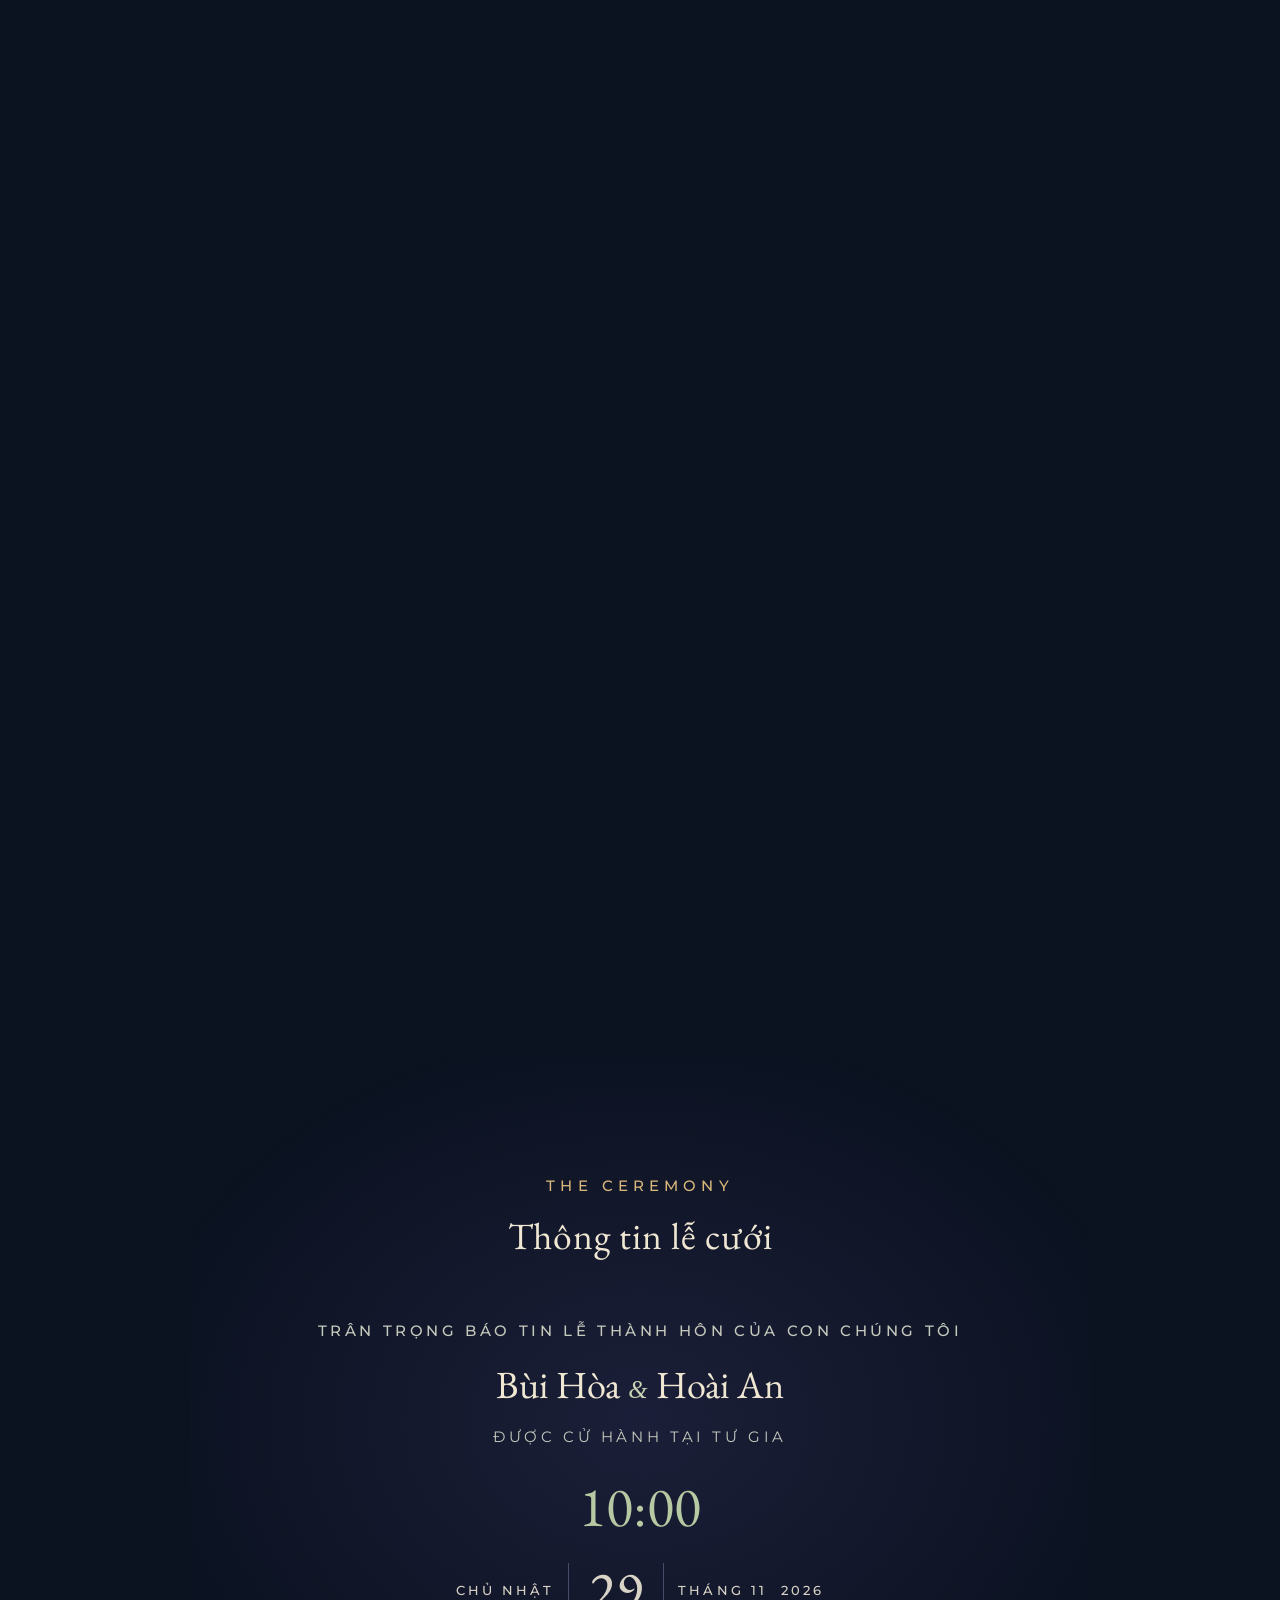
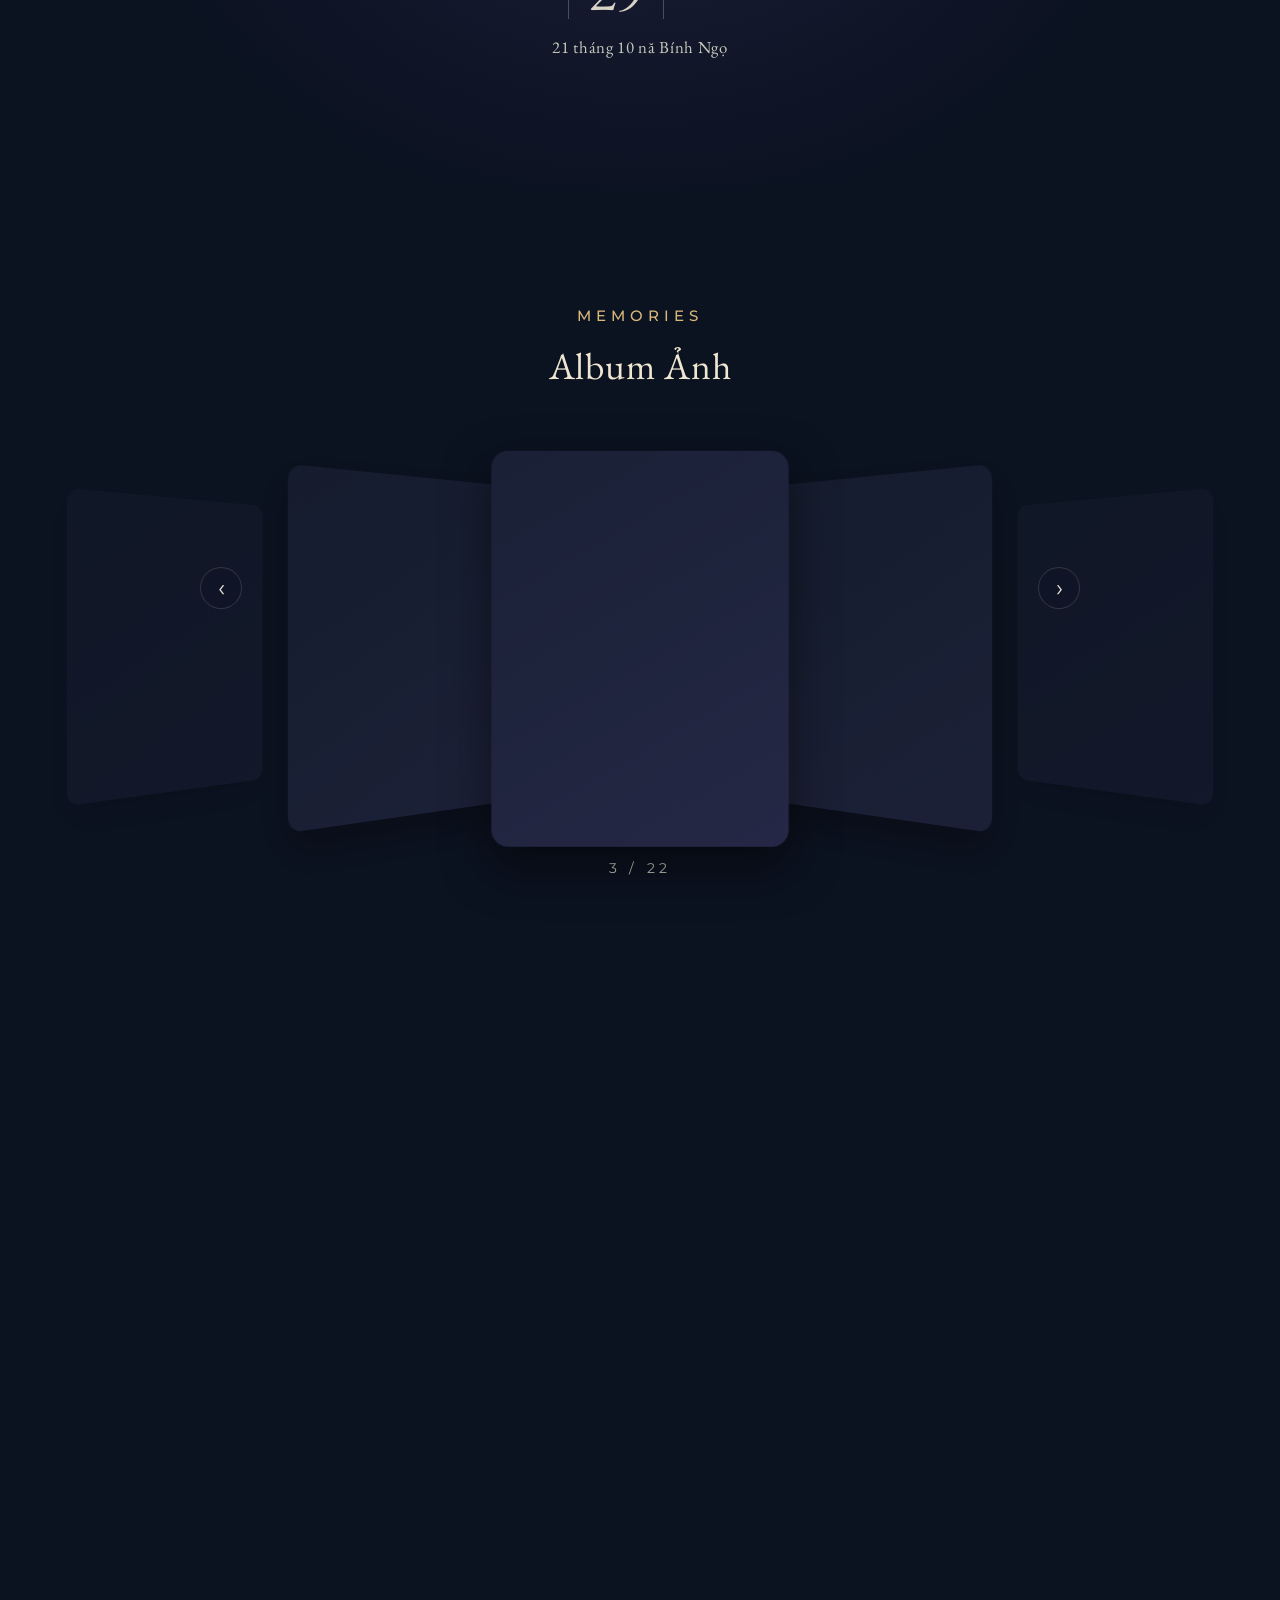
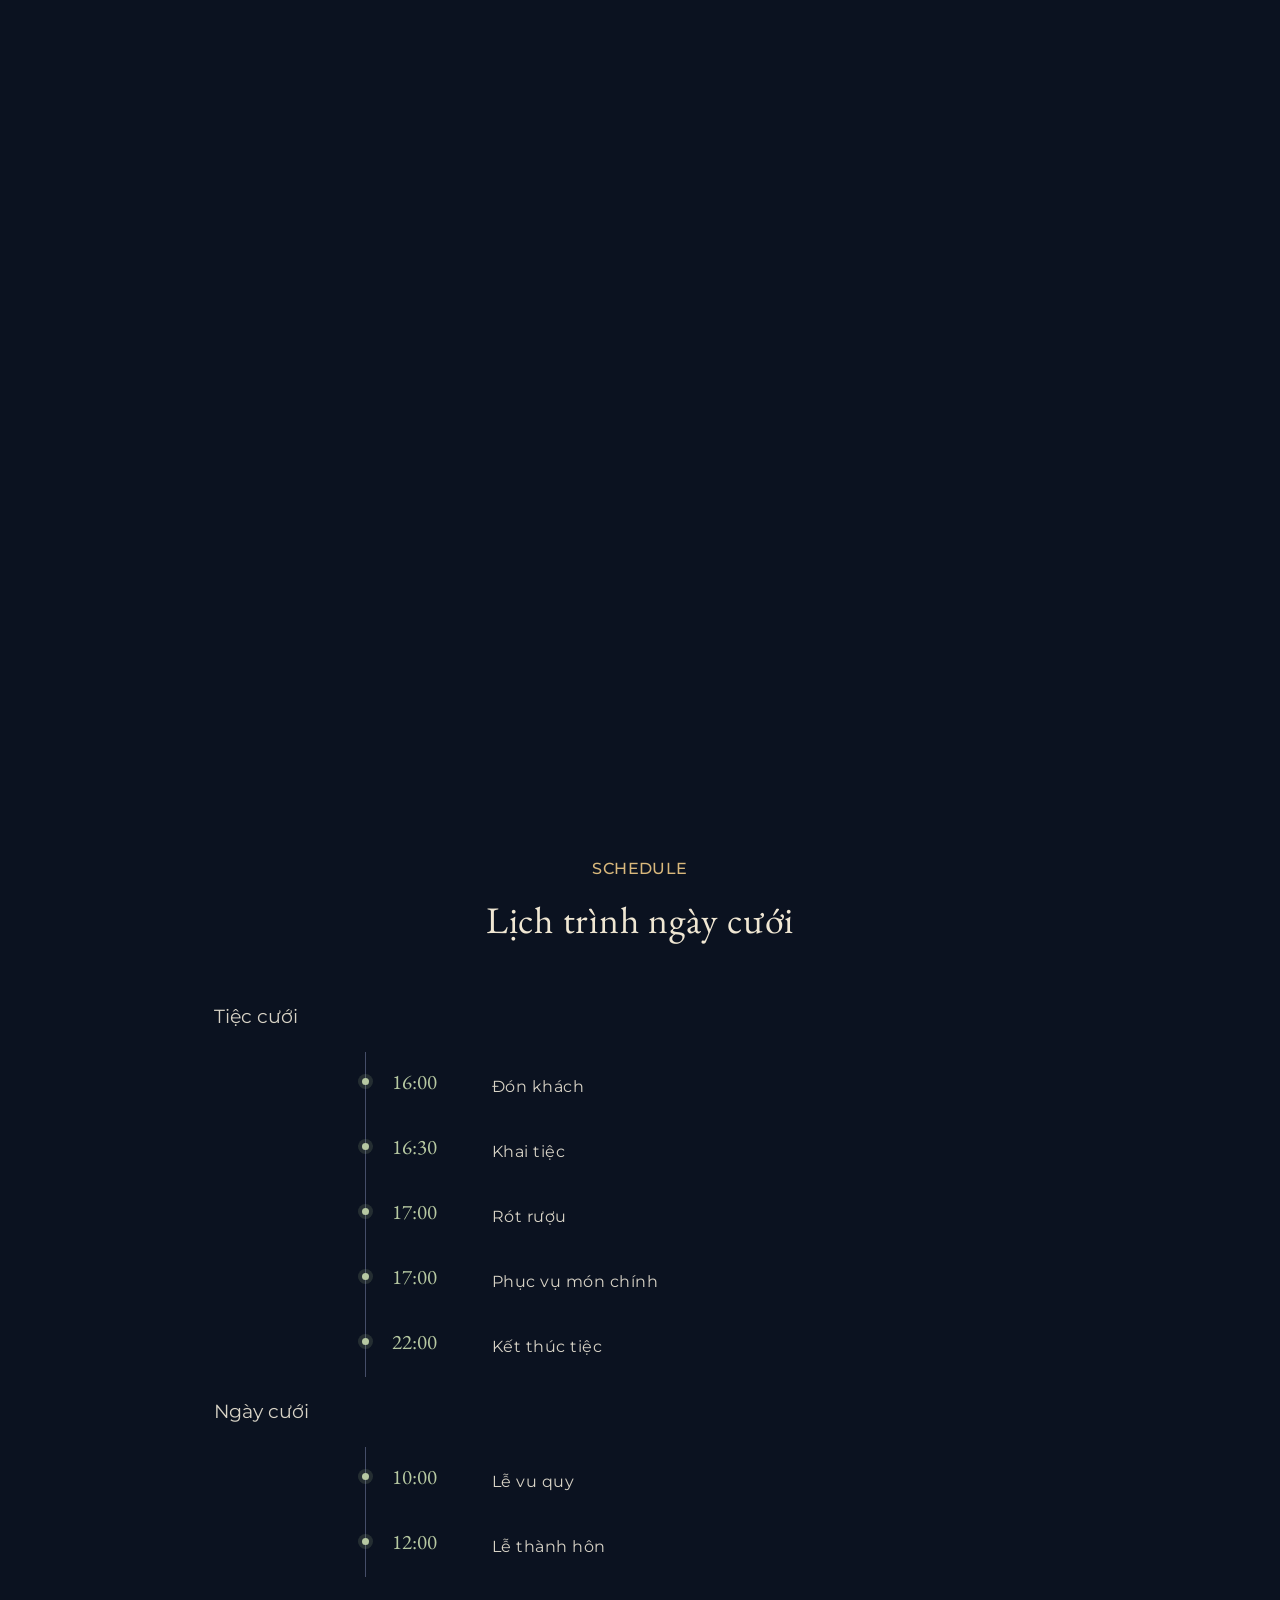
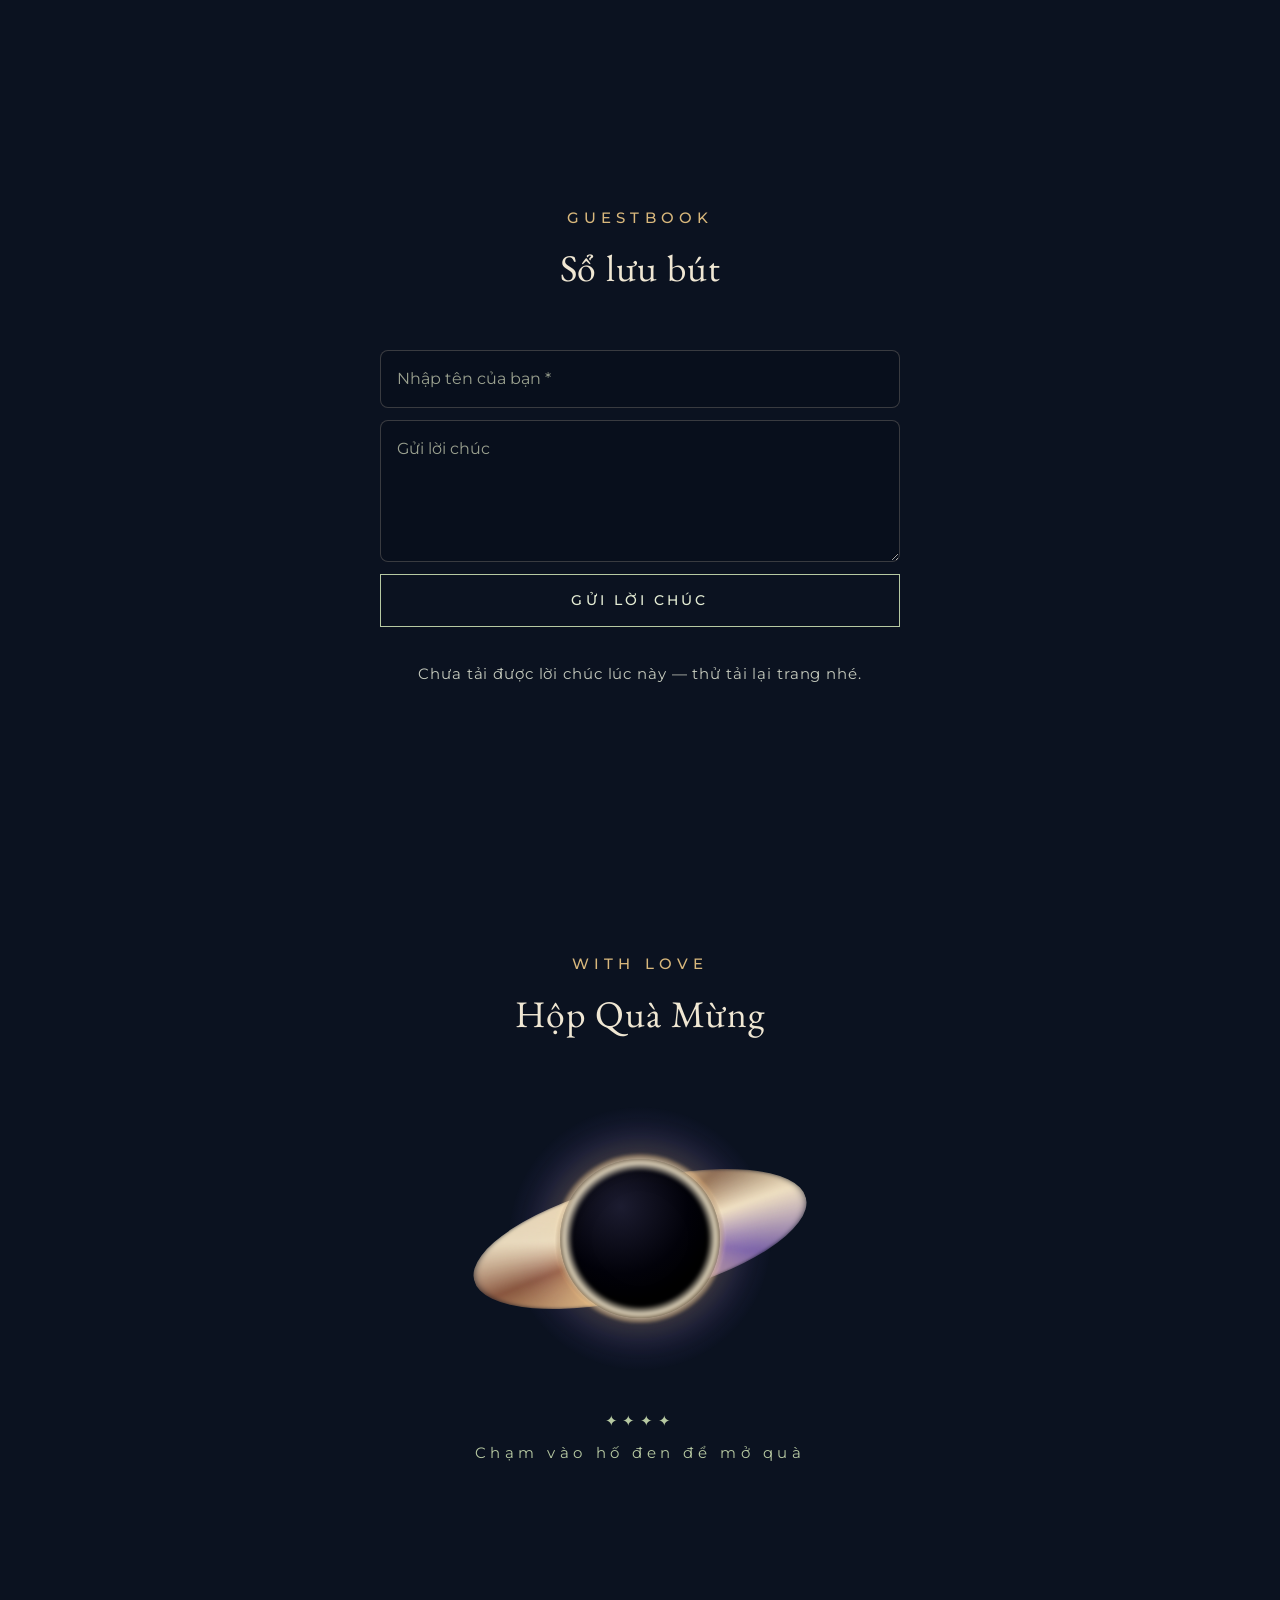
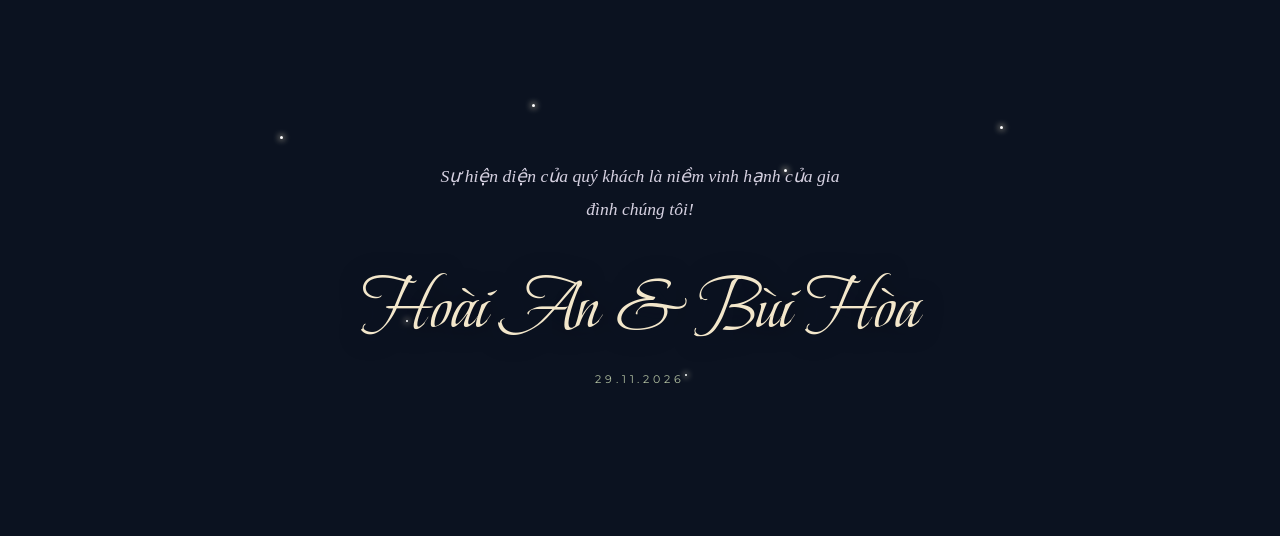
==== commit 4a164042: "sua thong tin" ====
--- a/index.html
+++ b/index.html
@@ -115,6 +115,14 @@
       </div>
     </section>
 
+    <section class="reception section reveal">
+      <div class="section-heading"><span>RECEPTION</span><h3>Thông tin tiệc cưới</h3></div>
+      <p>Tiệc cưới sẽ diễn ra vào lúc</p>
+      <div class="reception-time"><strong id="receptionTime"></strong><span id="receptionDay"></span></div>
+      <div class="mini-date"><b id="receptionDayName"></b><strong id="receptionDayNumber"></strong><b id="receptionMonth"></b><b id="receptionYear"></b></div>
+      <div class="reception-meta"><span>ĐÓN KHÁCH <b id="guestTime"></b></span><span>KHAI TIỆC <b id="startTime"></b></span></div>
+    </section>
+
     <section class="ceremony section reveal">
       <div class="section-heading"><span>THE CEREMONY</span><h3>Thông tin lễ cưới</h3></div>
       <p class="invitation-line">TRÂN TRỌNG BÁO TIN LỄ THÀNH HÔN CỦA CON CHÚNG TÔI</p>
@@ -131,14 +139,6 @@
       <div class="gallery-counter" id="galleryCounter"></div>
       <button class="gal-nav gal-prev" id="galPrev" type="button" aria-label="Ảnh trước">‹</button>
       <button class="gal-nav gal-next" id="galNext" type="button" aria-label="Ảnh sau">›</button>
-    </section>
-
-    <section class="reception section reveal">
-      <div class="section-heading"><span>RECEPTION</span><h3>Thông tin tiệc cưới</h3></div>
-      <p>Tiệc cưới sẽ diễn ra vào lúc</p>
-      <div class="reception-time"><strong id="receptionTime"></strong><span id="receptionDay"></span></div>
-      <div class="mini-date"><b id="receptionDayName"></b><strong id="receptionDayNumber"></strong><b id="receptionMonth"></b><b id="receptionYear"></b></div>
-      <div class="reception-meta"><span>ĐÓN KHÁCH <b id="guestTime"></b></span><span>KHAI TIỆC <b id="startTime"></b></span></div>
     </section>
 
     <section class="countdown section reveal">
@@ -184,12 +184,18 @@
 
     <section class="timeline section reveal">
       <div class="section-heading"><span>SCHEDULE</span><h3>Lịch trình ngày cưới</h3></div>
+	<p>Tiệc cưới</p>
       <ol>
         <li><time>16:00</time><span>Đón khách</span></li>
         <li><time>16:30</time><span>Khai tiệc</span></li>
-        <li><time>17:00</time><span>Rót rượu, cắt bánh</span></li>
+        <li><time>17:00</time><span>Rót rượu</span></li>
         <li><time>17:00</time><span>Phục vụ món chính</span></li>
-        <li><time>21:00</time><span>Kết thúc tiệc</span></li>
+        <li><time>22:00</time><span>Kết thúc tiệc</span></li>
+      </ol>
+	<p>Ngày cưới</p>
+      <ol>
+	<li><time>10:00</time><span>Lễ vu quy</span></li>
+	<li><time>12:00</time><span>Lễ thành hôn</span></li>
       </ol>
     </section>
 
--- a/style.css
+++ b/style.css
@@ -17,12 +17,12 @@
   --sans:"Montserrat",Arial,sans-serif;
 
   /* Thang chữ: chỉnh 1 chỗ, áp dụng toàn site */
-  --fs-eyebrow:clamp(.74rem,1.6vw,.85rem);
-  --fs-body:clamp(1rem,1.7vw,1.08rem);
-  --fs-script-xl:clamp(3.4rem,11vw,5rem);   /* tên trên bìa */
-  --fs-script-lg:clamp(2.9rem,9vw,4.3rem);  /* tên ở hero/footer */
-  --fs-script-md:clamp(1.7rem,3.8vw,2.1rem);/* tên chú rể/cô dâu */
-  --fs-title:clamp(1.65rem,3.6vw,2.15rem);  /* tiêu đề mục */
+  --fs-eyebrow:clamp(.8rem,1.8vw,.94rem);
+  --fs-body:clamp(1.06rem,1.9vw,1.16rem);
+  --fs-script-xl:clamp(3.6rem,11.5vw,5.4rem);   /* tên trên bìa */
+  --fs-script-lg:clamp(3.1rem,9.5vw,4.6rem);  /* tên ở hero/footer */
+  --fs-script-md:clamp(1.85rem,4vw,2.3rem);/* tên chú rể/cô dâu */
+  --fs-title:clamp(1.8rem,3.9vw,2.35rem);  /* tiêu đề mục */
   --fs-number-xl:clamp(3rem,8vw,4.25rem);   /* ngày lớn */
   --fs-number-lg:clamp(2.7rem,7vw,3.5rem);
   --fs-number-md:clamp(2.1rem,5.5vw,2.9rem);
@@ -62,7 +62,7 @@
 /* ---------- Nút ---------- */
 .open-btn,.form-card button{
   border:1px solid var(--green);background:transparent;color:#e4ecd4;
-  padding:.95em 2.4em;letter-spacing:.22em;font-size:.8rem;font-weight:500;
+  padding:.95em 2.4em;letter-spacing:.22em;font-size:.88rem;font-weight:500;
   cursor:pointer;transition:all .35s var(--ease);
 }
 .open-btn:hover,.form-card button:hover{
@@ -87,9 +87,9 @@
   display:flex;flex-direction:column;gap:2px;
   text-shadow:0 2px 24px rgba(10,16,30,.65);
 }
-.cover h1 b{font:italic 400 clamp(1.15rem,3vw,1.45rem) var(--serif);color:#c9d2b4}
+.cover h1 b{font:italic 400 clamp(1.3rem,3.2vw,1.6rem) var(--serif);color:#c9d2b4}
 .ornament{font-size:clamp(1.35rem,3vw,1.6rem);color:#e5c98f;margin:20px 0 8px}
-.cover-date{font:400 clamp(1.05rem,2.6vw,1.25rem) var(--serif);letter-spacing:.14em;color:#e7ddca}
+.cover-date{font:400 clamp(1.15rem,2.8vw,1.35rem) var(--serif);letter-spacing:.14em;color:#e7ddca}
 .cover .open-btn{margin-top:34px;border-color:#e8dcc4;color:#f4ead2}
 .cover .open-btn:hover{background:#f4ead2;border-color:#f4ead2;color:#1c2338;box-shadow:0 10px 26px rgba(0,0,0,.5)}
 
@@ -178,7 +178,7 @@
   font-family:var(--script);font-weight:400;color:#f3e7cb;
   font-size:var(--fs-script-lg);line-height:1.1;margin:24px 0;
 }
-.hero h2 small{display:block;font:italic 400 clamp(1.15rem,3vw,1.5rem) var(--serif);color:#c9d2b4;margin:4px 0}
+.hero h2 small{display:block;font:italic 400 clamp(1.3rem,3.2vw,1.6rem) var(--serif);color:#c9d2b4;margin:4px 0}
 .thin-line{width:110px;height:1px;background:var(--line);margin:22px auto}
 .hero-content>p:last-of-type{font:400 var(--fs-body) var(--serif);color:var(--muted);letter-spacing:.02em}
 
@@ -204,7 +204,7 @@
   font:400 var(--fs-number-xl)/1 var(--serif);
   border-left:1px solid var(--line);border-right:1px solid var(--line);padding:0 22px;
 }
-.date-card em{grid-column:1/-1;font:400 .9rem var(--serif);font-style:normal;letter-spacing:.3em}
+.date-card em{grid-column:1/-1;font:400 .98rem var(--serif);font-style:normal;letter-spacing:.3em}
 
 /* ---------- Hai chúng tôi ---------- */
 .couple-grid{display:grid;grid-template-columns:1fr 80px 1fr;align-items:center;max-width:700px;margin:auto;gap:10px}
@@ -221,7 +221,7 @@
 .person:hover .portrait img{transform:scale(1.06)}
 .person-bride .portrait{rotate:2deg}
 .person-groom .portrait{rotate:-2deg}
-.role{display:block;color:var(--muted);font-size:.72rem;letter-spacing:.34em;margin-top:26px;font-weight:500}
+.role{display:block;color:var(--muted);font-size:.8rem;letter-spacing:.34em;margin-top:26px;font-weight:500}
 .person h3{font:400 var(--fs-script-md) var(--script);color:#f0e7d3;margin:8px 0 0}
 .amp{font:italic 400 clamp(1.7rem,4vw,2.1rem) var(--serif);color:var(--sage);text-align:center}
 
@@ -232,15 +232,15 @@
   transition:transform .4s var(--ease),box-shadow .4s var(--ease);
 }
 .family-card:hover{transform:translateY(-4px);box-shadow:0 16px 36px rgba(0,0,0,.4)}
-.family-title{font-size:.74rem;letter-spacing:.3em;color:var(--gold);font-weight:500;text-transform:uppercase}
+.family-title{font-size:.82rem;letter-spacing:.3em;color:var(--gold);font-weight:500;text-transform:uppercase}
 .family-card h4{font:400 clamp(1.25rem,3vw,1.5rem) var(--serif);margin:14px 0 10px;color:#f0e7d3}
-.family-card p:last-child{font-size:.9rem;line-height:1.9;color:var(--muted)}
+.family-card p:last-child{font-size:1rem;line-height:1.9;color:var(--muted)}
 
 /* ---------- Lễ thành hôn ---------- */
 .ceremony{text-align:center;background:radial-gradient(58% 55% at 50% 50%,rgba(140,120,220,.13),transparent)}
 .invitation-line{font-size:var(--fs-eyebrow);letter-spacing:.24em;color:var(--muted);font-weight:500}
 .names-line{font:400 clamp(1.7rem,4.6vw,2.4rem) var(--serif);color:#f0e7d3;margin:14px 0 6px}
-.names-line b{font:italic 400 clamp(1.1rem,2.8vw,1.4rem) var(--serif);color:#c9d2b4}
+.names-line b{font:italic 400 clamp(1.25rem,3vw,1.55rem) var(--serif);color:#c9d2b4}
 .ceremony-subtitle{font-size:var(--fs-eyebrow);letter-spacing:.24em;color:var(--muted)}
 .ceremony-time{font:400 var(--fs-number-lg)/1.15 var(--serif);color:var(--green);margin:24px 0}
 .mini-date{display:flex;justify-content:center;align-items:center;gap:14px}
@@ -248,8 +248,8 @@
   font:400 var(--fs-number-lg)/1 var(--serif);
   border-left:1px solid var(--line);border-right:1px solid var(--line);padding:0 20px;
 }
-.mini-date b{font-size:.74rem;letter-spacing:.24em;font-weight:500}
-.lunar{font:400 .95rem var(--serif);color:var(--muted);letter-spacing:.04em}
+.mini-date b{font-size:.8rem;letter-spacing:.24em;font-weight:500;white-space:nowrap}
+.lunar{font:400 1.05rem var(--serif);color:var(--muted);letter-spacing:.04em}
 
 /* ---------- Album ảnh: băng chuyền 3D xoay tròn (kiểu coverflow) ----------
    Ảnh giữa phẳng và sáng, hai bên rotateY nghiêng vào trong rồi chìm ra sau.
@@ -277,7 +277,7 @@
 .gallery-item[data-pos="-2"]{transform:translate(-50%,-50%) translateX(calc(var(--cw)*-1.3)) rotateY(56deg) translateZ(-170px) scale(.85);opacity:.25}
 .gallery-item[data-pos="far"]{transform:translate(-50%,-50%) translateZ(-520px);opacity:0;pointer-events:none}
 .gallery-counter{
-  text-align:center;color:var(--muted);font:400 .8rem var(--sans);
+  text-align:center;color:var(--muted);font:400 .88rem var(--sans);
   letter-spacing:.3em;margin-top:12px;
 }
 /* nút ‹ › hai bên băng chuyền */
@@ -299,7 +299,7 @@
 .reception-time span{font-size:var(--fs-eyebrow);letter-spacing:.32em}
 .reception-meta{
   display:flex;justify-content:center;gap:clamp(18px,6vw,44px);margin-top:36px;
-  font-size:.72rem;letter-spacing:.24em;color:var(--muted);font-weight:500;
+  font-size:.8rem;letter-spacing:.24em;color:var(--muted);font-weight:500;
 }
 .reception-meta b{display:block;font:400 clamp(1.3rem,3.4vw,1.6rem) var(--serif);color:var(--green);margin-top:8px;letter-spacing:.02em}
 
@@ -312,13 +312,13 @@
   display:block;font:400 var(--fs-number-md)/1.1 var(--serif);color:#ece4d2;
   font-variant-numeric:tabular-nums;
 }
-.count-grid span{font-size:.72rem;letter-spacing:.24em;color:var(--muted);font-weight:500;text-transform:uppercase}
+.count-grid span{font-size:.8rem;letter-spacing:.24em;color:var(--muted);font-weight:500;text-transform:uppercase}
 
 /* ---------- Lịch ---------- */
 .calendar-box{max-width:520px;margin:auto;border:1px solid var(--card-line);padding:26px;background:var(--card);border-radius:14px}
 .cal-head,.cal-grid{display:grid;grid-template-columns:repeat(7,1fr);text-align:center}
-.cal-head{font-size:.72rem;letter-spacing:.1em;color:var(--muted);padding-bottom:15px;font-weight:500}
-.cal-grid span{padding:9px 0;font:400 1rem var(--serif)}
+.cal-head{font-size:.8rem;letter-spacing:.1em;color:var(--muted);padding-bottom:15px;font-weight:500}
+.cal-grid span{padding:9px 0;font:400 1.08rem var(--serif)}
 .cal-grid .empty{visibility:hidden}
 /* ngày cưới — ô biến thành trái tim hồng, số ngày nằm giữa thân tim
    (line-height phải đứng SAU shorthand font: — shorthand font sẽ reset line-height) */
@@ -331,13 +331,13 @@
 }
 /* ngày tiệc trước 1 ngày — khoanh tròn vàng nhẹ */
 .cal-grid .party{width:34px;height:34px;justify-self:center;padding-top:9px;border:1px solid var(--gold);border-radius:50%;color:var(--gold)}
-.cal-legend{display:flex;justify-content:center;gap:26px;flex-wrap:wrap;margin-top:22px;font-size:.78rem;color:var(--muted);letter-spacing:.05em}
+.cal-legend{display:flex;justify-content:center;gap:26px;flex-wrap:wrap;margin-top:22px;font-size:.85rem;color:var(--muted);letter-spacing:.05em}
 .cal-legend i{display:inline-block;vertical-align:middle;margin-right:8px}
 .lg-heart{width:14px;height:13px;background:url("data:image/svg+xml,%3Csvg xmlns='http://www.w3.org/2000/svg' viewBox='0 0 24 24'%3E%3Cpath d='M12 21.35l-1.45-1.32C5.4 15.36 2 12.28 2 8.5 2 5.42 4.42 3 7.5 3c1.74 0 3.41.81 4.5 2.09C13.09 3.81 14.76 3 16.5 3 19.58 3 22 5.42 22 8.5c0 3.78-3.4 6.86-8.55 11.54L12 21.35z' fill='%23e9cec2'/%3E%3C/svg%3E") center/contain no-repeat}
 .lg-party{width:10px;height:10px;border:1.5px solid var(--gold);border-radius:50%}
 .calendar-link,.map-link{
   display:block;text-align:center;margin:26px auto 0;color:var(--green);
-  text-decoration:none;font-size:.8rem;letter-spacing:.24em;font-weight:500;
+  text-decoration:none;font-size:.88rem;letter-spacing:.24em;font-weight:500;
   transition:color .3s,letter-spacing .3s var(--ease);
 }
 .calendar-link:hover,.map-link:hover{color:#dce5c9;letter-spacing:.3em}
@@ -346,7 +346,7 @@
 .form-card{max-width:520px;margin:auto;display:grid;gap:12px}
 .form-card input,.form-card textarea,.form-card select{
   width:100%;border:1px solid rgba(233,220,190,.22);background:rgba(9,13,26,.55);padding:14px 16px;
-  outline:none;color:var(--ink);font-size:.95rem;border-radius:8px;
+  outline:none;color:var(--ink);font-size:1rem;border-radius:8px;
   transition:border-color .3s,box-shadow .3s;
 }
 .form-card input::placeholder,.form-card textarea::placeholder{color:#9aa18f}
@@ -360,18 +360,18 @@
   height:1px!important;width:1px!important;padding:0!important;border:0!important;
   opacity:0;pointer-events:none;
 }
-.local-note{text-align:center;color:var(--muted);font-size:.8rem;margin-top:18px;letter-spacing:.04em}
+.local-note{text-align:center;color:var(--muted);font-size:.88rem;margin-top:18px;letter-spacing:.04em}
 .rsvp-stats{
   text-align:center;font:italic 400 .95rem var(--serif);color:var(--green);
   margin:14px 0 0;letter-spacing:.02em;
 }
 .rsvp-stats:empty{display:none}
-.wishes-empty{text-align:center;color:var(--muted);font-size:.85rem;letter-spacing:.06em}
+.wishes-empty{text-align:center;color:var(--muted);font-size:.92rem;letter-spacing:.06em}
 
 /* ---------- Địa điểm ---------- */
 .venue{text-align:center}
 .venue h3{font:400 clamp(1.5rem,3.8vw,1.9rem) var(--serif);color:#f0e7d3}
-.venue p{color:var(--muted);font-size:.92rem;letter-spacing:.02em}
+.venue p{color:var(--muted);font-size:1rem;letter-spacing:.02em}
 /* Sơ đồ đường đi vẽ sẵn — không phụ thuộc mạng */
 .map-card{
   position:relative;max-width:640px;margin:28px auto 0;border-radius:16px;overflow:hidden;
@@ -383,7 +383,7 @@
 .map-btn{
   position:absolute;left:50%;bottom:16px;translate:-50% 0;white-space:nowrap;
   background:#fffdf9f2;border:1px solid var(--green);color:var(--green-dark);
-  padding:.95em 1.9em;border-radius:999px;font-size:.76rem;font-weight:600;letter-spacing:.16em;
+  padding:.95em 1.9em;border-radius:999px;font-size:.82rem;font-weight:600;letter-spacing:.16em;
   text-decoration:none;box-shadow:0 10px 24px rgba(29,36,29,.2);
   transition:all .3s var(--ease);
 }
@@ -396,18 +396,18 @@
   content:"";position:absolute;width:7px;height:7px;background:var(--green);border-radius:50%;
   left:-4px;top:26px;box-shadow:0 0 0 4px rgba(156,179,136,.18);
 }
-.timeline time{color:var(--green);font:400 1.2rem var(--serif)}
-.timeline span{font-size:.92rem;padding-top:5px;letter-spacing:.03em}
+.timeline time{color:var(--green);font:400 1.3rem var(--serif)}
+.timeline span{font-size:1rem;padding-top:5px;letter-spacing:.03em}
 
 /* ---------- Sổ lưu bút ---------- */
 .wishes{max-width:520px;margin:35px auto}
 .wish{background:var(--card);border:1px solid var(--card-line);padding:20px 22px;margin-bottom:10px;border-radius:10px}
-.wish strong{font:400 1.15rem var(--serif);color:var(--green)}
-.wish p{font-size:.95rem;line-height:1.8;margin-bottom:0;color:var(--ink)}
+.wish strong{font:400 1.22rem var(--serif);color:var(--green)}
+.wish p{font-size:1.05rem;line-height:1.8;margin-bottom:0;color:var(--ink)}
 
 /* ---------- Hộp quà → Hố đen ---------- */
 .gift{text-align:center}
-.gift-hint{line-height:2.1;color:var(--green);letter-spacing:.3em;font-size:.85rem}
+.gift-hint{line-height:2.1;color:var(--green);letter-spacing:.3em;font-size:.95rem}
 
 /* Hố đen quay — đĩa bồi tụ */
 .blackhole{
@@ -542,7 +542,7 @@
 @keyframes lb-zoom{from{opacity:0;transform:scale(.93)}}
 .lightbox-caption{
   position:absolute;bottom:48px;left:0;right:0;text-align:center;color:#fff;
-  font:italic 400 .95rem var(--serif);opacity:.9;pointer-events:none;
+  font:italic 400 1.05rem var(--serif);opacity:.9;pointer-events:none;
   animation:lb-zoom .5s var(--ease);
 }
 .lightbox button,.modal-close{
@@ -555,7 +555,7 @@
 .lightbox-next{right:16px;top:50%;translate:0 -50%}
 .lightbox-counter{
   position:absolute;bottom:22px;left:0;right:0;text-align:center;color:#fff;
-  font-size:.78rem;letter-spacing:.24em;opacity:.85;
+  font-size:.86rem;letter-spacing:.24em;opacity:.85;
 }
 .gift-modal{background:#0b1220e0}
 .gift-modal h3{position:absolute;top:55px;color:#fff;font:400 1.9rem var(--serif);font-weight:400}
@@ -563,12 +563,12 @@
 .bank-card{text-align:center;background:#fffdf9;padding:28px 22px;border-radius:14px}
 .bank-card h4{font:400 1.2rem var(--serif);color:#40523b;margin:0 0 16px}
 .bank-card img{width:180px;height:180px;object-fit:contain;background:#fff;border-radius:8px;margin:auto}
-.bank-card p{font-size:.8rem;line-height:1.9;color:var(--muted-light-bg);letter-spacing:.03em}
+.bank-card p{font-size:.88rem;line-height:1.9;color:var(--muted-light-bg);letter-spacing:.03em}
 .modal-close{right:20px;top:10px}
 /* QR — chạm để phóng to, tải về trong bản phóng to */
 .bank-card .qr-zoom{cursor:pointer;transition:transform .3s var(--ease),box-shadow .3s var(--ease)}
 .bank-card .qr-zoom:hover{transform:scale(1.05);box-shadow:0 8px 20px rgba(29,36,29,.18)}
-.qr-hint{display:block;margin-top:12px;font-size:.72rem;letter-spacing:.14em;text-transform:uppercase;color:var(--muted-light-bg)}
+.qr-hint{display:block;margin-top:12px;font-size:.78rem;letter-spacing:.14em;text-transform:uppercase;color:var(--muted-light-bg)}
 .qr-viewer{
   position:fixed;inset:0;background:#0b1220f5;z-index:2100;display:none;
   align-items:center;justify-content:center;padding:30px;
@@ -581,11 +581,11 @@
 }
 .qr-viewer-card figcaption{font:400 1.35rem var(--serif);color:var(--green-dark);margin-bottom:18px}
 .qr-viewer-card img{display:block;width:min(70vw,310px);height:auto;object-fit:contain;background:#fff;border-radius:10px;margin:0 auto}
-.qr-viewer-tip{font-size:.8rem;line-height:1.8;color:var(--muted-light-bg);letter-spacing:.03em;margin:16px 0 18px}
-.qr-fallback-tip{margin:12px 0 0;font-size:.72rem}
+.qr-viewer-tip{font-size:.88rem;line-height:1.8;color:var(--muted-light-bg);letter-spacing:.03em;margin:16px 0 18px}
+.qr-fallback-tip{margin:12px 0 0;font-size:.78rem}
 .qr-download{
   display:inline-flex;align-items:center;gap:8px;border:0;cursor:pointer;
-  font-family:var(--sans);font-size:.78rem;letter-spacing:.18em;text-transform:uppercase;
+  font-family:var(--sans);font-size:.84rem;letter-spacing:.18em;text-transform:uppercase;
   padding:.95em 1.9em;border-radius:999px;background:var(--green-dark);color:var(--cream);
   transition:transform .3s var(--ease),box-shadow .3s var(--ease),background .3s;
 }
@@ -617,8 +617,10 @@
   .family-grid{grid-template-columns:1fr}
   .timeline li{grid-template-columns:78px 1fr;padding-left:22px}
   .reception-meta{gap:16px}
+  .mini-date{gap:10px}
+  .mini-date b{font-size:.7rem;letter-spacing:.18em}
   /* nút chỉ đường trên bản đồ nhỏ gọn lại cho vừa điện thoại */
-  .map-btn{font-size:.64rem;padding:.7em 1.35em;letter-spacing:.12em;bottom:12px;box-shadow:0 6px 14px rgba(29,36,29,.22)}
+  .map-btn{font-size:.7rem;padding:.7em 1.35em;letter-spacing:.12em;bottom:12px;box-shadow:0 6px 14px rgba(29,36,29,.22)}
   .gift-grid{grid-template-columns:1fr;max-height:72vh;overflow:auto}
   .gift-modal h3{top:14px;font-size:1.4rem}
   .bank-card img{width:140px;height:140px}
@@ -626,7 +628,7 @@
   .qr-viewer-card img{width:min(62vw,270px)}
   .cal-grid .selected{width:40px;height:36px;line-height:30px;padding-bottom:3px;font-size:.92rem}
   .cal-grid .party{width:30px;height:30px;padding-top:7px}
-  .cal-legend{gap:14px;font-size:.72rem}
+  .cal-legend{gap:14px;font-size:.78rem}
   .count-grid strong{font-size:2rem}
   .petal{display:none}
 }
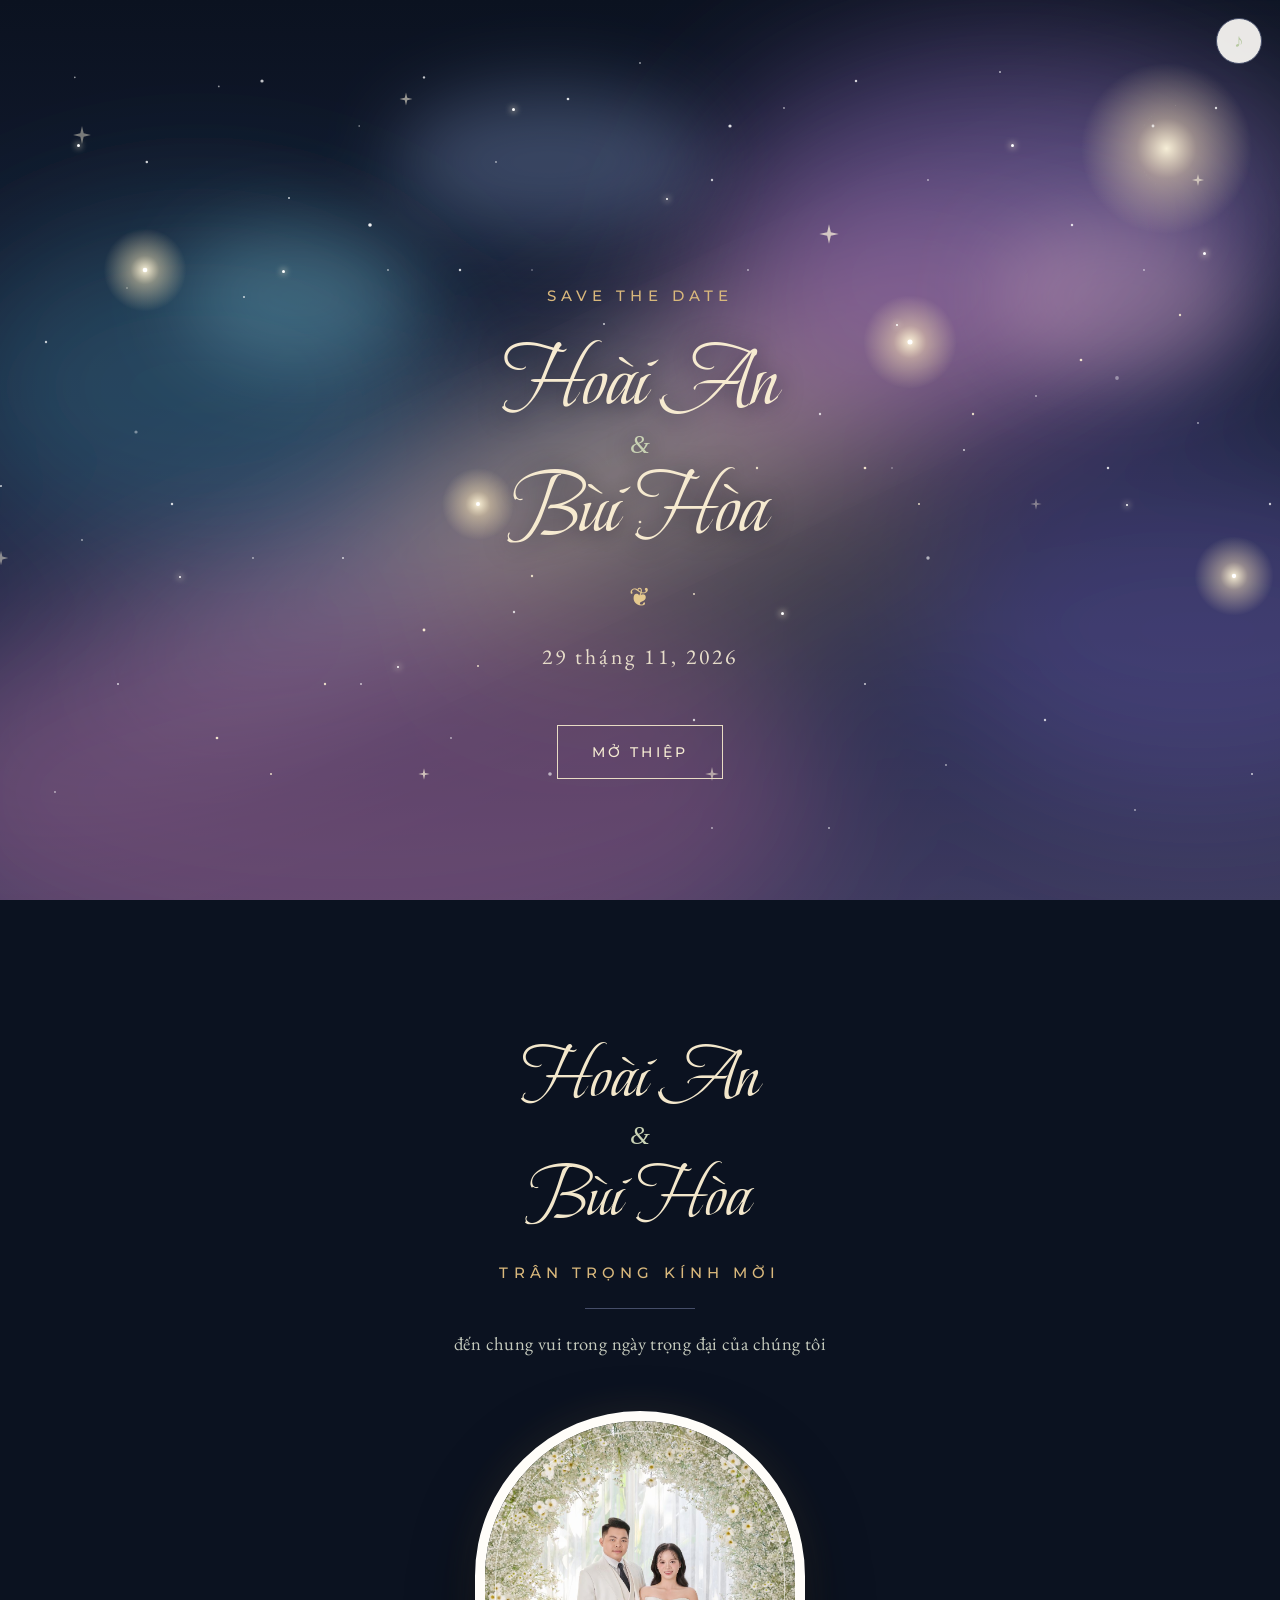
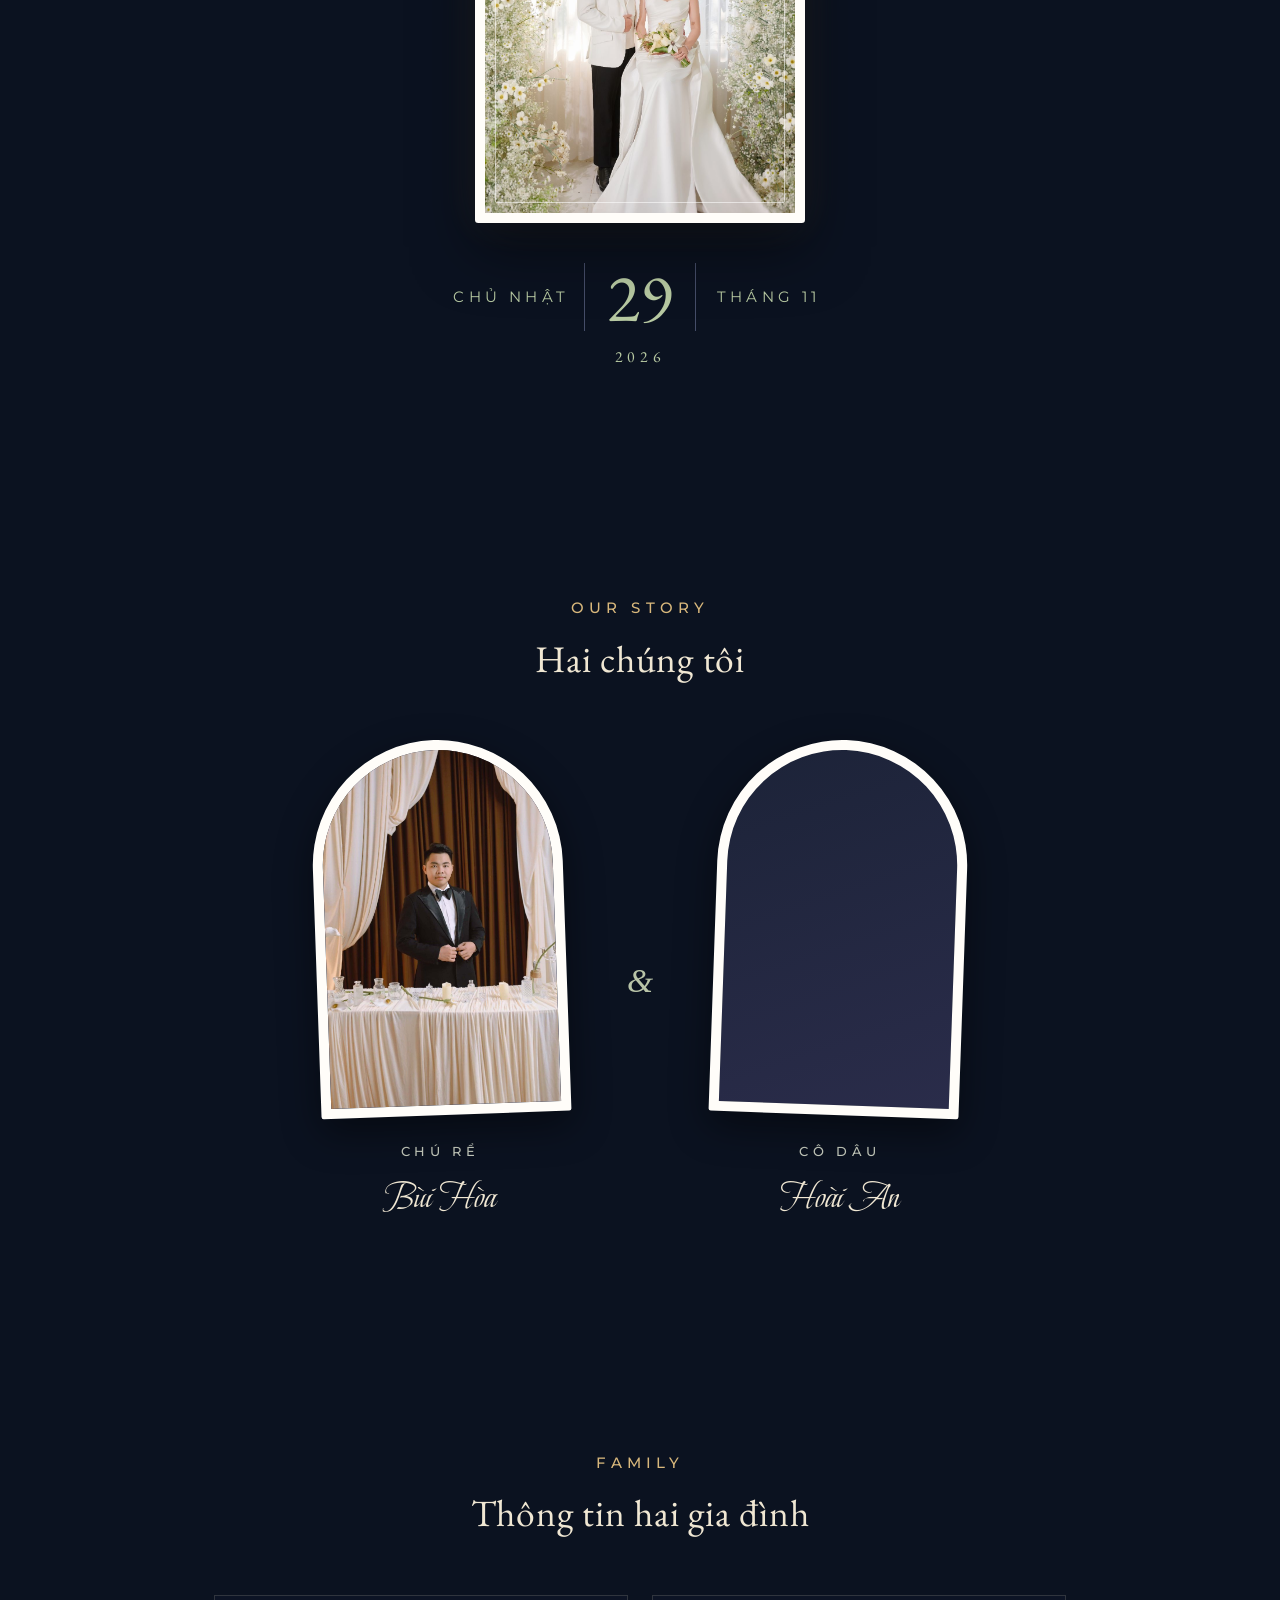
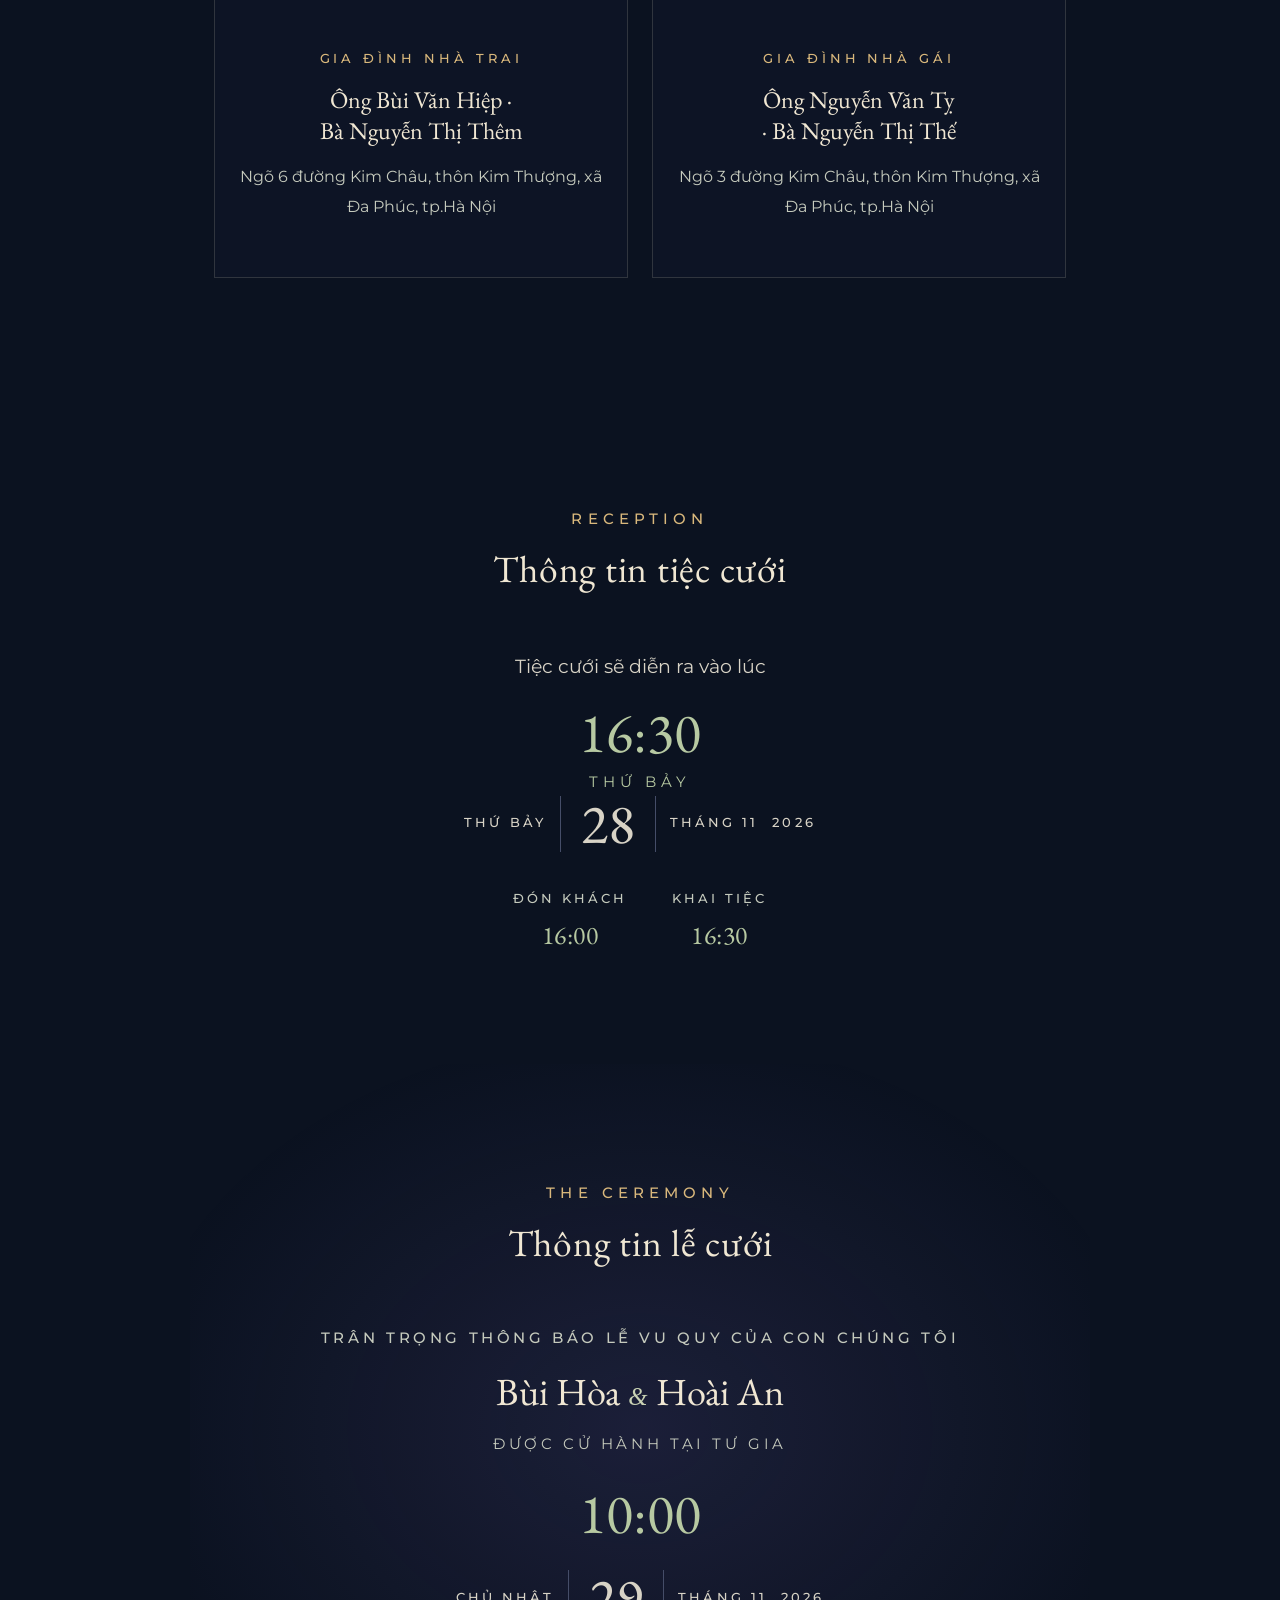
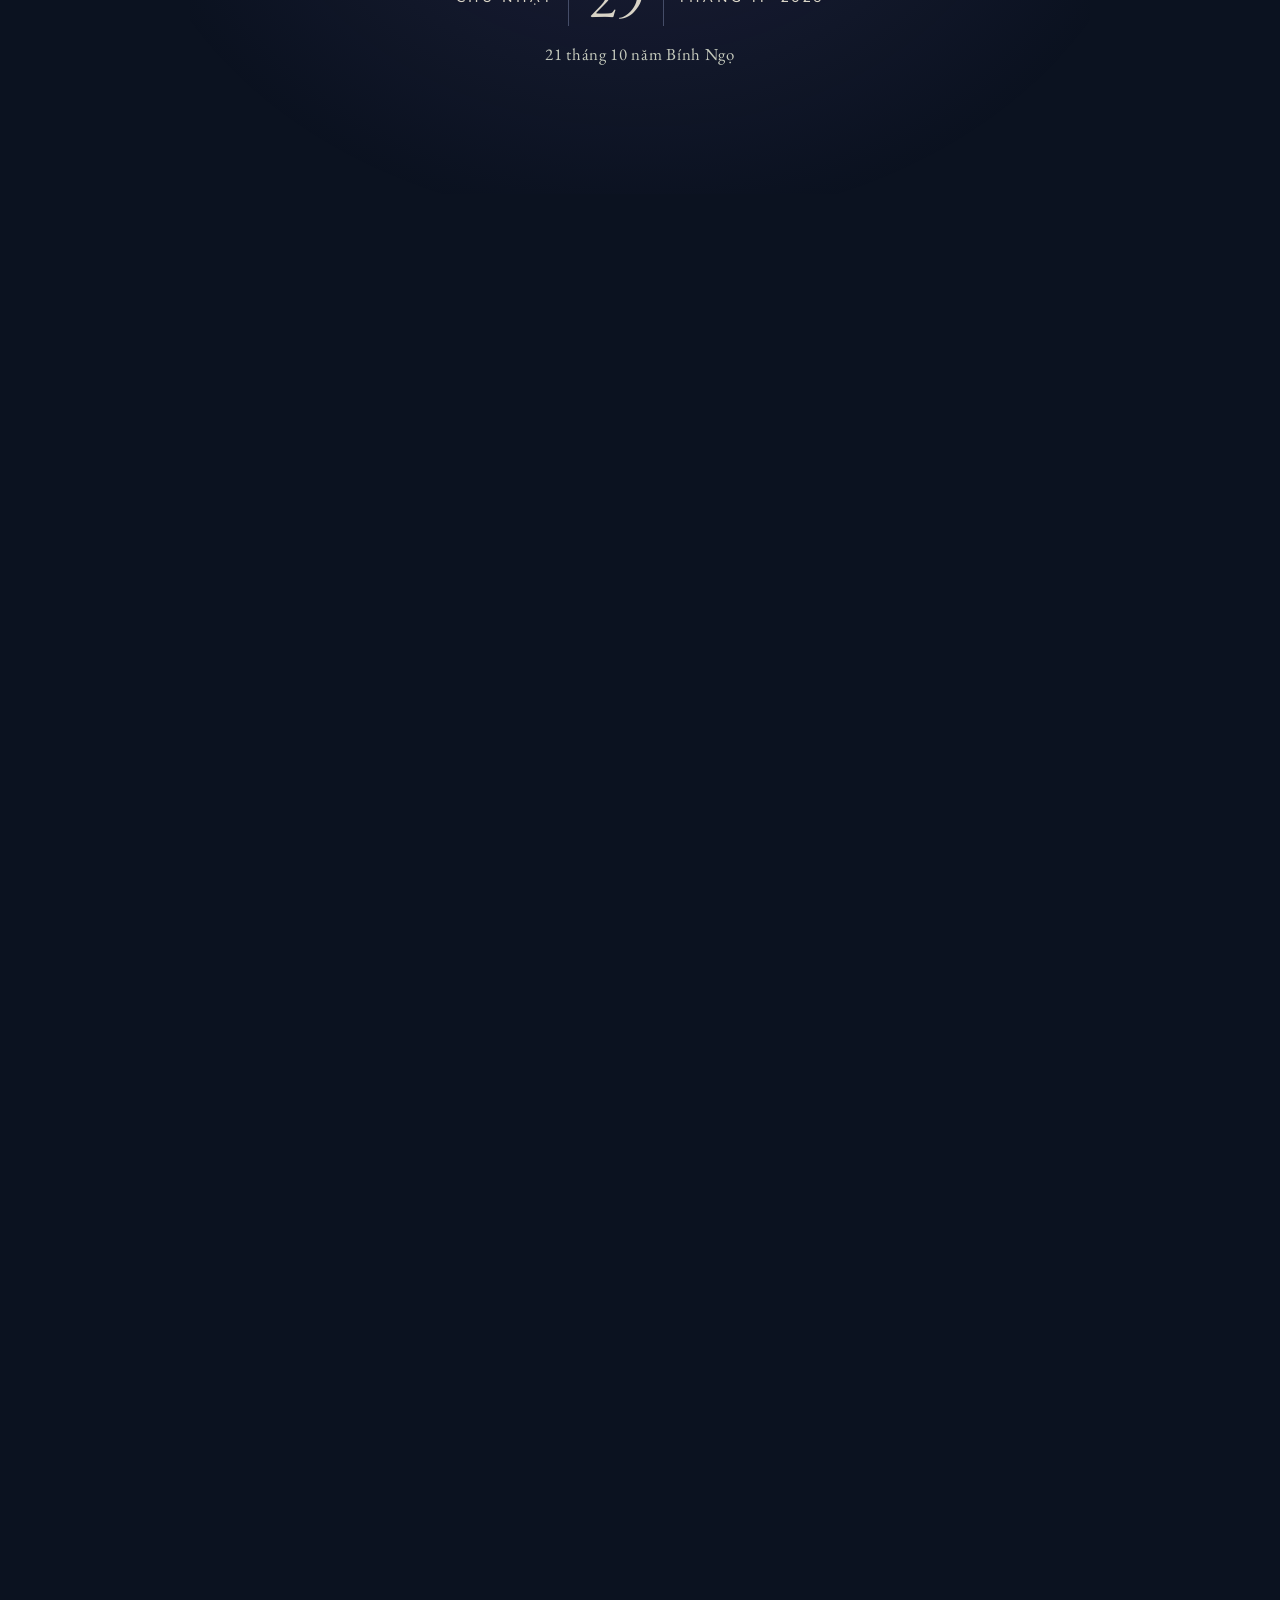
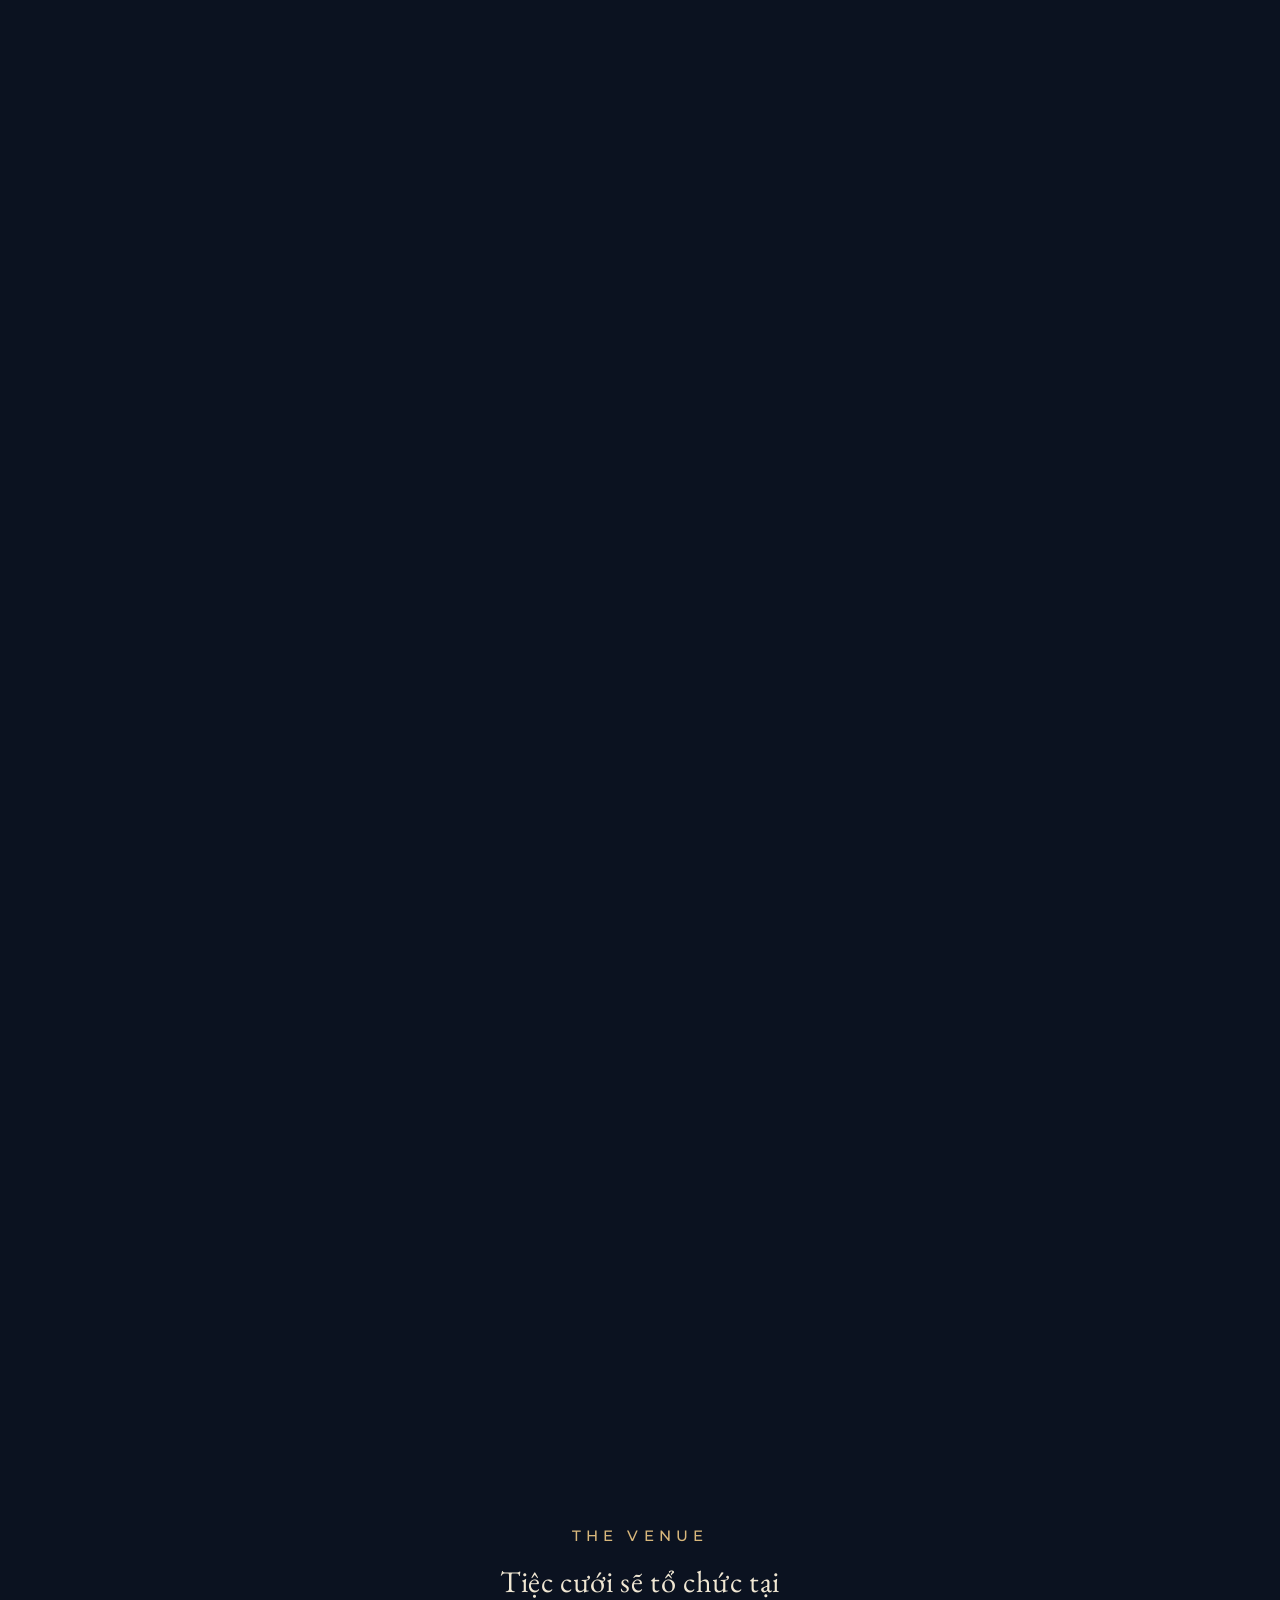
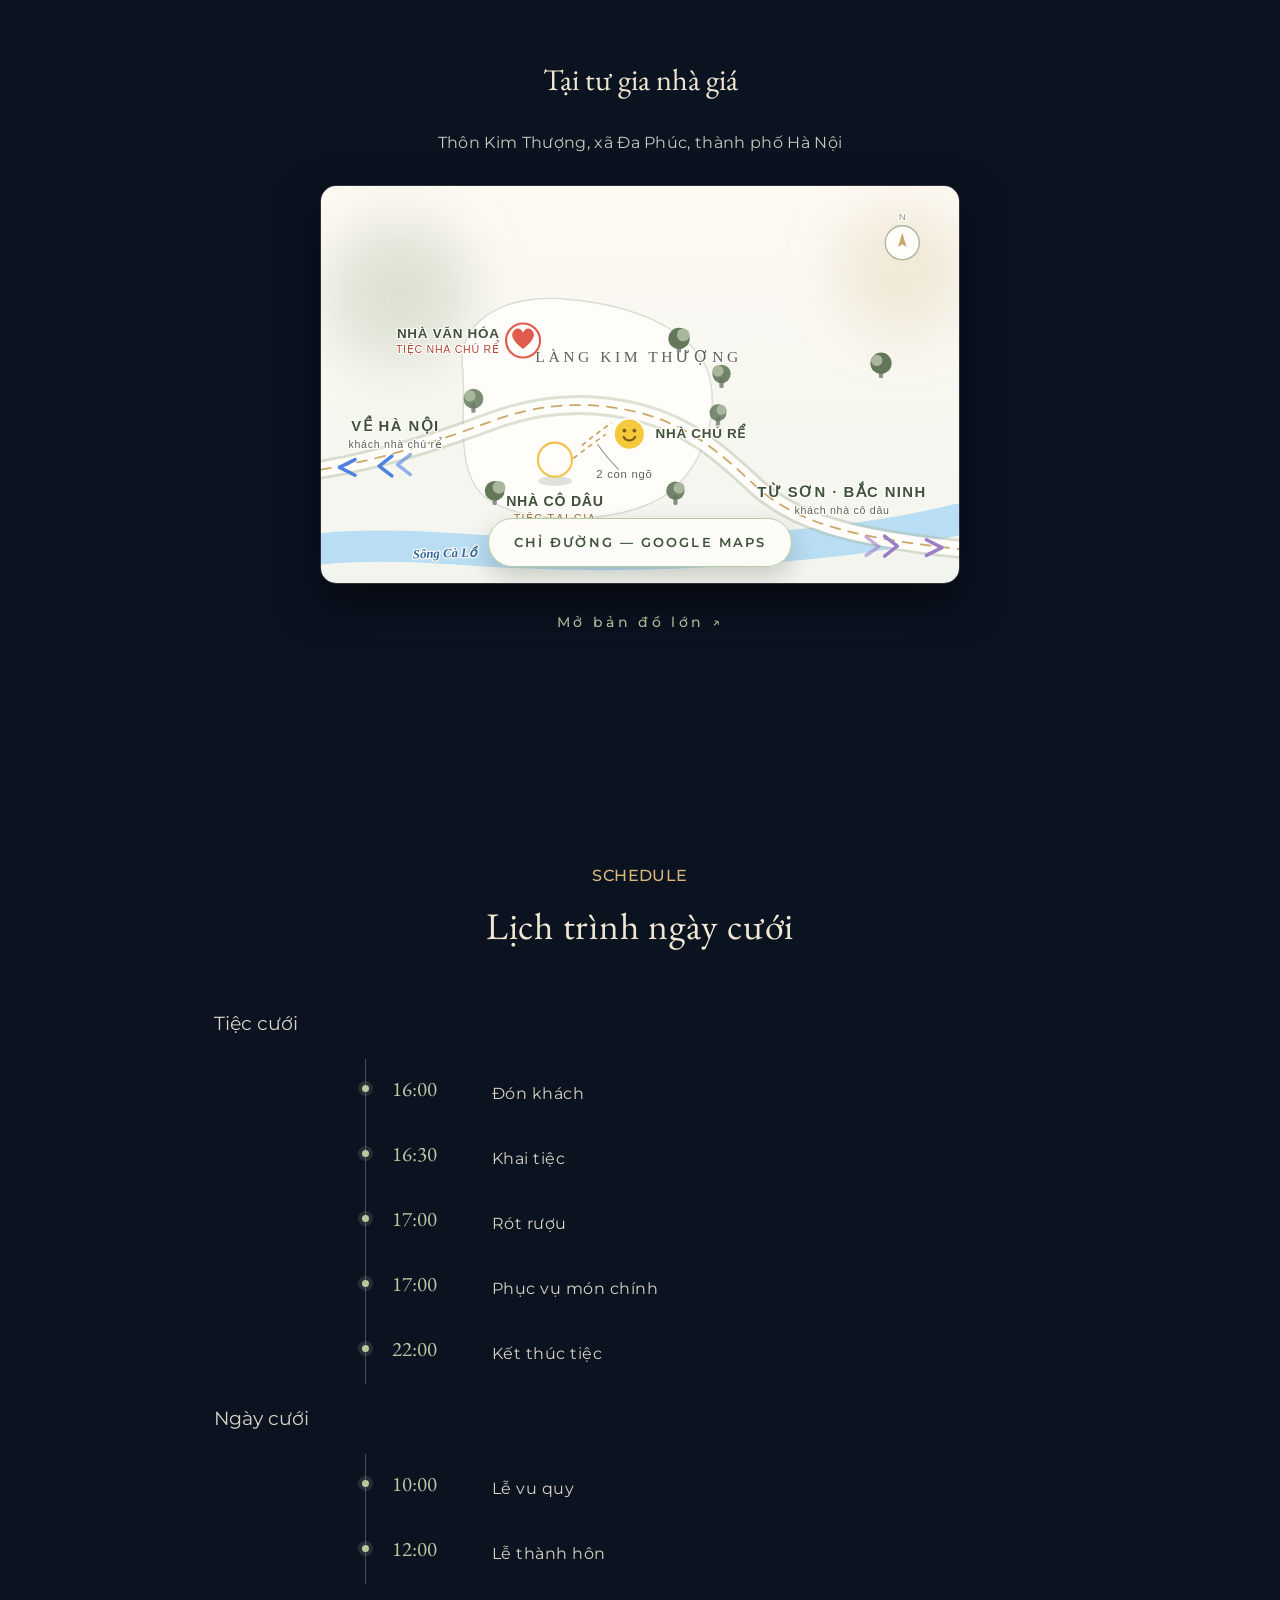
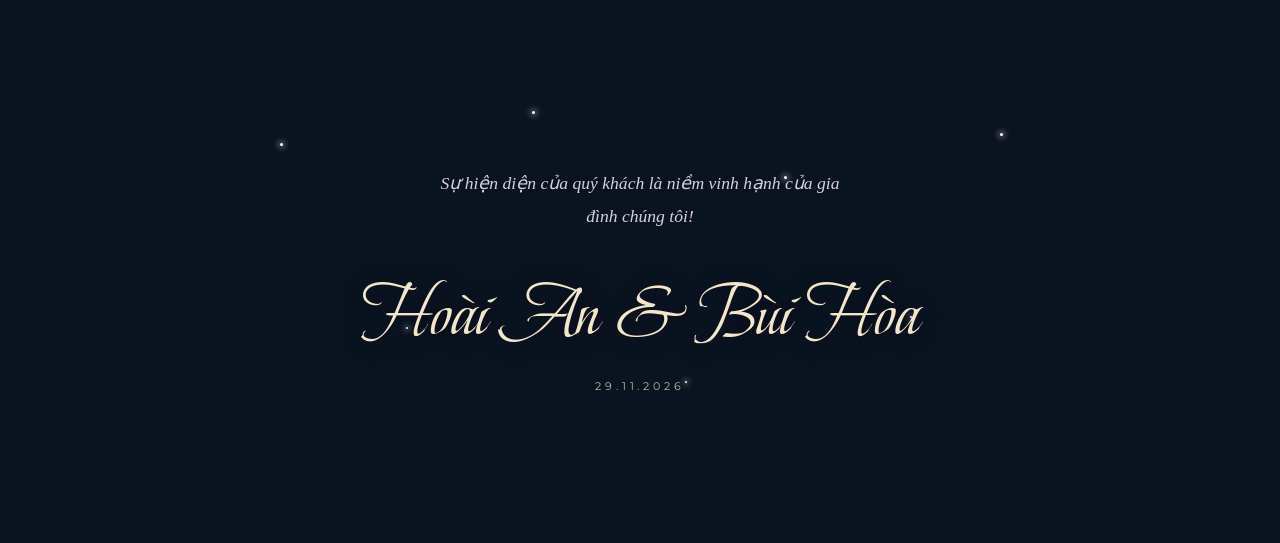
==== commit 16046a51: "sua thong tin cho nha gai" ====
--- a/index.html
+++ b/index.html
@@ -62,9 +62,9 @@
   <main id="invitation" class="invitation">
     <section class="hero section reveal">
       <div class="hero-flower hero-flower-top"></div>
-      <div class="hero-content">
-        <p class="eyebrow">TRÂN TRỌNG KÍNH MỜI</p>
+      <div class="hero-content">       
         <h2><span id="heroBride">Hoài An</span><small>&amp;</small><span id="heroGroom">Bùi Hòa</span></h2>
+	<p class="eyebrow">TRÂN TRỌNG KÍNH MỜI</p>
         <div class="thin-line"></div>
         <p>đến chung vui trong ngày trọng đại của chúng tôi</p>
         <figure class="hero-photo reveal" id="heroPhoto">
@@ -125,7 +125,8 @@
 
     <section class="ceremony section reveal">
       <div class="section-heading"><span>THE CEREMONY</span><h3>Thông tin lễ cưới</h3></div>
-      <p class="invitation-line">TRÂN TRỌNG BÁO TIN LỄ THÀNH HÔN CỦA CON CHÚNG TÔI</p>
+      <p class="invitation-line">TRÂN TRỌNG THÔNG BÁO LỄ VU QUY CỦA CON CHÚNG TÔI</p>
+
       <h2 class="names-line"><span id="ceremonyGroom"></span> <b>&amp;</b> <span id="ceremonyBride"></span></h2>
       <p class="ceremony-subtitle" id="ceremonySubtitle"></p>
       <div class="ceremony-time" id="ceremonyTime"></div>
